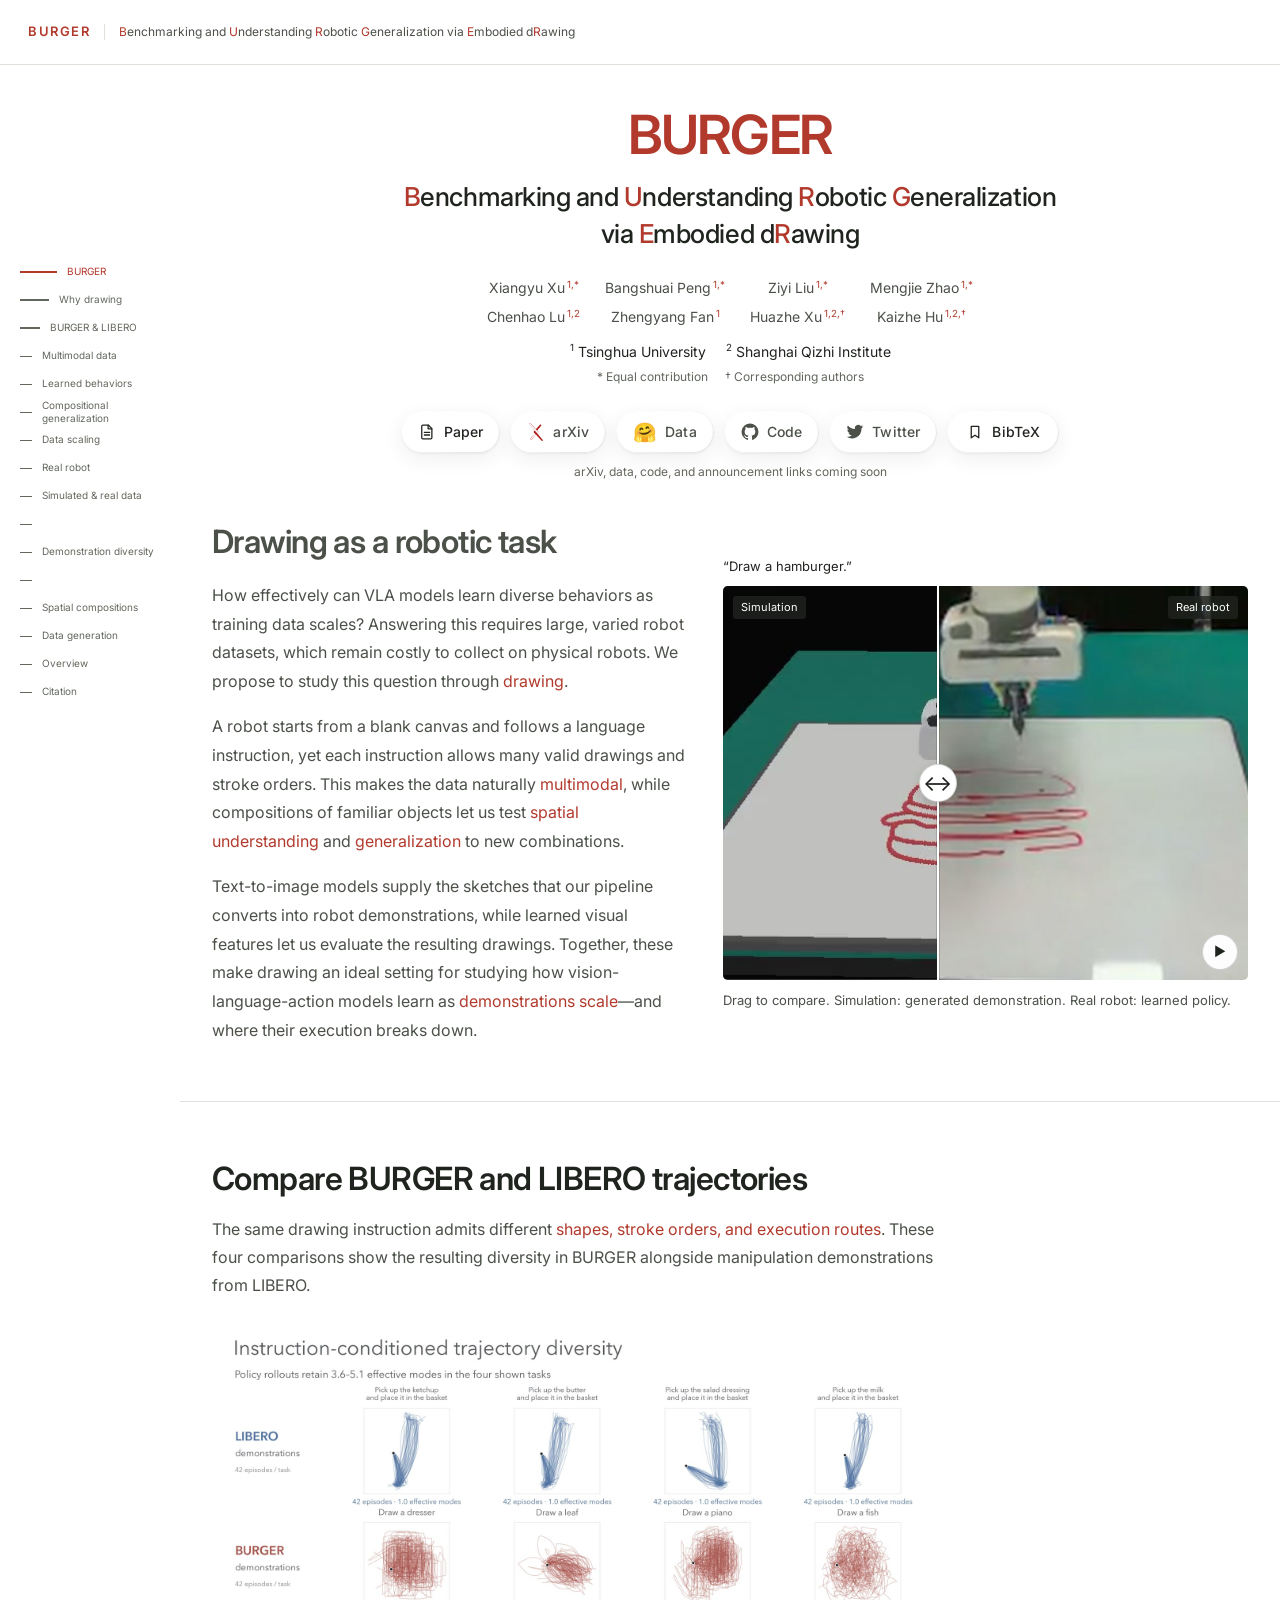
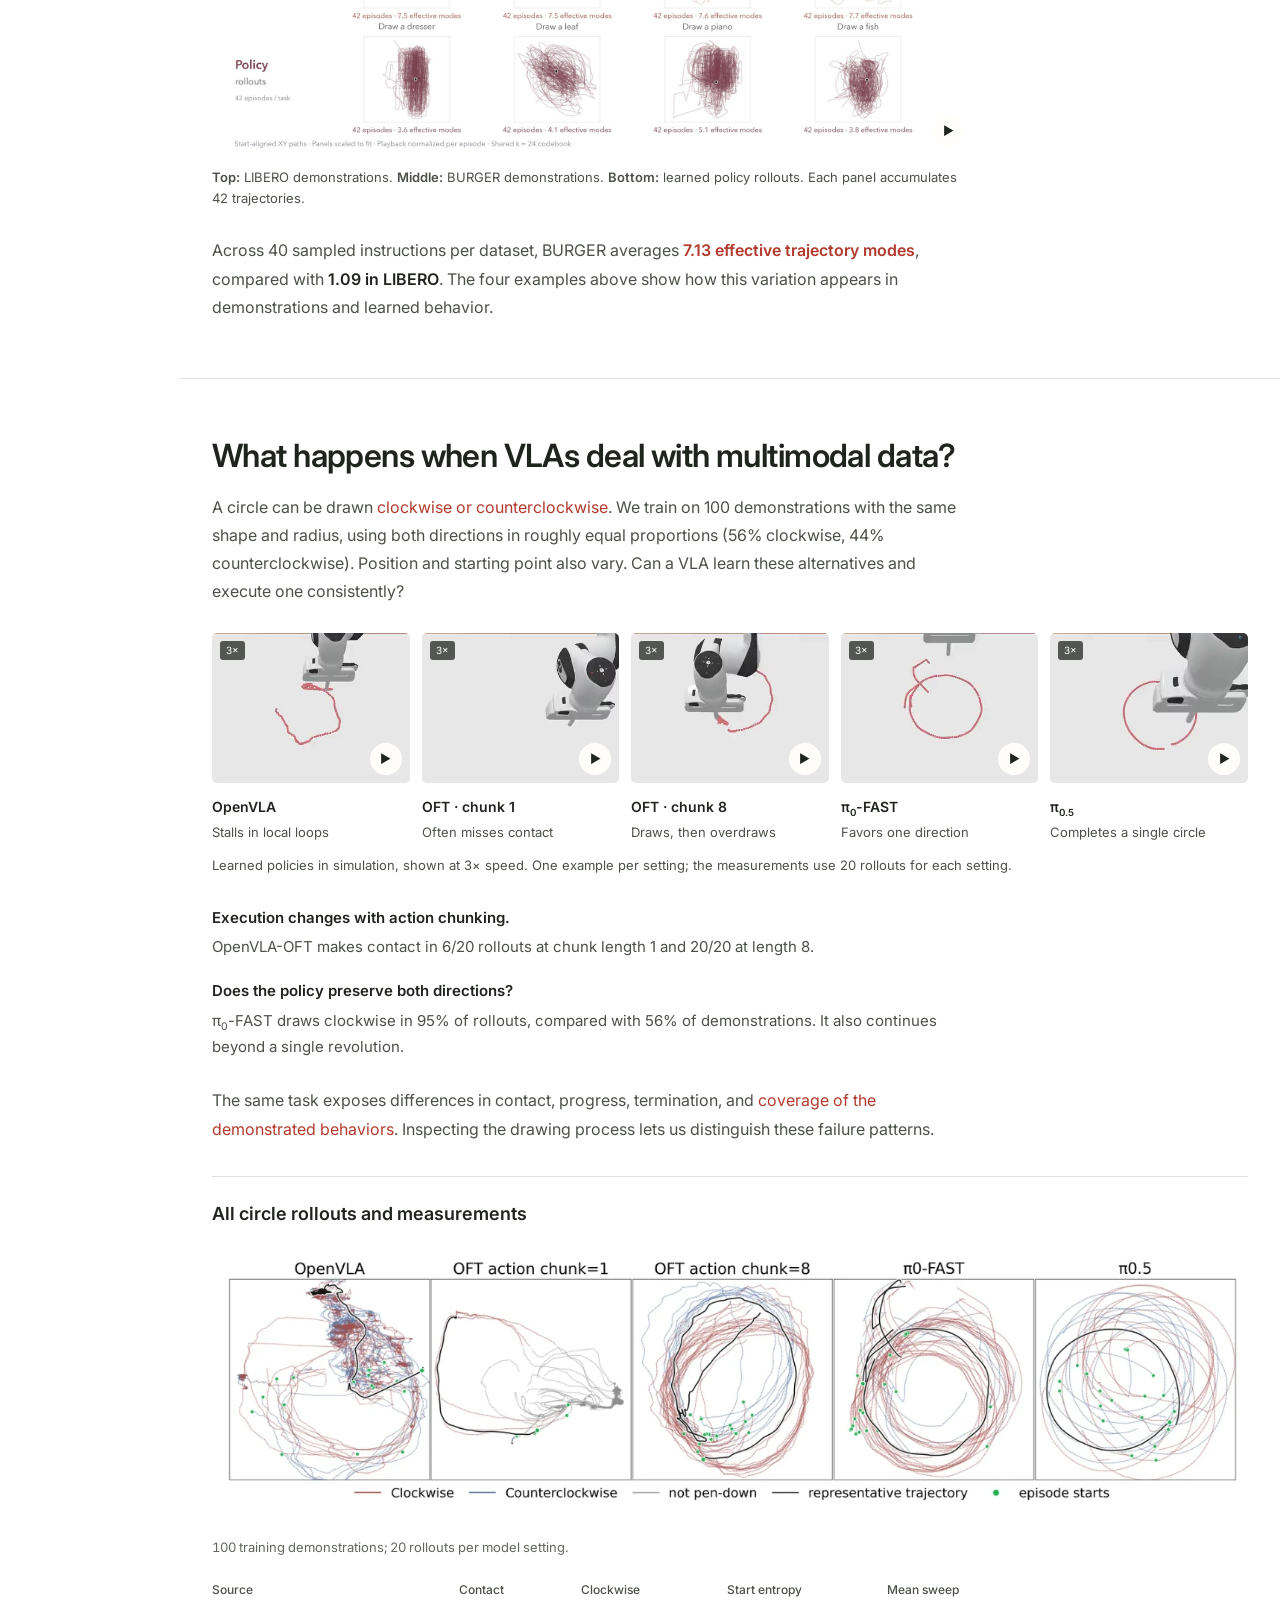
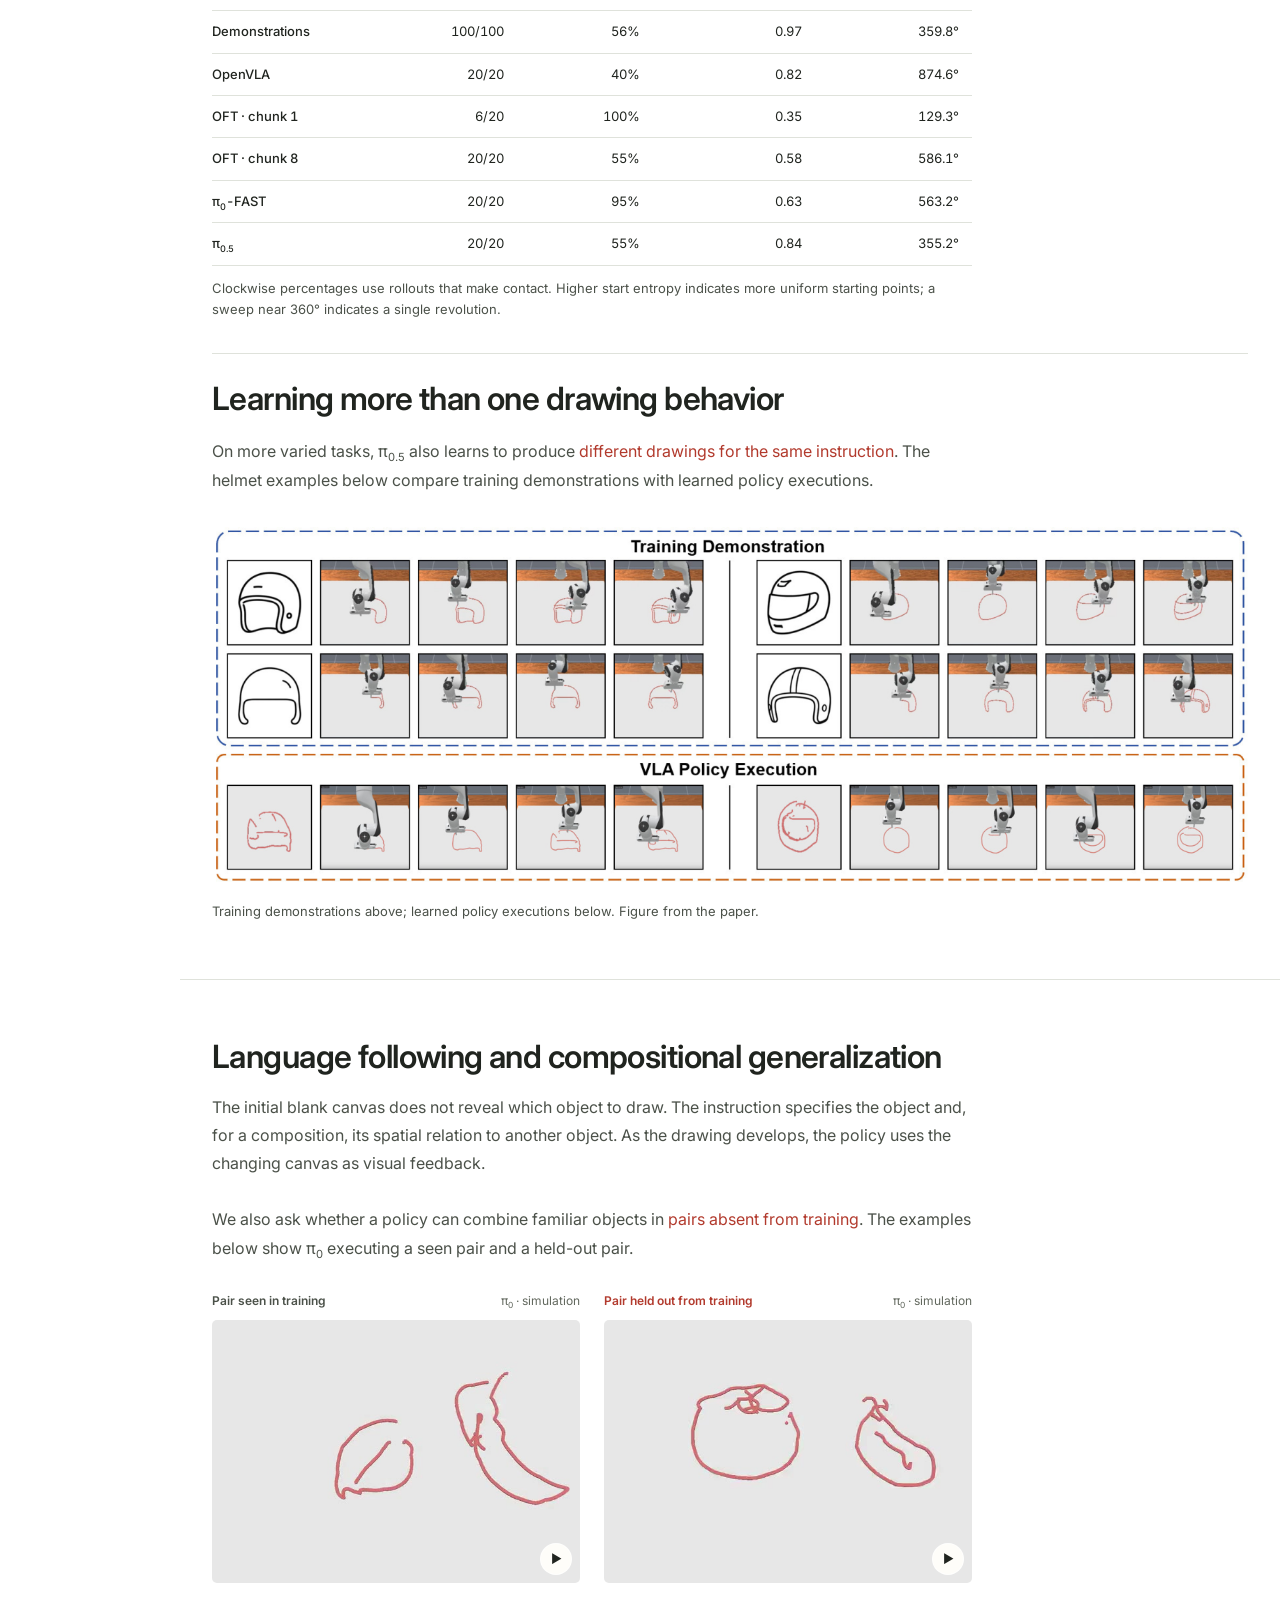
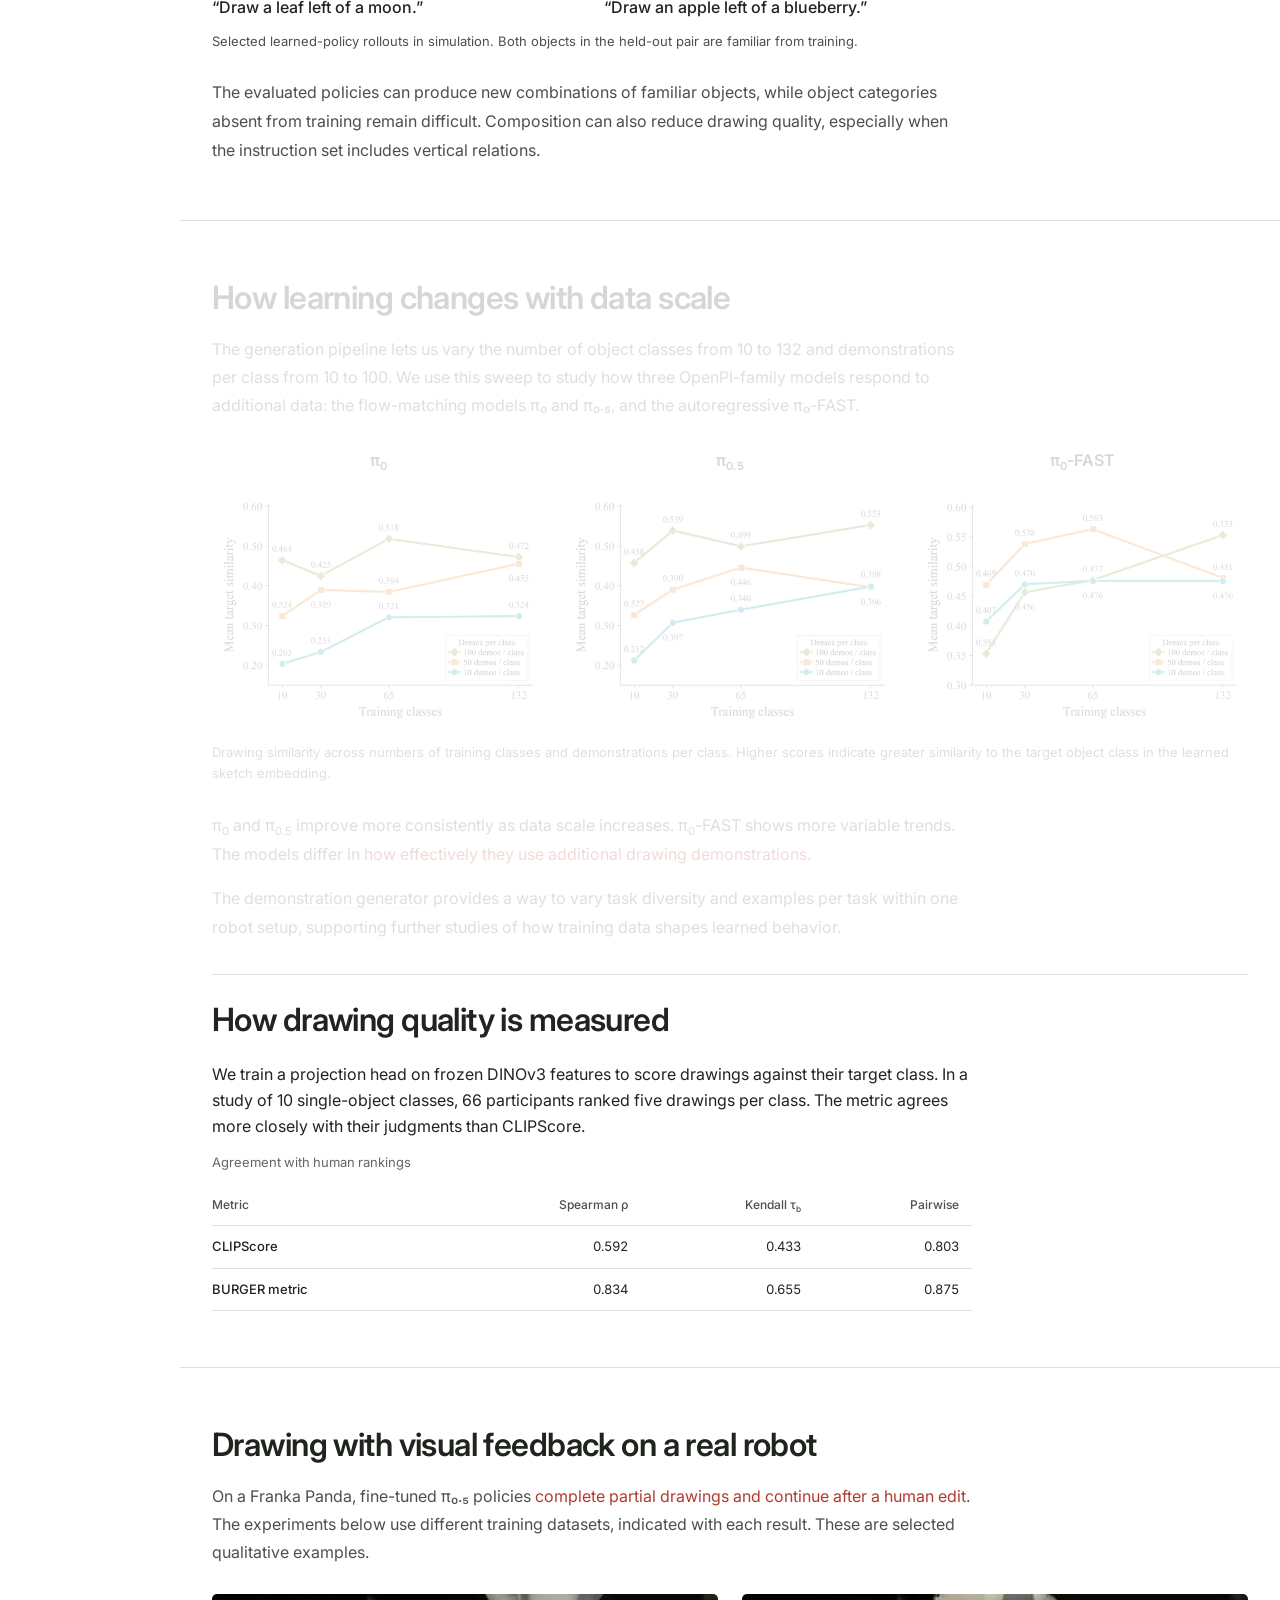
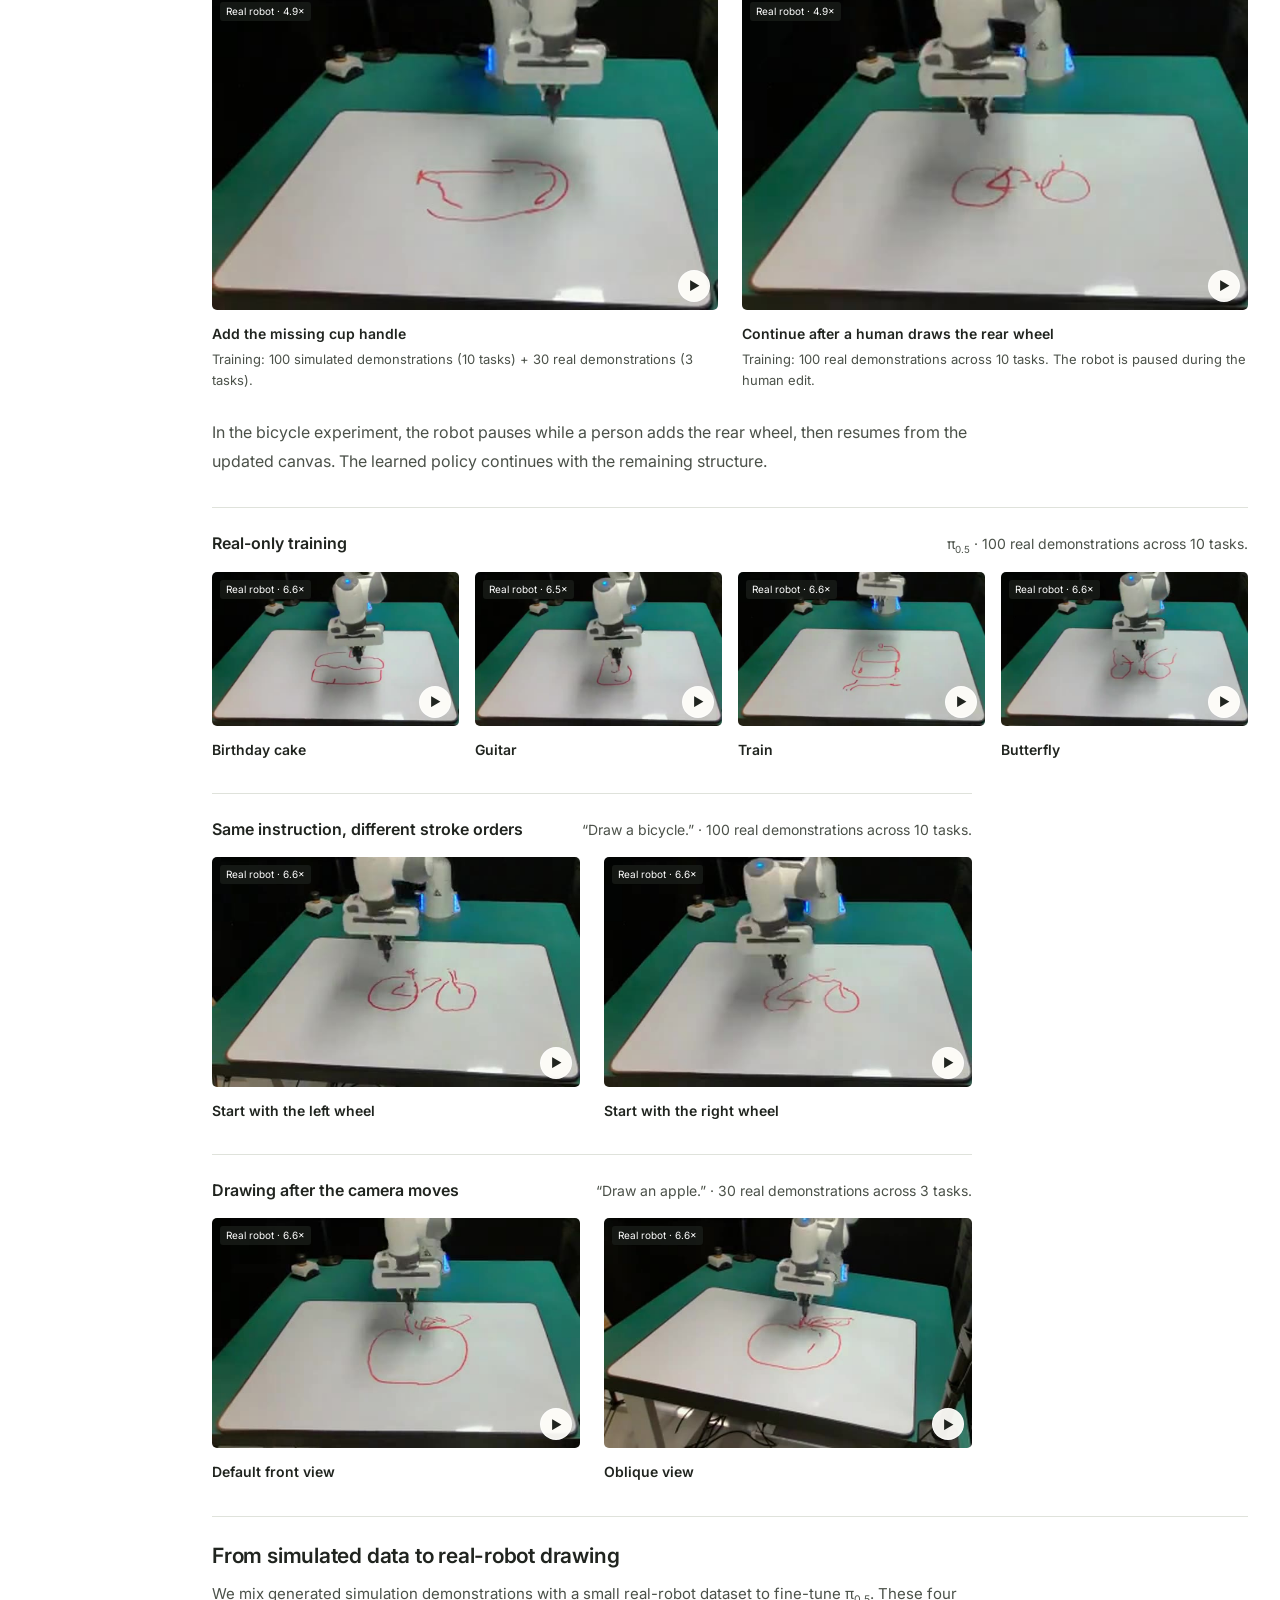
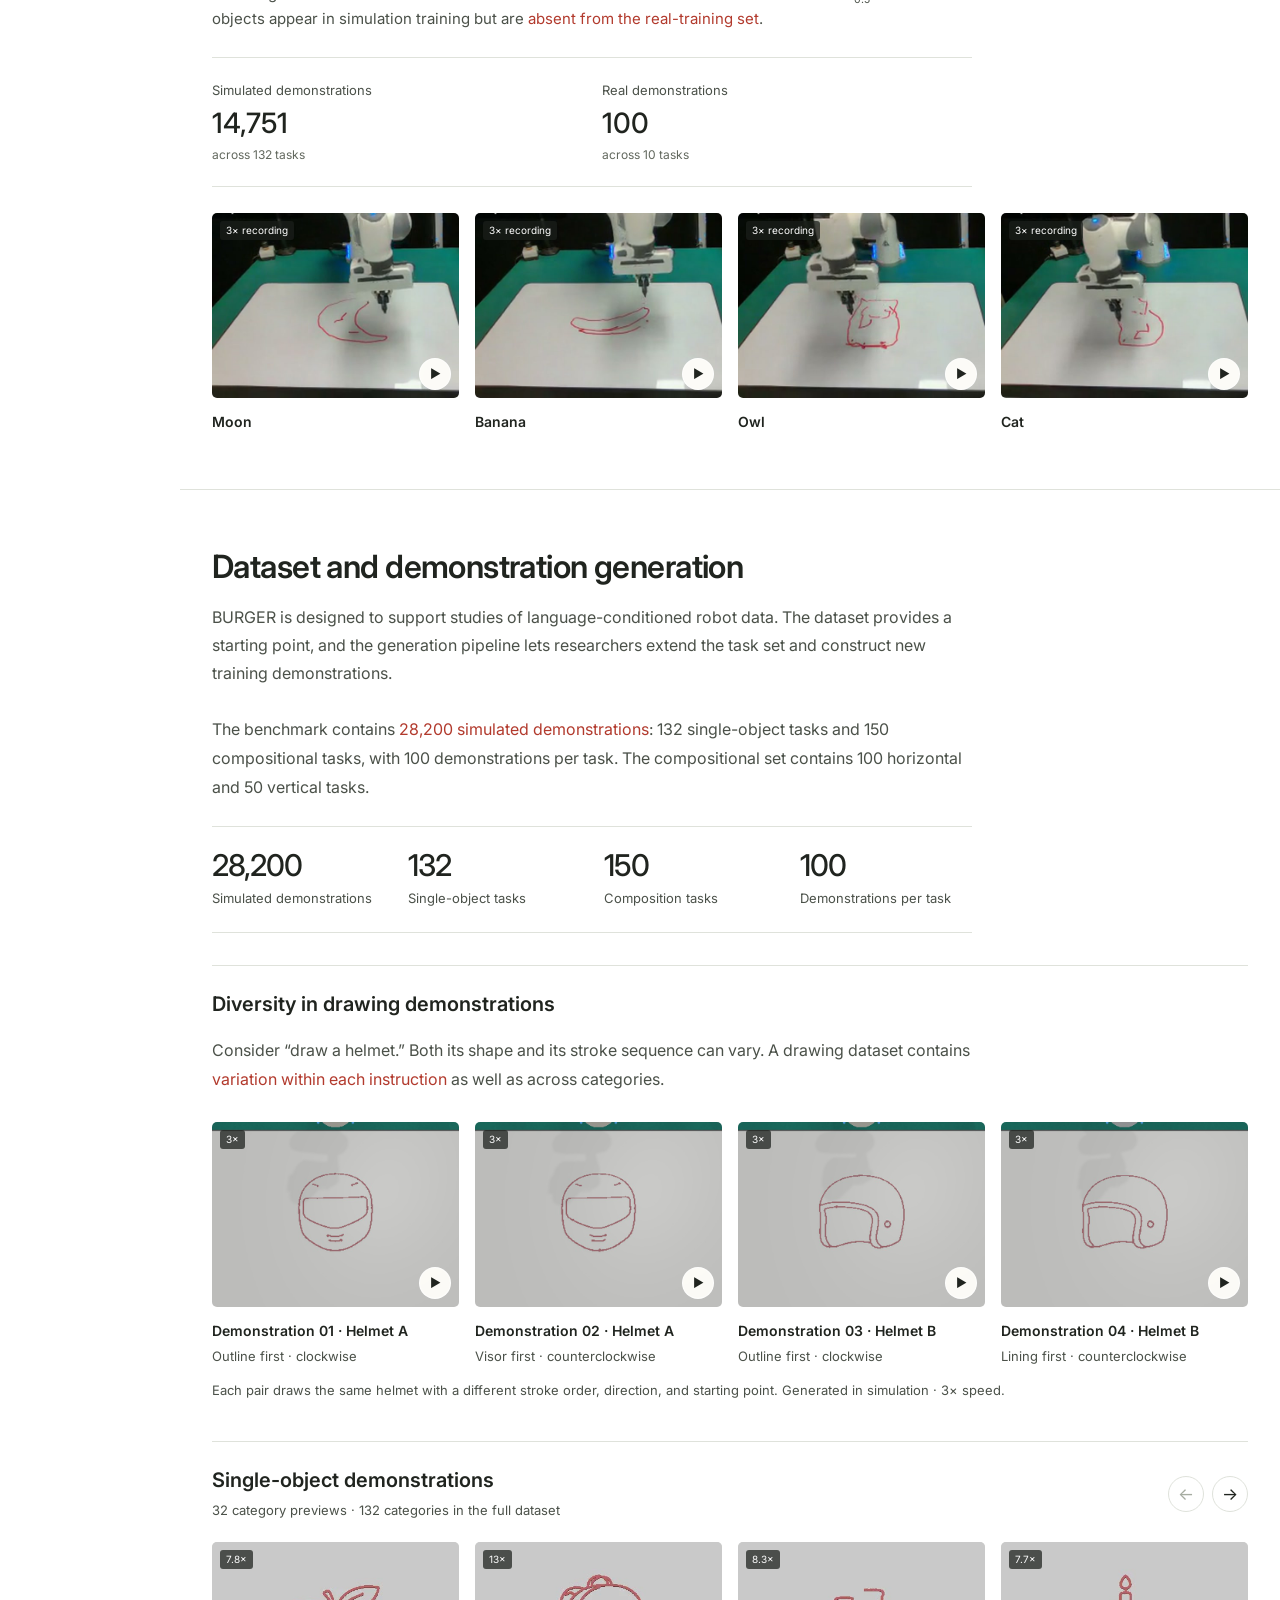
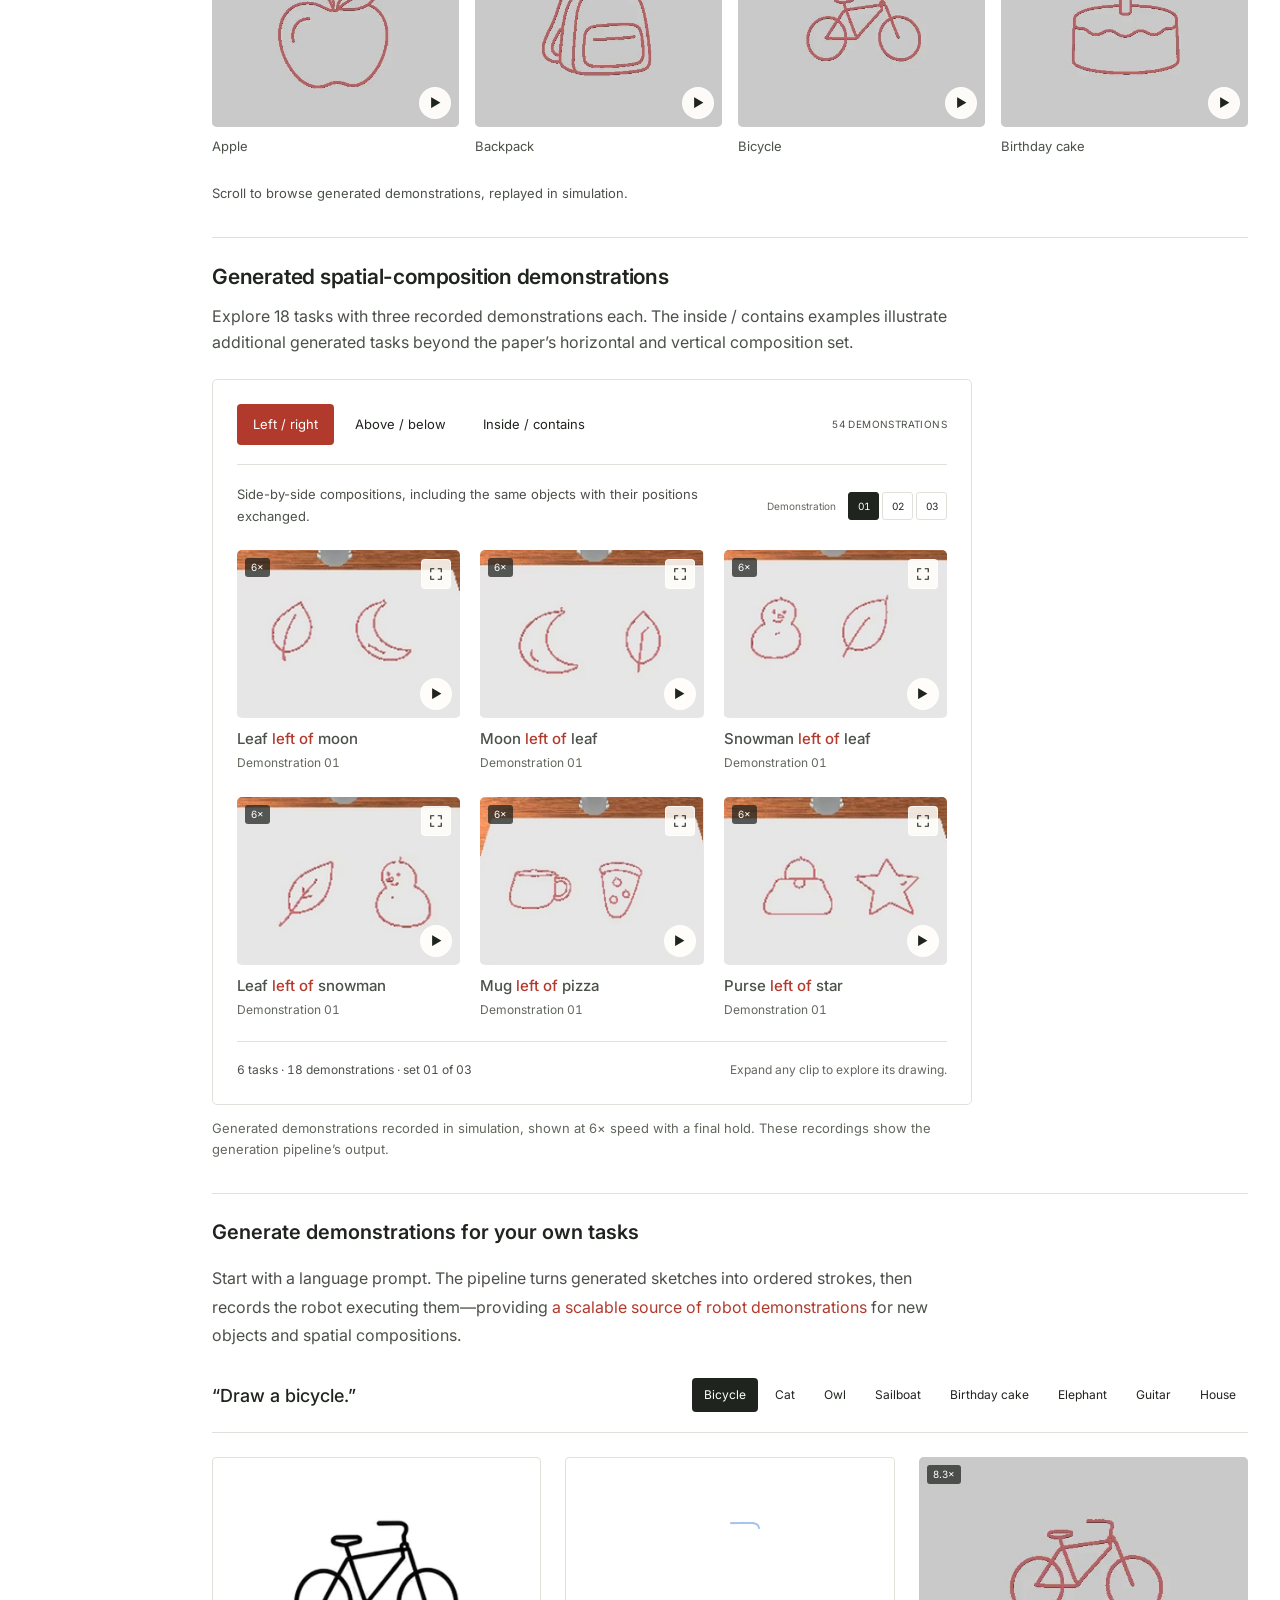
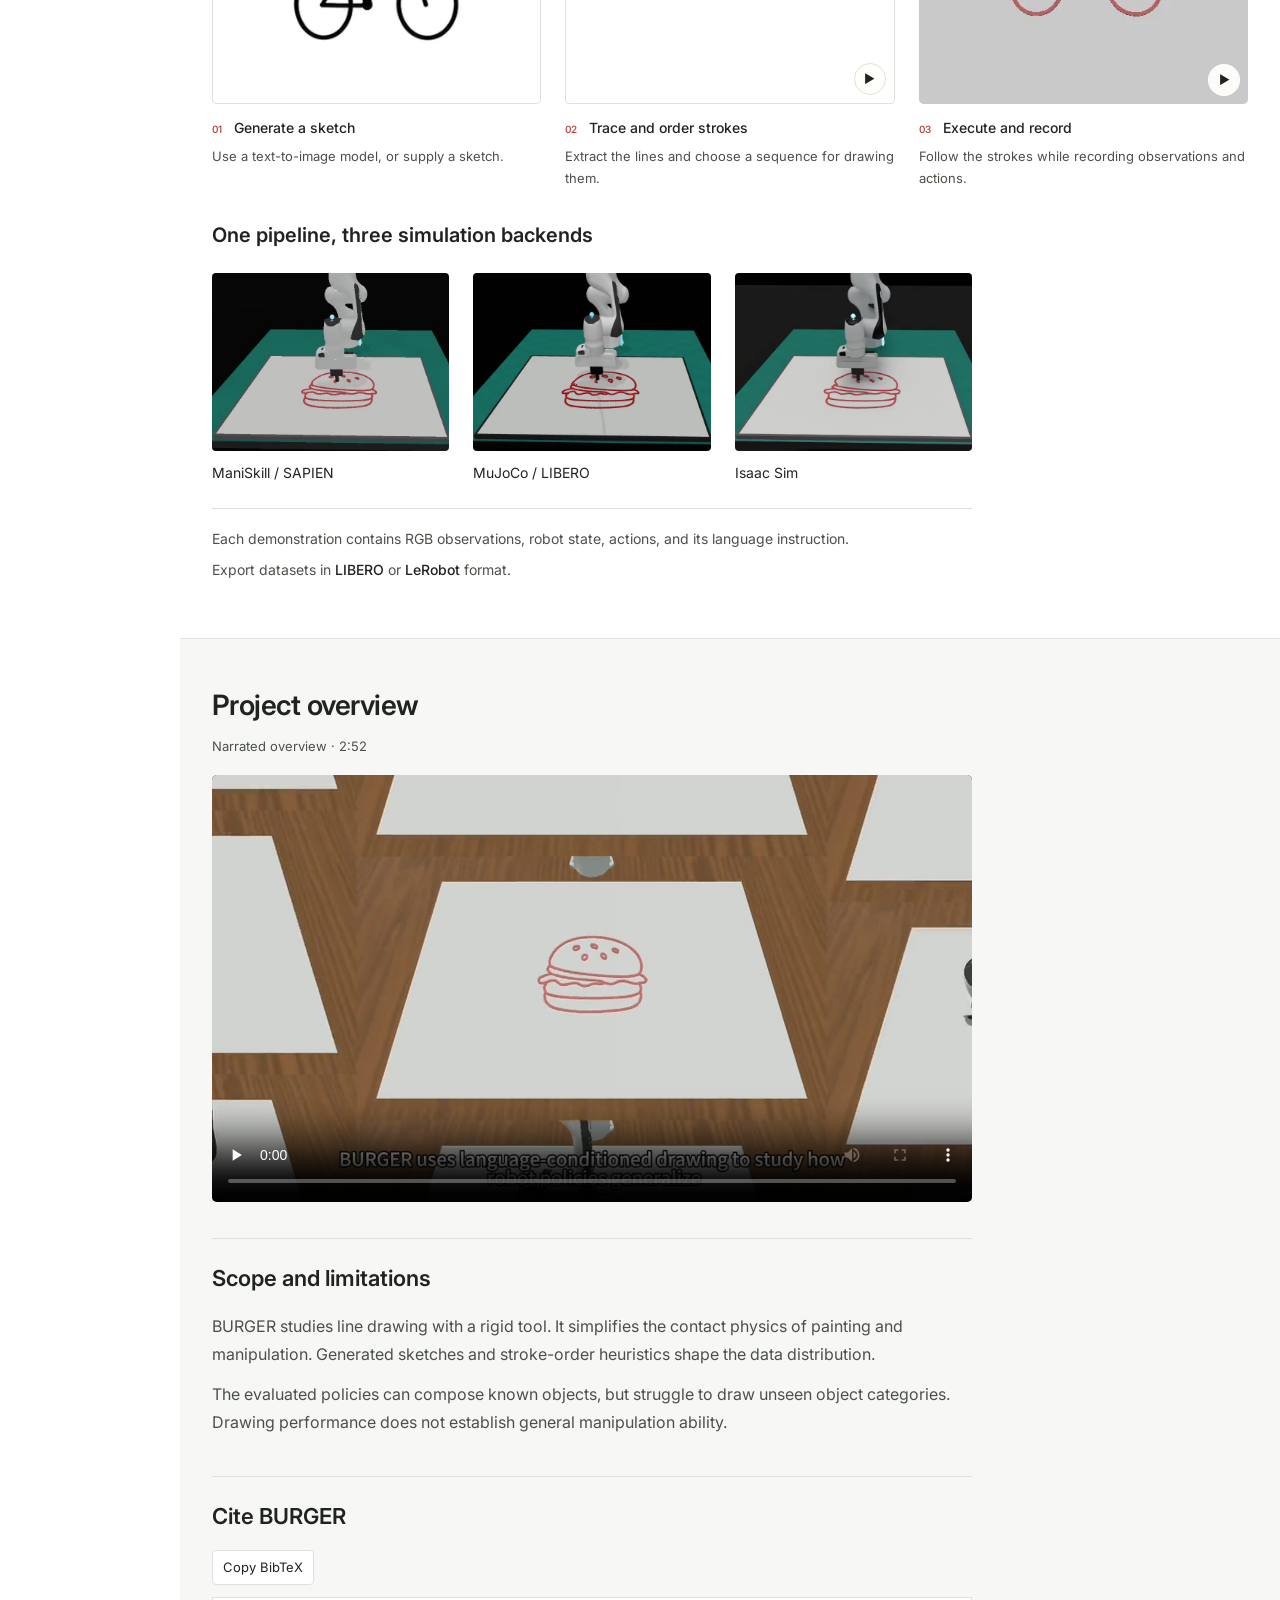
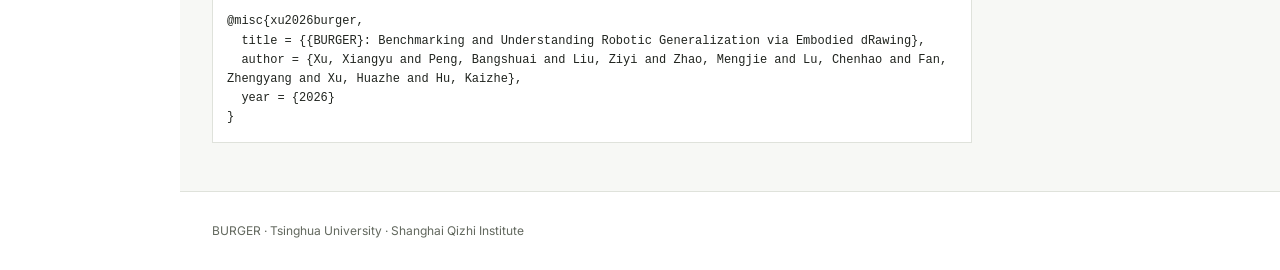
==== index.html @ d9b83d0b "Fix touch dragging on opening video comparison" ====
<!DOCTYPE html>
<html lang="en">
  <head>
    <meta charset="utf-8">
    <meta name="viewport" content="width=device-width, initial-scale=1">
    <title>BURGER — Robotic Drawing Benchmark</title>
    <meta name="description" content="BURGER studies how vision-language-action models learn from diverse robot demonstrations through drawing, with a 28,200-demonstration benchmark and a prompt-to-trajectory data pipeline.">
    <link rel="icon" href="assets/images/favicon.svg" type="image/svg+xml">
    <link rel="preconnect" href="https://fonts.googleapis.com">
    <link rel="preconnect" href="https://fonts.gstatic.com" crossorigin>
    <link href="https://fonts.googleapis.com/css2?family=Inter:wght@400;500;600&display=swap" rel="stylesheet">
    <link rel="stylesheet" href="css/site.css?v=20261029-touch">
    <script src="js/pipeline.js" defer></script>
    <script src="js/site.js?v=20261029-touch" defer></script>
    <script src="js/dataset-relations.js" defer></script>
  </head>
  <body class="site">
    <a class="skip-link" href="#main">Skip to content</a>
    <header class="site-nav"><div class="nav-inner">
  <a class="brand" href="#top"><span class="brand-name">BURGER</span><span class="brand-title"><span class="accent">B</span>enchmarking and <span class="accent">U</span>nderstanding <span class="accent">R</span>obotic <span class="accent">G</span>eneralization via <span class="accent">E</span>mbodied d<span class="accent">R</span>awing</span></a>
</div></header>
<nav class="section-nav" id="section-nav" aria-label="Jump to a section"><a href="#top" aria-label="BURGER"><span class="nav-tick" aria-hidden="true"></span><span class="nav-label">BURGER</span></a><a href="#why" aria-label="Why drawing"><span class="nav-tick" aria-hidden="true"></span><span class="nav-label">Why drawing</span></a><a href="#comparison" aria-label="BURGER &amp; LIBERO"><span class="nav-tick" aria-hidden="true"></span><span class="nav-label">BURGER &amp; LIBERO</span></a><a href="#circle" aria-label="Multimodal data"><span class="nav-tick" aria-hidden="true"></span><span class="nav-label">Multimodal data</span></a><a href="#diversity" aria-label="Learned behaviors"><span class="nav-tick" aria-hidden="true"></span><span class="nav-label">Learned behaviors</span></a><a href="#composition" aria-label="Compositional generalization"><span class="nav-tick" aria-hidden="true"></span><span class="nav-label">Compositional generalization</span></a><a href="#scaling" aria-label="Data scaling"><span class="nav-tick" aria-hidden="true"></span><span class="nav-label">Data scaling</span></a><a href="#real" aria-label="Real robot"><span class="nav-tick" aria-hidden="true"></span><span class="nav-label">Real robot</span></a><a href="#real-transfer" aria-label="Simulated &amp; real data"><span class="nav-tick" aria-hidden="true"></span><span class="nav-label">Simulated &amp; real data</span></a><a href="#dataset" aria-label="Dataset"><span class="nav-tick" aria-hidden="true"></span><span class="nav-label">Dataset</span></a><a href="#motivation" aria-label="Demonstration diversity"><span class="nav-tick" aria-hidden="true"></span><span class="nav-label">Demonstration diversity</span></a><a href="#single-categories" aria-label="Single-object gallery"><span class="nav-tick" aria-hidden="true"></span><span class="nav-label">Single-object gallery</span></a><a href="#dataset-relations" aria-label="Spatial compositions"><span class="nav-tick" aria-hidden="true"></span><span class="nav-label">Spatial compositions</span></a><a href="#generate" aria-label="Data generation"><span class="nav-tick" aria-hidden="true"></span><span class="nav-label">Data generation</span></a><a href="#overview" aria-label="Overview"><span class="nav-tick" aria-hidden="true"></span><span class="nav-label">Overview</span></a><a href="#cite" aria-label="Citation"><span class="nav-tick" aria-hidden="true"></span><span class="nav-label">Citation</span></a></nav>

    <main id="main">
      <section class="hero container" id="top" aria-labelledby="paper-title">
        <h1 id="paper-title"><span class="wordmark">BURGER</span>
          <span class="paper-title"><span class="accent">B</span>enchmarking and <span class="accent">U</span>nderstanding <span class="accent">R</span>obotic <span class="accent">G</span>eneralization<br class="desktop-break"> via <span class="accent">E</span>mbodied d<span class="accent">R</span>awing</span>
        </h1>
        <ul class="authors" aria-label="Authors">
          <li>Xiangyu Xu<sup aria-label="Affiliation 1; equal contribution">1,*</sup></li>
          <li>Bangshuai Peng<sup aria-label="Affiliation 1; equal contribution">1,*</sup></li>
          <li><a href="https://taichi-pink.github.io/Ziyi-Liu/">Ziyi Liu</a><sup aria-label="Affiliation 1; equal contribution">1,*</sup></li>
          <li><a href="https://qxjyqzw.github.io/">Mengjie Zhao</a><sup aria-label="Affiliation 1">1,*</sup></li>
          <li><a href="https://ctp314.github.io/">Chenhao Lu</a><sup aria-label="Affiliations 1 and 2">1,2</sup></li>
          <li>Zhengyang Fan<sup aria-label="Affiliation 1">1</sup></li>
          <li><a href="https://iiis.tsinghua.edu.cn/en/People/Faculty/XuHuazhe.htm">Huazhe Xu</a><sup aria-label="Affiliations 1 and 2; corresponding author">1,2,†</sup></li>
          <li><a href="https://hukz18.github.io/">Kaizhe Hu</a><sup aria-label="Affiliations 1 and 2; corresponding author">1,2,†</sup></li>
        </ul>
        <p class="affiliation">
          <span><sup>1</sup> Tsinghua University</span>
          <span><sup>2</sup> Shanghai Qizhi Institute</span>
        </p>
        <p class="author-notes">* Equal contribution <span>† Corresponding authors</span></p>
        <div class="resources resource-links" aria-label="Project resources"><a class="resource-link" href="assets/paper/BURGER.pdf" aria-label="Read the BURGER paper (PDF)"><svg viewBox="0 0 24 24" aria-hidden="true" class="ic doc"><path d="M6.5 2.75h7.25l4.75 4.75v12.25a1.5 1.5 0 0 1-1.5 1.5h-10.5a1.5 1.5 0 0 1-1.5-1.5V4.25a1.5 1.5 0 0 1 1.5-1.5Z"/><path d="M13.5 3v4.75h4.75M8.5 12.5h7M8.5 16h7"/></svg><span>Paper</span></a><button class="resource-link" type="button" disabled aria-label="arXiv link coming soon"><svg viewBox="0 0 24 24" aria-hidden="true" class="ic arxiv"><path d="M3.8423 0a1.0037 1.0037 0 0 0-.922.6078c-.1536.3687-.0438.6275.2938 1.1113l6.9185 8.3597-1.0223 1.1058a1.0393 1.0393 0 0 0 .003 1.4229l1.2292 1.3135-5.4391 6.4444c-.2803.299-.4538.823-.2971 1.1986a1.0253 1.0253 0 0 0 .9585.635.9133.9133 0 0 0 .6891-.3405l5.783-6.126 7.4902 8.0051a.8527.8527 0 0 0 .6835.2597.9575.9575 0 0 0 .8777-.6138c.1577-.377-.017-.7502-.306-1.1407l-7.0518-8.3418 1.0632-1.13a.9626.9626 0 0 0 .0089-1.3165L4.6336.4639s-.3733-.4535-.768-.463zm0 .272h.0166c.2179.0052.4874.2715.5644.3639l.005.006.0052.0055 10.169 10.9905a.6915.6915 0 0 1-.0072.945l-1.0666 1.133-1.4982-1.7724-8.5994-10.39c-.3286-.472-.352-.6183-.2592-.841a.7307.7307 0 0 1 .6704-.4401Zm14.341 1.5701a.877.877 0 0 0-.6554.2418l-5.6962 6.1584 1.6944 1.8319 5.3089-6.5138c.3251-.4335.479-.6603.3247-1.0292a1.1205 1.1205 0 0 0-.9763-.689zm-7.6557 12.2823 1.3186 1.4135-5.7864 6.1295a.6494.6494 0 0 1-.4959.26.7516.7516 0 0 1-.706-.4669c-.1119-.2682.0359-.6864.2442-.9083l.0051-.0055.0047-.0055z"/></svg><span>arXiv</span></button><button class="resource-link" type="button" disabled aria-label="Hugging Face data link coming soon"><span class="hugging-face" aria-hidden="true">🤗</span><span>Data</span></button><button class="resource-link" type="button" disabled aria-label="Code link coming soon"><svg viewBox="0 0 24 24" fill="currentColor" aria-hidden="true"><path d="M12 .8a11.2 11.2 0 0 0-3.54 21.83c.56.1.76-.24.76-.54v-2.1c-3.12.68-3.78-1.32-3.78-1.32-.51-1.3-1.24-1.65-1.24-1.65-1.02-.7.08-.69.08-.69 1.13.08 1.72 1.16 1.72 1.16 1 1.72 2.62 1.22 3.26.93.1-.73.39-1.22.71-1.5-2.49-.29-5.1-1.25-5.1-5.54 0-1.22.44-2.22 1.15-3-.12-.28-.5-1.42.11-2.96 0 0 .94-.3 3.08 1.15A10.72 10.72 0 0 1 12 6.2c.95 0 1.9.13 2.8.38 2.13-1.45 3.07-1.15 3.07-1.15.61 1.54.23 2.68.11 2.96.72.78 1.15 1.78 1.15 3 0 4.3-2.62 5.25-5.12 5.53.4.35.76 1.03.76 2.08v3.09c0 .3.2.65.77.54A11.2 11.2 0 0 0 12 .8z"/></svg><span>Code</span></button><button class="resource-link" type="button" disabled aria-label="Twitter link coming soon"><svg viewBox="0 0 24 24" fill="currentColor" aria-hidden="true"><path d="M23 4.7a9.5 9.5 0 0 1-2.6.7 4.5 4.5 0 0 0 2-2.5 9.1 9.1 0 0 1-2.9 1.1 4.5 4.5 0 0 0-7.7 4.1A12.8 12.8 0 0 1 2.5 3.4a4.5 4.5 0 0 0 1.4 6 4.5 4.5 0 0 1-2-.6v.1a4.5 4.5 0 0 0 3.6 4.4 4.5 4.5 0 0 1-2 .1 4.5 4.5 0 0 0 4.2 3.1A9 9 0 0 1 1 18.4a12.8 12.8 0 0 0 19.7-10.8v-.6A9.2 9.2 0 0 0 23 4.7z"/></svg><span>Twitter</span></button><button class="resource-link" type="button" data-copy="citation" aria-label="Copy BibTeX citation"><svg viewBox="0 0 24 24" aria-hidden="true" class="ic doc"><path d="M7 4.5h10v15.25l-5-3.5-5 3.5Z"/></svg><span data-copy-label>BibTeX</span></button><span class="copy-status resource-copy-status" role="status" aria-live="polite"></span></div><p class="resource-status">arXiv, data, code, and announcement links coming soon</p>
      </section>

      <section class="section container why-section" id="why" aria-labelledby="why-title">
  <div class="why-lead">
    <div class="intro-copy">
  <h2 id="why-title">Drawing as a robotic task</h2>
  <p>How effectively can VLA models learn diverse behaviors as training data scales? Answering this requires large, varied robot datasets, which remain costly to collect on physical robots. We propose to study this question through <span class="keyphrase">drawing</span>.</p>
  <p>A robot starts from a blank canvas and follows a language instruction, yet each instruction allows many valid drawings and stroke orders. This makes the data naturally <span class="keyphrase">multimodal</span>, while compositions of familiar objects let us test <span class="keyphrase">spatial understanding</span> and <span class="keyphrase">generalization</span> to new combinations.</p>
  <p>Text-to-image models supply the sketches that our pipeline converts into robot demonstrations, while learned visual features let us evaluate the resulting drawings. Together, these make drawing an ideal setting for studying how vision-language-action models learn as <span class="keyphrase">demonstrations scale</span>—and where their execution breaks down.</p>
</div>
    <figure class="demo opening-demo">
      <div class="demo-heading"><span class="instruction">“Draw a hamburger.”</span></div>
      <div class="video-compare video-frame" id="video-compare" style="--split:50%">
        <div class="compare-layer compare-real"><video muted loop playsinline preload="none" data-compare-src="assets/videos/real_burger_opening.mp4?v=20261028-2" poster="assets/posters/real_burger_opening.jpg?v=20261028-2" aria-label="Real robot drawing a hamburger"></video></div>
        <div class="compare-layer compare-sim"><video muted loop playsinline preload="none" data-compare-src="assets/videos/sim_sapien.mp4" poster="assets/posters/sim_sapien.jpg" aria-label="Simulated robot drawing a hamburger"></video></div>
        <span class="compare-label sim-label">Simulation</span><span class="compare-label real-label">Real robot</span>
        <div class="compare-divider" aria-hidden="true"></div>
        <input class="compare-range" type="range" min="0" max="100" value="50" aria-label="Reveal simulation or real robot">
        <button class="compare-play" type="button" aria-label="Play simulation and real-robot videos"><span aria-hidden="true">▶</span></button>
      </div>
      <figcaption class="compare-hint">Drag to compare. Simulation: generated demonstration. Real robot: learned policy.</figcaption>
    </figure>
  </div>
</section>
<section class="section container" id="comparison" aria-labelledby="comparison-title">
      <div class="section-heading"><h2 id="comparison-title">Compare BURGER and LIBERO trajectories</h2><p>The same drawing instruction admits different <span class="keyphrase">shapes, stroke orders, and execution routes</span>. These four comparisons show the resulting diversity in BURGER alongside manipulation demonstrations from LIBERO.</p></div>

  <figure class="trajectory-comparison" id="evidence">
  <div class="trajectory-video video-frame">
    <video muted loop playsinline preload="none" data-autoplay data-src="assets/videos/trajectory-diversity-1080p.mp4" poster="assets/posters/trajectory-diversity-1080p.jpg" width="1920" height="1080" aria-label="Animated four-column trajectory comparison, showing LIBERO demonstrations, BURGER demonstrations, and learned policy rollouts"></video>
    <button class="video-toggle" type="button" aria-label="Play trajectory comparison" data-name="trajectory comparison"><span aria-hidden="true">▶</span></button>
  </div>
  <figcaption><strong>Top:</strong> LIBERO demonstrations. <strong>Middle:</strong> BURGER demonstrations. <strong>Bottom:</strong> learned policy rollouts. Each panel accumulates 42 trajectories.</figcaption>
</figure>
  <p class="study-finding">Across 40 sampled instructions per dataset, BURGER averages <strong><span class="keyphrase">7.13 effective trajectory modes</span></strong>, compared with <strong>1.09 in LIBERO</strong>. The four examples above show how this variation appears in demonstrations and learned behavior.</p>

    </section>



      <section class="section container" id="circle" aria-labelledby="circle-title">
        <div class="section-heading">
          <h2 id="circle-title">What happens when VLAs deal with multimodal data?</h2>
          <p>A circle can be drawn <span class="keyphrase">clockwise or counterclockwise</span>. We train on 100 demonstrations with the same shape and radius, using both directions in roughly equal proportions (56% clockwise, 44% counterclockwise). Position and starting point also vary. Can a VLA learn these alternatives and execute one consistently?</p>
        </div>

        <div class="circle-grid">
          <figure class="demo">
            <div class="video-frame">
              <video muted loop playsinline preload="none" data-autoplay data-src="assets/videos/circ_openvla.mp4" poster="assets/posters/circ_openvla.jpg" aria-label="OpenVLA circle-drawing rollout"></video>
              <span class="video-tag">3×</span><button class="video-toggle" type="button" aria-label="Play OpenVLA rollout" data-name="OpenVLA rollout"><span aria-hidden="true">▶</span></button>
            </div>
            <figcaption><strong>OpenVLA</strong><span>Stalls in local loops</span></figcaption>
          </figure>
          <figure class="demo">
            <div class="video-frame">
              <video muted loop playsinline preload="none" data-autoplay data-src="assets/videos/circ_oft1.mp4" poster="assets/posters/circ_oft1.jpg" aria-label="OpenVLA-OFT circle rollout with chunk length 1"></video>
              <span class="video-tag">3×</span><button class="video-toggle" type="button" aria-label="Play OFT chunk 1 rollout" data-name="OFT chunk 1 rollout"><span aria-hidden="true">▶</span></button>
            </div>
            <figcaption><strong>OFT · chunk 1</strong><span>Often misses contact</span></figcaption>
          </figure>
          <figure class="demo">
            <div class="video-frame">
              <video muted loop playsinline preload="none" data-autoplay data-src="assets/videos/circ_oft8.mp4" poster="assets/posters/circ_oft8.jpg" aria-label="OpenVLA-OFT circle rollout with chunk length 8"></video>
              <span class="video-tag">3×</span><button class="video-toggle" type="button" aria-label="Play OFT chunk 8 rollout" data-name="OFT chunk 8 rollout"><span aria-hidden="true">▶</span></button>
            </div>
            <figcaption><strong>OFT · chunk 8</strong><span>Draws, then overdraws</span></figcaption>
          </figure>
          <figure class="demo">
            <div class="video-frame">
              <video muted loop playsinline preload="none" data-autoplay data-src="assets/videos/circ_fast.mp4" poster="assets/posters/circ_fast.jpg" aria-label="Pi zero FAST circle-drawing rollout"></video>
              <span class="video-tag">3×</span><button class="video-toggle" type="button" aria-label="Play pi zero FAST rollout" data-name="pi zero FAST rollout"><span aria-hidden="true">▶</span></button>
            </div>
            <figcaption><strong>π<sub>0</sub>-FAST</strong><span>Favors one direction</span></figcaption>
          </figure>
          <figure class="demo">
            <div class="video-frame">
              <video muted loop playsinline preload="none" data-autoplay data-src="assets/videos/circ_pi05.mp4" poster="assets/posters/circ_pi05.jpg" aria-label="Pi zero point five circle-drawing rollout"></video>
              <span class="video-tag">3×</span><button class="video-toggle" type="button" aria-label="Play pi zero point five rollout" data-name="pi zero point five rollout"><span aria-hidden="true">▶</span></button>
            </div>
            <figcaption><strong>π<sub>0.5</sub></strong><span>Completes a single circle</span></figcaption>
          </figure>
        </div>
        <p class="caption">Learned policies in simulation, shown at 3× speed. One example per setting; the measurements use 20 rollouts for each setting.</p>
        <div class="finding-pair">
          <p><strong>Execution changes with action chunking.</strong> OpenVLA-OFT makes contact in 6/20 rollouts at chunk length 1 and 20/20 at length 8.</p>
          <p><strong>Does the policy preserve both directions?</strong> π<sub>0</sub>-FAST draws clockwise in 95% of rollouts, compared with 56% of demonstrations. It also continues beyond a single revolution.</p>
        </div>
        <p class="study-finding">The same task exposes differences in contact, progress, termination, and <span class="keyphrase">coverage of the demonstrated behaviors</span>. Inspecting the drawing process lets us distinguish these failure patterns.</p>
        <div class="evidence-block"><h3 class="content-title">All circle rollouts and measurements</h3><div class="details-body">

            <img class="wide-figure" src="assets/figures/fig9_circle.webp" width="1390" height="373" loading="lazy" alt="Twenty circle rollouts per model setting, overlaid and colored by drawing direction.">
            <div class="table-scroll reading-width" role="region" aria-label="Circle results" tabindex="0">
              <table>
                <caption>100 training demonstrations; 20 rollouts per model setting.</caption>
                <thead><tr><th scope="col">Source</th><th scope="col">Contact</th><th scope="col">Clockwise</th><th scope="col">Start entropy</th><th scope="col">Mean sweep</th></tr></thead>
                <tbody>
                  <tr><th scope="row">Demonstrations</th><td>100/100</td><td>56%</td><td>0.97</td><td>359.8°</td></tr>
                  <tr><th scope="row">OpenVLA</th><td>20/20</td><td>40%</td><td>0.82</td><td>874.6°</td></tr>
                  <tr><th scope="row">OFT · chunk 1</th><td>6/20</td><td>100%</td><td>0.35</td><td>129.3°</td></tr>
                  <tr><th scope="row">OFT · chunk 8</th><td>20/20</td><td>55%</td><td>0.58</td><td>586.1°</td></tr>
                  <tr><th scope="row">π<sub>0</sub>-FAST</th><td>20/20</td><td>95%</td><td>0.63</td><td>563.2°</td></tr>
                  <tr><th scope="row">π<sub>0.5</sub></th><td>20/20</td><td>55%</td><td>0.84</td><td>355.2°</td></tr>
                </tbody>
              </table>
            </div>
            <p class="caption reading-width">Clockwise percentages use rollouts that make contact. Higher start entropy indicates more
              uniform starting points; a sweep near 360° indicates a single revolution.</p>

          </div></div>
        <article class="content-block" id="diversity" aria-labelledby="diversity-title">
          <h3 class="content-title" id="diversity-title">Learning more than one drawing behavior</h3>
          <p class="section-lead">On more varied tasks, π<sub>0.5</sub> also learns to produce <span class="keyphrase">different drawings for the same instruction</span>. The helmet examples below compare training demonstrations with learned policy executions.</p>
          <figure class="paper-figure">
            <img src="assets/figures/learned-multimodality.png" width="1484" height="525" loading="lazy" alt="Helmet training demonstrations in the top two rows and different learned pi zero point five drawing sequences in the bottom row.">
            <figcaption>Training demonstrations above; learned policy executions below. Figure from the paper.</figcaption>
          </figure>
        </article>

      </section>

      <section class="section container" id="composition" aria-labelledby="composition-title">
        <div class="section-heading">
          <h2 id="composition-title">Language following and compositional generalization</h2>
          <p>The initial blank canvas does not reveal which object to draw. The instruction specifies the object and, for a composition, its spatial relation to another object. As the drawing develops, the policy uses the changing canvas as visual feedback.</p>
        </div>

        <p class="section-lead">We also ask whether a policy can combine familiar objects in <span class="keyphrase">pairs absent from training</span>. The examples below show π<sub>0</sub> executing a seen pair and a held-out pair.</p>
        <div class="composition-grid reading-width">
          <figure class="demo composition-demo">
            <div class="demo-heading"><span class="status-label">Pair seen in training</span><span>π<sub>0</sub> · simulation</span></div>
            <div class="video-frame">
              <video muted loop playsinline preload="none" data-autoplay data-src="assets/videos/comp_leaf_moon.mp4" poster="assets/posters/comp_leaf_moon.jpg" aria-label="Pi zero draws a leaf to the left of a moon, a training pair"></video>
              <button class="video-toggle" type="button" aria-label="Play seen composition" data-name="seen composition"><span aria-hidden="true">▶</span></button>
            </div>
            <figcaption><q>Draw a leaf left of a moon.</q></figcaption>
          </figure>
          <figure class="demo composition-demo">
            <div class="demo-heading"><span class="status-label accent">Pair held out from training</span><span>π<sub>0</sub> · simulation</span></div>
            <div class="video-frame">
              <video muted loop playsinline preload="none" data-autoplay data-src="assets/videos/comp_apple_berry.mp4" poster="assets/posters/comp_apple_berry.jpg" aria-label="Pi zero draws an apple left of a blueberry, a pair absent from training"></video>
              <button class="video-toggle" type="button" aria-label="Play unseen composition" data-name="unseen composition"><span aria-hidden="true">▶</span></button>
            </div>
            <figcaption><q>Draw an apple left of a blueberry.</q></figcaption>
          </figure>
        </div>
        <p class="caption reading-width">Selected learned-policy rollouts in simulation. Both objects in the held-out pair are familiar from training.</p>
        <p class="study-finding">The evaluated policies can produce new combinations of familiar objects, while object categories absent from training remain difficult. Composition can also reduce drawing quality, especially when the instruction set includes vertical relations.</p>


      </section>

      <section class="section container" id="scaling" aria-labelledby="scaling-title">
        <div class="section-heading">
          <h2 id="scaling-title">How learning changes with data scale</h2>
          <p>The generation pipeline lets us vary the number of object classes from 10 to 132 and demonstrations per class from 10 to 100. We use this sweep to study how three OpenPI-family models respond to additional data: the flow-matching models π₀ and π₀.₅, and the autoregressive π₀-FAST.</p>
        </div>

        <div class="scaling-gallery">
          <figure>
            <figcaption>π<sub>0</sub></figcaption>
            <img src="assets/figures/fig6_pi0.webp" width="1200" height="870" loading="lazy" alt="Pi zero drawing score across numbers of training classes and demonstrations per class.">
          </figure>
          <figure>
            <figcaption>π<sub>0.5</sub></figcaption>
            <img src="assets/figures/fig6_pi05.webp" width="1200" height="870" loading="lazy" alt="Pi zero point five drawing score across numbers of training classes and demonstrations per class.">
          </figure>
          <figure>
            <figcaption>π<sub>0</sub>-FAST</figcaption>
            <img src="assets/figures/fig6_pi0fast.webp" width="1200" height="870" loading="lazy" alt="Pi zero FAST drawing score across numbers of training classes and demonstrations per class.">
          </figure>
        </div>
        <p class="caption">Drawing similarity across numbers of training classes and demonstrations per class. Higher scores indicate greater similarity to the target object class in the learned sketch embedding.</p>
        <p class="study-finding">π<sub>0</sub> and π<sub>0.5</sub> improve more consistently as data scale increases. π<sub>0</sub>-FAST shows more variable trends. The models differ in <span class="keyphrase">how effectively they use additional drawing demonstrations</span>.</p>
        <p class="section-lead">The <a href="#generate">demonstration generator</a> provides a way to vary task diversity and examples per task within one robot setup, supporting further studies of how training data shapes learned behavior.</p>
        <div class="evidence-block"><h3 class="content-title section-title">How drawing quality is measured</h3><div class="details-body reading-width">

            <p>We train a projection head on frozen DINOv3 features to score drawings against their target class.
              In a study of 10 single-object classes, 66 participants ranked five drawings per class.
              The metric agrees more closely with their judgments than CLIPScore.</p>
            <div class="table-scroll" role="region" aria-label="Human agreement results" tabindex="0">
              <table>
                <caption>Agreement with human rankings</caption>
                <thead><tr><th scope="col">Metric</th><th scope="col">Spearman ρ</th><th scope="col">Kendall τ<sub>b</sub></th><th scope="col">Pairwise</th></tr></thead>
                <tbody>
                  <tr><th scope="row">CLIPScore</th><td>0.592</td><td>0.433</td><td>0.803</td></tr>
                  <tr><th scope="row">BURGER metric</th><td>0.834</td><td>0.655</td><td>0.875</td></tr>
                </tbody>
              </table>
            </div>

          </div></div>

      </section>

      <section class="section container" id="real" aria-labelledby="real-title">
        <div class="section-heading">
          <h2 id="real-title">Drawing with visual feedback on a real robot</h2>
          <p>On a Franka Panda, fine-tuned π₀.₅ policies <span class="keyphrase">complete partial drawings and continue after a human edit</span>. The experiments below use different training datasets, indicated with each result. These are selected qualitative examples.</p>
        </div>

        <article class="real-group hardware-feature">

          <div class="real-pair">
            <figure class="demo">
              <div class="video-frame">
                <video muted loop playsinline preload="none" data-autoplay data-src="assets/videos/real_cup_complete.mp4" poster="assets/posters/real_cup_complete.jpg" aria-label="Add the missing cup handle, learned pi zero point five policy on a Franka Panda"></video>
                <span class="video-tag">Real robot · 4.9×</span><button class="video-toggle" type="button" aria-label="Play Add the missing cup handle" data-name="Add the missing cup handle"><span aria-hidden="true">▶</span></button>
              </div>
              <figcaption><strong>Add the missing cup handle</strong><span>Training: 100 simulated demonstrations (10 tasks) + 30 real demonstrations (3 tasks).</span></figcaption>

            </figure>
            <figure class="demo">
              <div class="video-frame">
                <video muted loop playsinline preload="none" data-autoplay data-src="assets/videos/real_bike_human.mp4" poster="assets/posters/real_bike_human.jpg" aria-label="Continue after a human draws the rear wheel, learned pi zero point five policy on a Franka Panda"></video>
                <span class="video-tag">Real robot · 4.9×</span><button class="video-toggle" type="button" aria-label="Play Continue after a human draws the rear wheel" data-name="Continue after a human draws the rear wheel"><span aria-hidden="true">▶</span></button>
              </div>
              <figcaption><strong>Continue after a human draws the rear wheel</strong><span>Training: 100 real demonstrations across 10 tasks. The robot is paused during the human edit.</span></figcaption>

            </figure>
          </div>
        </article>
        <p class="study-finding">In the bicycle experiment, the robot pauses while a person adds the rear wheel, then resumes from the updated canvas. The learned policy continues with the remaining structure.</p>
        <div class="evidence-block"><div class="details-body">
            <article class="real-group">
              <div class="real-group-heading"><h3>Real-only training</h3><p>π<sub>0.5</sub> · 100 real demonstrations across 10 tasks.</p></div>
              <div class="real-gallery">
                <figure class="demo">
                  <div class="video-frame">
                    <video muted loop playsinline preload="none" data-autoplay data-src="assets/videos/real_cake.mp4" poster="assets/posters/real_cake.jpg" aria-label="Birthday cake, learned pi zero point five policy on a Franka Panda"></video>
                    <span class="video-tag">Real robot · 6.6×</span><button class="video-toggle" type="button" aria-label="Play Birthday cake" data-name="Birthday cake"><span aria-hidden="true">▶</span></button>
                  </div>
                  <figcaption><strong>Birthday cake</strong></figcaption>

                </figure>
                <figure class="demo">
                  <div class="video-frame">
                    <video muted loop playsinline preload="none" data-autoplay data-src="assets/videos/real_guitar.mp4" poster="assets/posters/real_guitar.jpg" aria-label="Guitar, learned pi zero point five policy on a Franka Panda"></video>
                    <span class="video-tag">Real robot · 6.5×</span><button class="video-toggle" type="button" aria-label="Play Guitar" data-name="Guitar"><span aria-hidden="true">▶</span></button>
                  </div>
                  <figcaption><strong>Guitar</strong></figcaption>

                </figure>
                <figure class="demo">
                  <div class="video-frame">
                    <video muted loop playsinline preload="none" data-autoplay data-src="assets/videos/real_train.mp4" poster="assets/posters/real_train.jpg" aria-label="Train, learned pi zero point five policy on a Franka Panda"></video>
                    <span class="video-tag">Real robot · 6.6×</span><button class="video-toggle" type="button" aria-label="Play Train" data-name="Train"><span aria-hidden="true">▶</span></button>
                  </div>
                  <figcaption><strong>Train</strong></figcaption>

                </figure>
                <figure class="demo">
                  <div class="video-frame">
                    <video muted loop playsinline preload="none" data-autoplay data-src="assets/videos/real_butterfly.mp4" poster="assets/posters/real_butterfly.jpg" aria-label="Butterfly, learned pi zero point five policy on a Franka Panda"></video>
                    <span class="video-tag">Real robot · 6.6×</span><button class="video-toggle" type="button" aria-label="Play Butterfly" data-name="Butterfly"><span aria-hidden="true">▶</span></button>
                  </div>
                  <figcaption><strong>Butterfly</strong></figcaption>

                </figure>
              </div>
            </article>
            <article class="real-group reading-width">
              <div class="real-group-heading"><h3>Same instruction, different stroke orders</h3><p>“Draw a bicycle.” · 100 real demonstrations across 10 tasks.</p></div>
              <div class="real-pair">
                <figure class="demo">
                  <div class="video-frame">
                    <video muted loop playsinline preload="none" data-autoplay data-src="assets/videos/real_bike_mode_a.mp4" poster="assets/posters/real_bike_mode_a.jpg" aria-label="Start with the left wheel, learned pi zero point five policy on a Franka Panda"></video>
                    <span class="video-tag">Real robot · 6.6×</span><button class="video-toggle" type="button" aria-label="Play Start with the left wheel" data-name="Start with the left wheel"><span aria-hidden="true">▶</span></button>
                  </div>
                  <figcaption><strong>Start with the left wheel</strong></figcaption>

                </figure>
                <figure class="demo">
                  <div class="video-frame">
                    <video muted loop playsinline preload="none" data-autoplay data-src="assets/videos/real_bike_mode_b.mp4" poster="assets/posters/real_bike_mode_b.jpg" aria-label="Start with the right wheel, learned pi zero point five policy on a Franka Panda"></video>
                    <span class="video-tag">Real robot · 6.6×</span><button class="video-toggle" type="button" aria-label="Play Start with the right wheel" data-name="Start with the right wheel"><span aria-hidden="true">▶</span></button>
                  </div>
                  <figcaption><strong>Start with the right wheel</strong></figcaption>

                </figure>
              </div>
            </article>
            <article class="real-group reading-width">
              <div class="real-group-heading"><h3>Drawing after the camera moves</h3><p>“Draw an apple.” · 30 real demonstrations across 3 tasks.</p></div>
              <div class="real-pair">
                <figure class="demo">
                  <div class="video-frame">
                    <video muted loop playsinline preload="none" data-autoplay data-src="assets/videos/real_cam_front.mp4" poster="assets/posters/real_cam_front.jpg" aria-label="Default front view, learned pi zero point five policy on a Franka Panda"></video>
                    <span class="video-tag">Real robot · 6.6×</span><button class="video-toggle" type="button" aria-label="Play Default front view" data-name="Default front view"><span aria-hidden="true">▶</span></button>
                  </div>
                  <figcaption><strong>Default front view</strong></figcaption>

                </figure>
                <figure class="demo">
                  <div class="video-frame">
                    <video muted loop playsinline preload="none" data-autoplay data-src="assets/videos/real_cam_moved.mp4" poster="assets/posters/real_cam_moved.jpg" aria-label="Oblique view, learned pi zero point five policy on a Franka Panda"></video>
                    <span class="video-tag">Real robot · 6.6×</span><button class="video-toggle" type="button" aria-label="Play Oblique view" data-name="Oblique view"><span aria-hidden="true">▶</span></button>
                  </div>
                  <figcaption><strong>Oblique view</strong></figcaption>

                </figure>
              </div>
            </article>

          </div></div>
        <div class="evidence-block"><div class="details-body">
            <article class="real-transfer" id="real-transfer" aria-labelledby="transfer-title">
  <div class="transfer-intro"><div><h3 id="transfer-title">From simulated data to real-robot drawing</h3></div>
    <p>We mix generated simulation demonstrations with a small real-robot dataset to fine-tune π<sub>0.5</sub>. These four objects appear in simulation training but are <span class="keyphrase">absent from the real-training set</span>.</p>
  </div>
  <dl class="transfer-facts">
    <div><dt>Simulated demonstrations</dt><dd>14,751<span>across 132 tasks</span></dd></div>
    <div><dt>Real demonstrations</dt><dd>100<span>across 10 tasks</span></dd></div>
  </dl>
  <div class="real-gallery transfer-gallery"><div class="transfer-card">
                  <figure class="demo">
                    <div class="video-frame">
                      <video muted loop playsinline preload="none" data-autoplay data-src="assets/videos/real_transfer_moon.mp4?v=20261028-2" poster="assets/posters/real_transfer_moon.jpg?v=20261028-2" width="576" height="432" aria-label="Moon, real-robot rollout from the mixed-data checkpoint"></video>
                      <span class="video-tag">3× recording</span><button class="video-toggle" type="button" aria-label="Play mixed-data Moon" data-name="mixed-data Moon"><span aria-hidden="true">▶</span></button>
                    </div>
                    <figcaption><strong>Moon</strong></figcaption>
                  </figure>

                </div><div class="transfer-card">
                  <figure class="demo">
                    <div class="video-frame">
                      <video muted loop playsinline preload="none" data-autoplay data-src="assets/videos/real_transfer_banana.mp4?v=20261028-2" poster="assets/posters/real_transfer_banana.jpg?v=20261028-2" width="576" height="432" aria-label="Banana, real-robot rollout from the mixed-data checkpoint"></video>
                      <span class="video-tag">3× recording</span><button class="video-toggle" type="button" aria-label="Play mixed-data Banana" data-name="mixed-data Banana"><span aria-hidden="true">▶</span></button>
                    </div>
                    <figcaption><strong>Banana</strong></figcaption>
                  </figure>

                </div><div class="transfer-card">
                      <figure class="demo">
                        <div class="video-frame">
                          <video muted loop playsinline preload="none" data-autoplay data-src="assets/videos/real_transfer_owl.mp4?v=20261028-2" poster="assets/posters/real_transfer_owl.jpg?v=20261028-2" width="576" height="432" aria-label="Owl, real-robot rollout from the mixed-data checkpoint"></video>
                          <span class="video-tag">3× recording</span><button class="video-toggle" type="button" aria-label="Play mixed-data Owl" data-name="mixed-data Owl"><span aria-hidden="true">▶</span></button>
                        </div>
                        <figcaption><strong>Owl</strong></figcaption>
                      </figure>

                    </div><div class="transfer-card">
                      <figure class="demo">
                        <div class="video-frame">
                          <video muted loop playsinline preload="none" data-autoplay data-src="assets/videos/real_transfer_cat.mp4?v=20261028-2" poster="assets/posters/real_transfer_cat.jpg?v=20261028-2" width="576" height="432" aria-label="Cat, real-robot rollout from the mixed-data checkpoint"></video>
                          <span class="video-tag">3× recording</span><button class="video-toggle" type="button" aria-label="Play mixed-data Cat" data-name="mixed-data Cat"><span aria-hidden="true">▶</span></button>
                        </div>
                        <figcaption><strong>Cat</strong></figcaption>
                      </figure>

                    </div></div>
</article>
          </div></div>

      </section>

      <section class="section container" id="dataset" aria-labelledby="dataset-title">
        <div class="section-heading">
          <h2 id="dataset-title">Dataset and demonstration generation</h2>
          <p>BURGER is designed to support studies of language-conditioned robot data. The dataset provides a starting point, and the generation pipeline lets researchers extend the task set and construct new training demonstrations.</p>
        </div>

        <div class="resource-intro">
          <p>The benchmark contains <span class="keyphrase">28,200 simulated demonstrations</span>: 132 single-object tasks and 150 compositional tasks, with 100 demonstrations per task. The compositional set contains 100 horizontal and 50 vertical tasks.</p>
        </div>
        <dl class="dataset-facts reading-width">
          <div><dt>Simulated demonstrations</dt><dd>28,200</dd></div>
          <div><dt>Single-object tasks</dt><dd>132</dd></div>
          <div><dt>Composition tasks</dt><dd>150</dd></div>
          <div><dt>Demonstrations per task</dt><dd>100</dd></div>
        </dl>
        <article class="content-block" id="motivation" aria-labelledby="motivation-title">
  <h3 class="content-title" id="motivation-title">Diversity in drawing demonstrations</h3>
  <p class="section-lead">Consider “draw a helmet.” Both its shape and its stroke sequence can vary. A drawing dataset contains <span class="keyphrase">variation within each instruction</span> as well as across categories.</p>
  <div class="training-examples">
          <figure class="demo">
            <div class="video-frame">
              <video muted loop playsinline preload="none" data-autoplay data-src="assets/videos/helmet_order_01.mp4" poster="assets/posters/helmet_order_01.jpg" aria-label="Helmet demonstration 1"></video>
              <span class="video-tag">3×</span><button class="video-toggle" type="button" aria-label="Play Helmet demonstration 1" data-name="Helmet demonstration 1"><span aria-hidden="true">▶</span></button>
            </div>
            <figcaption><strong>Demonstration 01 · Helmet A</strong><span>Outline first · clockwise</span></figcaption>
          </figure>
          <figure class="demo">
            <div class="video-frame">
              <video muted loop playsinline preload="none" data-autoplay data-src="assets/videos/helmet_order_02.mp4" poster="assets/posters/helmet_order_02.jpg" aria-label="Helmet demonstration 2"></video>
              <span class="video-tag">3×</span><button class="video-toggle" type="button" aria-label="Play Helmet demonstration 2" data-name="Helmet demonstration 2"><span aria-hidden="true">▶</span></button>
            </div>
            <figcaption><strong>Demonstration 02 · Helmet A</strong><span>Visor first · counterclockwise</span></figcaption>
          </figure>
          <figure class="demo">
            <div class="video-frame">
              <video muted loop playsinline preload="none" data-autoplay data-src="assets/videos/helmet_order_03.mp4" poster="assets/posters/helmet_order_03.jpg" aria-label="Helmet demonstration 3"></video>
              <span class="video-tag">3×</span><button class="video-toggle" type="button" aria-label="Play Helmet demonstration 3" data-name="Helmet demonstration 3"><span aria-hidden="true">▶</span></button>
            </div>
            <figcaption><strong>Demonstration 03 · Helmet B</strong><span>Outline first · clockwise</span></figcaption>
          </figure>
          <figure class="demo">
            <div class="video-frame">
              <video muted loop playsinline preload="none" data-autoplay data-src="assets/videos/helmet_order_04.mp4" poster="assets/posters/helmet_order_04.jpg" aria-label="Helmet demonstration 4"></video>
              <span class="video-tag">3×</span><button class="video-toggle" type="button" aria-label="Play Helmet demonstration 4" data-name="Helmet demonstration 4"><span aria-hidden="true">▶</span></button>
            </div>
            <figcaption><strong>Demonstration 04 · Helmet B</strong><span>Lining first · counterclockwise</span></figcaption>
          </figure>
        </div>
  <p class="caption">Each pair draws the same helmet with a different stroke order, direction, and starting point. Generated in simulation · 3× speed.</p>
</article>
<article class="content-block" id="single-categories" aria-labelledby="single-categories-title">
  <div class="gallery-heading"><div><h3 class="content-title" id="single-categories-title">Single-object demonstrations</h3><p class="caption">32 category previews · 132 categories in the full dataset</p></div>
    <div class="gallery-controls"><button type="button" data-gallery-prev aria-controls="single-gallery" aria-label="Previous categories">←</button><button type="button" data-gallery-next aria-controls="single-gallery" aria-label="Next categories">→</button></div>
  </div>
  <div class="single-gallery" id="single-gallery" role="region" aria-label="Single-object demonstration gallery" tabindex="0"><figure class="single-card demo">
      <div class="video-frame"><video muted loop playsinline preload="none" data-autoplay data-src="assets/videos/g_apple.mp4" poster="assets/posters/g_apple.jpg" aria-label="Generated apple demonstration"></video>
        <span class="video-tag">7.8×</span><button class="video-toggle" type="button" aria-label="Play apple demonstration" data-name="apple demonstration"><span aria-hidden="true">▶</span></button></div>
      <figcaption>Apple</figcaption>
    </figure><figure class="single-card demo">
      <div class="video-frame"><video muted loop playsinline preload="none" data-autoplay data-src="assets/videos/g_backpack.mp4" poster="assets/posters/g_backpack.jpg" aria-label="Generated backpack demonstration"></video>
        <span class="video-tag">13×</span><button class="video-toggle" type="button" aria-label="Play backpack demonstration" data-name="backpack demonstration"><span aria-hidden="true">▶</span></button></div>
      <figcaption>Backpack</figcaption>
    </figure><figure class="single-card demo">
      <div class="video-frame"><video muted loop playsinline preload="none" data-autoplay data-src="assets/videos/g_bicycle.mp4" poster="assets/posters/g_bicycle.jpg" aria-label="Generated bicycle demonstration"></video>
        <span class="video-tag">8.3×</span><button class="video-toggle" type="button" aria-label="Play bicycle demonstration" data-name="bicycle demonstration"><span aria-hidden="true">▶</span></button></div>
      <figcaption>Bicycle</figcaption>
    </figure><figure class="single-card demo">
      <div class="video-frame"><video muted loop playsinline preload="none" data-autoplay data-src="assets/videos/g_birthday_cake.mp4" poster="assets/posters/g_birthday_cake.jpg" aria-label="Generated birthday cake demonstration"></video>
        <span class="video-tag">7.7×</span><button class="video-toggle" type="button" aria-label="Play birthday cake demonstration" data-name="birthday cake demonstration"><span aria-hidden="true">▶</span></button></div>
      <figcaption>Birthday cake</figcaption>
    </figure><figure class="single-card demo">
      <div class="video-frame"><video muted loop playsinline preload="none" data-autoplay data-src="assets/videos/g_book.mp4" poster="assets/posters/g_book.jpg" aria-label="Generated book demonstration"></video>
        <span class="video-tag">9×</span><button class="video-toggle" type="button" aria-label="Play book demonstration" data-name="book demonstration"><span aria-hidden="true">▶</span></button></div>
      <figcaption>Book</figcaption>
    </figure><figure class="single-card demo">
      <div class="video-frame"><video muted loop playsinline preload="none" data-autoplay data-src="assets/videos/g_butterfly.mp4" poster="assets/posters/g_butterfly.jpg" aria-label="Generated butterfly demonstration"></video>
        <span class="video-tag">6.7×</span><button class="video-toggle" type="button" aria-label="Play butterfly demonstration" data-name="butterfly demonstration"><span aria-hidden="true">▶</span></button></div>
      <figcaption>Butterfly</figcaption>
    </figure><figure class="single-card demo">
      <div class="video-frame"><video muted loop playsinline preload="none" data-autoplay data-src="assets/videos/g_camera.mp4" poster="assets/posters/g_camera.jpg" aria-label="Generated camera demonstration"></video>
        <span class="video-tag">10.6×</span><button class="video-toggle" type="button" aria-label="Play camera demonstration" data-name="camera demonstration"><span aria-hidden="true">▶</span></button></div>
      <figcaption>Camera</figcaption>
    </figure><figure class="single-card demo">
      <div class="video-frame"><video muted loop playsinline preload="none" data-autoplay data-src="assets/videos/g_car.mp4" poster="assets/posters/g_car.jpg" aria-label="Generated car demonstration"></video>
        <span class="video-tag">7.1×</span><button class="video-toggle" type="button" aria-label="Play car demonstration" data-name="car demonstration"><span aria-hidden="true">▶</span></button></div>
      <figcaption>Car</figcaption>
    </figure><figure class="single-card demo">
      <div class="video-frame"><video muted loop playsinline preload="none" data-autoplay data-src="assets/videos/g_cat.mp4" poster="assets/posters/g_cat.jpg" aria-label="Generated cat demonstration"></video>
        <span class="video-tag">6.9×</span><button class="video-toggle" type="button" aria-label="Play cat demonstration" data-name="cat demonstration"><span aria-hidden="true">▶</span></button></div>
      <figcaption>Cat</figcaption>
    </figure><figure class="single-card demo">
      <div class="video-frame"><video muted loop playsinline preload="none" data-autoplay data-src="assets/videos/g_chair.mp4" poster="assets/posters/g_chair.jpg" aria-label="Generated chair demonstration"></video>
        <span class="video-tag">4.7×</span><button class="video-toggle" type="button" aria-label="Play chair demonstration" data-name="chair demonstration"><span aria-hidden="true">▶</span></button></div>
      <figcaption>Chair</figcaption>
    </figure><figure class="single-card demo">
      <div class="video-frame"><video muted loop playsinline preload="none" data-autoplay data-src="assets/videos/g_cup.mp4" poster="assets/posters/g_cup.jpg" aria-label="Generated cup demonstration"></video>
        <span class="video-tag">7.1×</span><button class="video-toggle" type="button" aria-label="Play cup demonstration" data-name="cup demonstration"><span aria-hidden="true">▶</span></button></div>
      <figcaption>Cup</figcaption>
    </figure><figure class="single-card demo">
      <div class="video-frame"><video muted loop playsinline preload="none" data-autoplay data-src="assets/videos/g_elephant.mp4" poster="assets/posters/g_elephant.jpg" aria-label="Generated elephant demonstration"></video>
        <span class="video-tag">8.6×</span><button class="video-toggle" type="button" aria-label="Play elephant demonstration" data-name="elephant demonstration"><span aria-hidden="true">▶</span></button></div>
      <figcaption>Elephant</figcaption>
    </figure><figure class="single-card demo">
      <div class="video-frame"><video muted loop playsinline preload="none" data-autoplay data-src="assets/videos/g_fish.mp4" poster="assets/posters/g_fish.jpg" aria-label="Generated fish demonstration"></video>
        <span class="video-tag">4.4×</span><button class="video-toggle" type="button" aria-label="Play fish demonstration" data-name="fish demonstration"><span aria-hidden="true">▶</span></button></div>
      <figcaption>Fish</figcaption>
    </figure><figure class="single-card demo">
      <div class="video-frame"><video muted loop playsinline preload="none" data-autoplay data-src="assets/videos/g_flower.mp4" poster="assets/posters/g_flower.jpg" aria-label="Generated flower demonstration"></video>
        <span class="video-tag">8.2×</span><button class="video-toggle" type="button" aria-label="Play flower demonstration" data-name="flower demonstration"><span aria-hidden="true">▶</span></button></div>
      <figcaption>Flower</figcaption>
    </figure><figure class="single-card demo">
      <div class="video-frame"><video muted loop playsinline preload="none" data-autoplay data-src="assets/videos/g_guitar.mp4" poster="assets/posters/g_guitar.jpg" aria-label="Generated guitar demonstration"></video>
        <span class="video-tag">6.5×</span><button class="video-toggle" type="button" aria-label="Play guitar demonstration" data-name="guitar demonstration"><span aria-hidden="true">▶</span></button></div>
      <figcaption>Guitar</figcaption>
    </figure><figure class="single-card demo">
      <div class="video-frame"><video muted loop playsinline preload="none" data-autoplay data-src="assets/videos/g_horse.mp4" poster="assets/posters/g_horse.jpg" aria-label="Generated horse demonstration"></video>
        <span class="video-tag">7.1×</span><button class="video-toggle" type="button" aria-label="Play horse demonstration" data-name="horse demonstration"><span aria-hidden="true">▶</span></button></div>
      <figcaption>Horse</figcaption>
    </figure><figure class="single-card demo">
      <div class="video-frame"><video muted loop playsinline preload="none" data-autoplay data-src="assets/videos/g_house.mp4" poster="assets/posters/g_house.jpg" aria-label="Generated house demonstration"></video>
        <span class="video-tag">9.5×</span><button class="video-toggle" type="button" aria-label="Play house demonstration" data-name="house demonstration"><span aria-hidden="true">▶</span></button></div>
      <figcaption>House</figcaption>
    </figure><figure class="single-card demo">
      <div class="video-frame"><video muted loop playsinline preload="none" data-autoplay data-src="assets/videos/g_moon.mp4" poster="assets/posters/g_moon.jpg" aria-label="Generated moon demonstration"></video>
        <span class="video-tag">3.4×</span><button class="video-toggle" type="button" aria-label="Play moon demonstration" data-name="moon demonstration"><span aria-hidden="true">▶</span></button></div>
      <figcaption>Moon</figcaption>
    </figure><figure class="single-card demo">
      <div class="video-frame"><video muted loop playsinline preload="none" data-autoplay data-src="assets/videos/g_mug.mp4" poster="assets/posters/g_mug.jpg" aria-label="Generated mug demonstration"></video>
        <span class="video-tag">8.2×</span><button class="video-toggle" type="button" aria-label="Play mug demonstration" data-name="mug demonstration"><span aria-hidden="true">▶</span></button></div>
      <figcaption>Mug</figcaption>
    </figure><figure class="single-card demo">
      <div class="video-frame"><video muted loop playsinline preload="none" data-autoplay data-src="assets/videos/g_owl.mp4" poster="assets/posters/g_owl.jpg" aria-label="Generated owl demonstration"></video>
        <span class="video-tag">7.2×</span><button class="video-toggle" type="button" aria-label="Play owl demonstration" data-name="owl demonstration"><span aria-hidden="true">▶</span></button></div>
      <figcaption>Owl</figcaption>
    </figure><figure class="single-card demo">
      <div class="video-frame"><video muted loop playsinline preload="none" data-autoplay data-src="assets/videos/g_palm_tree.mp4" poster="assets/posters/g_palm_tree.jpg" aria-label="Generated palm tree demonstration"></video>
        <span class="video-tag">8.2×</span><button class="video-toggle" type="button" aria-label="Play palm tree demonstration" data-name="palm tree demonstration"><span aria-hidden="true">▶</span></button></div>
      <figcaption>Palm tree</figcaption>
    </figure><figure class="single-card demo">
      <div class="video-frame"><video muted loop playsinline preload="none" data-autoplay data-src="assets/videos/g_piano.mp4" poster="assets/posters/g_piano.jpg" aria-label="Generated piano demonstration"></video>
        <span class="video-tag">7.5×</span><button class="video-toggle" type="button" aria-label="Play piano demonstration" data-name="piano demonstration"><span aria-hidden="true">▶</span></button></div>
      <figcaption>Piano</figcaption>
    </figure><figure class="single-card demo">
      <div class="video-frame"><video muted loop playsinline preload="none" data-autoplay data-src="assets/videos/g_pineapple.mp4" poster="assets/posters/g_pineapple.jpg" aria-label="Generated pineapple demonstration"></video>
        <span class="video-tag">7.2×</span><button class="video-toggle" type="button" aria-label="Play pineapple demonstration" data-name="pineapple demonstration"><span aria-hidden="true">▶</span></button></div>
      <figcaption>Pineapple</figcaption>
    </figure><figure class="single-card demo">
      <div class="video-frame"><video muted loop playsinline preload="none" data-autoplay data-src="assets/videos/g_rabbit.mp4" poster="assets/posters/g_rabbit.jpg" aria-label="Generated rabbit demonstration"></video>
        <span class="video-tag">7.3×</span><button class="video-toggle" type="button" aria-label="Play rabbit demonstration" data-name="rabbit demonstration"><span aria-hidden="true">▶</span></button></div>
      <figcaption>Rabbit</figcaption>
    </figure><figure class="single-card demo">
      <div class="video-frame"><video muted loop playsinline preload="none" data-autoplay data-src="assets/videos/g_sailboat.mp4" poster="assets/posters/g_sailboat.jpg" aria-label="Generated sailboat demonstration"></video>
        <span class="video-tag">6×</span><button class="video-toggle" type="button" aria-label="Play sailboat demonstration" data-name="sailboat demonstration"><span aria-hidden="true">▶</span></button></div>
      <figcaption>Sailboat</figcaption>
    </figure><figure class="single-card demo">
      <div class="video-frame"><video muted loop playsinline preload="none" data-autoplay data-src="assets/videos/g_shoe.mp4" poster="assets/posters/g_shoe.jpg" aria-label="Generated shoe demonstration"></video>
        <span class="video-tag">5×</span><button class="video-toggle" type="button" aria-label="Play shoe demonstration" data-name="shoe demonstration"><span aria-hidden="true">▶</span></button></div>
      <figcaption>Shoe</figcaption>
    </figure><figure class="single-card demo">
      <div class="video-frame"><video muted loop playsinline preload="none" data-autoplay data-src="assets/videos/g_snowman.mp4" poster="assets/posters/g_snowman.jpg" aria-label="Generated snowman demonstration"></video>
        <span class="video-tag">4.8×</span><button class="video-toggle" type="button" aria-label="Play snowman demonstration" data-name="snowman demonstration"><span aria-hidden="true">▶</span></button></div>
      <figcaption>Snowman</figcaption>
    </figure><figure class="single-card demo">
      <div class="video-frame"><video muted loop playsinline preload="none" data-autoplay data-src="assets/videos/g_sun.mp4" poster="assets/posters/g_sun.jpg" aria-label="Generated sun demonstration"></video>
        <span class="video-tag">6.9×</span><button class="video-toggle" type="button" aria-label="Play sun demonstration" data-name="sun demonstration"><span aria-hidden="true">▶</span></button></div>
      <figcaption>Sun</figcaption>
    </figure><figure class="single-card demo">
      <div class="video-frame"><video muted loop playsinline preload="none" data-autoplay data-src="assets/videos/g_television.mp4" poster="assets/posters/g_television.jpg" aria-label="Generated television demonstration"></video>
        <span class="video-tag">12.6×</span><button class="video-toggle" type="button" aria-label="Play television demonstration" data-name="television demonstration"><span aria-hidden="true">▶</span></button></div>
      <figcaption>Television</figcaption>
    </figure><figure class="single-card demo">
      <div class="video-frame"><video muted loop playsinline preload="none" data-autoplay data-src="assets/videos/g_train.mp4" poster="assets/posters/g_train.jpg" aria-label="Generated train demonstration"></video>
        <span class="video-tag">8.9×</span><button class="video-toggle" type="button" aria-label="Play train demonstration" data-name="train demonstration"><span aria-hidden="true">▶</span></button></div>
      <figcaption>Train</figcaption>
    </figure><figure class="single-card demo">
      <div class="video-frame"><video muted loop playsinline preload="none" data-autoplay data-src="assets/videos/g_umbrella.mp4" poster="assets/posters/g_umbrella.jpg" aria-label="Generated umbrella demonstration"></video>
        <span class="video-tag">4×</span><button class="video-toggle" type="button" aria-label="Play umbrella demonstration" data-name="umbrella demonstration"><span aria-hidden="true">▶</span></button></div>
      <figcaption>Umbrella</figcaption>
    </figure><figure class="single-card demo">
      <div class="video-frame"><video muted loop playsinline preload="none" data-autoplay data-src="assets/videos/g_vase.mp4" poster="assets/posters/g_vase.jpg" aria-label="Generated vase demonstration"></video>
        <span class="video-tag">3.7×</span><button class="video-toggle" type="button" aria-label="Play vase demonstration" data-name="vase demonstration"><span aria-hidden="true">▶</span></button></div>
      <figcaption>Vase</figcaption>
    </figure><div class="single-card gallery-placeholder"><strong>100 more categories</strong><p>Demonstration previews coming soon.</p></div></div>
  <p class="caption">Scroll to browse generated demonstrations, replayed in simulation.</p>
</article>

        <div class="evidence-block"><div class="details-body">
            <section class="dataset-relations" id="dataset-relations" aria-labelledby="relation-title" data-dataset-relations>
              <div class="relation-intro">
                <div><h3 id="relation-title">Generated spatial-composition demonstrations</h3></div>
                <p>Explore 18 tasks with three recorded demonstrations each. The inside / contains examples illustrate additional generated tasks beyond the paper’s horizontal and vertical composition set.</p>
              </div>
              <div class="relation-browser reading-width">
                <div class="relation-toolbar gallery-control">
                  <div class="relation-filters" role="group" aria-label="Spatial relation"><button type="button" data-relation="horizontal" aria-pressed="true">Left / right</button><button type="button" data-relation="vertical" aria-pressed="false">Above / below</button><button type="button" data-relation="containment" aria-pressed="false">Inside / contains</button></div>
                  <span class="relation-kind">54 demonstrations</span>
                </div>
                <div class="relation-context gallery-control">
                  <p data-relation-description></p>
                  <div class="relation-variants" role="group" aria-label="Demonstration set"><span>Demonstration</span><button type="button" data-variant="0" aria-pressed="true" aria-label="Demonstration set 1">01</button><button type="button" data-variant="1" aria-pressed="false" aria-label="Demonstration set 2">02</button><button type="button" data-variant="2" aria-pressed="false" aria-label="Demonstration set 3">03</button></div>
                </div>
                <div class="relation-panel" data-relation-panel="horizontal" data-description="Side-by-side compositions, including the same objects with their positions exchanged." aria-label="Left / right dataset animations">
                  <h4 class="relation-fallback-title">Left / right</h4>
                  <div class="relation-grid">
                    <figure class="relation-card" data-sample="leaf_left_moon" data-variants="[{&quot;video&quot;:&quot;assets/videos/relations/leaf_left_moon_ep00.mp4&quot;,&quot;poster&quot;:&quot;assets/posters/relations/leaf_left_moon_ep00.jpg&quot;,&quot;episode&quot;:0},{&quot;video&quot;:&quot;assets/videos/relations/leaf_left_moon_ep05.mp4&quot;,&quot;poster&quot;:&quot;assets/posters/relations/leaf_left_moon_ep05.jpg&quot;,&quot;episode&quot;:5},{&quot;video&quot;:&quot;assets/videos/relations/leaf_left_moon_ep09.mp4&quot;,&quot;poster&quot;:&quot;assets/posters/relations/leaf_left_moon_ep09.jpg&quot;,&quot;episode&quot;:9}]" data-prompt="draw a leaf left moon" data-episode="0">
                      <div class="video-frame">
                        <video muted loop playsinline preload="none" data-autoplay data-src="assets/videos/relations/leaf_left_moon_ep00.mp4" poster="assets/posters/relations/leaf_left_moon_ep00.jpg" width="480" height="360" aria-label="Generated dataset demonstration: Leaf left of moon"></video>
                        <span class="video-tag">6×</span><button class="video-toggle" type="button" aria-label="Play Leaf left of moon" data-name="Leaf left of moon"><span aria-hidden="true">▶</span></button>
                        <a class="relation-expand" href="assets/videos/relations/leaf_left_moon_ep00.mp4" data-enlarge aria-label="Enlarge Leaf left of moon"><svg width="14" height="14" viewBox="0 0 16 16" fill="none" stroke="currentColor" stroke-width="1.3" aria-hidden="true"><path d="M6 2H2v4m8-4h4v4M2 10v4h4m8-4v4h-4"/></svg></a>
                      </div>
                      <figcaption><span>Leaf <em>left of</em> moon</span><small data-sample-label>Demonstration 01</small></figcaption>
                    </figure>
                    <figure class="relation-card" data-sample="moon_left_leaf" data-variants="[{&quot;video&quot;:&quot;assets/videos/relations/moon_left_leaf_ep00.mp4&quot;,&quot;poster&quot;:&quot;assets/posters/relations/moon_left_leaf_ep00.jpg&quot;,&quot;episode&quot;:0},{&quot;video&quot;:&quot;assets/videos/relations/moon_left_leaf_ep05.mp4&quot;,&quot;poster&quot;:&quot;assets/posters/relations/moon_left_leaf_ep05.jpg&quot;,&quot;episode&quot;:5},{&quot;video&quot;:&quot;assets/videos/relations/moon_left_leaf_ep09.mp4&quot;,&quot;poster&quot;:&quot;assets/posters/relations/moon_left_leaf_ep09.jpg&quot;,&quot;episode&quot;:9}]" data-prompt="draw a moon left leaf" data-episode="0">
                      <div class="video-frame">
                        <video muted loop playsinline preload="none" data-autoplay data-src="assets/videos/relations/moon_left_leaf_ep00.mp4" poster="assets/posters/relations/moon_left_leaf_ep00.jpg" width="480" height="360" aria-label="Generated dataset demonstration: Moon left of leaf"></video>
                        <span class="video-tag">6×</span><button class="video-toggle" type="button" aria-label="Play Moon left of leaf" data-name="Moon left of leaf"><span aria-hidden="true">▶</span></button>
                        <a class="relation-expand" href="assets/videos/relations/moon_left_leaf_ep00.mp4" data-enlarge aria-label="Enlarge Moon left of leaf"><svg width="14" height="14" viewBox="0 0 16 16" fill="none" stroke="currentColor" stroke-width="1.3" aria-hidden="true"><path d="M6 2H2v4m8-4h4v4M2 10v4h4m8-4v4h-4"/></svg></a>
                      </div>
                      <figcaption><span>Moon <em>left of</em> leaf</span><small data-sample-label>Demonstration 01</small></figcaption>
                    </figure>
                    <figure class="relation-card" data-sample="snowman_left_leaf" data-variants="[{&quot;video&quot;:&quot;assets/videos/relations/snowman_left_leaf_ep00.mp4&quot;,&quot;poster&quot;:&quot;assets/posters/relations/snowman_left_leaf_ep00.jpg&quot;,&quot;episode&quot;:0},{&quot;video&quot;:&quot;assets/videos/relations/snowman_left_leaf_ep05.mp4&quot;,&quot;poster&quot;:&quot;assets/posters/relations/snowman_left_leaf_ep05.jpg&quot;,&quot;episode&quot;:5},{&quot;video&quot;:&quot;assets/videos/relations/snowman_left_leaf_ep09.mp4&quot;,&quot;poster&quot;:&quot;assets/posters/relations/snowman_left_leaf_ep09.jpg&quot;,&quot;episode&quot;:9}]" data-prompt="draw a snowman left leaf" data-episode="0">
                      <div class="video-frame">
                        <video muted loop playsinline preload="none" data-autoplay data-src="assets/videos/relations/snowman_left_leaf_ep00.mp4" poster="assets/posters/relations/snowman_left_leaf_ep00.jpg" width="480" height="360" aria-label="Generated dataset demonstration: Snowman left of leaf"></video>
                        <span class="video-tag">6×</span><button class="video-toggle" type="button" aria-label="Play Snowman left of leaf" data-name="Snowman left of leaf"><span aria-hidden="true">▶</span></button>
                        <a class="relation-expand" href="assets/videos/relations/snowman_left_leaf_ep00.mp4" data-enlarge aria-label="Enlarge Snowman left of leaf"><svg width="14" height="14" viewBox="0 0 16 16" fill="none" stroke="currentColor" stroke-width="1.3" aria-hidden="true"><path d="M6 2H2v4m8-4h4v4M2 10v4h4m8-4v4h-4"/></svg></a>
                      </div>
                      <figcaption><span>Snowman <em>left of</em> leaf</span><small data-sample-label>Demonstration 01</small></figcaption>
                    </figure>
                    <figure class="relation-card" data-sample="leaf_left_snowman" data-variants="[{&quot;video&quot;:&quot;assets/videos/relations/leaf_left_snowman_ep00.mp4&quot;,&quot;poster&quot;:&quot;assets/posters/relations/leaf_left_snowman_ep00.jpg&quot;,&quot;episode&quot;:0},{&quot;video&quot;:&quot;assets/videos/relations/leaf_left_snowman_ep05.mp4&quot;,&quot;poster&quot;:&quot;assets/posters/relations/leaf_left_snowman_ep05.jpg&quot;,&quot;episode&quot;:5},{&quot;video&quot;:&quot;assets/videos/relations/leaf_left_snowman_ep09.mp4&quot;,&quot;poster&quot;:&quot;assets/posters/relations/leaf_left_snowman_ep09.jpg&quot;,&quot;episode&quot;:9}]" data-prompt="draw a leaf left snowman" data-episode="0">
                      <div class="video-frame">
                        <video muted loop playsinline preload="none" data-autoplay data-src="assets/videos/relations/leaf_left_snowman_ep00.mp4" poster="assets/posters/relations/leaf_left_snowman_ep00.jpg" width="480" height="360" aria-label="Generated dataset demonstration: Leaf left of snowman"></video>
                        <span class="video-tag">6×</span><button class="video-toggle" type="button" aria-label="Play Leaf left of snowman" data-name="Leaf left of snowman"><span aria-hidden="true">▶</span></button>
                        <a class="relation-expand" href="assets/videos/relations/leaf_left_snowman_ep00.mp4" data-enlarge aria-label="Enlarge Leaf left of snowman"><svg width="14" height="14" viewBox="0 0 16 16" fill="none" stroke="currentColor" stroke-width="1.3" aria-hidden="true"><path d="M6 2H2v4m8-4h4v4M2 10v4h4m8-4v4h-4"/></svg></a>
                      </div>
                      <figcaption><span>Leaf <em>left of</em> snowman</span><small data-sample-label>Demonstration 01</small></figcaption>
                    </figure>
                    <figure class="relation-card" data-sample="mug_left_pizza" data-variants="[{&quot;video&quot;:&quot;assets/videos/relations/mug_left_pizza_ep00.mp4&quot;,&quot;poster&quot;:&quot;assets/posters/relations/mug_left_pizza_ep00.jpg&quot;,&quot;episode&quot;:0},{&quot;video&quot;:&quot;assets/videos/relations/mug_left_pizza_ep05.mp4&quot;,&quot;poster&quot;:&quot;assets/posters/relations/mug_left_pizza_ep05.jpg&quot;,&quot;episode&quot;:5},{&quot;video&quot;:&quot;assets/videos/relations/mug_left_pizza_ep09.mp4&quot;,&quot;poster&quot;:&quot;assets/posters/relations/mug_left_pizza_ep09.jpg&quot;,&quot;episode&quot;:9}]" data-prompt="draw a mug left pizza" data-episode="0">
                      <div class="video-frame">
                        <video muted loop playsinline preload="none" data-autoplay data-src="assets/videos/relations/mug_left_pizza_ep00.mp4" poster="assets/posters/relations/mug_left_pizza_ep00.jpg" width="480" height="360" aria-label="Generated dataset demonstration: Mug left of pizza"></video>
                        <span class="video-tag">6×</span><button class="video-toggle" type="button" aria-label="Play Mug left of pizza" data-name="Mug left of pizza"><span aria-hidden="true">▶</span></button>
                        <a class="relation-expand" href="assets/videos/relations/mug_left_pizza_ep00.mp4" data-enlarge aria-label="Enlarge Mug left of pizza"><svg width="14" height="14" viewBox="0 0 16 16" fill="none" stroke="currentColor" stroke-width="1.3" aria-hidden="true"><path d="M6 2H2v4m8-4h4v4M2 10v4h4m8-4v4h-4"/></svg></a>
                      </div>
                      <figcaption><span>Mug <em>left of</em> pizza</span><small data-sample-label>Demonstration 01</small></figcaption>
                    </figure>
                    <figure class="relation-card" data-sample="purse_left_star" data-variants="[{&quot;video&quot;:&quot;assets/videos/relations/purse_left_star_ep00.mp4&quot;,&quot;poster&quot;:&quot;assets/posters/relations/purse_left_star_ep00.jpg&quot;,&quot;episode&quot;:0},{&quot;video&quot;:&quot;assets/videos/relations/purse_left_star_ep05.mp4&quot;,&quot;poster&quot;:&quot;assets/posters/relations/purse_left_star_ep05.jpg&quot;,&quot;episode&quot;:5},{&quot;video&quot;:&quot;assets/videos/relations/purse_left_star_ep09.mp4&quot;,&quot;poster&quot;:&quot;assets/posters/relations/purse_left_star_ep09.jpg&quot;,&quot;episode&quot;:9}]" data-prompt="draw a purse left star" data-episode="0">
                      <div class="video-frame">
                        <video muted loop playsinline preload="none" data-autoplay data-src="assets/videos/relations/purse_left_star_ep00.mp4" poster="assets/posters/relations/purse_left_star_ep00.jpg" width="480" height="360" aria-label="Generated dataset demonstration: Purse left of star"></video>
                        <span class="video-tag">6×</span><button class="video-toggle" type="button" aria-label="Play Purse left of star" data-name="Purse left of star"><span aria-hidden="true">▶</span></button>
                        <a class="relation-expand" href="assets/videos/relations/purse_left_star_ep00.mp4" data-enlarge aria-label="Enlarge Purse left of star"><svg width="14" height="14" viewBox="0 0 16 16" fill="none" stroke="currentColor" stroke-width="1.3" aria-hidden="true"><path d="M6 2H2v4m8-4h4v4M2 10v4h4m8-4v4h-4"/></svg></a>
                      </div>
                      <figcaption><span>Purse <em>left of</em> star</span><small data-sample-label>Demonstration 01</small></figcaption>
                    </figure>
                  </div>
                </div>
                <div class="relation-panel" data-relation-panel="vertical" data-description="Stacked compositions with distinct shapes, scales and stroke orders across demonstrations." aria-label="Above / below dataset animations">
                  <h4 class="relation-fallback-title">Above / below</h4>
                  <div class="relation-grid">
                    <figure class="relation-card" data-sample="camera_over_baseball" data-variants="[{&quot;video&quot;:&quot;assets/videos/relations/camera_over_baseball_ep00.mp4&quot;,&quot;poster&quot;:&quot;assets/posters/relations/camera_over_baseball_ep00.jpg&quot;,&quot;episode&quot;:0},{&quot;video&quot;:&quot;assets/videos/relations/camera_over_baseball_ep05.mp4&quot;,&quot;poster&quot;:&quot;assets/posters/relations/camera_over_baseball_ep05.jpg&quot;,&quot;episode&quot;:5},{&quot;video&quot;:&quot;assets/videos/relations/camera_over_baseball_ep09.mp4&quot;,&quot;poster&quot;:&quot;assets/posters/relations/camera_over_baseball_ep09.jpg&quot;,&quot;episode&quot;:9}]" data-prompt="draw a camera over baseball" data-episode="0">
                      <div class="video-frame">
                        <video muted loop playsinline preload="none" data-autoplay data-src="assets/videos/relations/camera_over_baseball_ep00.mp4" poster="assets/posters/relations/camera_over_baseball_ep00.jpg" width="480" height="360" aria-label="Generated dataset demonstration: Camera above baseball"></video>
                        <span class="video-tag">6×</span><button class="video-toggle" type="button" aria-label="Play Camera above baseball" data-name="Camera above baseball"><span aria-hidden="true">▶</span></button>
                        <a class="relation-expand" href="assets/videos/relations/camera_over_baseball_ep00.mp4" data-enlarge aria-label="Enlarge Camera above baseball"><svg width="14" height="14" viewBox="0 0 16 16" fill="none" stroke="currentColor" stroke-width="1.3" aria-hidden="true"><path d="M6 2H2v4m8-4h4v4M2 10v4h4m8-4v4h-4"/></svg></a>
                      </div>
                      <figcaption><span>Camera <em>above</em> baseball</span><small data-sample-label>Demonstration 01</small></figcaption>
                    </figure>
                    <figure class="relation-card" data-sample="umbrella_over_butterfly" data-variants="[{&quot;video&quot;:&quot;assets/videos/relations/umbrella_over_butterfly_ep00.mp4&quot;,&quot;poster&quot;:&quot;assets/posters/relations/umbrella_over_butterfly_ep00.jpg&quot;,&quot;episode&quot;:0},{&quot;video&quot;:&quot;assets/videos/relations/umbrella_over_butterfly_ep05.mp4&quot;,&quot;poster&quot;:&quot;assets/posters/relations/umbrella_over_butterfly_ep05.jpg&quot;,&quot;episode&quot;:5},{&quot;video&quot;:&quot;assets/videos/relations/umbrella_over_butterfly_ep09.mp4&quot;,&quot;poster&quot;:&quot;assets/posters/relations/umbrella_over_butterfly_ep09.jpg&quot;,&quot;episode&quot;:9}]" data-prompt="draw an umbrella over butterfly" data-episode="0">
                      <div class="video-frame">
                        <video muted loop playsinline preload="none" data-autoplay data-src="assets/videos/relations/umbrella_over_butterfly_ep00.mp4" poster="assets/posters/relations/umbrella_over_butterfly_ep00.jpg" width="480" height="360" aria-label="Generated dataset demonstration: Umbrella above butterfly"></video>
                        <span class="video-tag">6×</span><button class="video-toggle" type="button" aria-label="Play Umbrella above butterfly" data-name="Umbrella above butterfly"><span aria-hidden="true">▶</span></button>
                        <a class="relation-expand" href="assets/videos/relations/umbrella_over_butterfly_ep00.mp4" data-enlarge aria-label="Enlarge Umbrella above butterfly"><svg width="14" height="14" viewBox="0 0 16 16" fill="none" stroke="currentColor" stroke-width="1.3" aria-hidden="true"><path d="M6 2H2v4m8-4h4v4M2 10v4h4m8-4v4h-4"/></svg></a>
                      </div>
                      <figcaption><span>Umbrella <em>above</em> butterfly</span><small data-sample-label>Demonstration 01</small></figcaption>
                    </figure>
                    <figure class="relation-card" data-sample="guitar_over_owl" data-variants="[{&quot;video&quot;:&quot;assets/videos/relations/guitar_over_owl_ep00.mp4&quot;,&quot;poster&quot;:&quot;assets/posters/relations/guitar_over_owl_ep00.jpg&quot;,&quot;episode&quot;:0},{&quot;video&quot;:&quot;assets/videos/relations/guitar_over_owl_ep05.mp4&quot;,&quot;poster&quot;:&quot;assets/posters/relations/guitar_over_owl_ep05.jpg&quot;,&quot;episode&quot;:5},{&quot;video&quot;:&quot;assets/videos/relations/guitar_over_owl_ep09.mp4&quot;,&quot;poster&quot;:&quot;assets/posters/relations/guitar_over_owl_ep09.jpg&quot;,&quot;episode&quot;:9}]" data-prompt="draw a guitar over owl" data-episode="0">
                      <div class="video-frame">
                        <video muted loop playsinline preload="none" data-autoplay data-src="assets/videos/relations/guitar_over_owl_ep00.mp4" poster="assets/posters/relations/guitar_over_owl_ep00.jpg" width="480" height="360" aria-label="Generated dataset demonstration: Guitar above owl"></video>
                        <span class="video-tag">6×</span><button class="video-toggle" type="button" aria-label="Play Guitar above owl" data-name="Guitar above owl"><span aria-hidden="true">▶</span></button>
                        <a class="relation-expand" href="assets/videos/relations/guitar_over_owl_ep00.mp4" data-enlarge aria-label="Enlarge Guitar above owl"><svg width="14" height="14" viewBox="0 0 16 16" fill="none" stroke="currentColor" stroke-width="1.3" aria-hidden="true"><path d="M6 2H2v4m8-4h4v4M2 10v4h4m8-4v4h-4"/></svg></a>
                      </div>
                      <figcaption><span>Guitar <em>above</em> owl</span><small data-sample-label>Demonstration 01</small></figcaption>
                    </figure>
                    <figure class="relation-card" data-sample="bicycle_under_book" data-variants="[{&quot;video&quot;:&quot;assets/videos/relations/bicycle_under_book_ep00.mp4&quot;,&quot;poster&quot;:&quot;assets/posters/relations/bicycle_under_book_ep00.jpg&quot;,&quot;episode&quot;:0},{&quot;video&quot;:&quot;assets/videos/relations/bicycle_under_book_ep05.mp4&quot;,&quot;poster&quot;:&quot;assets/posters/relations/bicycle_under_book_ep05.jpg&quot;,&quot;episode&quot;:5},{&quot;video&quot;:&quot;assets/videos/relations/bicycle_under_book_ep09.mp4&quot;,&quot;poster&quot;:&quot;assets/posters/relations/bicycle_under_book_ep09.jpg&quot;,&quot;episode&quot;:9}]" data-prompt="draw a bicycle under book" data-episode="0">
                      <div class="video-frame">
                        <video muted loop playsinline preload="none" data-autoplay data-src="assets/videos/relations/bicycle_under_book_ep00.mp4" poster="assets/posters/relations/bicycle_under_book_ep00.jpg" width="480" height="360" aria-label="Generated dataset demonstration: Bicycle below book"></video>
                        <span class="video-tag">6×</span><button class="video-toggle" type="button" aria-label="Play Bicycle below book" data-name="Bicycle below book"><span aria-hidden="true">▶</span></button>
                        <a class="relation-expand" href="assets/videos/relations/bicycle_under_book_ep00.mp4" data-enlarge aria-label="Enlarge Bicycle below book"><svg width="14" height="14" viewBox="0 0 16 16" fill="none" stroke="currentColor" stroke-width="1.3" aria-hidden="true"><path d="M6 2H2v4m8-4h4v4M2 10v4h4m8-4v4h-4"/></svg></a>
                      </div>
                      <figcaption><span>Bicycle <em>below</em> book</span><small data-sample-label>Demonstration 01</small></figcaption>
                    </figure>
                    <figure class="relation-card" data-sample="bucket_under_cloud" data-variants="[{&quot;video&quot;:&quot;assets/videos/relations/bucket_under_cloud_ep00.mp4&quot;,&quot;poster&quot;:&quot;assets/posters/relations/bucket_under_cloud_ep00.jpg&quot;,&quot;episode&quot;:0},{&quot;video&quot;:&quot;assets/videos/relations/bucket_under_cloud_ep05.mp4&quot;,&quot;poster&quot;:&quot;assets/posters/relations/bucket_under_cloud_ep05.jpg&quot;,&quot;episode&quot;:5},{&quot;video&quot;:&quot;assets/videos/relations/bucket_under_cloud_ep09.mp4&quot;,&quot;poster&quot;:&quot;assets/posters/relations/bucket_under_cloud_ep09.jpg&quot;,&quot;episode&quot;:9}]" data-prompt="draw a bucket under cloud" data-episode="0">
                      <div class="video-frame">
                        <video muted loop playsinline preload="none" data-autoplay data-src="assets/videos/relations/bucket_under_cloud_ep00.mp4" poster="assets/posters/relations/bucket_under_cloud_ep00.jpg" width="480" height="360" aria-label="Generated dataset demonstration: Bucket below cloud"></video>
                        <span class="video-tag">6×</span><button class="video-toggle" type="button" aria-label="Play Bucket below cloud" data-name="Bucket below cloud"><span aria-hidden="true">▶</span></button>
                        <a class="relation-expand" href="assets/videos/relations/bucket_under_cloud_ep00.mp4" data-enlarge aria-label="Enlarge Bucket below cloud"><svg width="14" height="14" viewBox="0 0 16 16" fill="none" stroke="currentColor" stroke-width="1.3" aria-hidden="true"><path d="M6 2H2v4m8-4h4v4M2 10v4h4m8-4v4h-4"/></svg></a>
                      </div>
                      <figcaption><span>Bucket <em>below</em> cloud</span><small data-sample-label>Demonstration 01</small></figcaption>
                    </figure>
                    <figure class="relation-card" data-sample="ice_cream_under_flower" data-variants="[{&quot;video&quot;:&quot;assets/videos/relations/ice_cream_under_flower_ep00.mp4&quot;,&quot;poster&quot;:&quot;assets/posters/relations/ice_cream_under_flower_ep00.jpg&quot;,&quot;episode&quot;:0},{&quot;video&quot;:&quot;assets/videos/relations/ice_cream_under_flower_ep05.mp4&quot;,&quot;poster&quot;:&quot;assets/posters/relations/ice_cream_under_flower_ep05.jpg&quot;,&quot;episode&quot;:5},{&quot;video&quot;:&quot;assets/videos/relations/ice_cream_under_flower_ep09.mp4&quot;,&quot;poster&quot;:&quot;assets/posters/relations/ice_cream_under_flower_ep09.jpg&quot;,&quot;episode&quot;:9}]" data-prompt="draw an ice cream under flower" data-episode="0">
                      <div class="video-frame">
                        <video muted loop playsinline preload="none" data-autoplay data-src="assets/videos/relations/ice_cream_under_flower_ep00.mp4" poster="assets/posters/relations/ice_cream_under_flower_ep00.jpg" width="480" height="360" aria-label="Generated dataset demonstration: Ice cream below flower"></video>
                        <span class="video-tag">6×</span><button class="video-toggle" type="button" aria-label="Play Ice cream below flower" data-name="Ice cream below flower"><span aria-hidden="true">▶</span></button>
                        <a class="relation-expand" href="assets/videos/relations/ice_cream_under_flower_ep00.mp4" data-enlarge aria-label="Enlarge Ice cream below flower"><svg width="14" height="14" viewBox="0 0 16 16" fill="none" stroke="currentColor" stroke-width="1.3" aria-hidden="true"><path d="M6 2H2v4m8-4h4v4M2 10v4h4m8-4v4h-4"/></svg></a>
                      </div>
                      <figcaption><span>Ice cream <em>below</em> flower</span><small data-sample-label>Demonstration 01</small></figcaption>
                    </figure>
                  </div>
                </div>
                <div class="relation-panel" data-relation-panel="containment" data-description="Nested compositions: an object inside another, or a container holding an object." aria-label="Inside / contains dataset animations">
                  <h4 class="relation-fallback-title">Inside / contains</h4>
                  <div class="relation-grid">
                    <figure class="relation-card" data-sample="book_inside_backpack" data-variants="[{&quot;video&quot;:&quot;assets/videos/relations/book_inside_backpack_ep00.mp4&quot;,&quot;poster&quot;:&quot;assets/posters/relations/book_inside_backpack_ep00.jpg&quot;,&quot;episode&quot;:0},{&quot;video&quot;:&quot;assets/videos/relations/book_inside_backpack_ep05.mp4&quot;,&quot;poster&quot;:&quot;assets/posters/relations/book_inside_backpack_ep05.jpg&quot;,&quot;episode&quot;:5},{&quot;video&quot;:&quot;assets/videos/relations/book_inside_backpack_ep09.mp4&quot;,&quot;poster&quot;:&quot;assets/posters/relations/book_inside_backpack_ep09.jpg&quot;,&quot;episode&quot;:9}]" data-prompt="draw a book inside backpack" data-episode="0">
                      <div class="video-frame">
                        <video muted loop playsinline preload="none" data-autoplay data-src="assets/videos/relations/book_inside_backpack_ep00.mp4" poster="assets/posters/relations/book_inside_backpack_ep00.jpg" width="480" height="360" aria-label="Generated dataset demonstration: Book inside backpack"></video>
                        <span class="video-tag">6×</span><button class="video-toggle" type="button" aria-label="Play Book inside backpack" data-name="Book inside backpack"><span aria-hidden="true">▶</span></button>
                        <a class="relation-expand" href="assets/videos/relations/book_inside_backpack_ep00.mp4" data-enlarge aria-label="Enlarge Book inside backpack"><svg width="14" height="14" viewBox="0 0 16 16" fill="none" stroke="currentColor" stroke-width="1.3" aria-hidden="true"><path d="M6 2H2v4m8-4h4v4M2 10v4h4m8-4v4h-4"/></svg></a>
                      </div>
                      <figcaption><span>Book <em>inside</em> backpack</span><small data-sample-label>Demonstration 01</small></figcaption>
                    </figure>
                    <figure class="relation-card" data-sample="cat_inside_tent" data-variants="[{&quot;video&quot;:&quot;assets/videos/relations/cat_inside_tent_ep00.mp4&quot;,&quot;poster&quot;:&quot;assets/posters/relations/cat_inside_tent_ep00.jpg&quot;,&quot;episode&quot;:0},{&quot;video&quot;:&quot;assets/videos/relations/cat_inside_tent_ep05.mp4&quot;,&quot;poster&quot;:&quot;assets/posters/relations/cat_inside_tent_ep05.jpg&quot;,&quot;episode&quot;:5},{&quot;video&quot;:&quot;assets/videos/relations/cat_inside_tent_ep09.mp4&quot;,&quot;poster&quot;:&quot;assets/posters/relations/cat_inside_tent_ep09.jpg&quot;,&quot;episode&quot;:9}]" data-prompt="draw a cat inside tent" data-episode="0">
                      <div class="video-frame">
                        <video muted loop playsinline preload="none" data-autoplay data-src="assets/videos/relations/cat_inside_tent_ep00.mp4" poster="assets/posters/relations/cat_inside_tent_ep00.jpg" width="480" height="360" aria-label="Generated dataset demonstration: Cat inside tent"></video>
                        <span class="video-tag">6×</span><button class="video-toggle" type="button" aria-label="Play Cat inside tent" data-name="Cat inside tent"><span aria-hidden="true">▶</span></button>
                        <a class="relation-expand" href="assets/videos/relations/cat_inside_tent_ep00.mp4" data-enlarge aria-label="Enlarge Cat inside tent"><svg width="14" height="14" viewBox="0 0 16 16" fill="none" stroke="currentColor" stroke-width="1.3" aria-hidden="true"><path d="M6 2H2v4m8-4h4v4M2 10v4h4m8-4v4h-4"/></svg></a>
                      </div>
                      <figcaption><span>Cat <em>inside</em> tent</span><small data-sample-label>Demonstration 01</small></figcaption>
                    </figure>
                    <figure class="relation-card" data-sample="rabbit_inside_house" data-variants="[{&quot;video&quot;:&quot;assets/videos/relations/rabbit_inside_house_ep00.mp4&quot;,&quot;poster&quot;:&quot;assets/posters/relations/rabbit_inside_house_ep00.jpg&quot;,&quot;episode&quot;:0},{&quot;video&quot;:&quot;assets/videos/relations/rabbit_inside_house_ep05.mp4&quot;,&quot;poster&quot;:&quot;assets/posters/relations/rabbit_inside_house_ep05.jpg&quot;,&quot;episode&quot;:5},{&quot;video&quot;:&quot;assets/videos/relations/rabbit_inside_house_ep09.mp4&quot;,&quot;poster&quot;:&quot;assets/posters/relations/rabbit_inside_house_ep09.jpg&quot;,&quot;episode&quot;:9}]" data-prompt="draw a rabbit inside house" data-episode="0">
                      <div class="video-frame">
                        <video muted loop playsinline preload="none" data-autoplay data-src="assets/videos/relations/rabbit_inside_house_ep00.mp4" poster="assets/posters/relations/rabbit_inside_house_ep00.jpg" width="480" height="360" aria-label="Generated dataset demonstration: Rabbit inside house"></video>
                        <span class="video-tag">6×</span><button class="video-toggle" type="button" aria-label="Play Rabbit inside house" data-name="Rabbit inside house"><span aria-hidden="true">▶</span></button>
                        <a class="relation-expand" href="assets/videos/relations/rabbit_inside_house_ep00.mp4" data-enlarge aria-label="Enlarge Rabbit inside house"><svg width="14" height="14" viewBox="0 0 16 16" fill="none" stroke="currentColor" stroke-width="1.3" aria-hidden="true"><path d="M6 2H2v4m8-4h4v4M2 10v4h4m8-4v4h-4"/></svg></a>
                      </div>
                      <figcaption><span>Rabbit <em>inside</em> house</span><small data-sample-label>Demonstration 01</small></figcaption>
                    </figure>
                    <figure class="relation-card" data-sample="house_contains_bed" data-variants="[{&quot;video&quot;:&quot;assets/videos/relations/house_contains_bed_ep00.mp4&quot;,&quot;poster&quot;:&quot;assets/posters/relations/house_contains_bed_ep00.jpg&quot;,&quot;episode&quot;:0},{&quot;video&quot;:&quot;assets/videos/relations/house_contains_bed_ep05.mp4&quot;,&quot;poster&quot;:&quot;assets/posters/relations/house_contains_bed_ep05.jpg&quot;,&quot;episode&quot;:5},{&quot;video&quot;:&quot;assets/videos/relations/house_contains_bed_ep09.mp4&quot;,&quot;poster&quot;:&quot;assets/posters/relations/house_contains_bed_ep09.jpg&quot;,&quot;episode&quot;:9}]" data-prompt="draw a house contains bed" data-episode="0">
                      <div class="video-frame">
                        <video muted loop playsinline preload="none" data-autoplay data-src="assets/videos/relations/house_contains_bed_ep00.mp4" poster="assets/posters/relations/house_contains_bed_ep00.jpg" width="480" height="360" aria-label="Generated dataset demonstration: House contains bed"></video>
                        <span class="video-tag">6×</span><button class="video-toggle" type="button" aria-label="Play House contains bed" data-name="House contains bed"><span aria-hidden="true">▶</span></button>
                        <a class="relation-expand" href="assets/videos/relations/house_contains_bed_ep00.mp4" data-enlarge aria-label="Enlarge House contains bed"><svg width="14" height="14" viewBox="0 0 16 16" fill="none" stroke="currentColor" stroke-width="1.3" aria-hidden="true"><path d="M6 2H2v4m8-4h4v4M2 10v4h4m8-4v4h-4"/></svg></a>
                      </div>
                      <figcaption><span>House <em>contains</em> bed</span><small data-sample-label>Demonstration 01</small></figcaption>
                    </figure>
                    <figure class="relation-card" data-sample="purse_contains_key" data-variants="[{&quot;video&quot;:&quot;assets/videos/relations/purse_contains_key_ep00.mp4&quot;,&quot;poster&quot;:&quot;assets/posters/relations/purse_contains_key_ep00.jpg&quot;,&quot;episode&quot;:0},{&quot;video&quot;:&quot;assets/videos/relations/purse_contains_key_ep05.mp4&quot;,&quot;poster&quot;:&quot;assets/posters/relations/purse_contains_key_ep05.jpg&quot;,&quot;episode&quot;:5},{&quot;video&quot;:&quot;assets/videos/relations/purse_contains_key_ep09.mp4&quot;,&quot;poster&quot;:&quot;assets/posters/relations/purse_contains_key_ep09.jpg&quot;,&quot;episode&quot;:9}]" data-prompt="draw a purse contains key" data-episode="0">
                      <div class="video-frame">
                        <video muted loop playsinline preload="none" data-autoplay data-src="assets/videos/relations/purse_contains_key_ep00.mp4" poster="assets/posters/relations/purse_contains_key_ep00.jpg" width="480" height="360" aria-label="Generated dataset demonstration: Purse contains key"></video>
                        <span class="video-tag">6×</span><button class="video-toggle" type="button" aria-label="Play Purse contains key" data-name="Purse contains key"><span aria-hidden="true">▶</span></button>
                        <a class="relation-expand" href="assets/videos/relations/purse_contains_key_ep00.mp4" data-enlarge aria-label="Enlarge Purse contains key"><svg width="14" height="14" viewBox="0 0 16 16" fill="none" stroke="currentColor" stroke-width="1.3" aria-hidden="true"><path d="M6 2H2v4m8-4h4v4M2 10v4h4m8-4v4h-4"/></svg></a>
                      </div>
                      <figcaption><span>Purse <em>contains</em> key</span><small data-sample-label>Demonstration 01</small></figcaption>
                    </figure>
                    <figure class="relation-card" data-sample="train_contains_suitcase" data-variants="[{&quot;video&quot;:&quot;assets/videos/relations/train_contains_suitcase_ep00.mp4&quot;,&quot;poster&quot;:&quot;assets/posters/relations/train_contains_suitcase_ep00.jpg&quot;,&quot;episode&quot;:0},{&quot;video&quot;:&quot;assets/videos/relations/train_contains_suitcase_ep05.mp4&quot;,&quot;poster&quot;:&quot;assets/posters/relations/train_contains_suitcase_ep05.jpg&quot;,&quot;episode&quot;:5},{&quot;video&quot;:&quot;assets/videos/relations/train_contains_suitcase_ep09.mp4&quot;,&quot;poster&quot;:&quot;assets/posters/relations/train_contains_suitcase_ep09.jpg&quot;,&quot;episode&quot;:9}]" data-prompt="draw a train contains suitcase" data-episode="0">
                      <div class="video-frame">
                        <video muted loop playsinline preload="none" data-autoplay data-src="assets/videos/relations/train_contains_suitcase_ep00.mp4" poster="assets/posters/relations/train_contains_suitcase_ep00.jpg" width="480" height="360" aria-label="Generated dataset demonstration: Train contains suitcase"></video>
                        <span class="video-tag">6×</span><button class="video-toggle" type="button" aria-label="Play Train contains suitcase" data-name="Train contains suitcase"><span aria-hidden="true">▶</span></button>
                        <a class="relation-expand" href="assets/videos/relations/train_contains_suitcase_ep00.mp4" data-enlarge aria-label="Enlarge Train contains suitcase"><svg width="14" height="14" viewBox="0 0 16 16" fill="none" stroke="currentColor" stroke-width="1.3" aria-hidden="true"><path d="M6 2H2v4m8-4h4v4M2 10v4h4m8-4v4h-4"/></svg></a>
                      </div>
                      <figcaption><span>Train <em>contains</em> suitcase</span><small data-sample-label>Demonstration 01</small></figcaption>
                    </figure>
                  </div>
                </div>
                <div class="relation-footer gallery-control"><span role="status" aria-live="polite" data-relation-status></span><span>Expand any clip to explore its drawing.</span></div>
              </div>
              <p class="relation-footnote reading-width">Generated demonstrations recorded in simulation, shown at 6× speed with a final hold. These recordings show the generation pipeline’s output.</p>

              <dialog class="relation-lightbox" aria-labelledby="relation-lightbox-title">
                <div class="relation-lightbox-heading"><p id="relation-lightbox-title"></p><button type="button" data-close-lightbox aria-label="Close enlarged demonstration">×</button></div>
                <video controls muted loop playsinline preload="none"></video>
                <p class="relation-lightbox-prompt" data-lightbox-prompt></p>
                <p class="relation-lightbox-detail" data-lightbox-detail></p>
                <a data-lightbox-source href="assets/data/dataset-relations.json" target="_blank" rel="noopener">Open video ↗</a>
              </dialog>
            </section>
          </div></div>
        <article class="content-block" id="generate" aria-labelledby="generate-title">
  <h3 class="content-title" id="generate-title">Generate demonstrations for your own tasks</h3>
  <p class="section-lead">Start with a language prompt. The pipeline turns generated sketches into ordered strokes, then records the robot executing them—providing <span class="keyphrase">a scalable source of robot demonstrations</span> for new objects and spatial compositions.</p>
  <div class="pipeline" data-pipeline>
    <div class="generation-prompt"><q id="pipeline-prompt">Draw a bicycle.</q><div class="object-picker" role="group" aria-label="Choose a pipeline example">
                <button type="button" aria-pressed="true" data-object="bicycle">Bicycle</button>
                <button type="button" aria-pressed="false" data-object="cat">Cat</button>
                <button type="button" aria-pressed="false" data-object="owl">Owl</button>
                <button type="button" aria-pressed="false" data-object="sailboat">Sailboat</button>
                <button type="button" aria-pressed="false" data-object="birthday_cake">Birthday cake</button>
                <button type="button" aria-pressed="false" data-object="elephant">Elephant</button>
                <button type="button" aria-pressed="false" data-object="guitar">Guitar</button>
                <button type="button" aria-pressed="false" data-object="house">House</button>
              </div></div>
    <div class="generation-steps">
      <figure><div class="sketch-frame"><img id="input-sketch" src="assets/images/sketch/bicycle.webp" width="512" height="512" loading="lazy" alt="Generated line sketch of a bicycle"></div>
        <figcaption><span class="step-number">01</span> Generate a sketch</figcaption><p>Use a text-to-image model, or supply a sketch.</p></figure>
      <figure><div class="sketch-frame stroke-frame"><canvas id="ordered-strokes" width="512" height="512" aria-label="Ordered bicycle strokes"></canvas><button class="stroke-toggle" type="button" aria-label="Play stroke-order animation"><span aria-hidden="true">▶</span></button></div>
        <img id="extracted-strokes" src="assets/images/skeleton/bicycle.webp" width="512" height="512" alt="" hidden>
        <figcaption><span class="step-number">02</span> Trace and order strokes</figcaption><p>Extract the lines and choose a sequence for drawing them.</p></figure>
      <figure class="demo"><div class="video-frame">
                  <video id="pipeline-video" muted loop playsinline preload="none" data-autoplay data-src="assets/videos/g_bicycle.mp4" poster="assets/posters/g_bicycle.jpg" aria-label="Generated bicycle trajectory replayed in simulation"></video>
                  <span class="video-tag" id="pipeline-speed">8.3×</span><button class="video-toggle" type="button" aria-label="Play generated demonstration" data-name="generated demonstration"><span aria-hidden="true">▶</span></button>
                </div><figcaption><span class="step-number">03</span> Execute and record</figcaption><p>Follow the strokes while recording observations and actions.</p></figure>
    </div>
  </div>
  <div class="backend-section reading-width">
    <h4>One pipeline, three simulation backends</h4>
    <div class="backend-gallery"><figure><img src="assets/posters/sim_sapien.jpg" width="640" height="480" loading="lazy" alt="Hamburger drawing executed in ManiSkill / SAPIEN"><figcaption>ManiSkill / SAPIEN</figcaption></figure><figure><img src="assets/posters/sim_mujoco.jpg" width="640" height="480" loading="lazy" alt="Hamburger drawing executed in MuJoCo / LIBERO"><figcaption>MuJoCo / LIBERO</figcaption></figure><figure><img src="assets/posters/sim_isaac.jpg" width="640" height="480" loading="lazy" alt="Hamburger drawing executed in Isaac Sim"><figcaption>Isaac Sim</figcaption></figure></div>
  </div>
  <div class="generation-summary reading-width"><p>Each demonstration contains RGB observations, robot state, actions, and its language instruction.</p><p>Export datasets in <strong>LIBERO</strong> or <strong>LeRobot</strong> format.</p></div>
</article>


      </section>

      <section class="section closing band" id="overview" aria-labelledby="overview-title">
        <div class="container closing-grid">
          <div>

            <h2 id="overview-title">Project overview</h2>
            <p class="caption">Narrated overview · 2:52</p>
            <video class="overview-video reading-width" controls preload="none" playsinline poster="assets/posters/overview.jpg" aria-label="Narrated BURGER overview">
              <source src="assets/videos/overview.mp4" type="video/mp4">
            </video>
          </div>
          <div class="closing-info reading-width">
            <article class="content-block">
              <h3 class="content-title">Scope and limitations</h3>
              <div class="content-body">
                <p>BURGER studies line drawing with a rigid tool. It simplifies the contact physics of painting
                  and manipulation. Generated sketches and stroke-order heuristics shape the data distribution.</p>
                <p>The evaluated policies can compose known objects, but struggle to draw unseen object categories.
                  Drawing performance does not establish general manipulation ability.</p>
              </div>
            </article>
            <article class="content-block" id="cite">
              <h3 class="content-title">Cite BURGER</h3>
              <div class="content-body">
                <button class="copy-button" type="button" data-copy="citation">Copy BibTeX</button>
                <span class="copy-status" role="status" aria-live="polite"></span>
                <pre id="citation"><code>@misc{xu2026burger,
  title = {{BURGER}: Benchmarking and Understanding Robotic Generalization via Embodied dRawing},
  author = {Xu, Xiangyu and Peng, Bangshuai and Liu, Ziyi and Zhao, Mengjie and Lu, Chenhao and Fan, Zhengyang and Xu, Huazhe and Hu, Kaizhe},
  year = {2026}
}</code></pre>
              </div>
            </article>
          </div>
        </div>
      </section>
    </main>
    <footer class="container footer"><span>BURGER · Tsinghua University · Shanghai Qizhi Institute</span></footer>
  </body>
</html>
---- css/site.css ----
/* BURGER project website. */
:root {
  --paper: #ffffff;
  --surface: #f7f8f5;
  --ink: #20241f;
  --secondary: #4b5149;
  --muted: #62685e;
  --line: #dfe2db;
  --accent: #b23a2d;
  --sans: "Inter", -apple-system, BlinkMacSystemFont, "Segoe UI", sans-serif;
  --width: 1080px;
}
*, *::before, *::after { box-sizing: border-box; }
html { scroll-behavior: smooth; scroll-padding-top: 80px; }
body { margin: 0; background: var(--paper); color: var(--ink); font: 400 16px/1.65 var(--sans); -webkit-font-smoothing: antialiased; }
a { color: inherit; text-underline-offset: 4px; text-decoration-color: var(--line); }
a:hover { color: var(--accent); text-decoration-color: var(--accent); }
button, input { font: inherit; }
button { color: inherit; cursor: pointer; }
:focus-visible { outline: 2px solid var(--accent); outline-offset: 5px; }
button:focus-visible { outline-offset: 3px; }
img, video { display: block; max-width: 100%; }
figure, p, h1, h2, h3, h4 { margin: 0; }
strong { font-weight: 600; }
sub, sup { font-size: .7em; line-height: 0; }
q { quotes: "“" "”"; }
.container { max-width: calc(var(--width) + 64px); padding: 0 32px; margin: 0 auto; }
.accent { color: var(--accent); }
.skip-link { position: fixed; top: 8px; left: 8px; padding: 8px 16px; background: var(--ink); color: white; transform: translateY(-150%); z-index: 100; }
.skip-link:focus { transform: none; }

.site-nav { position: sticky; top: 0; z-index: 20; background: rgba(255, 255, 255, .97); border-bottom: 1px solid var(--line); }
.nav-inner { max-width: calc(var(--width) + 64px); padding: 0 32px; height: 58px; margin: auto; display: flex; justify-content: space-between; align-items: center; gap: 20px; }
.brand { display: flex; align-items: center; gap: 16px; text-decoration: none; font-size: 13px; font-weight: 600; letter-spacing: .12em; }

.hero { padding-top: 40px; text-align: center; }
.wordmark { display: block; font: 600 clamp(42px, 5vw, 54px)/1.1 var(--sans); letter-spacing: -.035em; }
.paper-title { display: block; margin: 15px auto 0; max-width: 900px; font: 500 clamp(20px, 2.4vw, 26px)/1.4 var(--sans); color: var(--ink); letter-spacing: -.018em; }
.authors { list-style: none; display: grid; grid-template-columns: repeat(4, max-content); justify-content: center; gap: 6px 25px; margin: 24px 0 0; padding: 0; font-size: 14px; color: var(--secondary); }
.authors li { white-space: nowrap; }
.authors a { text-decoration: none; }
.authors sup { color: var(--accent); margin-left: 2px; }
.affiliation { display: flex; flex-wrap: wrap; justify-content: center; gap: 2px 20px; margin-top: 12px; font-size: 14px; }
.affiliation > span { white-space: nowrap; }
.author-notes { margin-top: 4px; font-size: 12px; color: var(--muted); }
.author-notes span { margin-left: 14px; }
.resources { margin-top: 22px; display: flex; flex-wrap: wrap; justify-content: center; align-items: center; gap: 12px 20px; }

.section { padding-top: 56px; padding-bottom: 56px; }
.section + .section:not(.band) { border-top: 1px solid var(--line); }
.band { background: var(--surface); border-top: 1px solid var(--line); border-bottom: 1px solid var(--line); }

.section-heading { max-width: 800px; margin-bottom: 28px; }

h2, .evidence-block > .section-title { font: 600 clamp(26px, 2.7vw, 32px)/1.3 var(--sans); letter-spacing: -.018em; text-wrap: pretty; }
.section-heading > p { max-width: 760px; margin-top: 16px; color: var(--secondary); font-size: 16px; line-height: 1.75; text-wrap: pretty; }
h3 { font-size: 18px; font-weight: 600; line-height: 1.45; }
.caption, figcaption { margin-top: 12px; color: var(--secondary); font-size: 13px; line-height: 1.65; }
.why-section { padding-top: 40px; }
.section.why-section { border-top: 0; }
.why-lead { display: grid; grid-template-columns: 1fr 1fr; align-items: center; gap: 40px; }

.opening-demo .video-frame { aspect-ratio: 4 / 3; }
.opening-demo .video-frame video { object-fit: contain; background: #e6e7e1; }
.opening-demo .instruction { color: var(--ink); font-size: 13px; }
.opening-demo > figcaption { max-width: 560px; font-size: 13px; }

.intro-copy, .section-lead, .resource-intro, .study-finding { max-width: 760px; font-size: 16px; line-height: 1.8; color: var(--secondary); text-wrap: pretty; }
.intro-copy p + p { margin-top: 16px; }
.intro-copy h2 { margin-bottom: 18px; }
.section-lead { margin: 16px 0 28px; }
.resource-intro { margin-bottom: 24px; }

.study-finding { margin-top: 26px; }
.study-finding strong { color: var(--ink); }

.training-examples { display: grid; grid-template-columns: repeat(4, minmax(0, 1fr)); gap: 16px; margin: 24px 0 0; }
.training-examples > * { min-width: 0; }
.training-examples .video-frame { aspect-ratio: 4 / 3; }

.hardware-feature { margin-top: 26px; }
.hardware-feature > * { min-width: 0; }
.hardware-feature .video-frame { aspect-ratio: 640 / 400; }

.dataset-facts { display: grid; grid-template-columns: repeat(4, minmax(0, 1fr)); gap: 24px; padding: 23px 0; margin: 0 0 30px; border-top: 1px solid var(--line); border-bottom: 1px solid var(--line); }
.dataset-facts > div { display: flex; flex-direction: column-reverse; gap: 8px; }
.dataset-facts dt { font-size: 13px; color: var(--secondary); }
.dataset-facts dd { margin: 0; font: 500 30px/1 var(--sans); letter-spacing: -.035em; }

.circle-grid { display: grid; grid-template-columns: repeat(5, minmax(0, 1fr)); gap: 12px; }
.video-frame { position: relative; overflow: hidden; background: #e1e2dc; border-radius: 5px; aspect-ratio: 1000 / 760; }
.video-frame video { width: 100%; height: 100%; object-fit: cover; }
.video-tag { position: absolute; top: 8px; left: 8px; padding: 3px 6px; border-radius: 3px; color: white; background: rgba(27, 31, 27, .72); font-size: 10px; line-height: 1.3; pointer-events: none; }
.video-toggle, .stroke-toggle { position: absolute; right: 8px; bottom: 8px; display: grid; place-items: center; width: 32px; height: 32px; padding: 0; border: 1px solid rgba(255,255,255,.7); border-radius: 50%; background: rgba(255,254,250,.94); color: var(--ink); font-size: 12px; }
.video-toggle:hover, .stroke-toggle:hover { background: white; }
.video-toggle:focus-visible, .stroke-toggle:focus-visible { outline-offset: -5px; }
.demo figcaption strong { display: block; color: var(--ink); font-size: 14px; }
.demo figcaption > span { display: block; margin-top: 4px; font-size: 13px; }
.finding-pair { display: grid; grid-template-columns: 1fr 1fr; gap: 40px; margin: 28px 0 22px; font-size: 15px; line-height: 1.75; color: var(--secondary); }
.finding-pair strong { display: block; margin-bottom: 3px; color: var(--ink); }
.content-block { margin-top: 32px; padding-top: 24px; border-top: 1px solid var(--line); }
.content-block > .content-title { margin-bottom: 18px; font: 600 20px/1.4 var(--sans); }
.content-block + .content-block { margin-top: 40px; }
.content-body > p { max-width: 800px; font-size: 16px; line-height: 1.75; color: var(--secondary); }
.content-body p + p { margin-top: 12px; }
.wide-figure { width: 100%; height: auto; }

.table-scroll { overflow-x: auto; max-width: 100%; }
table { width: 100%; border-collapse: collapse; font-size: 13px; font-variant-numeric: tabular-nums; white-space: nowrap; }
caption { padding: 12px 0; text-align: left; color: var(--muted); font-size: 13px; }
th, td { padding: 10px 13px; text-align: right; border-bottom: 1px solid var(--line); }
th:first-child { text-align: left; padding-left: 0; }
thead th { color: var(--secondary); font-size: 12px; font-weight: 500; }
tbody th { font-weight: 500; }

.composition-grid { display: grid; grid-template-columns: 1fr 1fr; gap: 24px; }
.demo-heading { display: flex; flex-wrap: wrap; justify-content: space-between; gap: 5px 15px; margin-bottom: 9px; color: var(--muted); font-size: 12px; }
.status-label { font-weight: 600; color: var(--secondary); }
.status-label.accent { color: var(--accent); }
.composition-demo .video-frame { aspect-ratio: 1120 / 800; }
.composition-demo figcaption { color: var(--ink); font: 500 16px/1.5 var(--sans); }
.paper-figure img { width: 100%; height: auto; }
.reading-width { max-width: 780px; }

.dataset-relations { margin: 40px 0 0; padding-top: 32px; border-top: 1px solid var(--line); scroll-margin-top: 85px; }
.relation-intro { max-width: 800px; margin-bottom: 23px; }
.relation-intro h3 { font: 600 21px/1.4 var(--sans); letter-spacing: -.01em; }
.relation-intro > p { color: var(--secondary); font-size: 16px; max-width: 760px; margin-top: 12px; }

.relation-browser { padding: 24px; border: 1px solid var(--line); border-radius: 5px; background: var(--paper); }
.gallery-control { display: none; }
.gallery-enhanced .gallery-control { display: flex; }
.relation-toolbar { align-items: center; justify-content: space-between; gap: 16px; padding-bottom: 19px; border-bottom: 1px solid var(--line); }
.relation-filters { display: flex; gap: 5px; }
.relation-filters button { display: flex; align-items: baseline; gap: 14px; padding: 9px 15px; border: 1px solid transparent; border-radius: 4px; background: transparent; font-size: 13px; }

.relation-filters button:hover { background: var(--surface); }
.relation-filters button[aria-pressed="true"] { background: var(--accent); color: var(--paper); }
.relation-kind { font-size: 10px; color: var(--secondary); letter-spacing: .04em; text-transform: uppercase; white-space: nowrap; }
.relation-context { align-items: center; justify-content: space-between; gap: 24px; min-height: 85px; padding: 16px 0 20px; }
.relation-context > p { max-width: 610px; font-size: 13px; line-height: 1.65; color: var(--secondary); }
.relation-variants { display: flex; gap: 3px; align-items: center; flex-shrink: 0; }
.relation-variants > span { margin-right: 9px; font-size: 10px; color: var(--muted); }
.relation-variants button { padding: 5px 8px; min-width: 31px; border: 1px solid var(--line); border-radius: 3px; background: transparent; font-size: 10px; font-variant-numeric: tabular-nums; }
.relation-variants button[aria-pressed="true"] { background: var(--ink); border-color: var(--ink); color: var(--paper); }
.relation-grid { display: grid; grid-template-columns: repeat(3, minmax(0, 1fr)); gap: 25px 20px; align-items: start; }
.relation-card { min-width: 0; }
.relation-card .video-frame { aspect-ratio: 4 / 3; background: #e7e7e7; }
.relation-card .video-frame video { width: 100%; height: 100%; object-fit: contain; }
.relation-expand { position: absolute; top: 9px; right: 9px; display: grid; place-items: center; width: 30px; height: 30px; border: 1px solid rgba(255,255,255,.65); border-radius: 4px; background: rgba(255,254,250,.85); color: var(--ink); }
.relation-expand:hover { color: var(--accent); background: var(--paper); }
.relation-card figcaption { margin-top: 10px; font: 500 15px/1.5 var(--sans); }
.relation-card figcaption em { color: var(--accent); font-style: normal; }
.relation-card figcaption small { display: block; margin-top: 4px; color: var(--muted); font: 400 12px/1.5 var(--sans); font-variant-numeric: tabular-nums; }
.relation-footer { align-items: center; justify-content: space-between; gap: 12px; padding-top: 18px; margin-top: 22px; border-top: 1px solid var(--line); font-size: 12px; color: var(--muted); font-variant-numeric: tabular-nums; }
.relation-footer > :first-child { color: var(--secondary); }
.relation-footnote { margin-top: 13px; color: var(--muted); font-size: 13px; }

.relation-fallback-title { margin: 25px 0 15px; }
.gallery-enhanced .relation-fallback-title { display: none; }
.dataset-relations [hidden] { display: none !important; }
.relation-lightbox { width: min(700px, calc(100% - 32px)); max-height: 92vh; padding: 20px; color: var(--ink); background: var(--paper); border: 1px solid var(--line); border-radius: 5px; }
.relation-lightbox::backdrop { background: rgba(25, 28, 24, .65); }
.relation-lightbox-heading { display: flex; align-items: center; justify-content: space-between; gap: 15px; margin-bottom: 15px; }
.relation-lightbox-heading > p { font: 600 20px/1.4 var(--sans); }
.relation-lightbox-heading button { width: 36px; height: 36px; flex-shrink: 0; border: 1px solid var(--line); border-radius: 50%; background: transparent; font-size: 23px; line-height: 1; }
.relation-lightbox > video { display: block; max-height: 60vh; width: 100%; aspect-ratio: 4 / 3; margin: auto; object-fit: contain; background: #e7e7e7; }
.relation-lightbox-prompt { margin-top: 14px; color: var(--secondary); font-size: 14px; }
.relation-lightbox-detail { margin-top: 4px; color: var(--muted); font-size: 13px; }
.relation-lightbox > a { display: inline-block; margin-top: 5px; font-size: 13px; color: var(--accent); }

@media (max-width: 850px) {
  .relation-context { flex-wrap: wrap; gap: 12px; }
  .relation-context > p { max-width: none; }
  .relation-browser { padding: 18px; }
  .relation-grid { gap: 22px 14px; }
  .relation-card figcaption { font-size: 14px; }
}
@media (max-width: 600px) {
  .dataset-relations { margin-top: 30px; padding-top: 25px; }
  .relation-browser { padding: 14px; }
  .relation-toolbar { flex-wrap: wrap; gap: 12px; }
  .relation-filters { width: 100%; }
  .relation-filters button { flex: 1; min-width: 0; min-height: 44px; justify-content: center; padding: 8px 6px; gap: 6px; font-size: 11px; }
  .relation-variants button { min-width: 36px; min-height: 36px; }
  .relation-grid { grid-template-columns: repeat(2, minmax(0, 1fr)); gap: 20px 12px; }
  .relation-context { padding: 15px 0 18px; }
  .relation-footer { flex-wrap: wrap; gap: 6px; }
  .relation-card .video-tag { left: 6px; top: 6px; font-size: 9px; }
  .relation-card .video-toggle { right: 6px; bottom: 6px; }
  .relation-expand { top: 6px; right: 6px; }
}

.real-transfer { margin-bottom: 36px; padding: 24px 0 0; border-top: 1px solid var(--line); scroll-margin-top: 80px; }
.transfer-intro { max-width: 800px; }

.transfer-intro h3 { font: 600 21px/1.4 var(--sans); letter-spacing: -.01em; }
.transfer-intro > p { color: var(--secondary); font-size: 15px; max-width: 760px; margin-top: 12px; }
.transfer-facts { display: grid; grid-template-columns: repeat(3, minmax(0, 1fr)); gap: 20px; margin: 26px 0; padding: 22px 0; border-top: 1px solid var(--line); border-bottom: 1px solid var(--line); }
.transfer-facts dt { font-size: 13px; color: var(--secondary); }
.transfer-facts dd { margin: 5px 0 0; font: 500 28px/1.2 var(--sans); font-variant-numeric: lining-nums; }

.transfer-facts dd span { display: block; margin-top: 5px; font: 400 12px/1.5 var(--sans); color: var(--muted); }

.transfer-card { min-width: 0; }
.transfer-gallery .video-frame { aspect-ratio: 4 / 3; }

@media (max-width: 680px) {
  .real-transfer { padding-top: 20px; }
  .transfer-facts { gap: 12px; }
  .transfer-facts dt { font-size: 12px; overflow-wrap: anywhere; }
  .transfer-facts dd { font-size: 24px; }

  .transfer-card .video-tag { font-size: 9px; top: 6px; left: 6px; }
}

.pipeline { margin-top: 28px; padding: 24px 0; border-top: 1px solid var(--line); }

.object-picker { display: flex; flex-wrap: wrap; gap: 5px; }
.object-picker button { border: 1px solid transparent; border-radius: 4px; background: none; font-size: 12px; padding: 6px 11px; }
.object-picker button:hover { background: var(--surface); }
.object-picker button[aria-pressed="true"] { background: var(--ink); color: var(--paper); }

.sketch-frame { aspect-ratio: 1; background: white; display: grid; place-items: center; border: 1px solid var(--line); border-radius: 4px; }
.sketch-frame img { width: 90%; height: 90%; object-fit: contain; }

.stroke-frame { position: relative; }
.stroke-frame canvas { display: block; width: 90%; height: 90%; }
.stroke-toggle { border-color: var(--line); }

.step-number { font-size: 10px; margin-right: 8px; color: var(--accent); }

.scaling-gallery { display: grid; grid-template-columns: repeat(3, minmax(0, 1fr)); gap: 20px; margin: 24px 0 16px; }
.scaling-gallery figure { min-width: 0; }
.scaling-gallery figcaption { margin: 0 0 12px; color: var(--ink); font-size: 16px; font-weight: 600; text-align: center; }
.scaling-gallery img { width: 100%; height: auto; }
.real-group + .real-group { margin-top: 32px; padding-top: 24px; border-top: 1px solid var(--line); }
.real-group-heading { display: flex; flex-wrap: wrap; align-items: baseline; justify-content: space-between; gap: 6px 24px; margin-bottom: 16px; }
.real-group-heading h3 { font-size: 16px; }
.real-group-heading p { color: var(--secondary); font-size: 14px; }
.real-gallery { display: grid; grid-template-columns: repeat(4, minmax(0, 1fr)); gap: 16px; }
.real-pair { display: grid; grid-template-columns: repeat(2, minmax(0, 1fr)); gap: 24px; }
.real-group .video-frame { aspect-ratio: 640 / 400; }

.closing { padding-top: 48px; padding-bottom: 48px; }
.closing-grid { display: grid; grid-template-columns: 1.25fr 1fr; gap: 60px; }
.closing h2 { font-size: clamp(24px, 2.5vw, 28px); }
.overview-video { margin-top: 18px; width: 100%; aspect-ratio: 16 / 9; background: var(--ink); border-radius: 5px; }
.closing-info { padding-top: 4px; min-width: 0; }
.closing-info .content-block:first-child { margin-top: 0; }
.closing-info .content-block > .content-title { font: 600 15px/1.4 var(--sans); }
.copy-button { font-size: 13px; border: 1px solid var(--line); border-radius: 4px; background: var(--paper); padding: 6px 10px; }
.copy-status { font-size: 13px; color: var(--secondary); margin-left: 10px; }
pre { margin: 12px 0 0; padding: 14px; background: var(--paper); border: 1px solid var(--line); white-space: pre-wrap; overflow-wrap: anywhere; font: 12px/1.6 ui-monospace, monospace; }
.footer { display: flex; align-items: center; justify-content: space-between; flex-wrap: wrap; gap: 12px; min-height: 78px; font-size: 12px; color: var(--muted); }

@media (min-width: 1450px) {
  .section { padding-top: 64px; padding-bottom: 64px; }
  .why-section { padding-top: 44px; padding-bottom: 58px; }
}
@media (max-width: 900px) {
  .container, .nav-inner { padding-left: 24px; padding-right: 24px; }
  .circle-grid { gap: 8px; }
  .why-lead { grid-template-columns: 1fr 1.1fr; gap: 28px; }

  .closing-grid { gap: 32px; }
}
@media (max-width: 680px) {
  .nav-inner { height: auto; min-height: 58px; padding-top: 10px; padding-bottom: 10px; flex-wrap: wrap; gap: 8px; }

  .hero { padding-top: 26px; }
  .authors { grid-template-columns: repeat(2, max-content); gap: 6px 23px; font-size: 13px; }
  .desktop-break { display: none; }

  .section { padding-top: 44px; padding-bottom: 44px; }
  .why-section { padding-top: 36px; }
  .why-lead { grid-template-columns: 1fr; gap: 24px; }

  .training-examples { grid-template-columns: repeat(2, minmax(0, 1fr)); gap: 20px 12px; }
  .hardware-feature > .real-pair { grid-template-columns: 1fr; gap: 28px; }

  .dataset-facts { grid-template-columns: repeat(2, minmax(0, 1fr)); gap: 25px; }
  .dataset-facts dd { font-size: 28px; }

  .section-heading { margin-bottom: 24px; }
  .circle-grid { grid-template-columns: repeat(3, minmax(0, 1fr)); gap: 18px 10px; }
  .circle-grid > :nth-child(4), .circle-grid > :nth-child(5) { grid-column: auto; }
  .finding-pair { gap: 20px; font-size: 15px; }
  .composition-grid { gap: 15px; }
  .composition-demo figcaption { font-size: 16px; }

  .pipeline { padding: 20px 0; }

  .closing-grid { grid-template-columns: 1fr; gap: 25px; }
  .scaling-gallery { grid-template-columns: 1fr; gap: 28px; }
  .real-gallery { grid-template-columns: repeat(2, minmax(0, 1fr)); }
  .real-pair { gap: 16px; }
  .closing-info { margin-top: 0; }
}
@media (max-width: 420px) {
  html { scroll-padding-top: 110px; }
  .container, .nav-inner { padding-left: 18px; padding-right: 18px; }

  .brand { font-size: 11px; }

  .resources { gap: 10px; }
  .circle-grid { grid-template-columns: repeat(2, minmax(0, 1fr)); }
  .circle-grid > :last-child { grid-column: 1 / -1; max-width: calc(50% - 5px); width: 100%; justify-self: center; }
  .finding-pair, .composition-grid { grid-template-columns: 1fr; gap: 20px; }
  .object-picker { gap: 1px; }
  .object-picker button { min-height: 36px; padding: 6px 9px; font-size: 12px; }

  .real-pair { grid-template-columns: 1fr; gap: 24px; }

}

.site { --rail-gutter: 180px; }
.site main, .site > .footer { margin-left: var(--rail-gutter); }
.site > .footer { max-width: none; padding-left: max(32px, calc((100vw - var(--rail-gutter) - var(--width)) / 2)); padding-right: max(32px, calc((100vw - var(--rail-gutter) - var(--width)) / 2)); }
.site .nav-inner { max-width: none; min-height: 64px; height: auto; padding: 12px 28px; gap: 28px; }
.site .brand { flex: 1 1 auto; min-width: 0; gap: 14px; }
.brand-name { flex: 0 0 auto; color: var(--accent); }
.brand-title { max-width: 780px; padding-left: 14px; border-left: 1px solid var(--line); font-size: 12px; line-height: 1.4; font-weight: 400; letter-spacing: 0; color: var(--secondary); }

.site .wordmark { color: var(--accent); }
.resource-links { display: flex; flex-wrap: wrap; justify-content: center; align-items: center; gap: 10px; margin-top: 24px; }
.resource-link { display: inline-flex; align-items: center; justify-content: center; gap: 8px; min-height: 42px; padding: 9px 15px; border: 1px solid var(--line); border-radius: 5px; background: var(--paper); color: var(--ink); font-size: 14px; font-weight: 500; text-decoration: none; }
.resource-link svg { flex: 0 0 auto; width: 18px; height: 18px; }
.resource-link .hugging-face { font-size: 19px; line-height: 1; }
.resource-link:not(:disabled):not([aria-disabled="true"]):hover { border-color: var(--accent); color: var(--accent); }
.resource-link:disabled, .resource-link[aria-disabled="true"] { color: var(--muted); background: var(--surface); cursor: default; }
.resource-status { margin-top: 10px; color: var(--muted); font-size: 12px; line-height: 1.5; text-align: center; }
.section-nav { position: fixed; z-index: 15; top: calc(50% + 32px); left: 20px; width: 160px; max-height: calc(100vh - 112px); overflow-y: auto; scrollbar-width: none; transform: translateY(-50%); }
.section-nav a { --proximity: 0; position: relative; display: flex; align-items: center; gap: 10px; width: 100%; height: 28px; padding: 0; color: var(--muted); text-decoration: none; }
.section-nav .nav-tick { flex: 0 0 auto; display: block; width: calc(12px + 25px * var(--proximity)); height: calc(1px + 1px * var(--proximity)); background: currentColor; transition: width 160ms ease-out, height 160ms ease-out, color 160ms ease-out; }
.section-nav .nav-label { display: block; max-width: 112px; font-size: 10px; line-height: 1.35; opacity: 0; transform: translateX(-4px); transition: opacity 160ms ease-out, transform 160ms ease-out; }
.section-nav a[aria-current="location"], .section-nav a:hover, .section-nav a:focus-visible { color: var(--accent); }
.section-nav a[aria-current="location"] .nav-tick, .section-nav a:hover .nav-tick, .section-nav a:focus-visible .nav-tick { width: 37px; height: 2px; }
.section-nav a[aria-current="location"] .nav-label, .section-nav a:hover .nav-label, .section-nav a:focus-visible .nav-label { opacity: 1; transform: none; }
.section-nav a:focus-visible { outline-offset: 3px; }

.site .why-lead { grid-template-columns: minmax(0, .95fr) minmax(0, 1.05fr); gap: 36px; }
.site .why-lead > * { min-width: 0; }
.video-compare { --split: 50%; isolation: isolate; touch-action: pan-y pinch-zoom; cursor: ew-resize; -webkit-user-select: none; user-select: none; background: #eef0ea; }
.video-compare .compare-layer { position: absolute; inset: 0; display: block; width: 100%; height: 100%; object-fit: contain; pointer-events: none; background: #eef0ea; }
.video-compare .compare-layer video { width: 100%; height: 100%; object-fit: contain; }
.video-compare .compare-real { z-index: 0; }
.video-compare .compare-sim { z-index: 1; clip-path: inset(0 calc(100% - var(--split, 50%)) 0 0); }
.compare-label { position: absolute; top: 10px; z-index: 2; padding: 4px 8px; border-radius: 3px; background: rgba(32, 36, 31, .78); color: white; font-size: 11px; line-height: 1.4; pointer-events: none; }
.sim-label { left: 10px; }
.real-label { right: 10px; }
.compare-divider { position: absolute; z-index: 2; top: 0; bottom: 0; left: var(--split, 50%); width: 2px; margin-left: -1px; background: white; box-shadow: 0 0 0 1px rgba(32, 36, 31, .18); pointer-events: none; }
.compare-divider::after { content: "↔"; position: absolute; top: 50%; left: 50%; display: grid; place-items: center; width: 38px; height: 38px; transform: translate(-50%, -50%); border: 1px solid rgba(32, 36, 31, .18); border-radius: 50%; background: #fff; color: var(--ink); box-shadow: 0 2px 8px rgba(32, 36, 31, .12); font-size: 22px; line-height: 1; }
.compare-range { appearance: none; -webkit-appearance: none; position: absolute; z-index: 3; inset: 0; width: 100%; height: 100%; margin: 0; border: 0; border-radius: 0; background: transparent; pointer-events: none; }
.compare-range::-webkit-slider-runnable-track { height: 100%; border: 0; background: transparent; }
.compare-range::-webkit-slider-thumb { appearance: none; -webkit-appearance: none; width: 1px; height: 100%; border: 0; background: transparent; }
.compare-range::-moz-range-track { height: 100%; border: 0; background: transparent; }
.compare-range::-moz-range-thumb { width: 1px; height: 38px; border: 0; background: transparent; }
.compare-range:focus-visible { outline: none; }
.video-compare:has(.compare-range:focus-visible) { outline: 2px solid var(--accent); outline-offset: 4px; }
.compare-play { position: absolute; z-index: 5; right: 10px; bottom: 10px; display: grid; place-items: center; width: 36px; height: 36px; padding: 0; border: 1px solid rgba(32, 36, 31, .2); border-radius: 50%; background: rgba(255, 255, 255, .96); color: var(--ink); font-size: 13px; }
.compare-play:hover { background: white; border-color: var(--accent); }
.compare-play:focus-visible { outline-offset: 3px; }
.compare-hint { margin-top: 10px; color: var(--secondary); font-size: 13px; line-height: 1.6; }

.trajectory-comparison { width: 760px; max-width: 100%; margin-top: 28px; }
.trajectory-video { width: 100%; aspect-ratio: 16 / 9; background: white; }
.trajectory-video video { width: 100%; height: 100%; object-fit: contain; }

.gallery-heading { display: flex; align-items: center; justify-content: space-between; gap: 20px; margin-bottom: 20px; }
.gallery-heading > :first-child { min-width: 0; }
.gallery-heading .content-title { margin: 0; font-size: 20px; line-height: 1.4; }
.gallery-heading .caption { margin-top: 6px; }
.gallery-heading > .gallery-controls { flex: 0 0 auto; margin: 0; }
.single-gallery { display: grid; grid-auto-flow: column; grid-auto-columns: calc((100% - 48px) / 4); gap: 16px; overflow-x: auto; overscroll-behavior-inline: contain; scroll-snap-type: x mandatory; scrollbar-width: thin; scrollbar-color: var(--line) transparent; padding-bottom: 14px; }
.single-card { min-width: 0; scroll-snap-align: start; }
.single-card .video-frame { aspect-ratio: 4 / 3; }
.single-card .video-frame video { object-fit: contain; }
.single-card figcaption { margin-top: 9px; font-size: 13px; }

.gallery-placeholder { display: grid; align-content: center; min-height: 200px; padding: 24px; border: 1px dashed var(--line); background: var(--surface); color: var(--secondary); font-size: 14px; line-height: 1.65; text-align: center; }

.gallery-controls { display: flex; align-items: center; justify-content: flex-end; gap: 8px; margin: 0 0 14px; }
.gallery-controls button { display: grid; place-items: center; width: 36px; height: 36px; padding: 0; border: 1px solid var(--line); border-radius: 50%; background: var(--paper); font-size: 17px; }
.gallery-controls button:hover:not(:disabled) { border-color: var(--accent); color: var(--accent); }
.gallery-controls button:disabled { color: #a6aca1; cursor: default; }

.site #diversity > .content-title { font: 600 clamp(26px, 2.7vw, 32px)/1.3 var(--sans); letter-spacing: -.018em; }

.evidence-block { margin-top: 32px; padding-top: 24px; border-top: 1px solid var(--line); }
.evidence-block > h3 { margin-bottom: 20px; font-size: 18px; line-height: 1.45; }
.evidence-block > .details-body { max-width: none; padding-top: 0; }
.evidence-block > .details-body > p { max-width: 800px; }

.evidence-block > .details-body > .real-transfer, .evidence-block > .details-body > .dataset-relations { margin-top: 0; padding-top: 0; border-top: 0; }
.evidence-block > .details-body > .real-transfer { margin-bottom: 0; }
.site .closing-grid { display: block; }
.site .closing-grid > * + * { margin-top: 36px; }
.site .closing-info { padding-top: 0; }
.site .closing-info .content-block > .content-title { font: 600 22px/1.4 var(--sans); }
.site .closing .content-body > p { max-width: 900px; }
.site .overview-video { width: 100%; max-width: none; }

@media (max-width: 1100px) {
  .site { --rail-gutter: 0px; }
  .section-nav { display: none; }
  .single-gallery { grid-auto-columns: calc((100% - 32px) / 3); }
}
@media (max-width: 800px) {
  .site .nav-inner { padding-left: 24px; padding-right: 24px; gap: 20px; }
  .brand-title { font-size: 11px; }
  .site .why-lead { grid-template-columns: 1fr; gap: 28px; }
  .site .intro-copy { max-width: 760px; }
  .site .opening-demo { width: 100%; max-width: 660px; }
  .single-gallery { grid-auto-columns: calc((100% - 24px) / 2.4); gap: 12px; }
}
@media (max-width: 600px) {
  .site .nav-inner { align-items: stretch; flex-direction: column; gap: 9px; padding: 12px 18px; }
  .site .brand { align-items: flex-start; gap: 10px; }
  .brand-name { padding-top: 1px; font-size: 12px; }
  .brand-title { padding-left: 10px; font-size: 10px; line-height: 1.4; }

  .resource-links { gap: 8px; }
  .resource-link { min-height: 40px; padding: 8px 12px; font-size: 13px; }
  .single-gallery { grid-auto-columns: 74%; gap: 12px; }
  .gallery-placeholder { min-height: 190px; padding: 20px; }
  .site > .footer { padding-left: 24px; padding-right: 24px; }
}
@media (max-width: 420px) {
  .site > .footer { padding-left: 18px; padding-right: 18px; }
  .compare-label { top: 8px; padding: 3px 6px; font-size: 10px; }
  .sim-label { left: 8px; }
  .real-label { right: 8px; }
  .compare-divider::after { width: 34px; height: 34px; font-size: 20px; }
}

.site .resource-links { position: relative; gap: 10px; }
.site .resource-link { position: relative; isolation: isolate; min-height: 42px; padding: 10px 17px; gap: 8px; border: 0; border-radius: 999px; background: linear-gradient(180deg, rgba(255, 255, 255, .82), rgba(255, 255, 255, .58)); -webkit-backdrop-filter: blur(14px) saturate(165%); backdrop-filter: blur(14px) saturate(165%); box-shadow: inset 0 1px 0 rgba(255, 255, 255, .95), inset 0 0 0 1px rgba(32, 36, 31, .065), 0 1px 2px rgba(32, 36, 31, .05), 0 6px 20px rgba(32, 36, 31, .07); color: var(--ink); font-size: 14px; font-weight: 500; line-height: 1.3; letter-spacing: .01em; white-space: nowrap; transition: background 160ms ease, transform 160ms ease; }
.site .resource-link::before { content: ""; position: absolute; inset: 0; padding: 1px; border-radius: inherit; background: linear-gradient(135deg, rgba(255, 255, 255, 1), rgba(255, 255, 255, .5) 22%, rgba(255, 255, 255, 0) 50%, rgba(32, 36, 31, .04) 78%, rgba(32, 36, 31, .07)); -webkit-mask: linear-gradient(#000 0 0) content-box, linear-gradient(#000 0 0); -webkit-mask-composite: xor; mask-composite: exclude; pointer-events: none; }
.site .resource-link:not(:disabled):not([aria-disabled="true"]):hover { background: linear-gradient(180deg, rgba(255, 255, 255, .98), rgba(255, 255, 255, .78)); color: var(--ink); }
.site .resource-link:not(:disabled):not([aria-disabled="true"]):active { transform: scale(.98); }
.site .resource-link:disabled, .site .resource-link[aria-disabled="true"] { color: var(--secondary); cursor: default; }
.site .resource-link[data-copy] { min-width: 112px; }
.site .resource-link .ic.doc { fill: none; stroke: currentColor; stroke-width: 1.7; stroke-linecap: round; stroke-linejoin: round; }
.site .resource-link .ic.arxiv { fill: #b31b1b; stroke: none; }

.resource-copy-status { position: absolute; width: 1px; height: 1px; padding: 0; margin: -1px; overflow: hidden; clip: rect(0, 0, 0, 0); white-space: nowrap; border: 0; }
.site .video-compare .compare-sim video { object-fit: cover; transform-origin: center; transform: translate(-4.615%, -11.026%) scale(1.23077); }
.site .video-compare .compare-real video { object-fit: cover; transform-origin: center; transform: translate(-7.377%, -1.913%) scale(1.180328); }
.site .keyphrase { color: var(--accent); }

.site .finding-pair { grid-template-columns: 1fr; gap: 18px; max-width: 760px; }

.site .pipeline { margin-top: 24px; padding: 0; border-top: 0; }
.generation-prompt { display: flex; flex-wrap: wrap; align-items: center; justify-content: space-between; gap: 14px 24px; padding: 0 0 20px; margin-bottom: 24px; border-bottom: 1px solid var(--line); }
.generation-prompt q { color: var(--ink); font-size: 18px; font-weight: 500; line-height: 1.5; }
.generation-prompt .object-picker { gap: 5px; }
.generation-steps { display: grid; grid-template-columns: repeat(3, minmax(0, 1fr)); gap: 24px; align-items: start; }
.generation-steps > * { min-width: 0; }
.generation-steps .sketch-frame, .generation-steps .video-frame { position: relative; aspect-ratio: 4 / 3; }
.generation-steps .sketch-frame img, .generation-steps .stroke-frame canvas { position: absolute; top: 50%; left: 50%; width: auto; height: 90%; max-width: 90%; aspect-ratio: 1; object-fit: contain; transform: translate(-50%, -50%); }
.generation-steps [hidden], #extracted-strokes[hidden] { display: none; }
.generation-steps .video-frame video { object-fit: contain; }
.generation-steps figcaption { margin-top: 12px; color: var(--ink); font-size: 14px; font-weight: 500; }
.generation-steps figcaption .step-number { display: inline; margin-top: 0; font-size: 10px; }
.generation-steps > figure > p { margin-top: 7px; color: var(--secondary); font-size: 13px; line-height: 1.65; }
.backend-section { margin-top: 32px; }
.backend-section > h4 { font-size: 20px; font-weight: 600; line-height: 1.4; }
.backend-gallery { display: grid; grid-template-columns: repeat(3, minmax(0, 1fr)); gap: 24px; margin-top: 24px; }
.backend-gallery > * { min-width: 0; }
.backend-gallery img { width: 100%; height: auto; aspect-ratio: 4 / 3; object-fit: contain; background: var(--surface); border-radius: 4px; }
.backend-gallery figcaption { margin-top: 10px; color: var(--ink); font-size: 14px; }
.generation-summary { max-width: 900px; margin-top: 24px; padding-top: 18px; border-top: 1px solid var(--line); color: var(--secondary); font-size: 14px; line-height: 1.75; }
.generation-summary p + p { margin-top: 6px; }
.generation-summary strong { color: var(--ink); font-weight: 500; }
.site .transfer-facts { grid-template-columns: repeat(2, minmax(0, 1fr)); max-width: 760px; }
.site .transfer-gallery { display: grid; grid-template-columns: repeat(4, minmax(0, 1fr)); gap: 16px; }

@media (max-width: 800px) {
  .generation-steps, .backend-gallery { gap: 16px; }
}
@media (max-width: 680px) {
  .site .transfer-gallery { grid-template-columns: repeat(2, minmax(0, 1fr)); gap: 22px 14px; }
  .generation-prompt { align-items: flex-start; gap: 14px; }
  .generation-steps { grid-template-columns: 1fr; gap: 28px; }
  .generation-steps .sketch-frame, .generation-steps .video-frame { width: 100%; max-width: 520px; }
  .generation-steps > figure > p { max-width: 520px; }
  .backend-gallery { grid-template-columns: 1fr; gap: 24px; }
  .backend-gallery figure { width: 100%; max-width: 520px; }
}
@media (max-width: 420px) {
  .site .resource-links { display: grid; grid-template-columns: repeat(3, minmax(0, 1fr)); gap: 9px; width: 100%; max-width: 354px; margin-left: auto; margin-right: auto; }
  .site .resource-link { min-width: 0; min-height: 40px; padding: 9px 10px; gap: 6px; font-size: 13px; }
  .site .resource-link svg { width: 16px; height: 16px; }
  .site .resource-link[data-copy] { min-width: 0; }
}

.site .reading-width { width: min(100%, 760px); max-width: 100%; }

@media (prefers-reduced-motion: no-preference) {
  .scroll-focus-enabled .scroll-focus-card {
    opacity: .18;
    transition: opacity 450ms cubic-bezier(.2, .65, .3, 1);
  }
  .scroll-focus-enabled .scroll-focus-card.is-scroll-focused, .scroll-focus-enabled .scroll-focus-card:has(:focus-visible), .scroll-focus-enabled .scroll-focus-card:fullscreen, .scroll-focus-enabled .scroll-focus-card:has(:fullscreen) {
    opacity: 1;
  }
}
@media (prefers-reduced-motion: reduce) {
  html { scroll-behavior: auto; }
  .section-nav .nav-tick, .section-nav .nav-label { transition: none; }
  .single-gallery { scroll-behavior: auto; }
  .site .resource-link { transition: none; }
}
@media print {
  .scroll-focus-enabled .scroll-focus-card { opacity: 1; transition: none; }
  .site-nav, .section-nav, .video-toggle, .stroke-toggle, .skip-link, .copy-button { display: none; }
  .site main, .site > .footer { margin-left: 0; }
  body, .band { background: white; }
  .section { padding-top: 30px; padding-bottom: 30px; break-inside: avoid; }
  .hero { padding-top: 10px; }
}
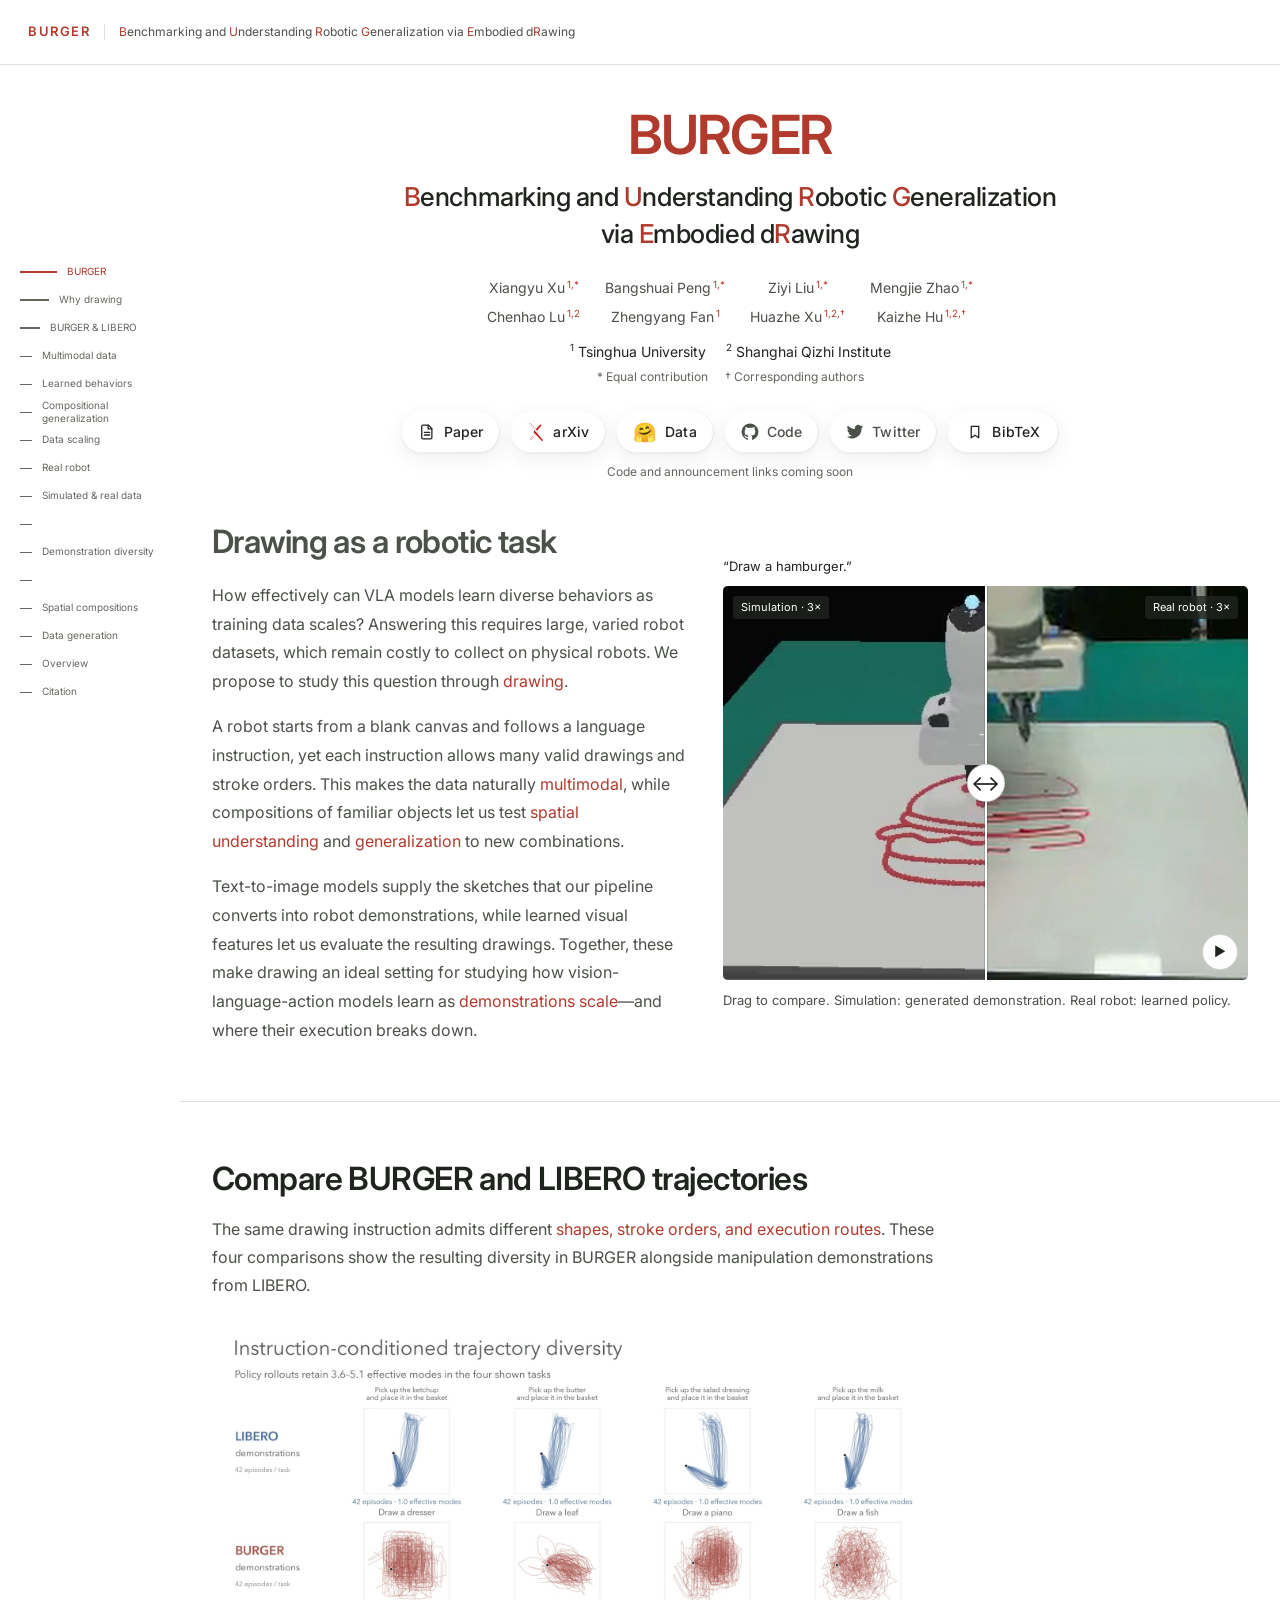
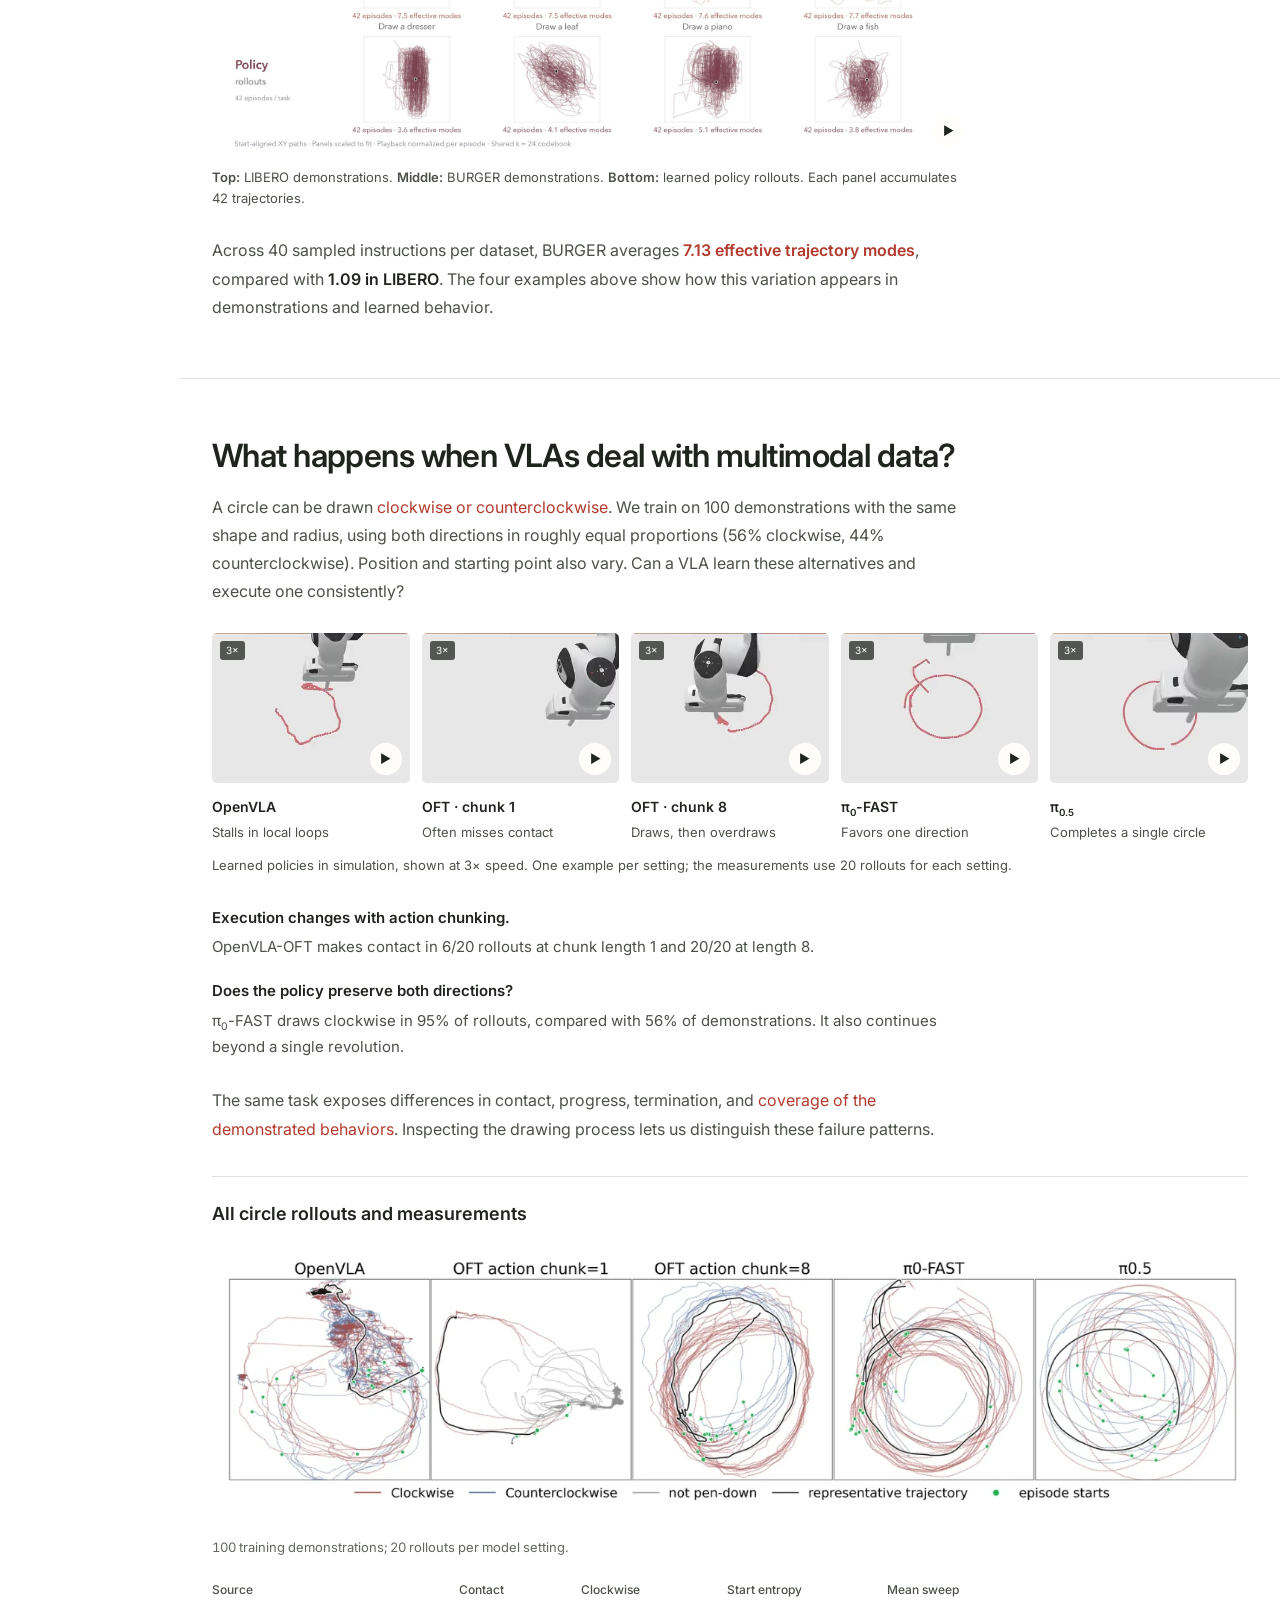
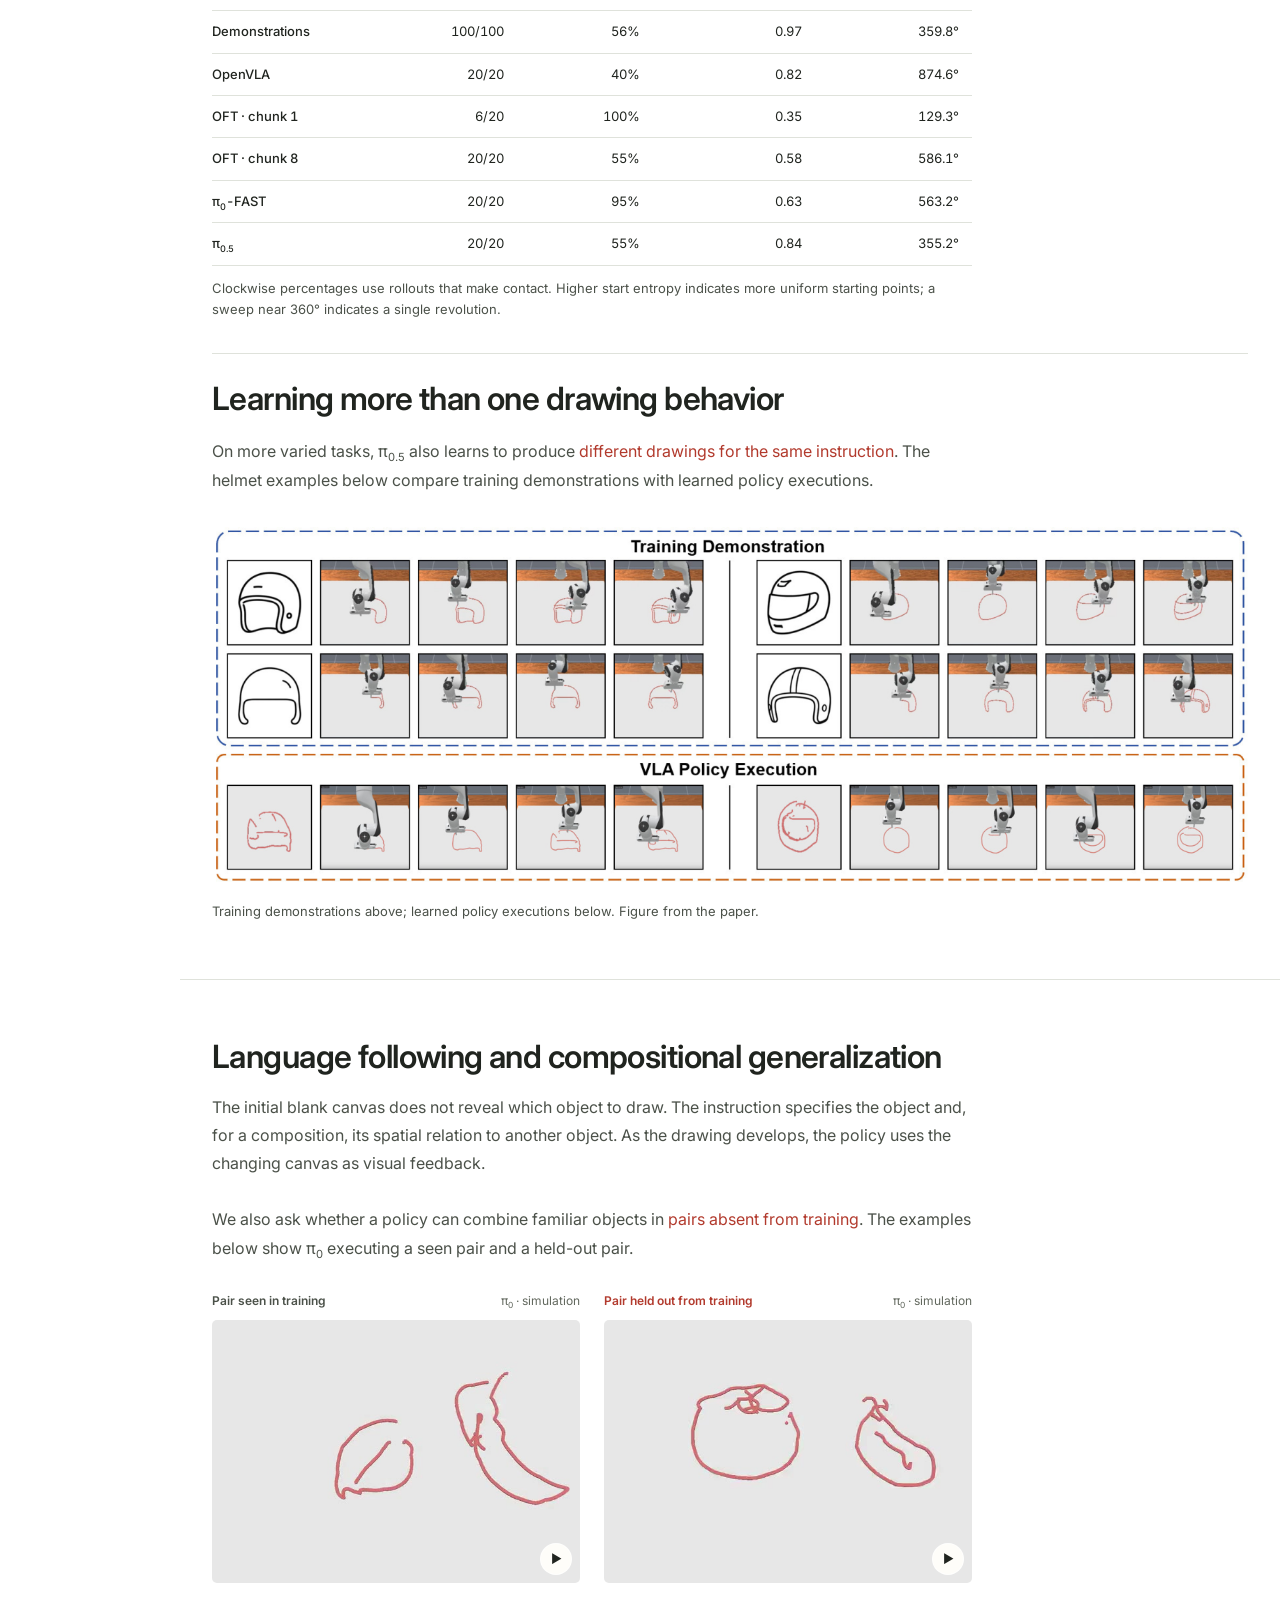
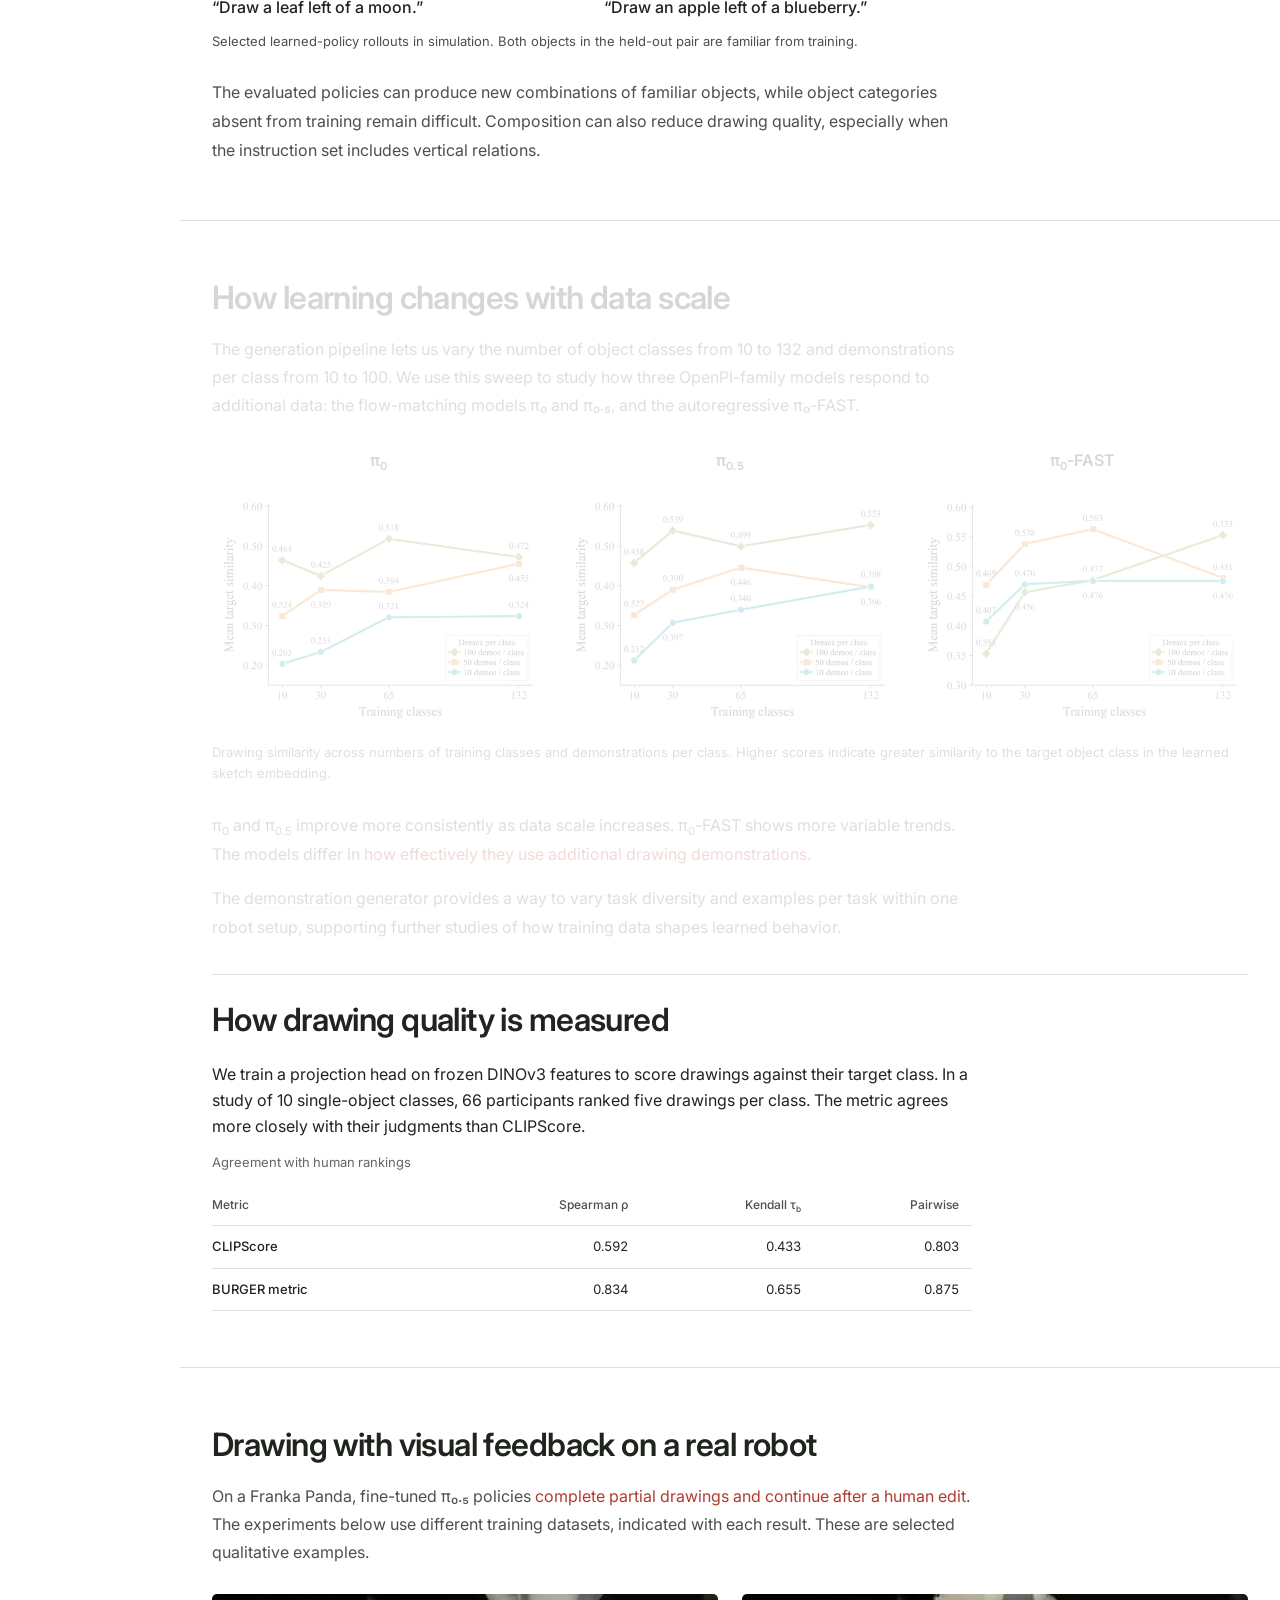
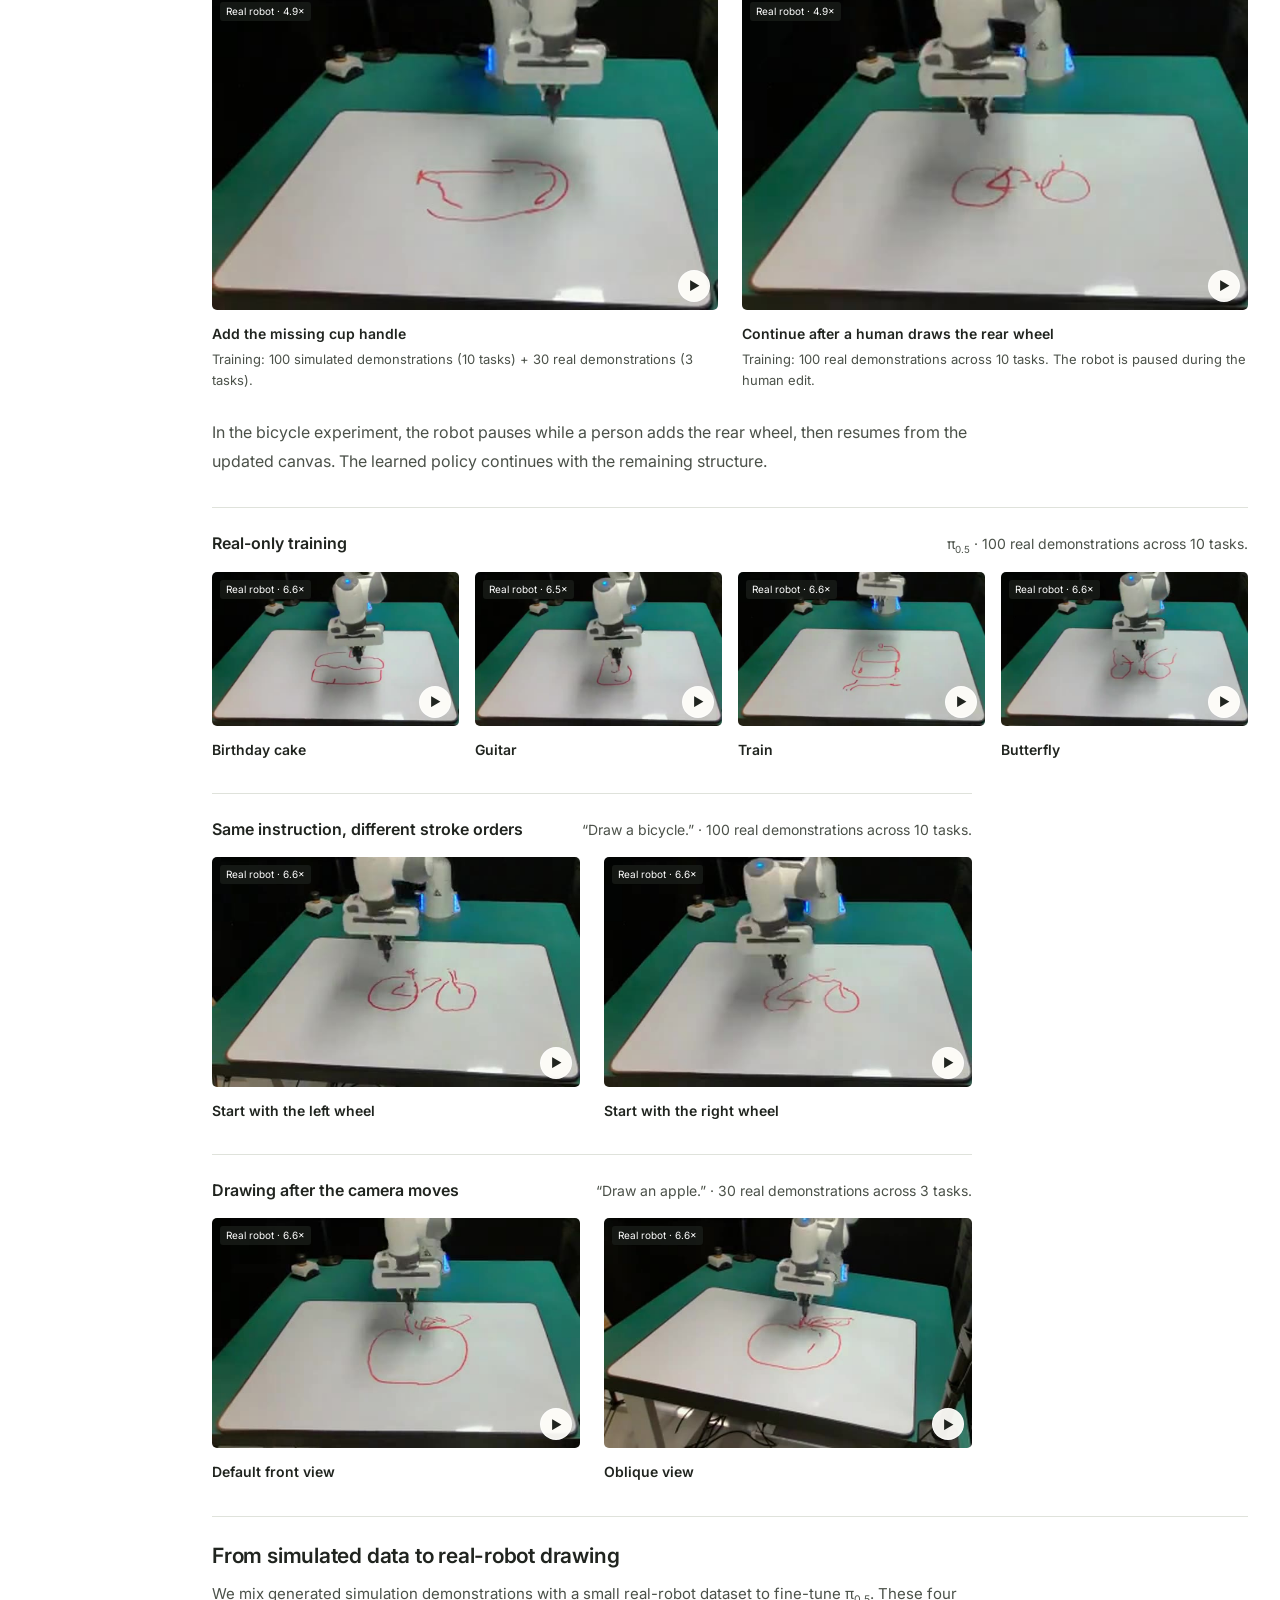
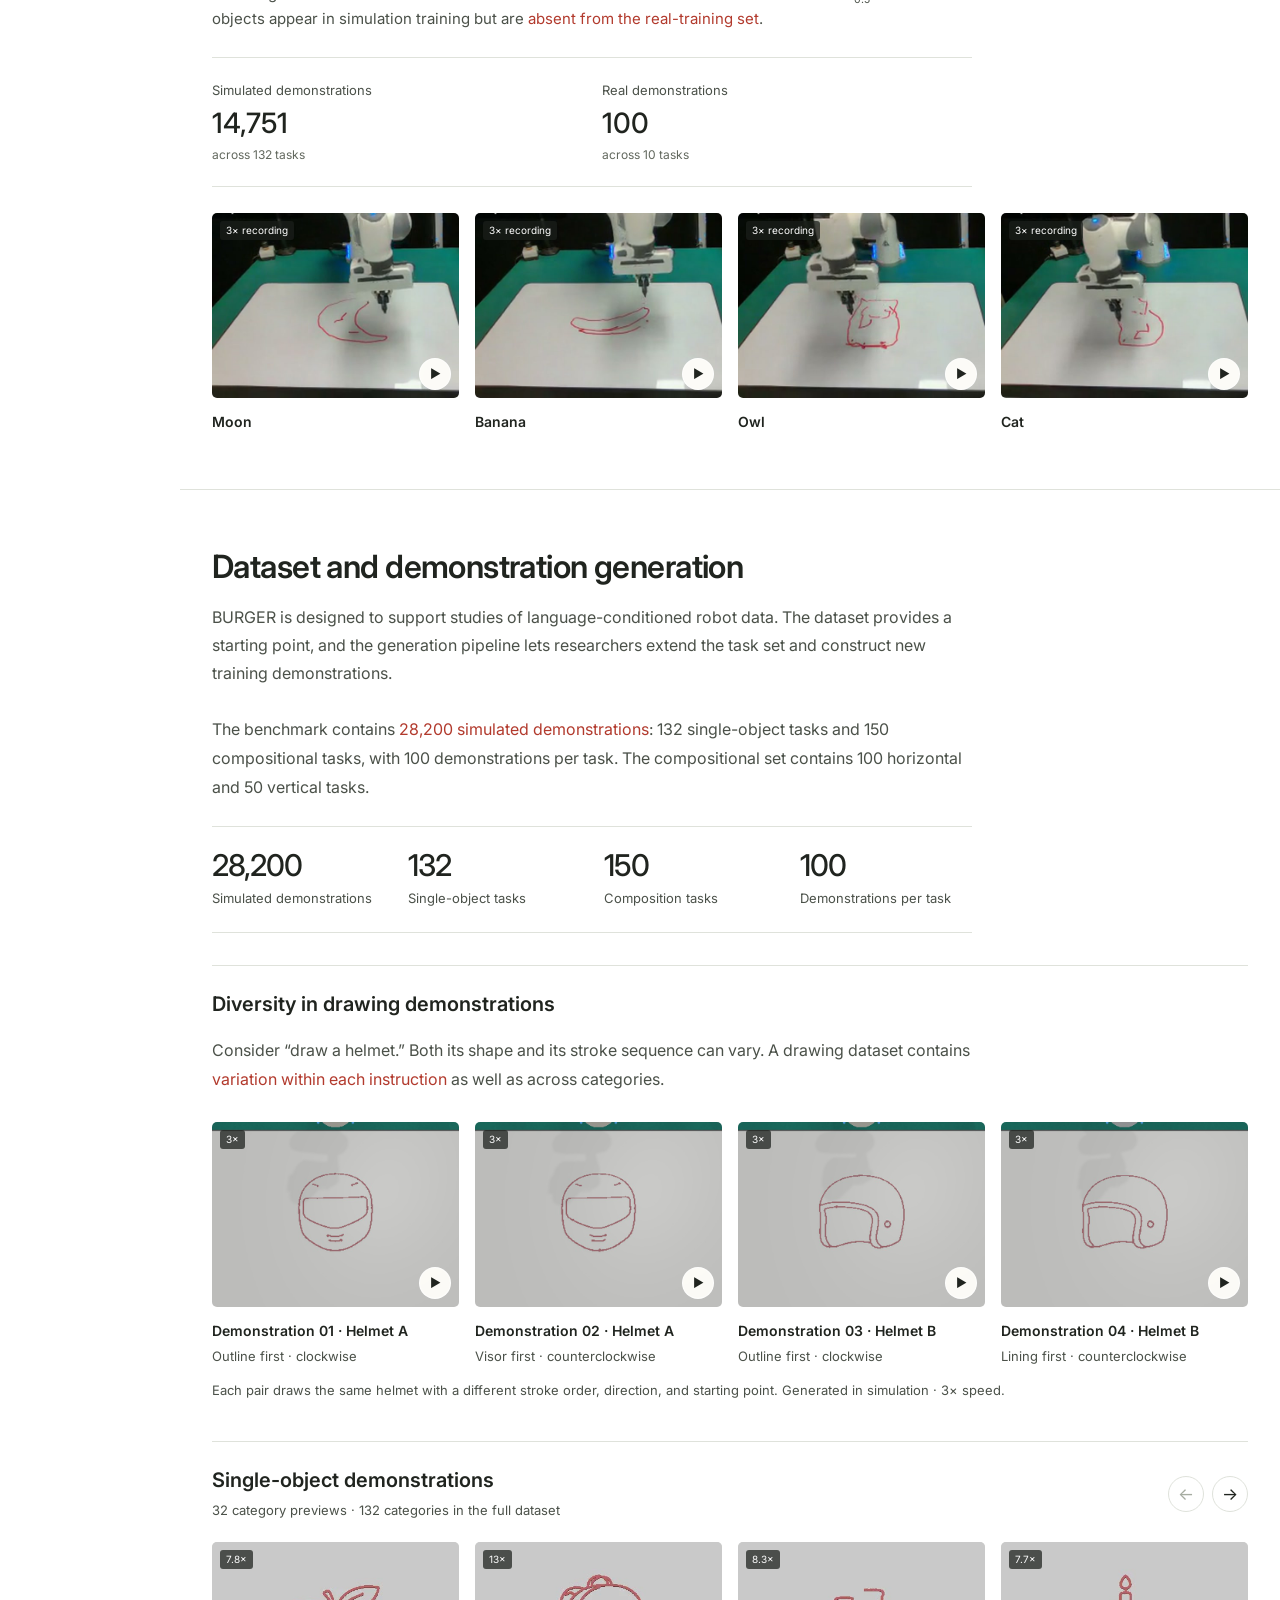
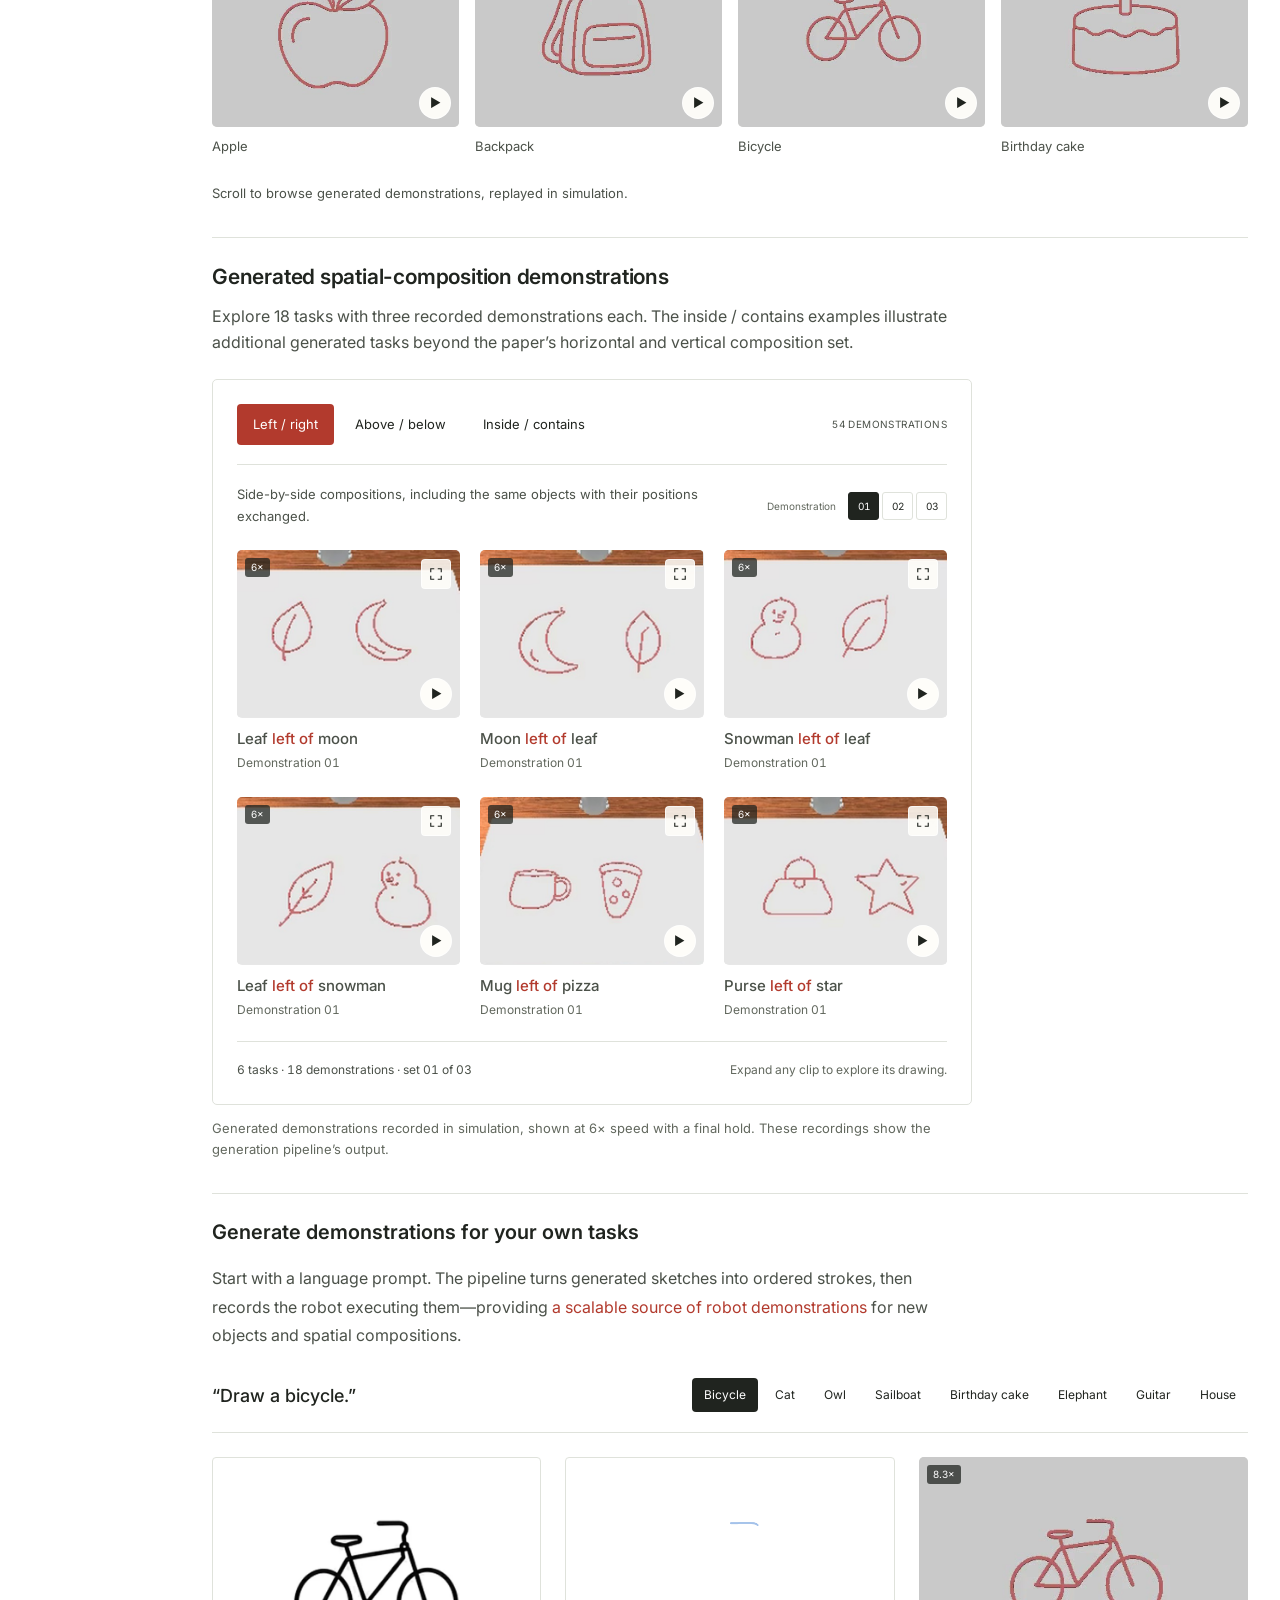
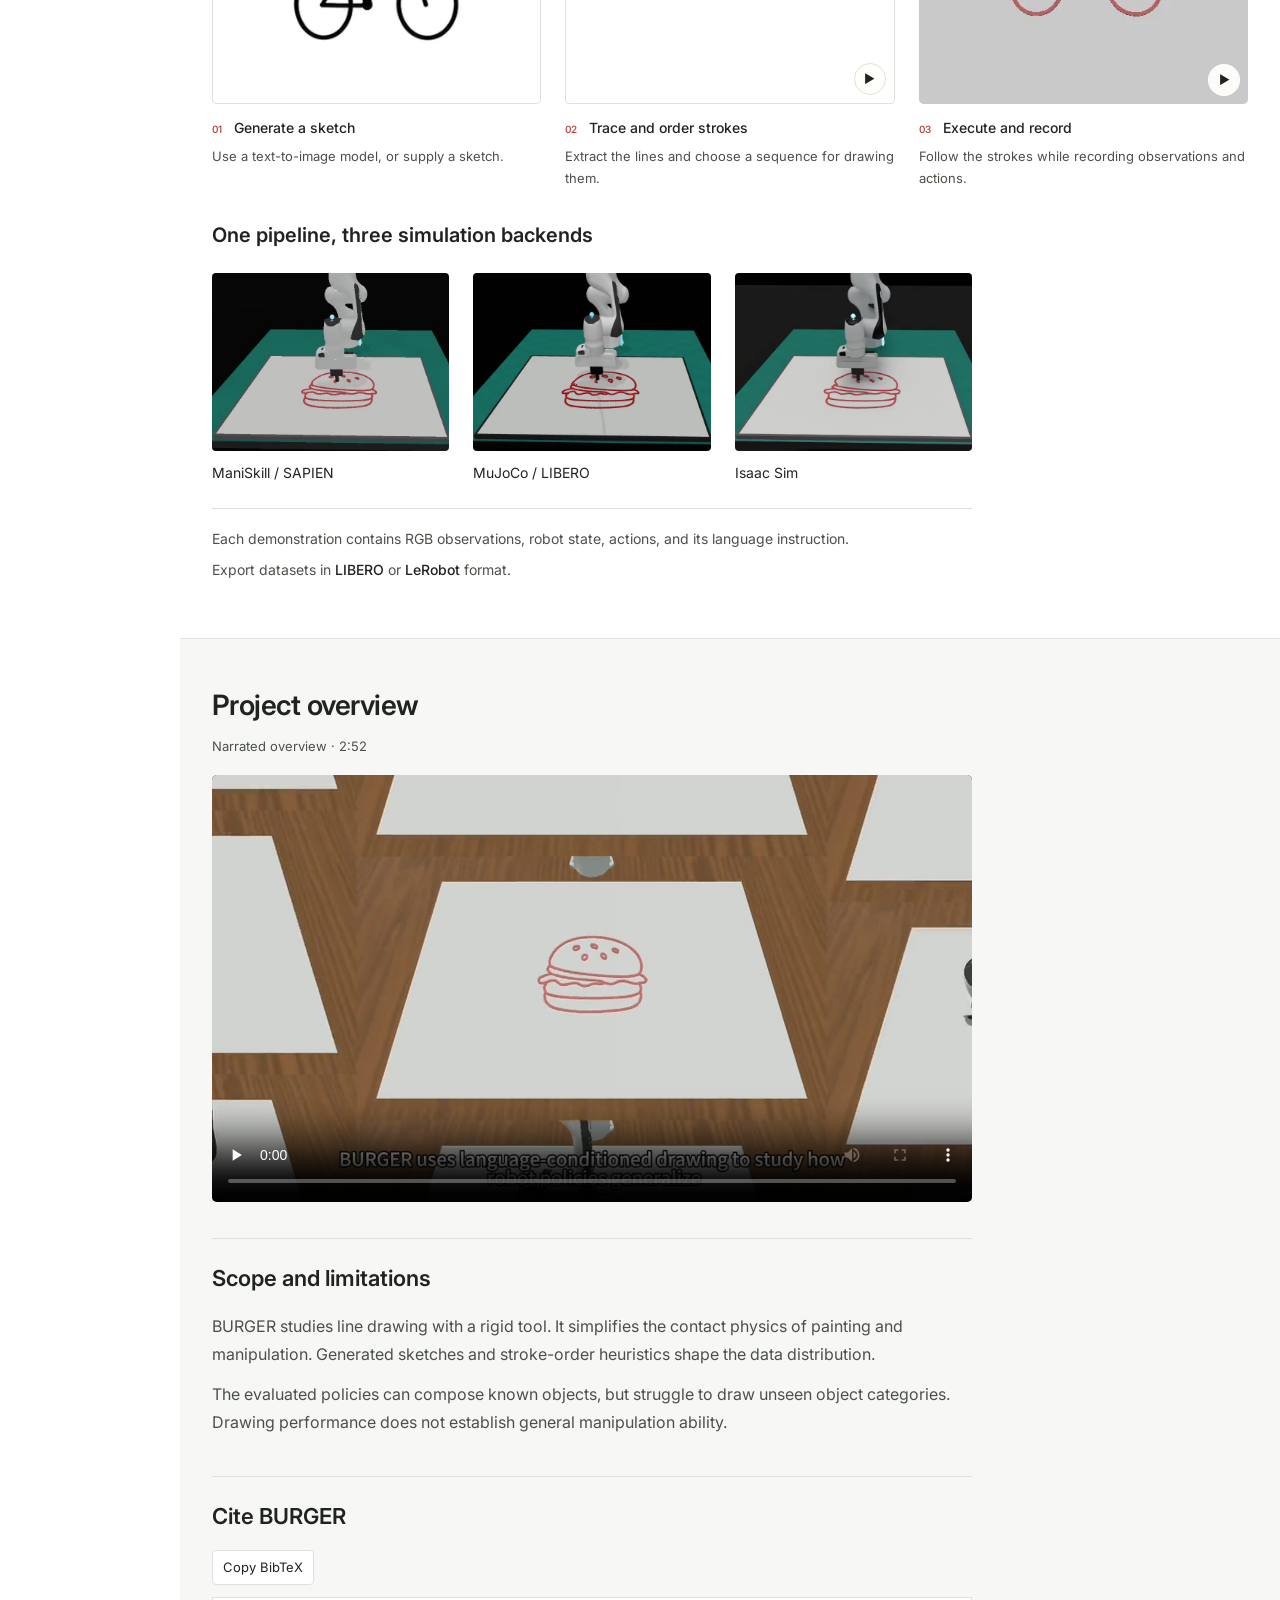
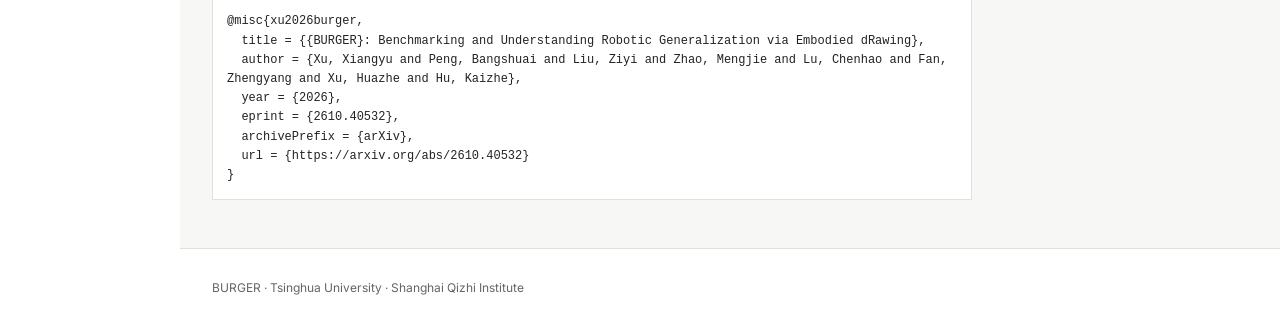
==== commit 9b34d649: "update arxiv, video details, huggingface link" ====
--- a/index.html
+++ b/index.html
@@ -9,7 +9,7 @@
     <link rel="preconnect" href="https://fonts.googleapis.com">
     <link rel="preconnect" href="https://fonts.gstatic.com" crossorigin>
     <link href="https://fonts.googleapis.com/css2?family=Inter:wght@400;500;600&display=swap" rel="stylesheet">
-    <link rel="stylesheet" href="css/site.css?v=20261029-touch">
+    <link rel="stylesheet" href="css/site.css?v=20261029-aligned">
     <script src="js/pipeline.js" defer></script>
     <script src="js/site.js?v=20261029-touch" defer></script>
     <script src="js/dataset-relations.js" defer></script>
@@ -41,7 +41,7 @@
           <span><sup>2</sup> Shanghai Qizhi Institute</span>
         </p>
         <p class="author-notes">* Equal contribution <span>† Corresponding authors</span></p>
-        <div class="resources resource-links" aria-label="Project resources"><a class="resource-link" href="assets/paper/BURGER.pdf" aria-label="Read the BURGER paper (PDF)"><svg viewBox="0 0 24 24" aria-hidden="true" class="ic doc"><path d="M6.5 2.75h7.25l4.75 4.75v12.25a1.5 1.5 0 0 1-1.5 1.5h-10.5a1.5 1.5 0 0 1-1.5-1.5V4.25a1.5 1.5 0 0 1 1.5-1.5Z"/><path d="M13.5 3v4.75h4.75M8.5 12.5h7M8.5 16h7"/></svg><span>Paper</span></a><button class="resource-link" type="button" disabled aria-label="arXiv link coming soon"><svg viewBox="0 0 24 24" aria-hidden="true" class="ic arxiv"><path d="M3.8423 0a1.0037 1.0037 0 0 0-.922.6078c-.1536.3687-.0438.6275.2938 1.1113l6.9185 8.3597-1.0223 1.1058a1.0393 1.0393 0 0 0 .003 1.4229l1.2292 1.3135-5.4391 6.4444c-.2803.299-.4538.823-.2971 1.1986a1.0253 1.0253 0 0 0 .9585.635.9133.9133 0 0 0 .6891-.3405l5.783-6.126 7.4902 8.0051a.8527.8527 0 0 0 .6835.2597.9575.9575 0 0 0 .8777-.6138c.1577-.377-.017-.7502-.306-1.1407l-7.0518-8.3418 1.0632-1.13a.9626.9626 0 0 0 .0089-1.3165L4.6336.4639s-.3733-.4535-.768-.463zm0 .272h.0166c.2179.0052.4874.2715.5644.3639l.005.006.0052.0055 10.169 10.9905a.6915.6915 0 0 1-.0072.945l-1.0666 1.133-1.4982-1.7724-8.5994-10.39c-.3286-.472-.352-.6183-.2592-.841a.7307.7307 0 0 1 .6704-.4401Zm14.341 1.5701a.877.877 0 0 0-.6554.2418l-5.6962 6.1584 1.6944 1.8319 5.3089-6.5138c.3251-.4335.479-.6603.3247-1.0292a1.1205 1.1205 0 0 0-.9763-.689zm-7.6557 12.2823 1.3186 1.4135-5.7864 6.1295a.6494.6494 0 0 1-.4959.26.7516.7516 0 0 1-.706-.4669c-.1119-.2682.0359-.6864.2442-.9083l.0051-.0055.0047-.0055z"/></svg><span>arXiv</span></button><button class="resource-link" type="button" disabled aria-label="Hugging Face data link coming soon"><span class="hugging-face" aria-hidden="true">🤗</span><span>Data</span></button><button class="resource-link" type="button" disabled aria-label="Code link coming soon"><svg viewBox="0 0 24 24" fill="currentColor" aria-hidden="true"><path d="M12 .8a11.2 11.2 0 0 0-3.54 21.83c.56.1.76-.24.76-.54v-2.1c-3.12.68-3.78-1.32-3.78-1.32-.51-1.3-1.24-1.65-1.24-1.65-1.02-.7.08-.69.08-.69 1.13.08 1.72 1.16 1.72 1.16 1 1.72 2.62 1.22 3.26.93.1-.73.39-1.22.71-1.5-2.49-.29-5.1-1.25-5.1-5.54 0-1.22.44-2.22 1.15-3-.12-.28-.5-1.42.11-2.96 0 0 .94-.3 3.08 1.15A10.72 10.72 0 0 1 12 6.2c.95 0 1.9.13 2.8.38 2.13-1.45 3.07-1.15 3.07-1.15.61 1.54.23 2.68.11 2.96.72.78 1.15 1.78 1.15 3 0 4.3-2.62 5.25-5.12 5.53.4.35.76 1.03.76 2.08v3.09c0 .3.2.65.77.54A11.2 11.2 0 0 0 12 .8z"/></svg><span>Code</span></button><button class="resource-link" type="button" disabled aria-label="Twitter link coming soon"><svg viewBox="0 0 24 24" fill="currentColor" aria-hidden="true"><path d="M23 4.7a9.5 9.5 0 0 1-2.6.7 4.5 4.5 0 0 0 2-2.5 9.1 9.1 0 0 1-2.9 1.1 4.5 4.5 0 0 0-7.7 4.1A12.8 12.8 0 0 1 2.5 3.4a4.5 4.5 0 0 0 1.4 6 4.5 4.5 0 0 1-2-.6v.1a4.5 4.5 0 0 0 3.6 4.4 4.5 4.5 0 0 1-2 .1 4.5 4.5 0 0 0 4.2 3.1A9 9 0 0 1 1 18.4a12.8 12.8 0 0 0 19.7-10.8v-.6A9.2 9.2 0 0 0 23 4.7z"/></svg><span>Twitter</span></button><button class="resource-link" type="button" data-copy="citation" aria-label="Copy BibTeX citation"><svg viewBox="0 0 24 24" aria-hidden="true" class="ic doc"><path d="M7 4.5h10v15.25l-5-3.5-5 3.5Z"/></svg><span data-copy-label>BibTeX</span></button><span class="copy-status resource-copy-status" role="status" aria-live="polite"></span></div><p class="resource-status">arXiv, data, code, and announcement links coming soon</p>
+        <div class="resources resource-links" aria-label="Project resources"><a class="resource-link" href="assets/paper/BURGER.pdf" aria-label="Read the BURGER paper (PDF)"><svg viewBox="0 0 24 24" aria-hidden="true" class="ic doc"><path d="M6.5 2.75h7.25l4.75 4.75v12.25a1.5 1.5 0 0 1-1.5 1.5h-10.5a1.5 1.5 0 0 1-1.5-1.5V4.25a1.5 1.5 0 0 1 1.5-1.5Z"/><path d="M13.5 3v4.75h4.75M8.5 12.5h7M8.5 16h7"/></svg><span>Paper</span></a><a class="resource-link" href="https://arxiv.org/abs/2610.40532" aria-label="Read BURGER on arXiv"><svg viewBox="0 0 24 24" aria-hidden="true" class="ic arxiv"><path d="M3.8423 0a1.0037 1.0037 0 0 0-.922.6078c-.1536.3687-.0438.6275.2938 1.1113l6.9185 8.3597-1.0223 1.1058a1.0393 1.0393 0 0 0 .003 1.4229l1.2292 1.3135-5.4391 6.4444c-.2803.299-.4538.823-.2971 1.1986a1.0253 1.0253 0 0 0 .9585.635.9133.9133 0 0 0 .6891-.3405l5.783-6.126 7.4902 8.0051a.8527.8527 0 0 0 .6835.2597.9575.9575 0 0 0 .8777-.6138c.1577-.377-.017-.7502-.306-1.1407l-7.0518-8.3418 1.0632-1.13a.9626.9626 0 0 0 .0089-1.3165L4.6336.4639s-.3733-.4535-.768-.463zm0 .272h.0166c.2179.0052.4874.2715.5644.3639l.005.006.0052.0055 10.169 10.9905a.6915.6915 0 0 1-.0072.945l-1.0666 1.133-1.4982-1.7724-8.5994-10.39c-.3286-.472-.352-.6183-.2592-.841a.7307.7307 0 0 1 .6704-.4401Zm14.341 1.5701a.877.877 0 0 0-.6554.2418l-5.6962 6.1584 1.6944 1.8319 5.3089-6.5138c.3251-.4335.479-.6603.3247-1.0292a1.1205 1.1205 0 0 0-.9763-.689zm-7.6557 12.2823 1.3186 1.4135-5.7864 6.1295a.6494.6494 0 0 1-.4959.26.7516.7516 0 0 1-.706-.4669c-.1119-.2682.0359-.6864.2442-.9083l.0051-.0055.0047-.0055z"/></svg><span>arXiv</span></a><a class="resource-link" href="https://huggingface.co/datasets/Zhaosying66/BURGER" aria-label="View the BURGER dataset on Hugging Face"><span class="hugging-face" aria-hidden="true">🤗</span><span>Data</span></a><button class="resource-link" type="button" disabled aria-label="Code link coming soon"><svg viewBox="0 0 24 24" fill="currentColor" aria-hidden="true"><path d="M12 .8a11.2 11.2 0 0 0-3.54 21.83c.56.1.76-.24.76-.54v-2.1c-3.12.68-3.78-1.32-3.78-1.32-.51-1.3-1.24-1.65-1.24-1.65-1.02-.7.08-.69.08-.69 1.13.08 1.72 1.16 1.72 1.16 1 1.72 2.62 1.22 3.26.93.1-.73.39-1.22.71-1.5-2.49-.29-5.1-1.25-5.1-5.54 0-1.22.44-2.22 1.15-3-.12-.28-.5-1.42.11-2.96 0 0 .94-.3 3.08 1.15A10.72 10.72 0 0 1 12 6.2c.95 0 1.9.13 2.8.38 2.13-1.45 3.07-1.15 3.07-1.15.61 1.54.23 2.68.11 2.96.72.78 1.15 1.78 1.15 3 0 4.3-2.62 5.25-5.12 5.53.4.35.76 1.03.76 2.08v3.09c0 .3.2.65.77.54A11.2 11.2 0 0 0 12 .8z"/></svg><span>Code</span></button><button class="resource-link" type="button" disabled aria-label="Twitter link coming soon"><svg viewBox="0 0 24 24" fill="currentColor" aria-hidden="true"><path d="M23 4.7a9.5 9.5 0 0 1-2.6.7 4.5 4.5 0 0 0 2-2.5 9.1 9.1 0 0 1-2.9 1.1 4.5 4.5 0 0 0-7.7 4.1A12.8 12.8 0 0 1 2.5 3.4a4.5 4.5 0 0 0 1.4 6 4.5 4.5 0 0 1-2-.6v.1a4.5 4.5 0 0 0 3.6 4.4 4.5 4.5 0 0 1-2 .1 4.5 4.5 0 0 0 4.2 3.1A9 9 0 0 1 1 18.4a12.8 12.8 0 0 0 19.7-10.8v-.6A9.2 9.2 0 0 0 23 4.7z"/></svg><span>Twitter</span></button><button class="resource-link" type="button" data-copy="citation" aria-label="Copy BibTeX citation"><svg viewBox="0 0 24 24" aria-hidden="true" class="ic doc"><path d="M7 4.5h10v15.25l-5-3.5-5 3.5Z"/></svg><span data-copy-label>BibTeX</span></button><span class="copy-status resource-copy-status" role="status" aria-live="polite"></span></div><p class="resource-status">Code and announcement links coming soon</p>
       </section>
 
       <section class="section container why-section" id="why" aria-labelledby="why-title">
@@ -55,9 +55,9 @@
     <figure class="demo opening-demo">
       <div class="demo-heading"><span class="instruction">“Draw a hamburger.”</span></div>
       <div class="video-compare video-frame" id="video-compare" style="--split:50%">
-        <div class="compare-layer compare-real"><video muted loop playsinline preload="none" data-compare-src="assets/videos/real_burger_opening.mp4?v=20261028-2" poster="assets/posters/real_burger_opening.jpg?v=20261028-2" aria-label="Real robot drawing a hamburger"></video></div>
+        <div class="compare-layer compare-real"><video muted loop playsinline preload="none" data-compare-src="assets/videos/real_burger_opening.mp4?v=20261029-refbase" poster="assets/posters/real_burger_opening.jpg?v=20261029-refbase" aria-label="Real robot drawing a hamburger at 3× recording speed"></video></div>
         <div class="compare-layer compare-sim"><video muted loop playsinline preload="none" data-compare-src="assets/videos/sim_sapien.mp4" poster="assets/posters/sim_sapien.jpg" aria-label="Simulated robot drawing a hamburger"></video></div>
-        <span class="compare-label sim-label">Simulation</span><span class="compare-label real-label">Real robot</span>
+        <span class="compare-label sim-label" title="3× recording speed">Simulation · 3×</span><span class="compare-label real-label" title="3× recording speed, followed by a 1.2-second final-frame hold">Real robot · 3×</span>
         <div class="compare-divider" aria-hidden="true"></div>
         <input class="compare-range" type="range" min="0" max="100" value="50" aria-label="Reveal simulation or real robot">
         <button class="compare-play" type="button" aria-label="Play simulation and real-robot videos"><span aria-hidden="true">▶</span></button>
@@ -835,7 +835,10 @@
                 <pre id="citation"><code>@misc{xu2026burger,
   title = {{BURGER}: Benchmarking and Understanding Robotic Generalization via Embodied dRawing},
   author = {Xu, Xiangyu and Peng, Bangshuai and Liu, Ziyi and Zhao, Mengjie and Lu, Chenhao and Fan, Zhengyang and Xu, Huazhe and Hu, Kaizhe},
-  year = {2026}
+  year = {2026},
+  eprint = {2610.40532},
+  archivePrefix = {arXiv},
+  url = {https://arxiv.org/abs/2610.40532}
 }</code></pre>
               </div>
             </article>
--- a/css/site.css
+++ b/css/site.css
@@ -445,8 +445,10 @@
 .site .resource-link .ic.arxiv { fill: #b31b1b; stroke: none; }
 
 .resource-copy-status { position: absolute; width: 1px; height: 1px; padding: 0; margin: -1px; overflow: hidden; clip: rect(0, 0, 0, 0); white-space: nowrap; border: 0; }
-.site .video-compare .compare-sim video { object-fit: cover; transform-origin: center; transform: translate(-4.615%, -11.026%) scale(1.23077); }
-.site .video-compare .compare-real video { object-fit: cover; transform-origin: center; transform: translate(-7.377%, -1.913%) scale(1.180328); }
+/* Match the canvas edges and drawing centers with uniform crops.
+   Keep the same framing at every screen size without stretching either video. */
+.site .video-compare .compare-sim video { object-fit: cover; transform-origin: center; transform: translate(-3.5%, -10.416667%) scale(1.4); }
+.site .video-compare .compare-real video { object-fit: cover; transform-origin: center; transform: translate(-5.6%, -1.5%) scale(1.12); }
 .site .keyphrase { color: var(--accent); }
 
 .site .finding-pair { grid-template-columns: 1fr; gap: 18px; max-width: 760px; }
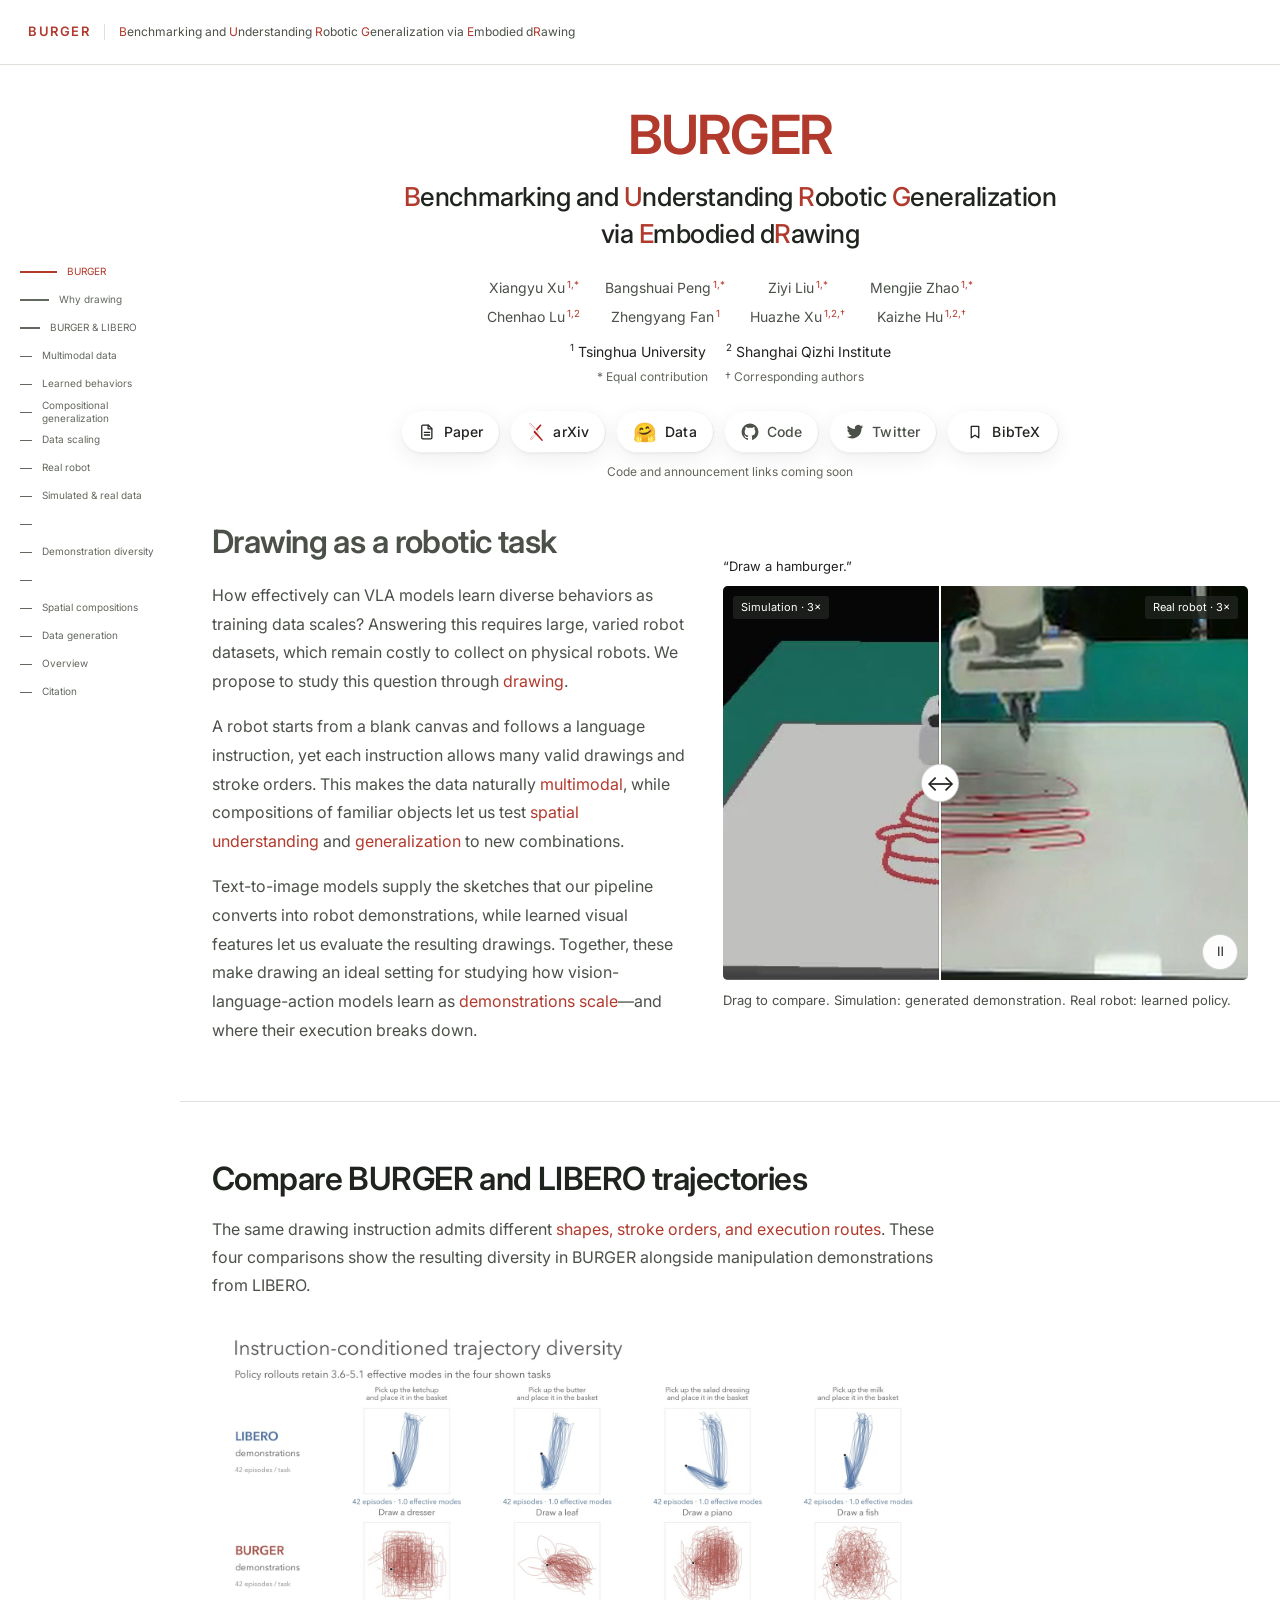
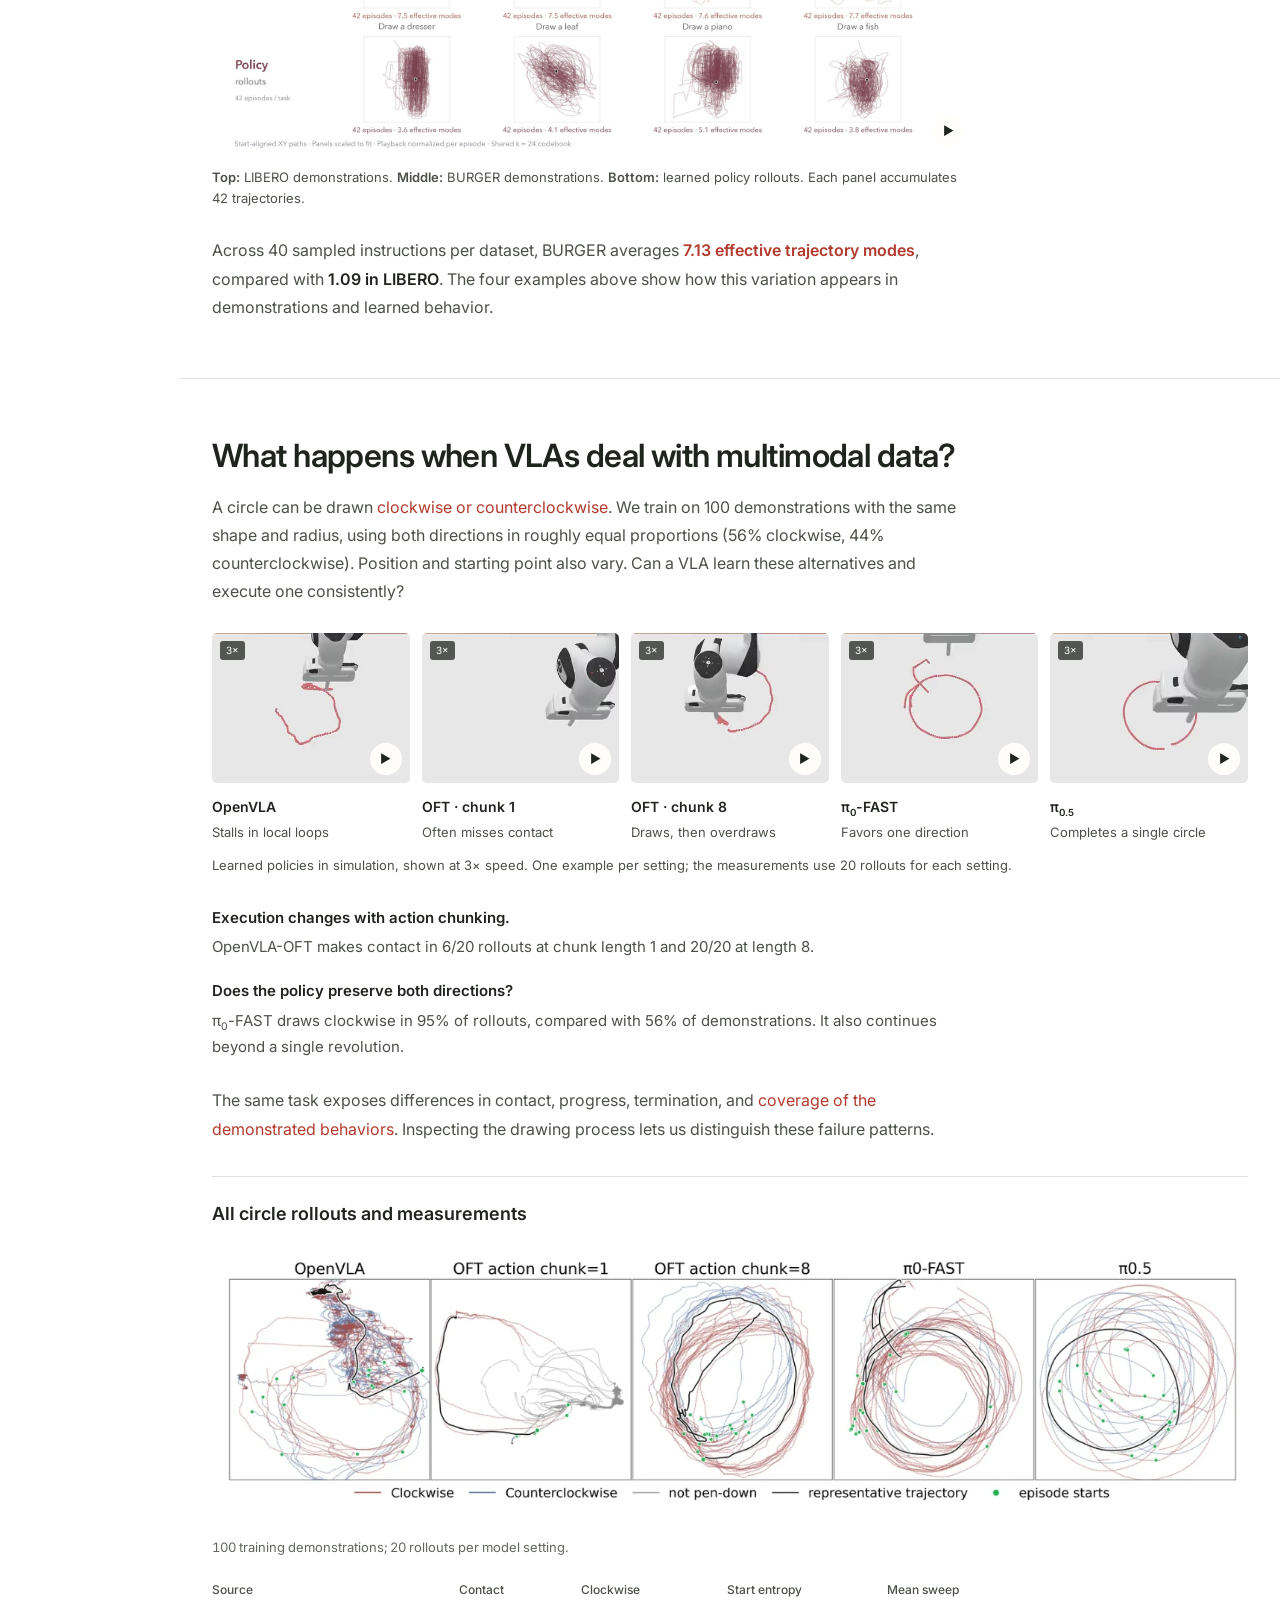
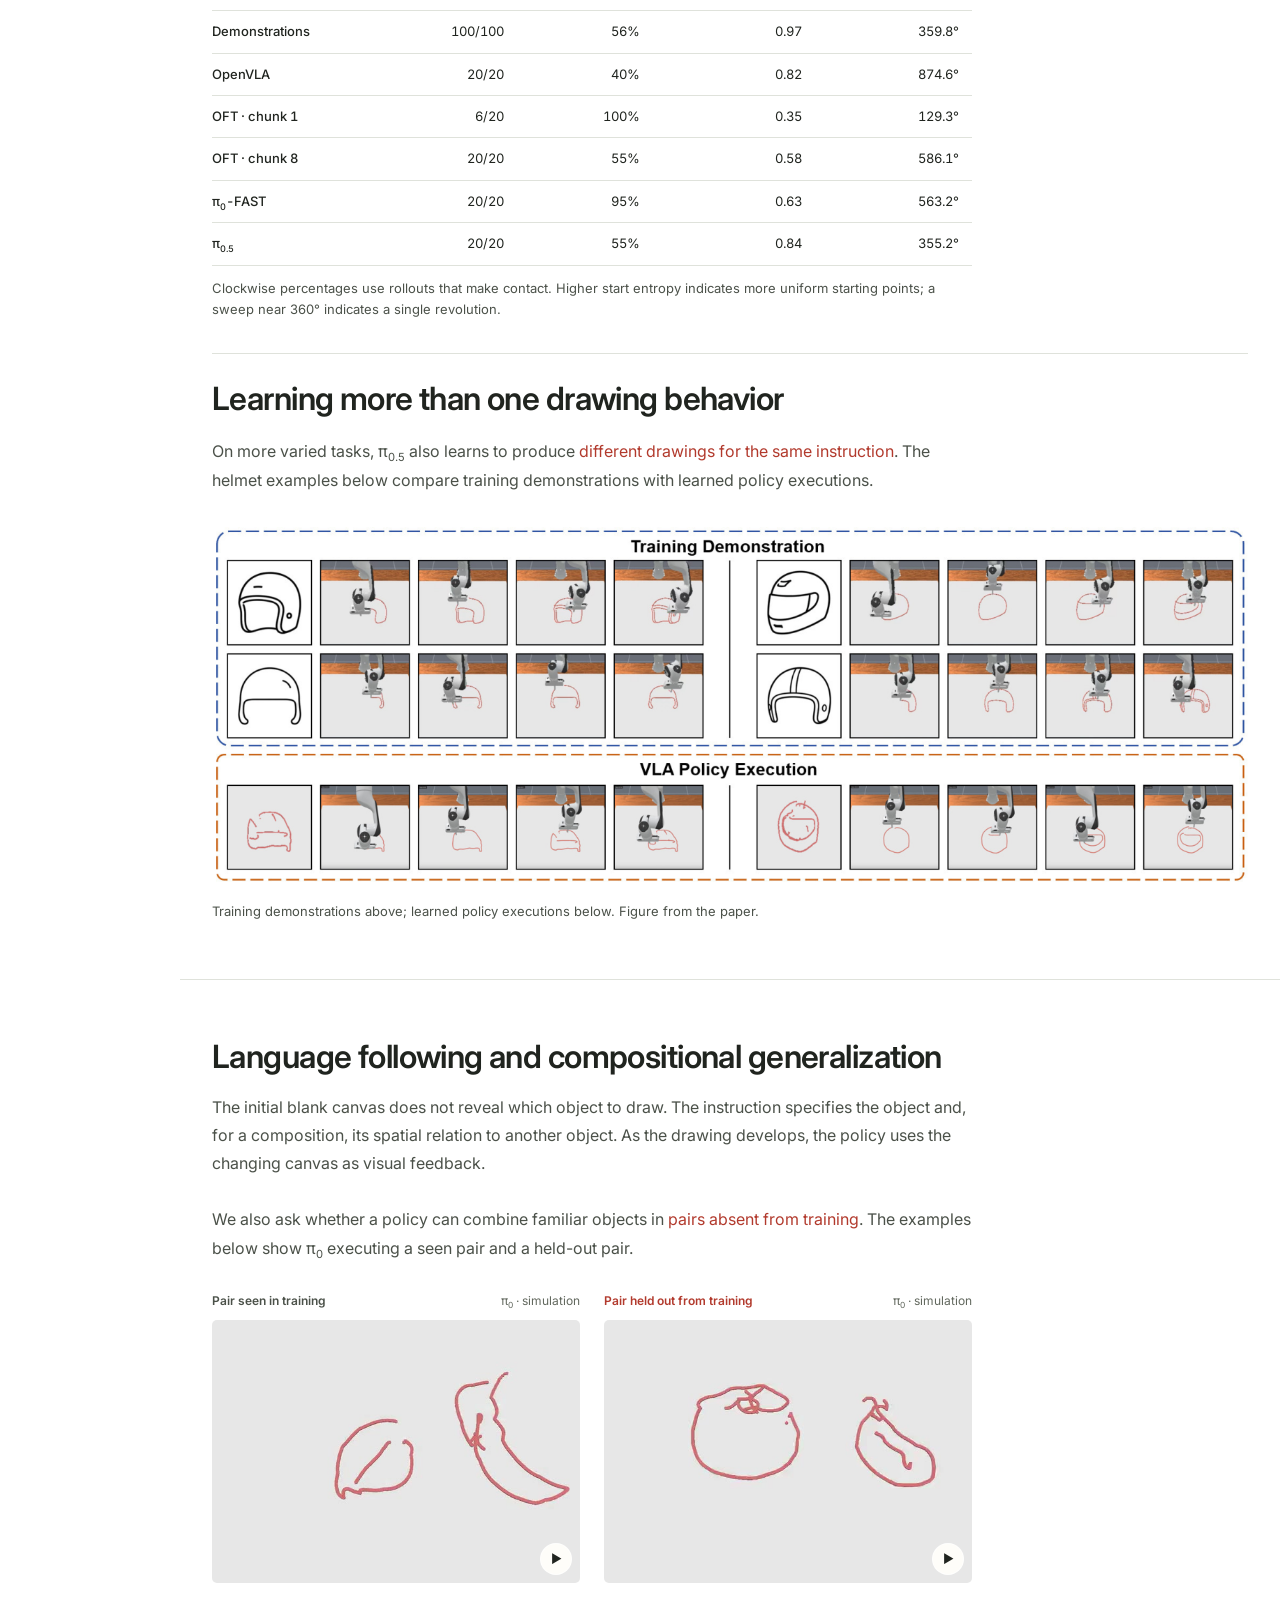
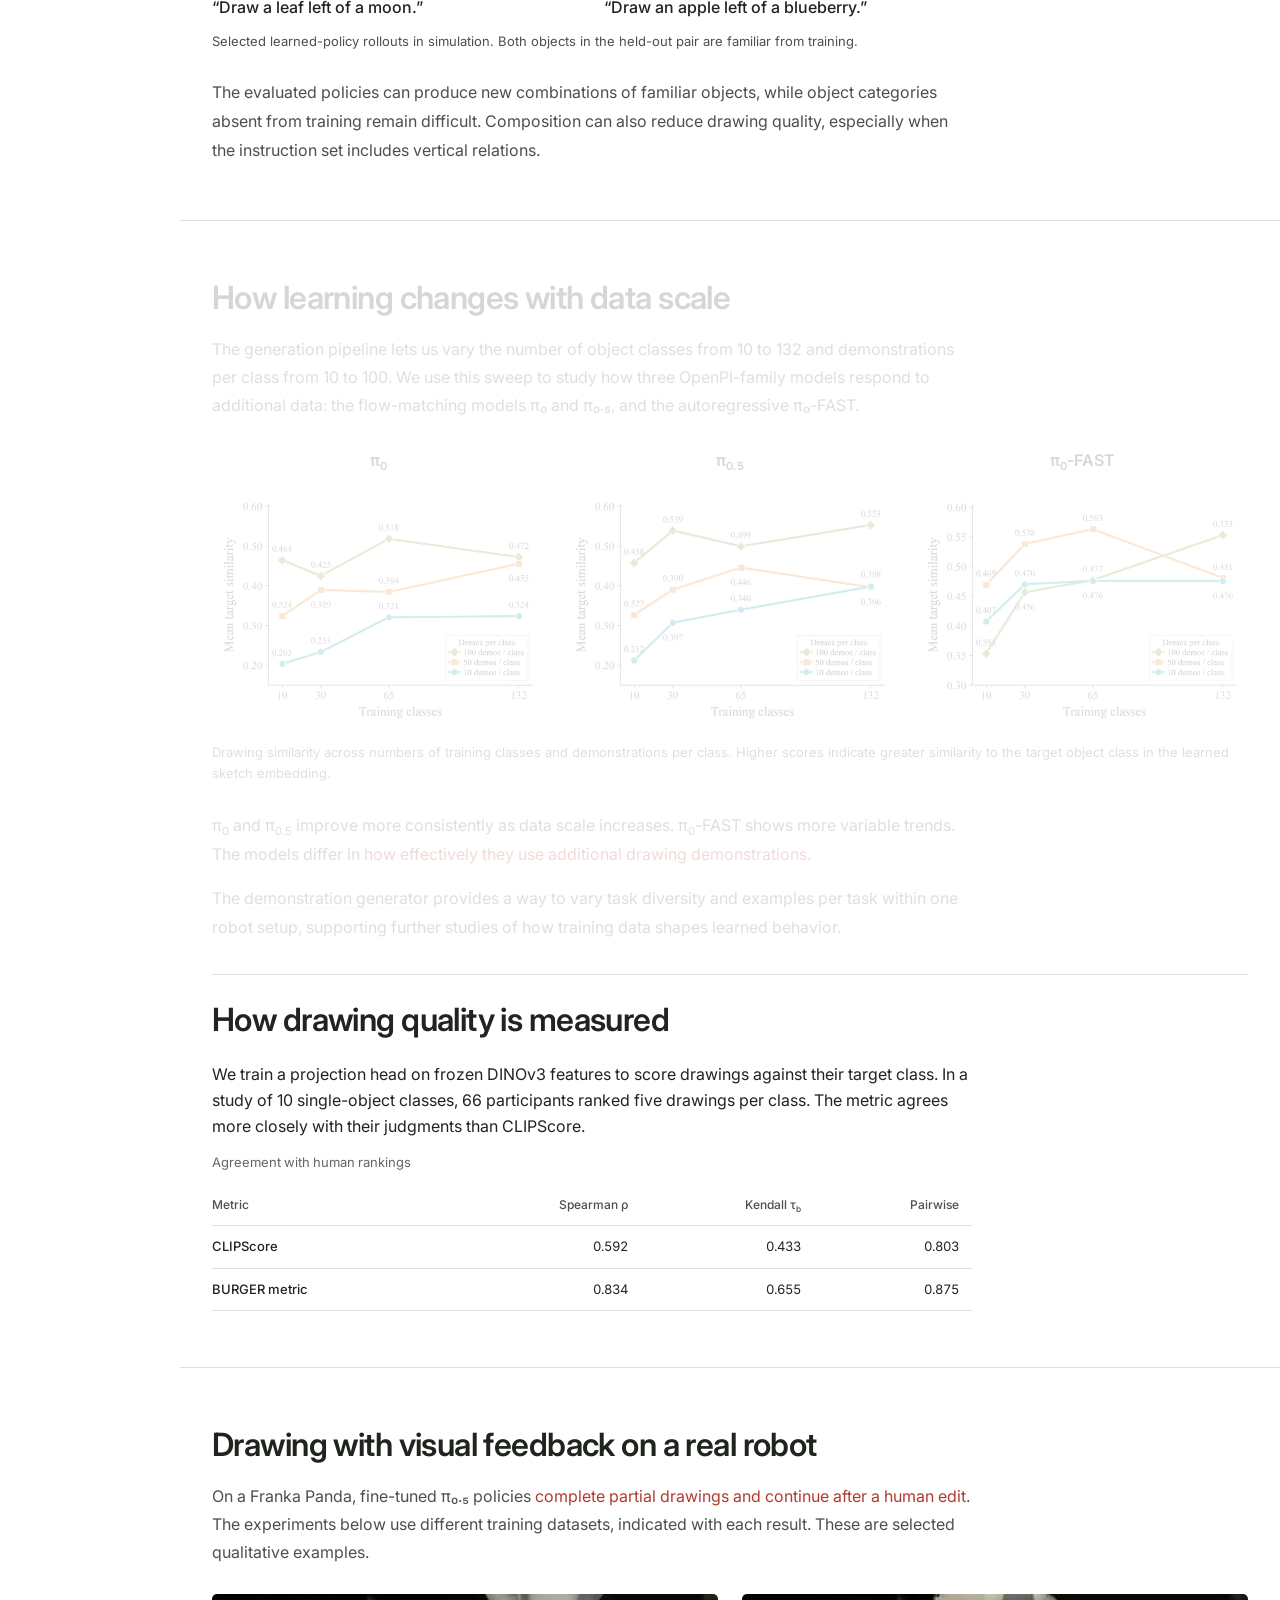
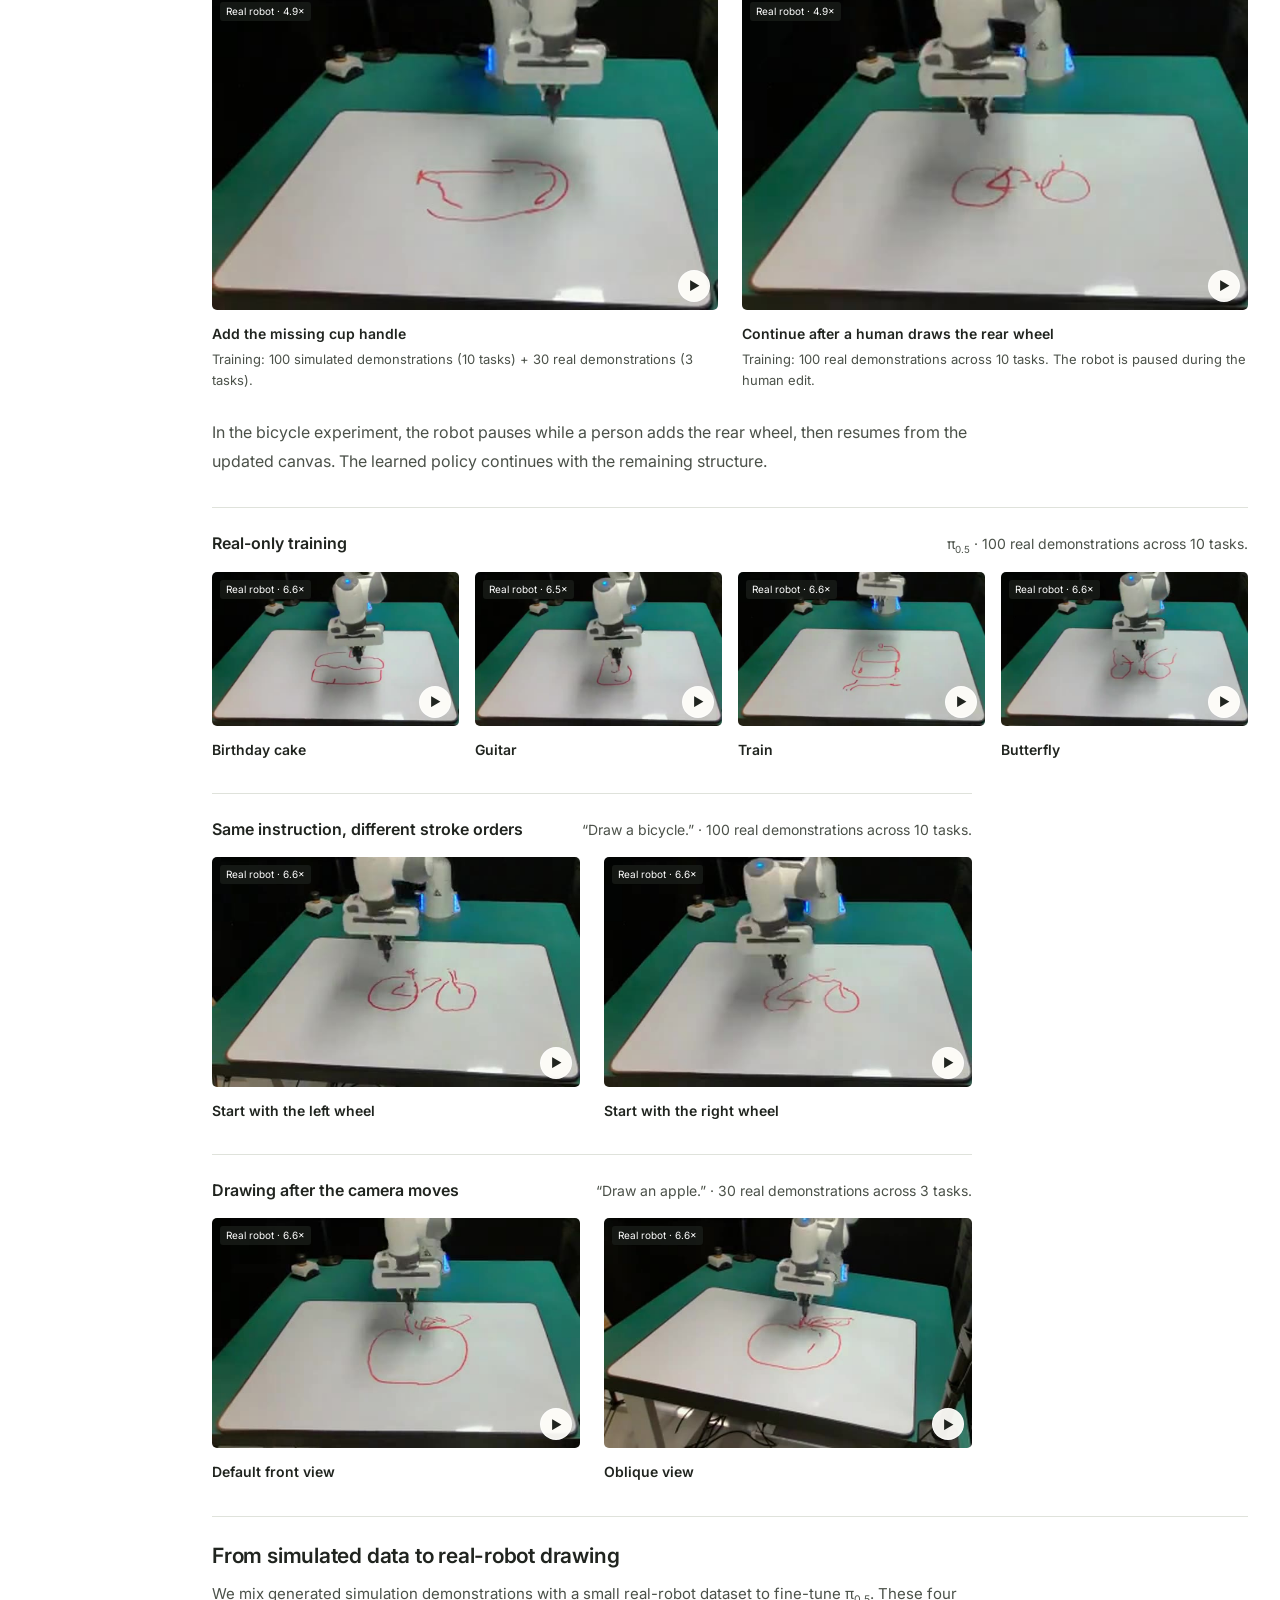
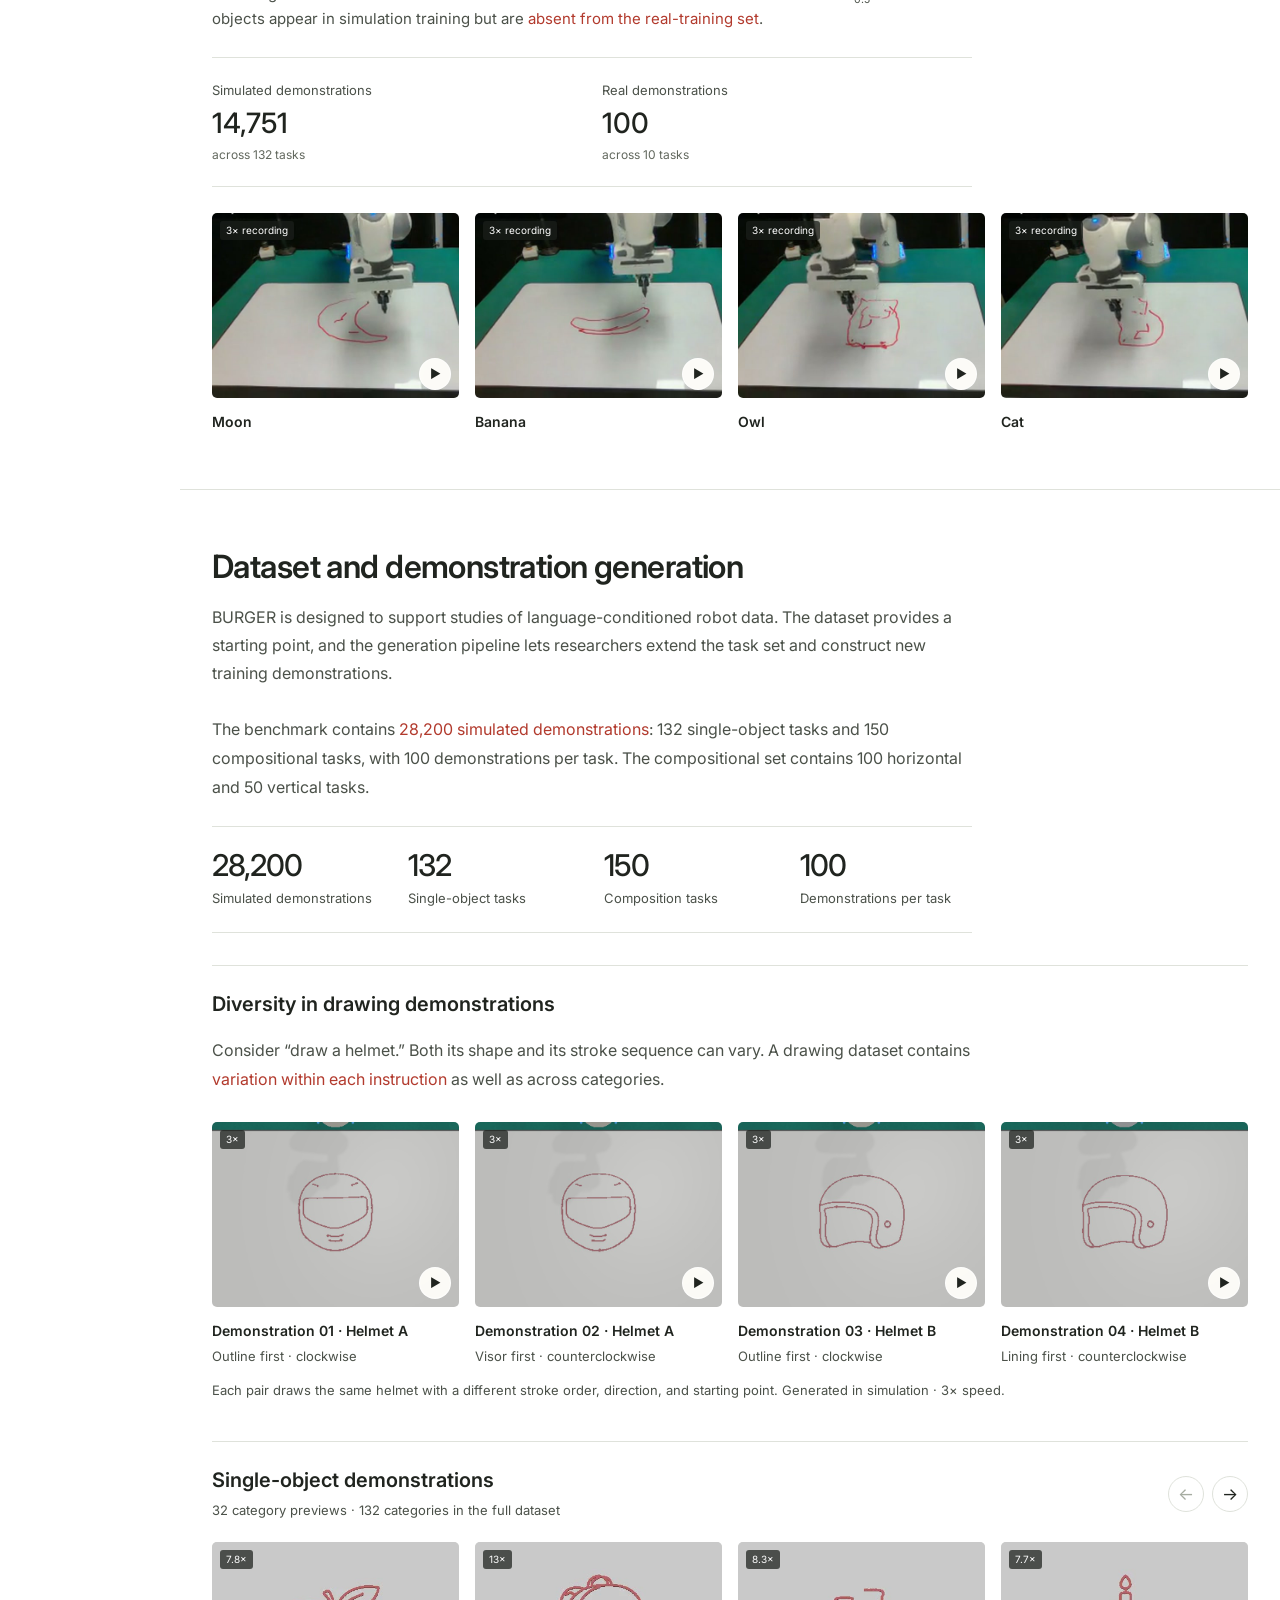
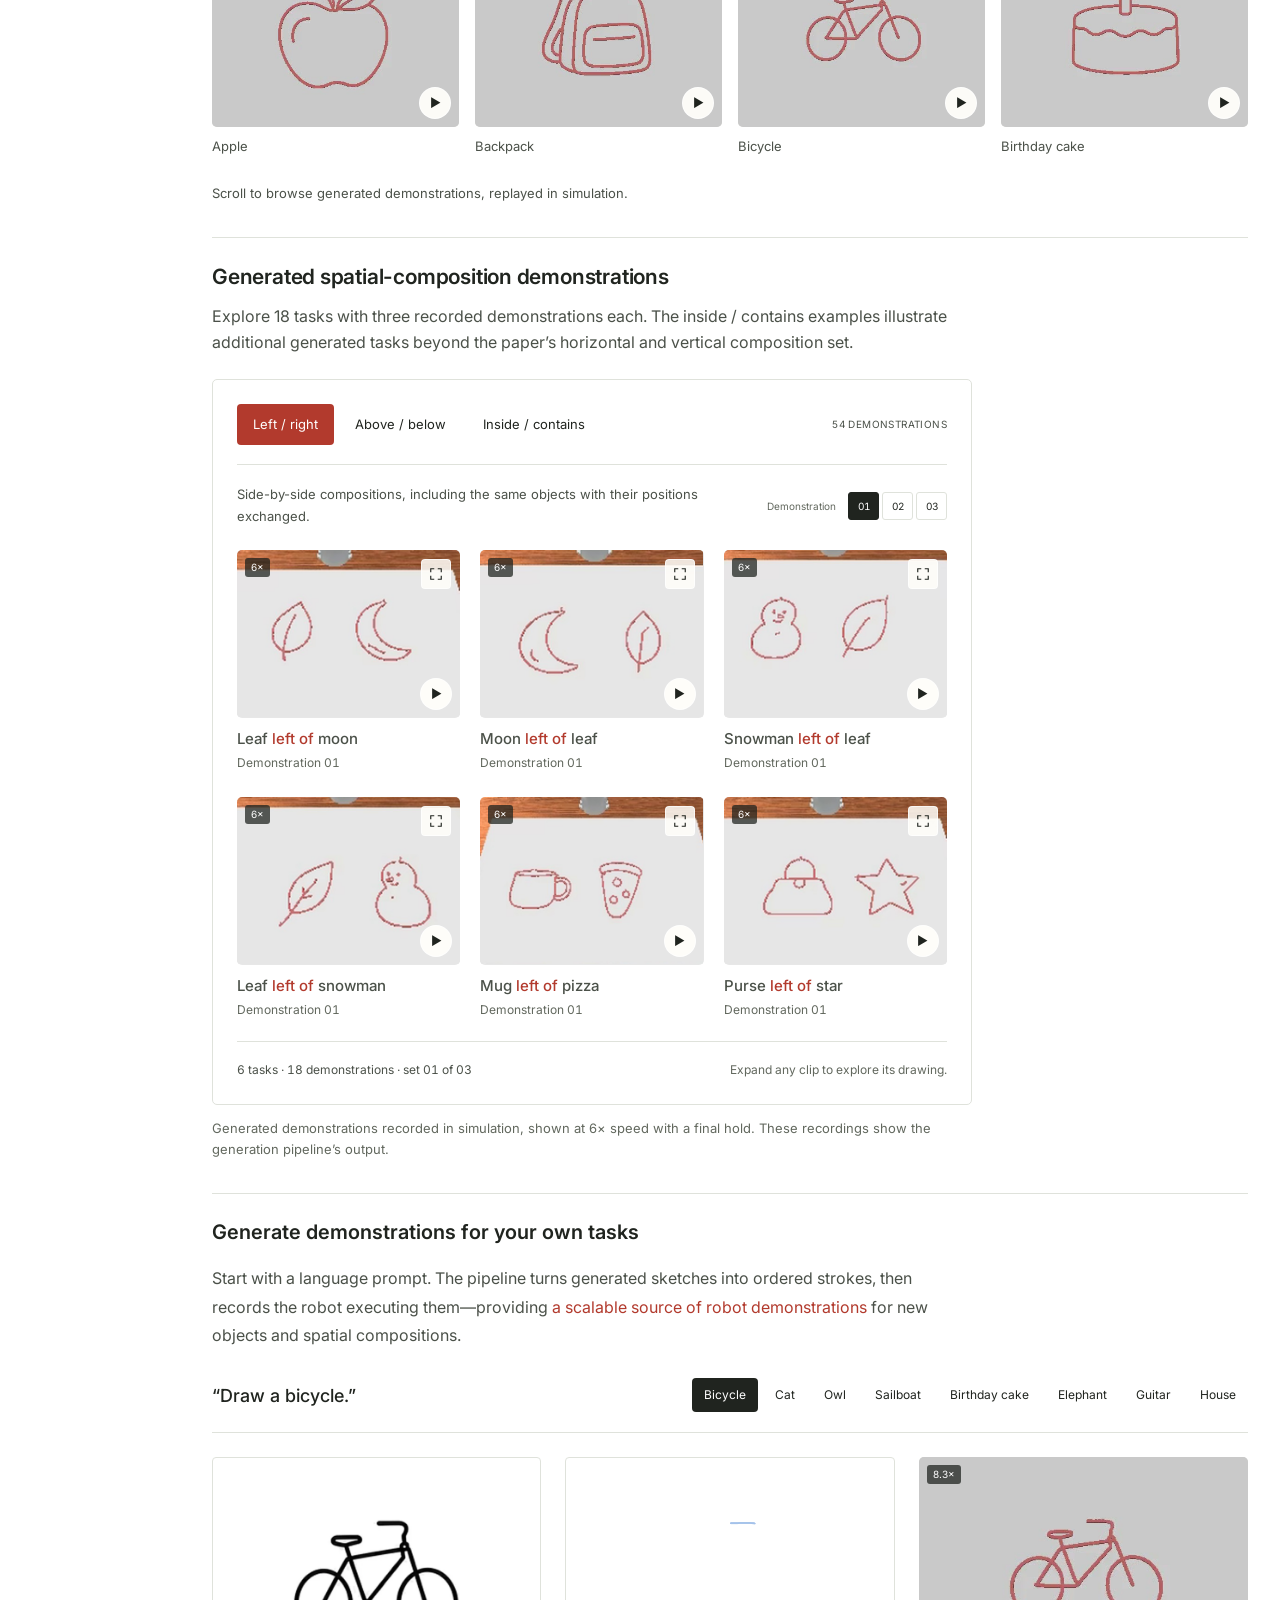
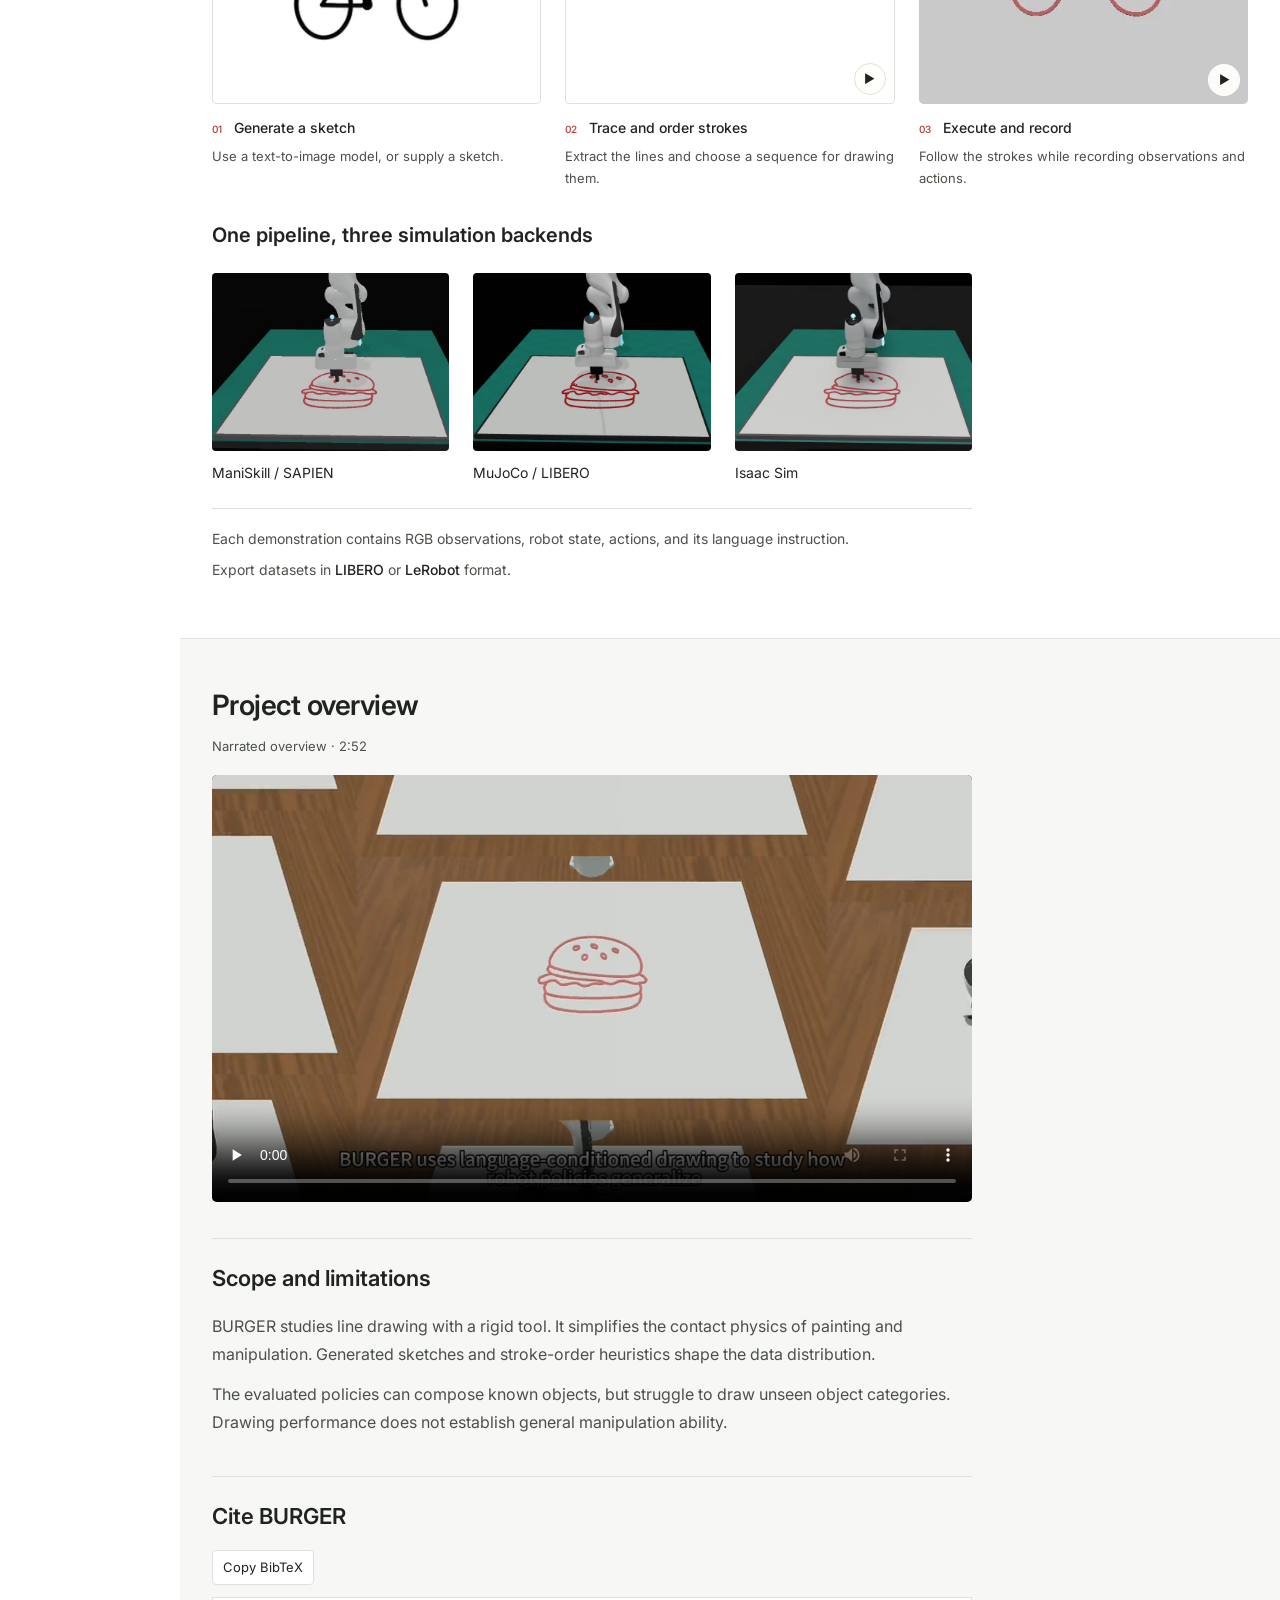
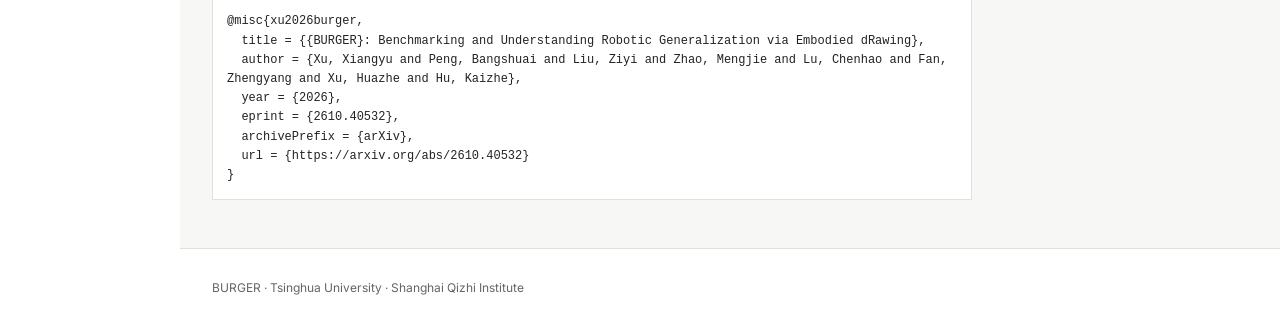
==== commit dcbdebad: "update video looping" ====
--- a/index.html
+++ b/index.html
@@ -11,7 +11,7 @@
     <link href="https://fonts.googleapis.com/css2?family=Inter:wght@400;500;600&display=swap" rel="stylesheet">
     <link rel="stylesheet" href="css/site.css?v=20261029-aligned">
     <script src="js/pipeline.js" defer></script>
-    <script src="js/site.js?v=20261029-touch" defer></script>
+    <script src="js/site.js?v=20261029-paired-loop" defer></script>
     <script src="js/dataset-relations.js" defer></script>
   </head>
   <body class="site">
@@ -55,8 +55,8 @@
     <figure class="demo opening-demo">
       <div class="demo-heading"><span class="instruction">“Draw a hamburger.”</span></div>
       <div class="video-compare video-frame" id="video-compare" style="--split:50%">
-        <div class="compare-layer compare-real"><video muted loop playsinline preload="none" data-compare-src="assets/videos/real_burger_opening.mp4?v=20261029-refbase" poster="assets/posters/real_burger_opening.jpg?v=20261029-refbase" aria-label="Real robot drawing a hamburger at 3× recording speed"></video></div>
-        <div class="compare-layer compare-sim"><video muted loop playsinline preload="none" data-compare-src="assets/videos/sim_sapien.mp4" poster="assets/posters/sim_sapien.jpg" aria-label="Simulated robot drawing a hamburger"></video></div>
+        <div class="compare-layer compare-real"><video muted playsinline preload="none" data-compare-src="assets/videos/real_burger_opening.mp4?v=20261029-refbase" poster="assets/posters/real_burger_opening.jpg?v=20261029-refbase" aria-label="Real robot drawing a hamburger at 3× recording speed"></video></div>
+        <div class="compare-layer compare-sim"><video muted playsinline preload="none" data-compare-src="assets/videos/sim_sapien.mp4" poster="assets/posters/sim_sapien.jpg" aria-label="Simulated robot drawing a hamburger"></video></div>
         <span class="compare-label sim-label" title="3× recording speed">Simulation · 3×</span><span class="compare-label real-label" title="3× recording speed, followed by a 1.2-second final-frame hold">Real robot · 3×</span>
         <div class="compare-divider" aria-hidden="true"></div>
         <input class="compare-range" type="range" min="0" max="100" value="50" aria-label="Reveal simulation or real robot">
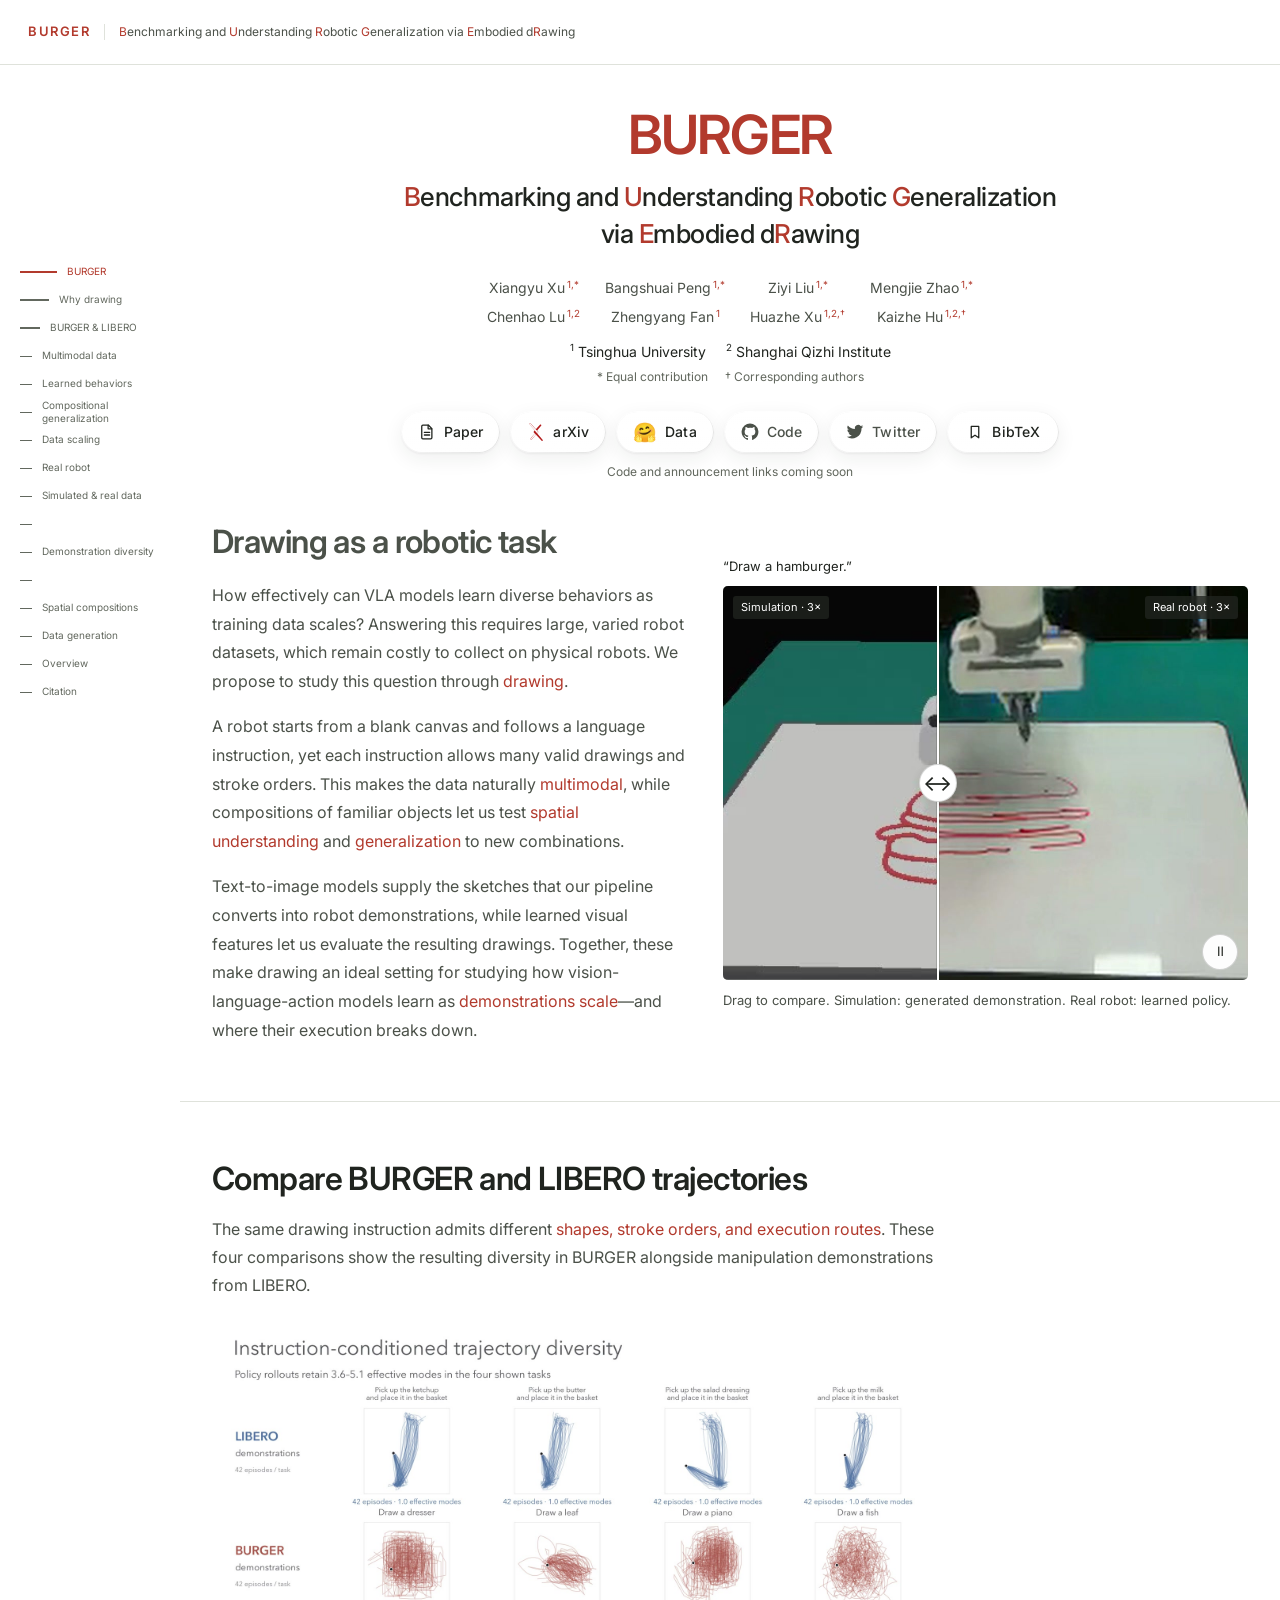
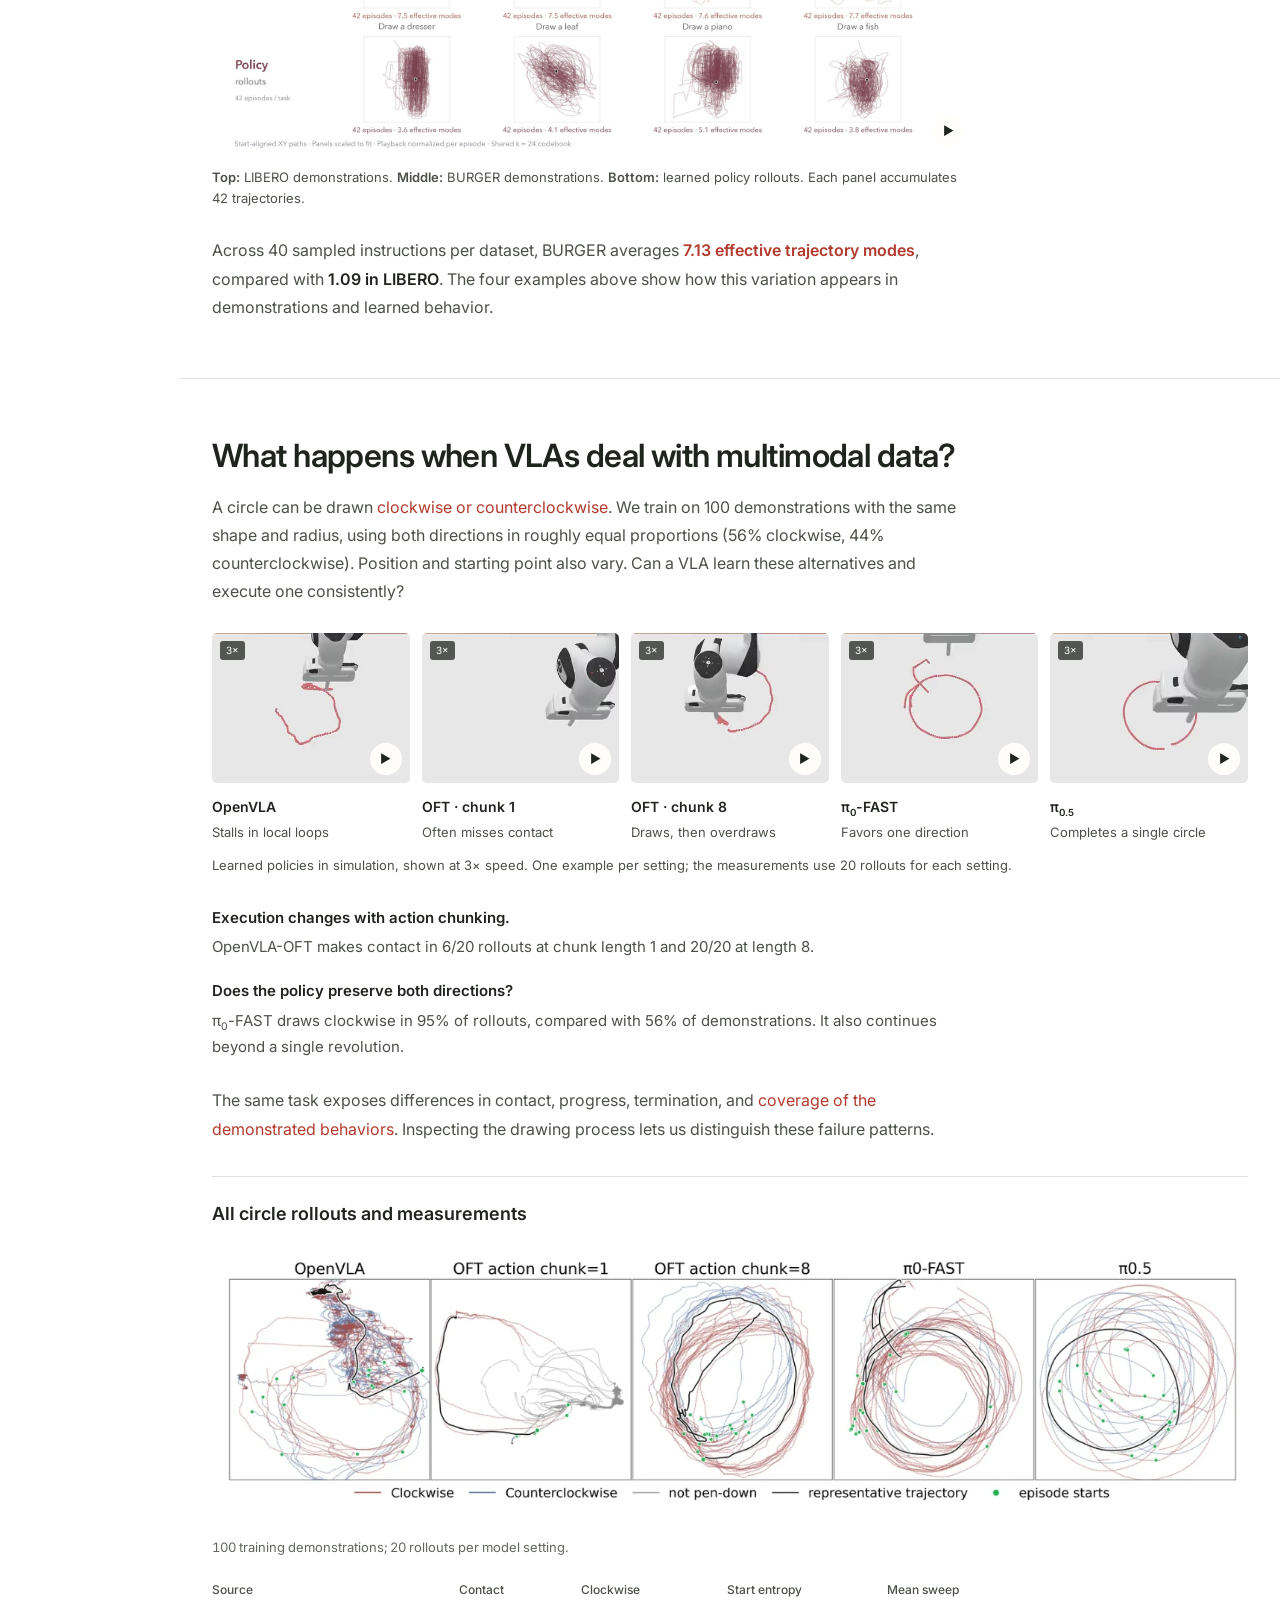
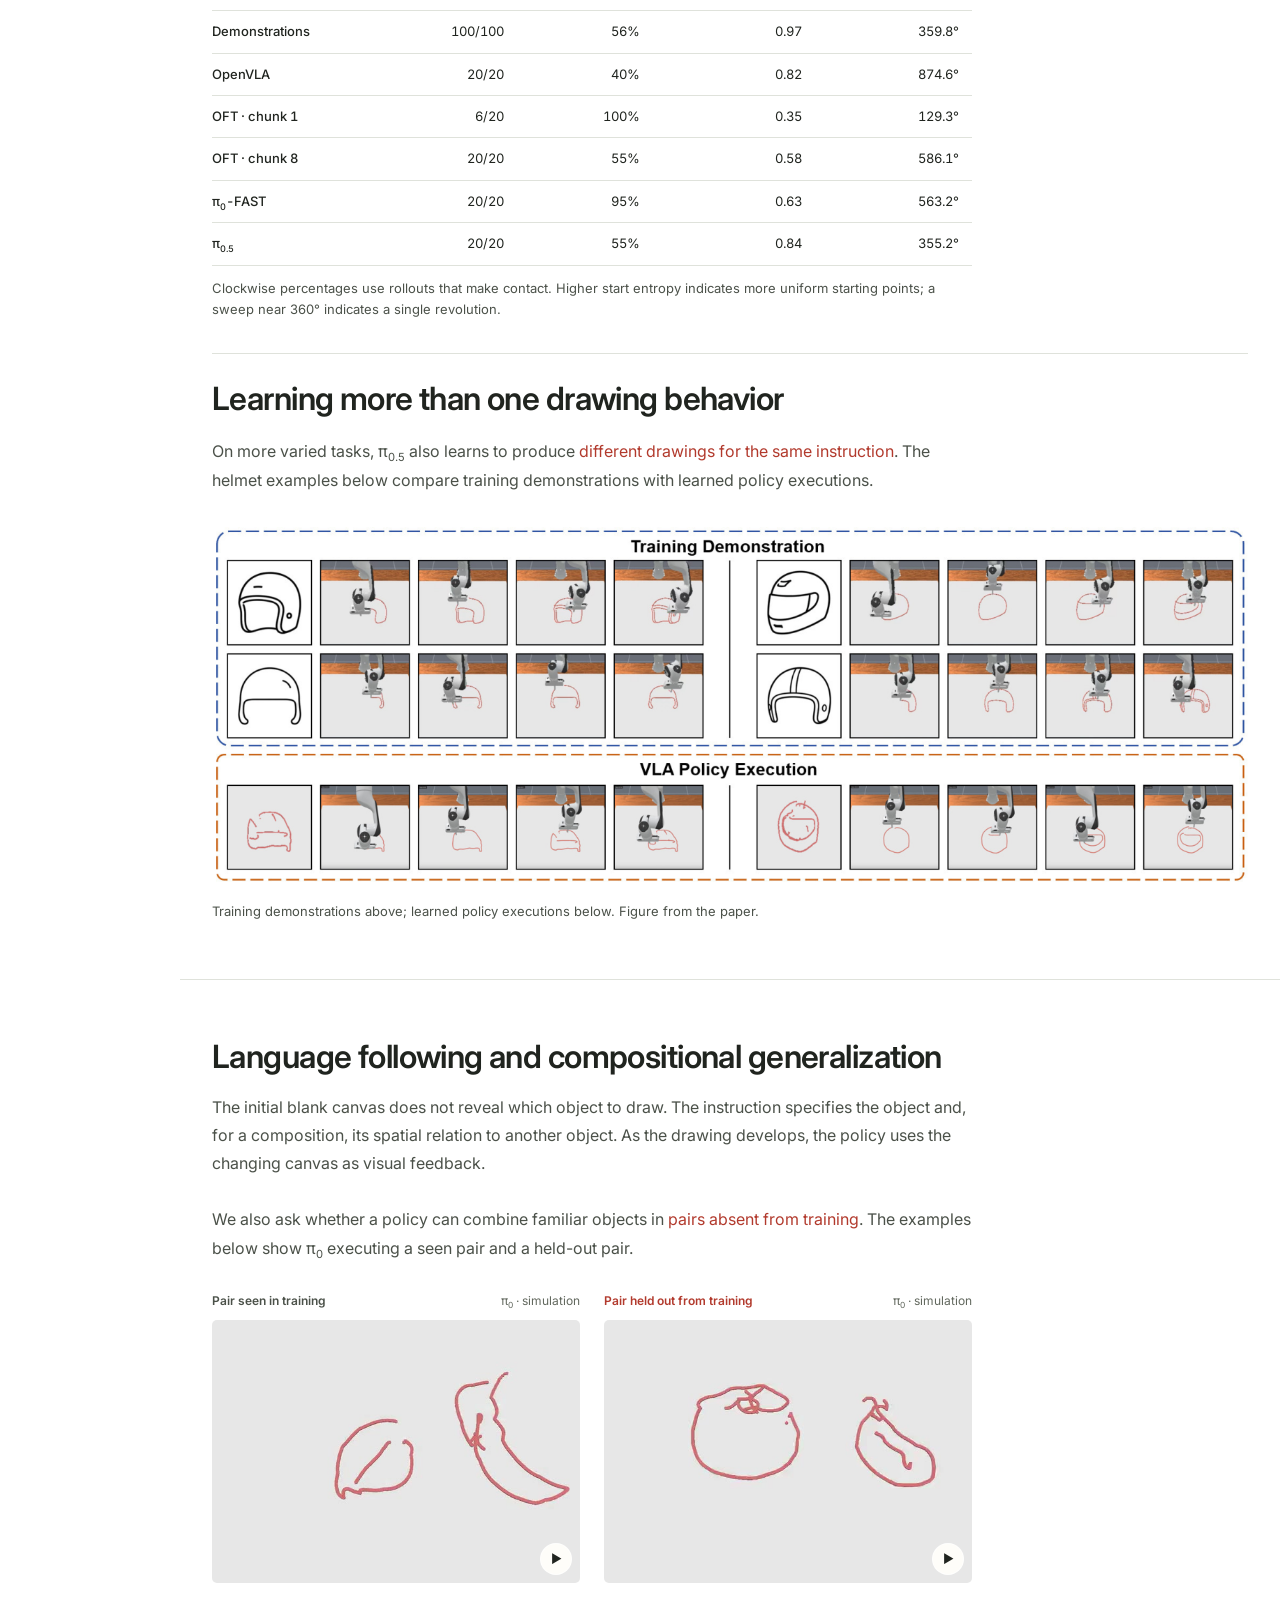
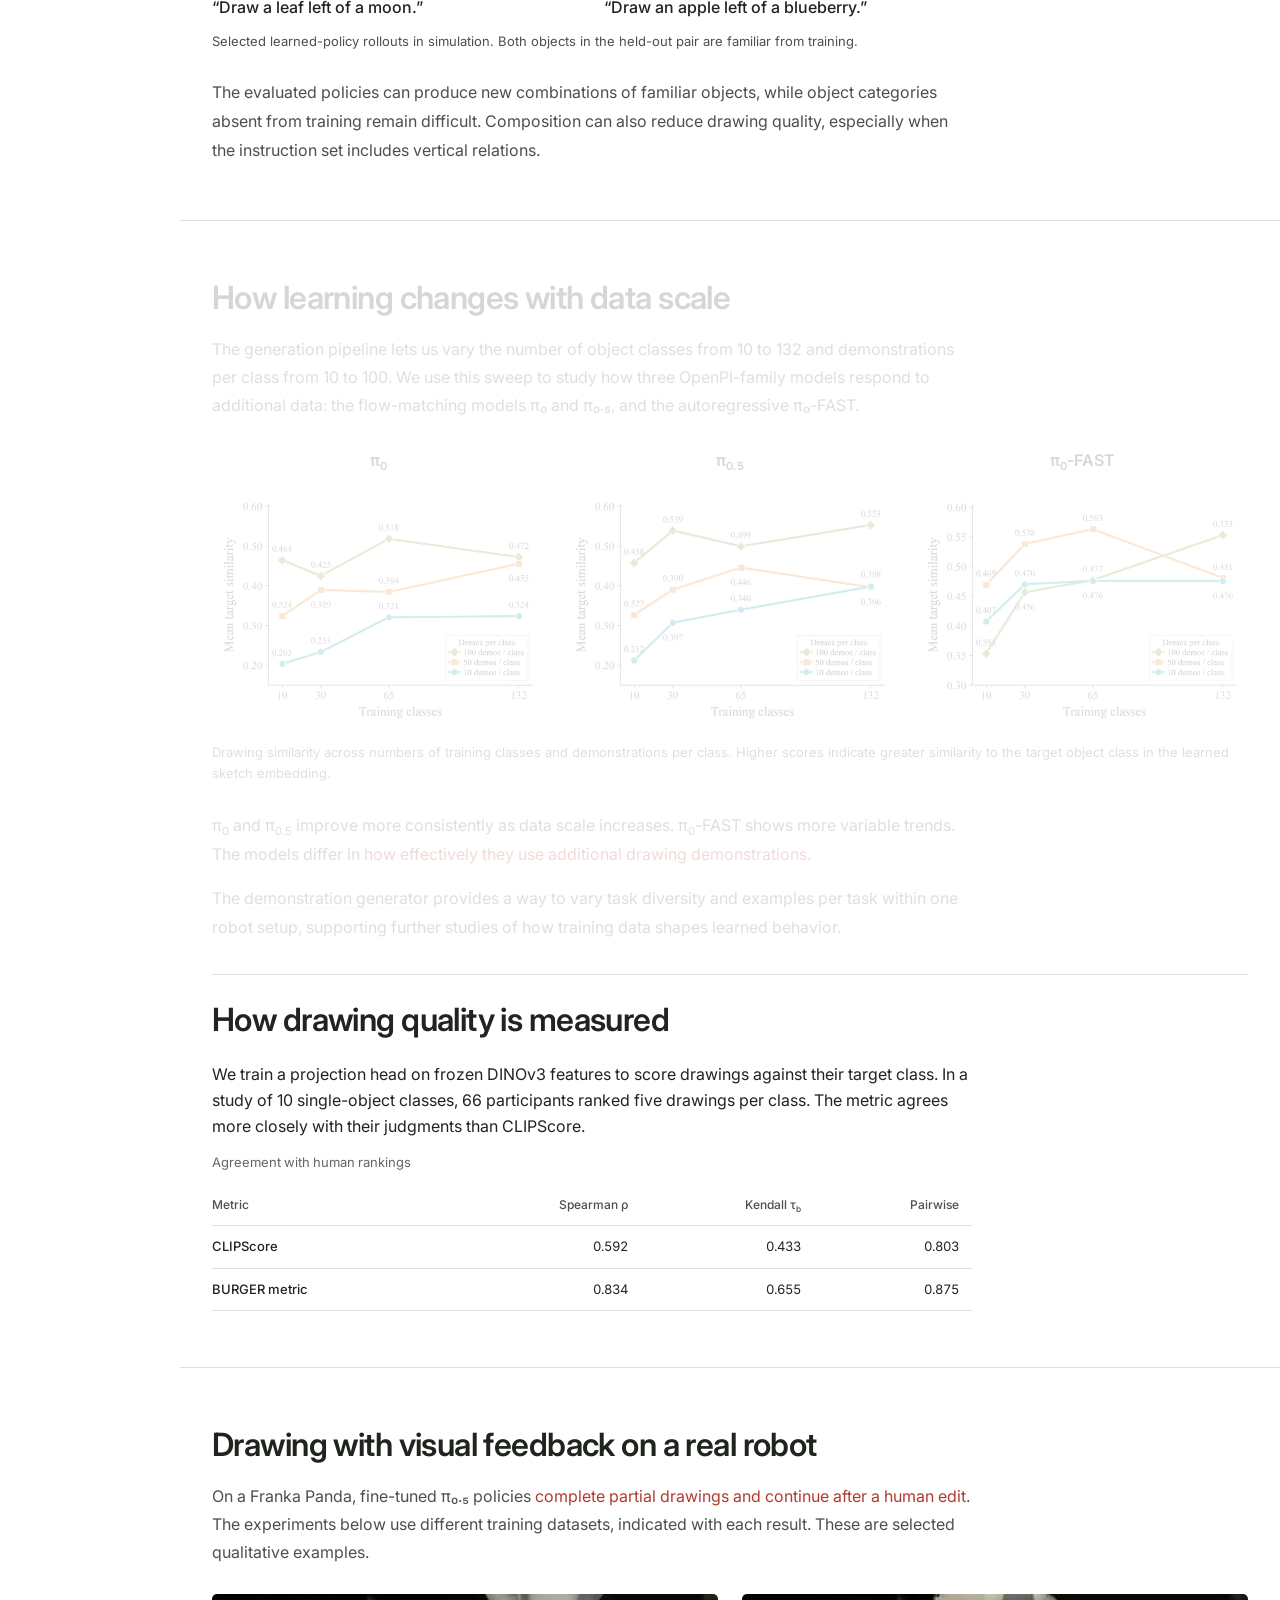
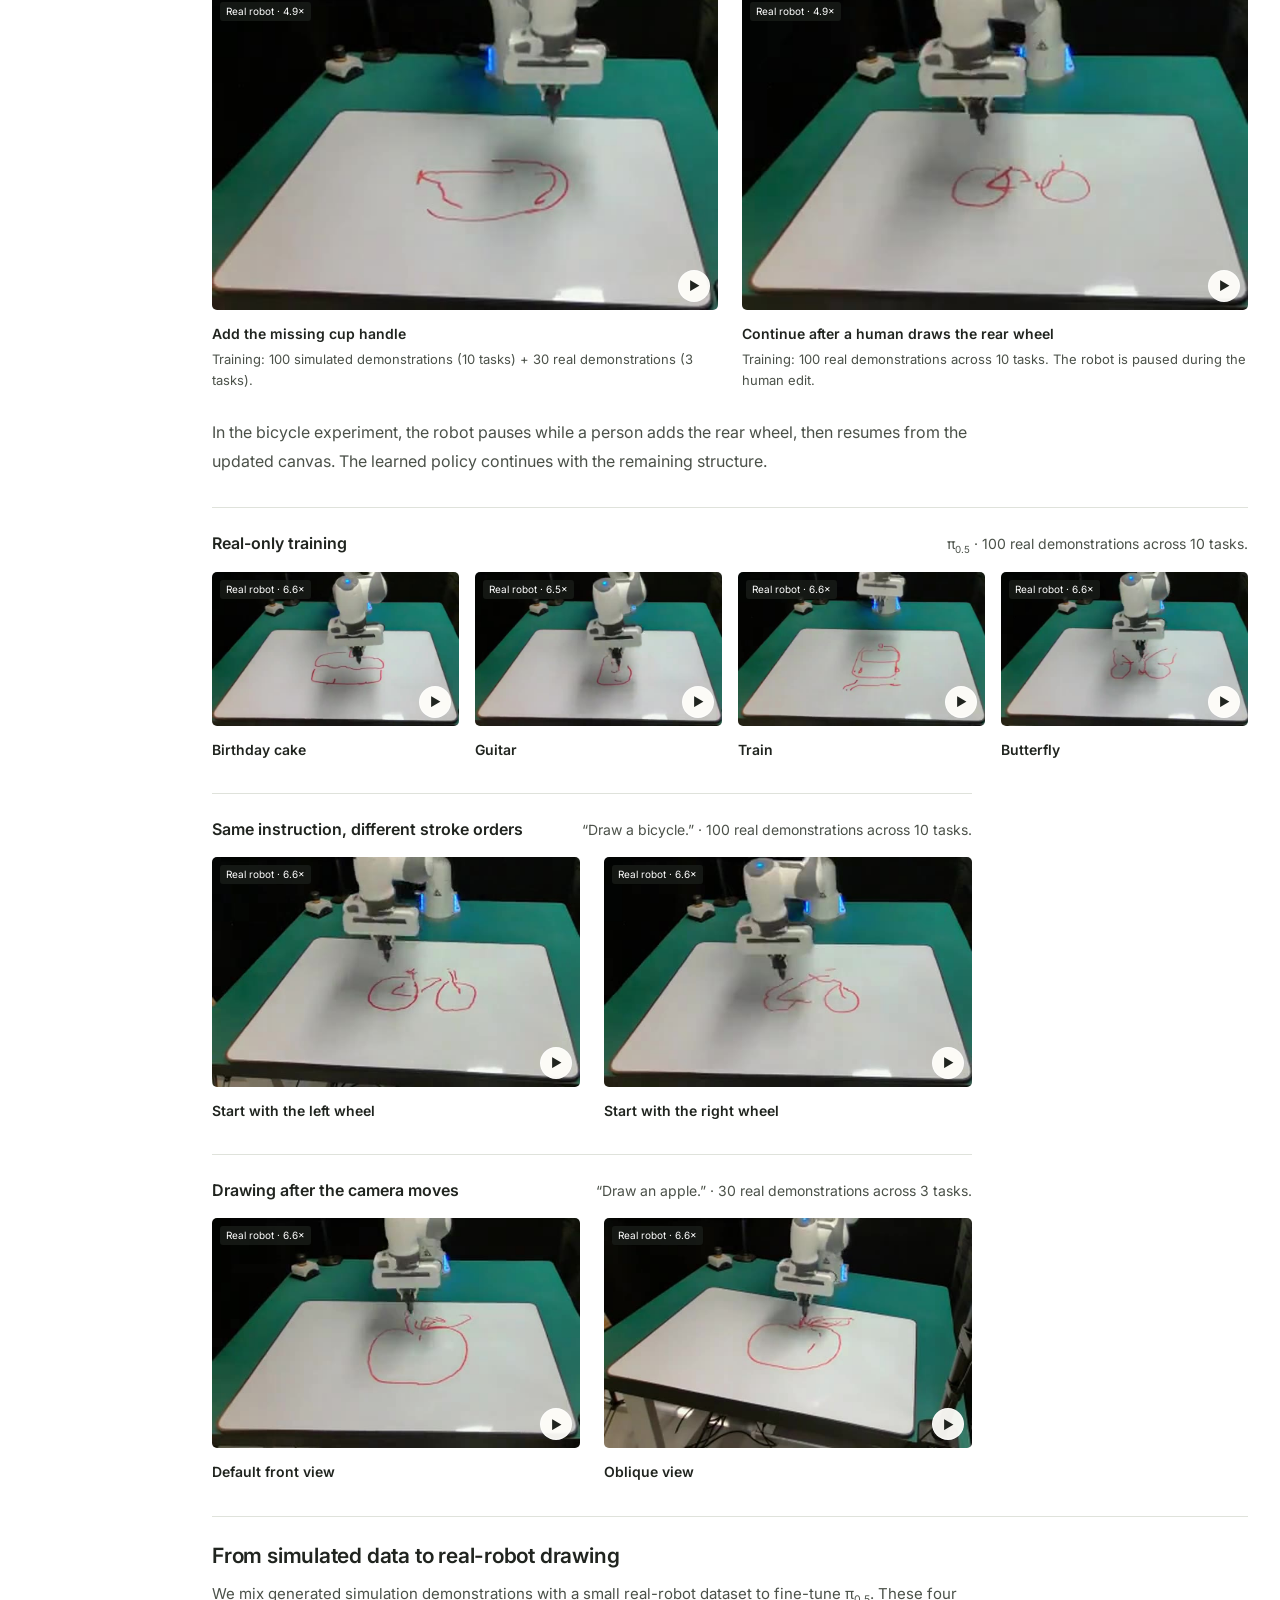
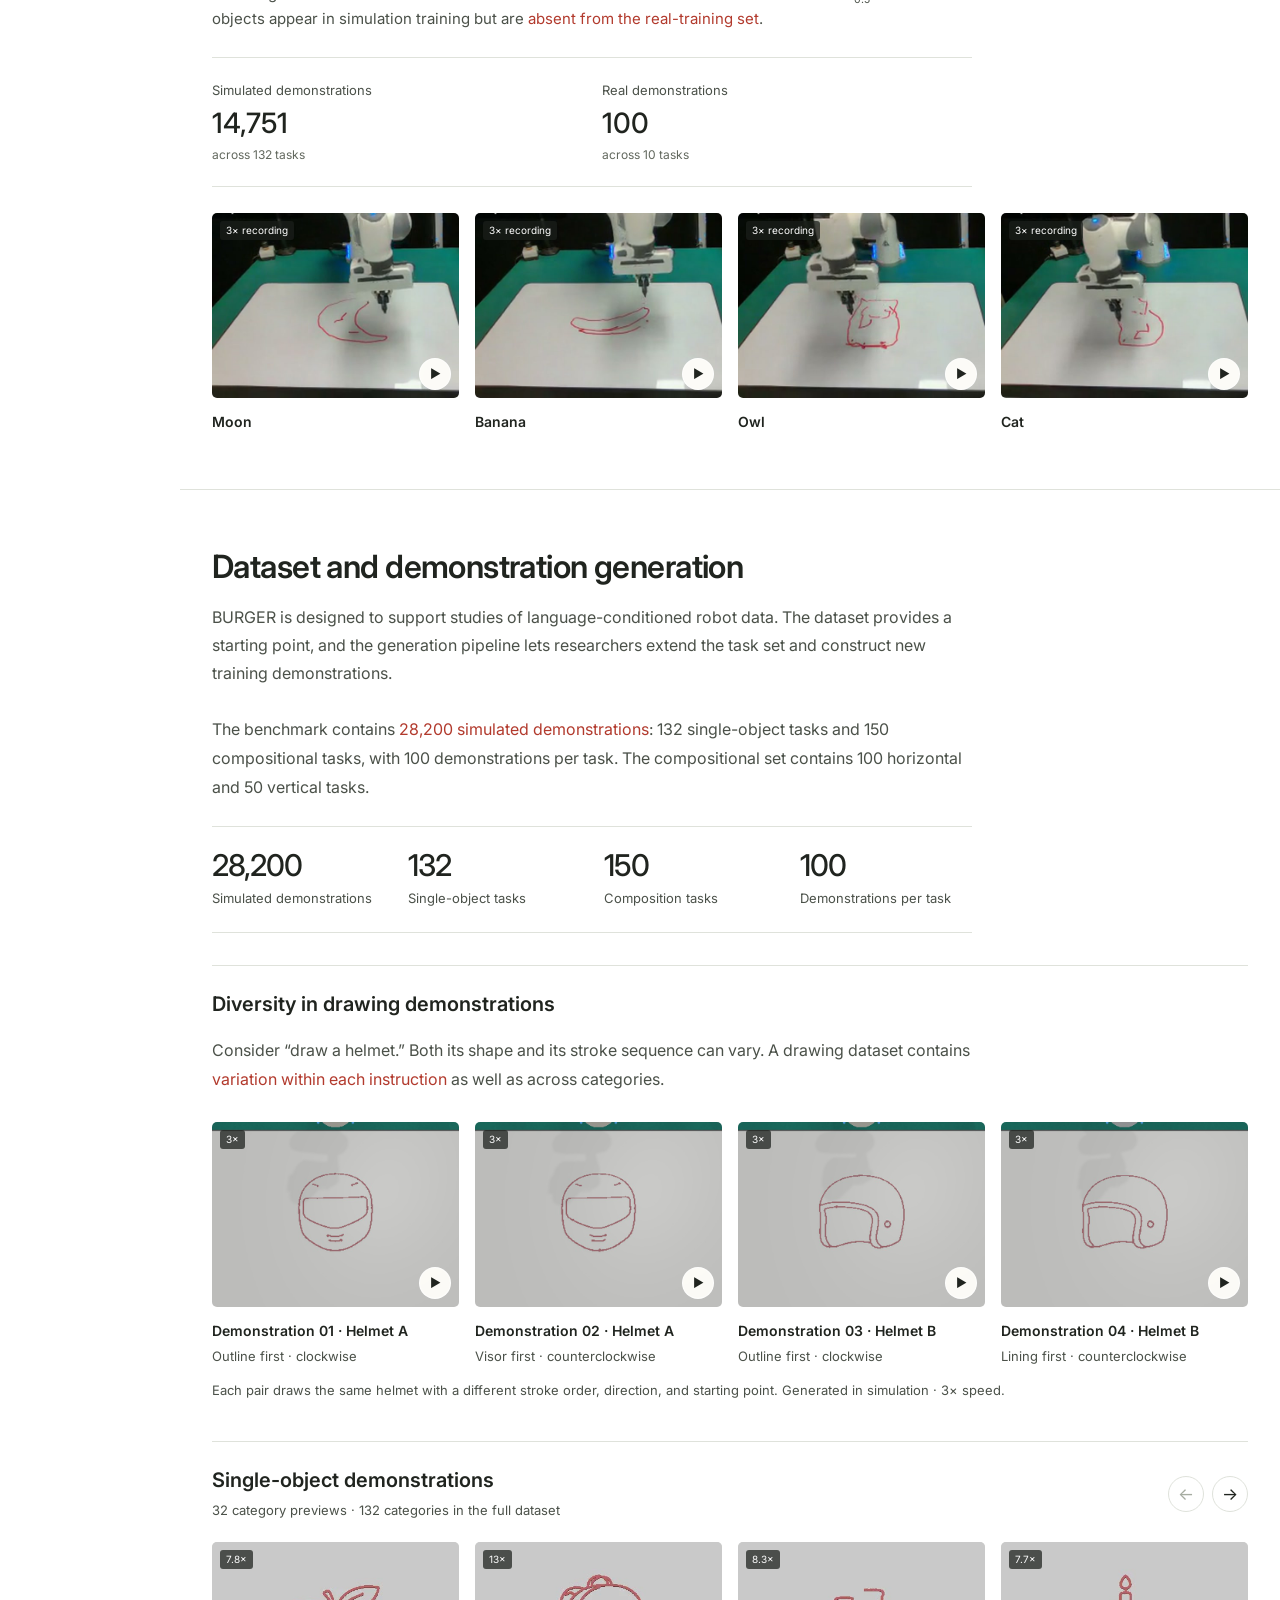
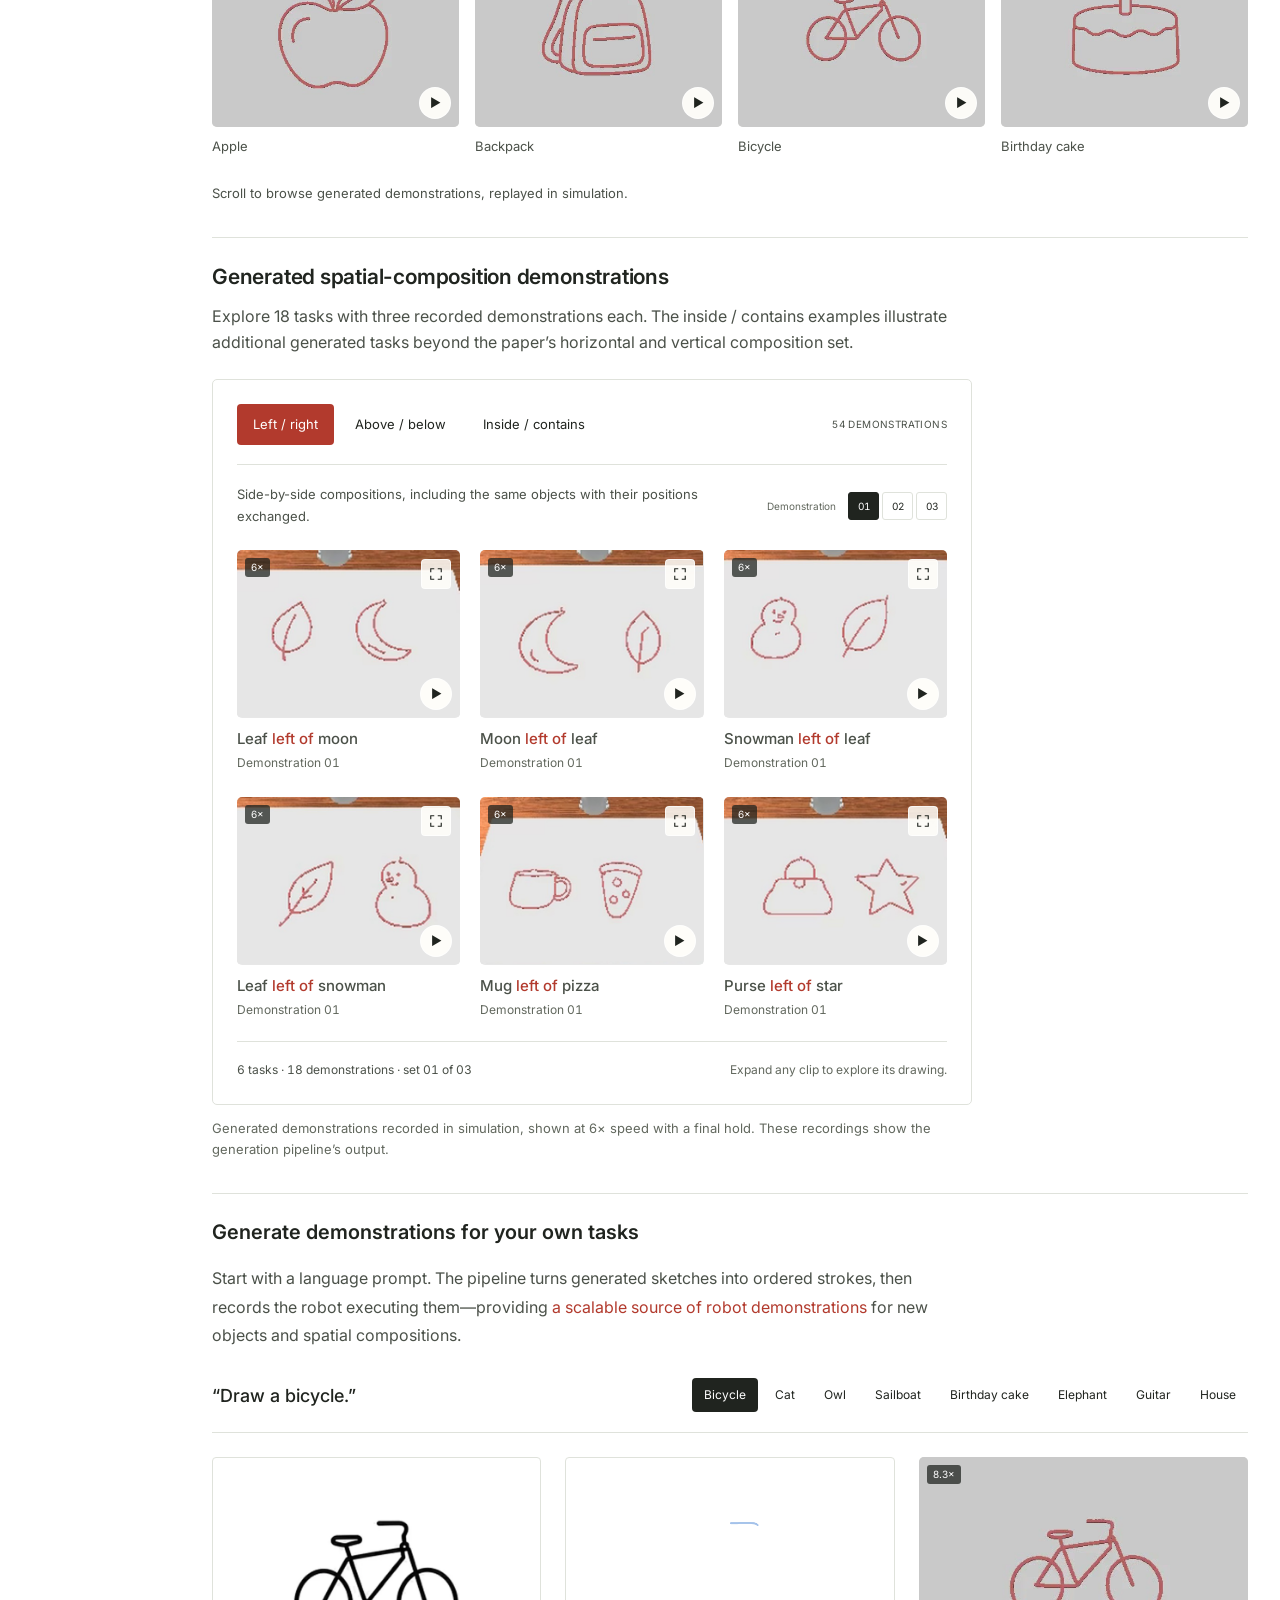
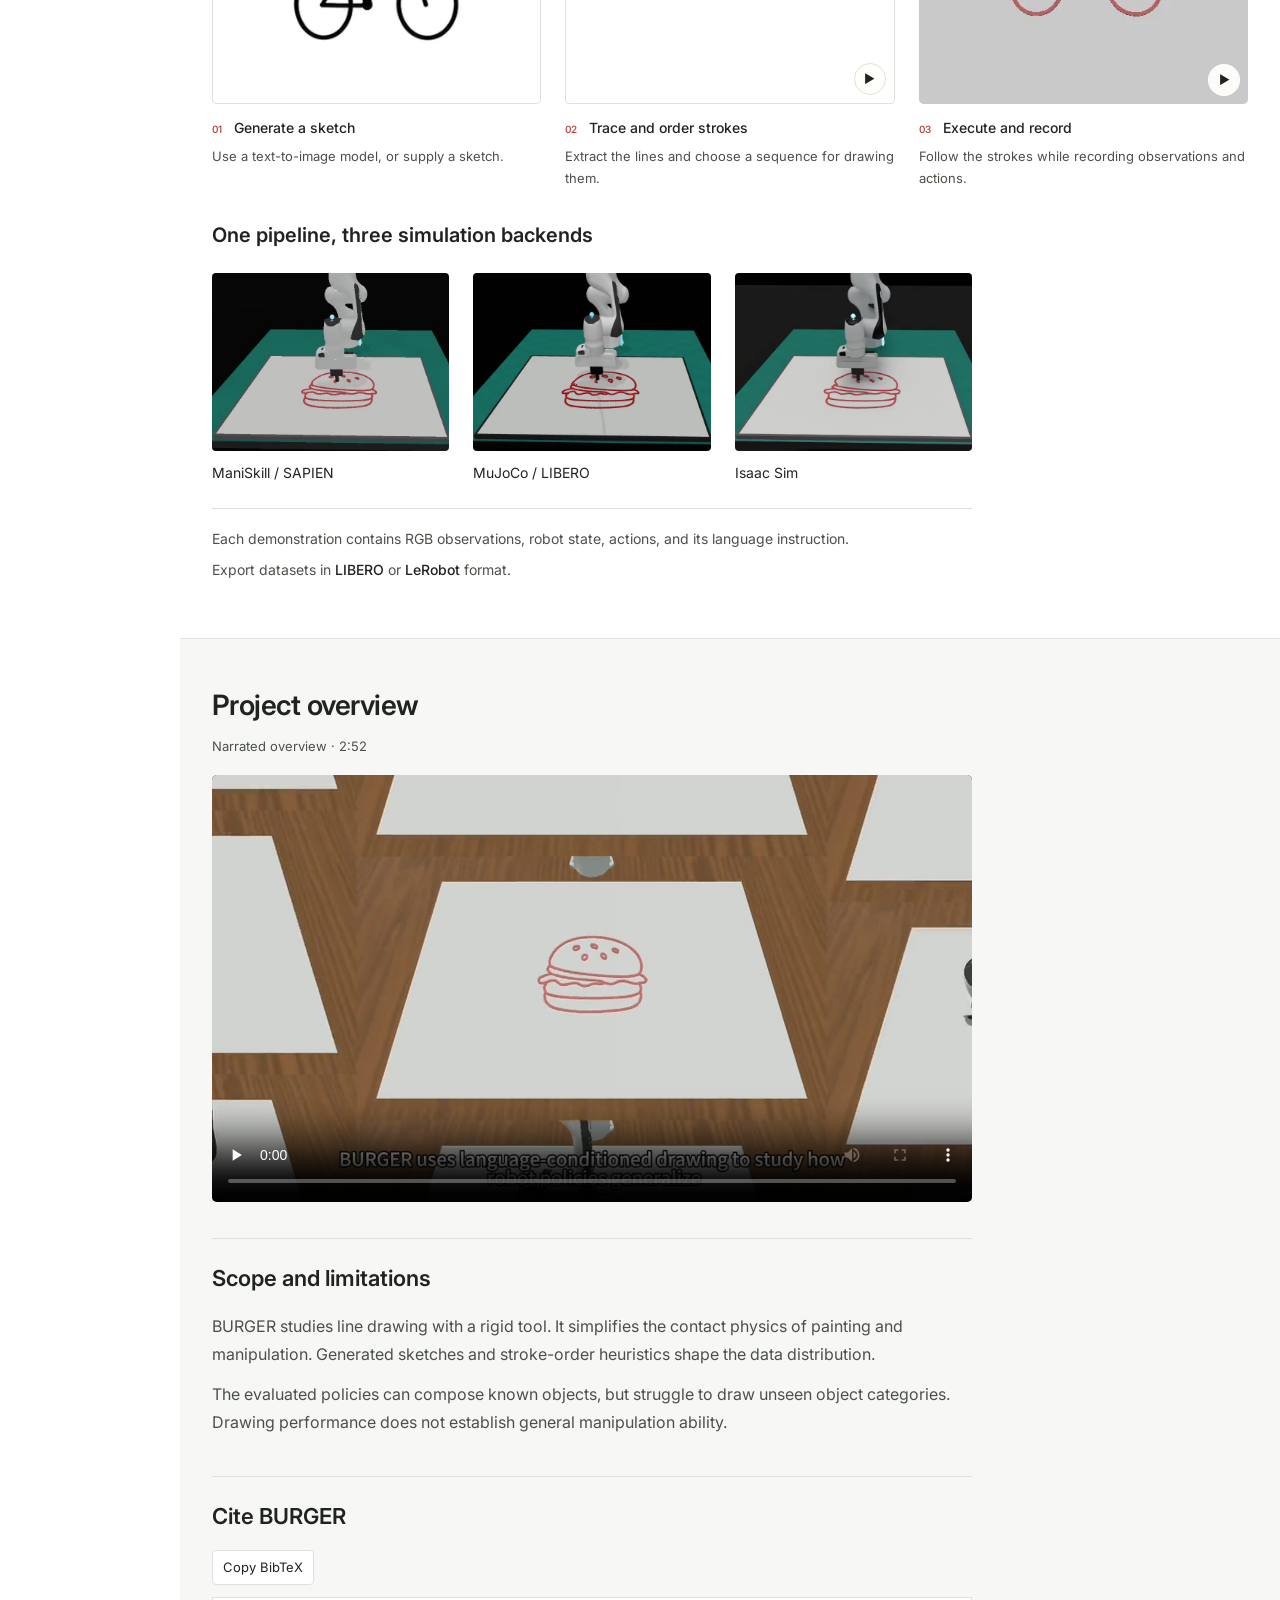
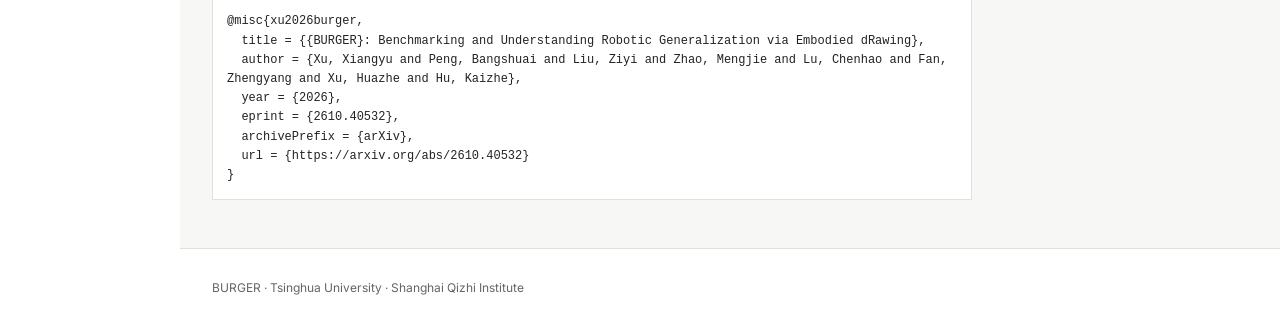
==== commit 1e5ba852: "Link Xiangyu Xu and Bangshuai Peng author profiles" ====
--- a/index.html
+++ b/index.html
@@ -27,8 +27,8 @@
           <span class="paper-title"><span class="accent">B</span>enchmarking and <span class="accent">U</span>nderstanding <span class="accent">R</span>obotic <span class="accent">G</span>eneralization<br class="desktop-break"> via <span class="accent">E</span>mbodied d<span class="accent">R</span>awing</span>
         </h1>
         <ul class="authors" aria-label="Authors">
-          <li>Xiangyu Xu<sup aria-label="Affiliation 1; equal contribution">1,*</sup></li>
-          <li>Bangshuai Peng<sup aria-label="Affiliation 1; equal contribution">1,*</sup></li>
+          <li><a href="https://openreview.net/profile?id=~Xiangyu_Xu10">Xiangyu Xu</a><sup aria-label="Affiliation 1; equal contribution">1,*</sup></li>
+          <li><a href="https://openreview.net/profile?id=~Bangshuai_Peng1">Bangshuai Peng</a><sup aria-label="Affiliation 1; equal contribution">1,*</sup></li>
           <li><a href="https://taichi-pink.github.io/Ziyi-Liu/">Ziyi Liu</a><sup aria-label="Affiliation 1; equal contribution">1,*</sup></li>
           <li><a href="https://qxjyqzw.github.io/">Mengjie Zhao</a><sup aria-label="Affiliation 1">1,*</sup></li>
           <li><a href="https://ctp314.github.io/">Chenhao Lu</a><sup aria-label="Affiliations 1 and 2">1,2</sup></li>
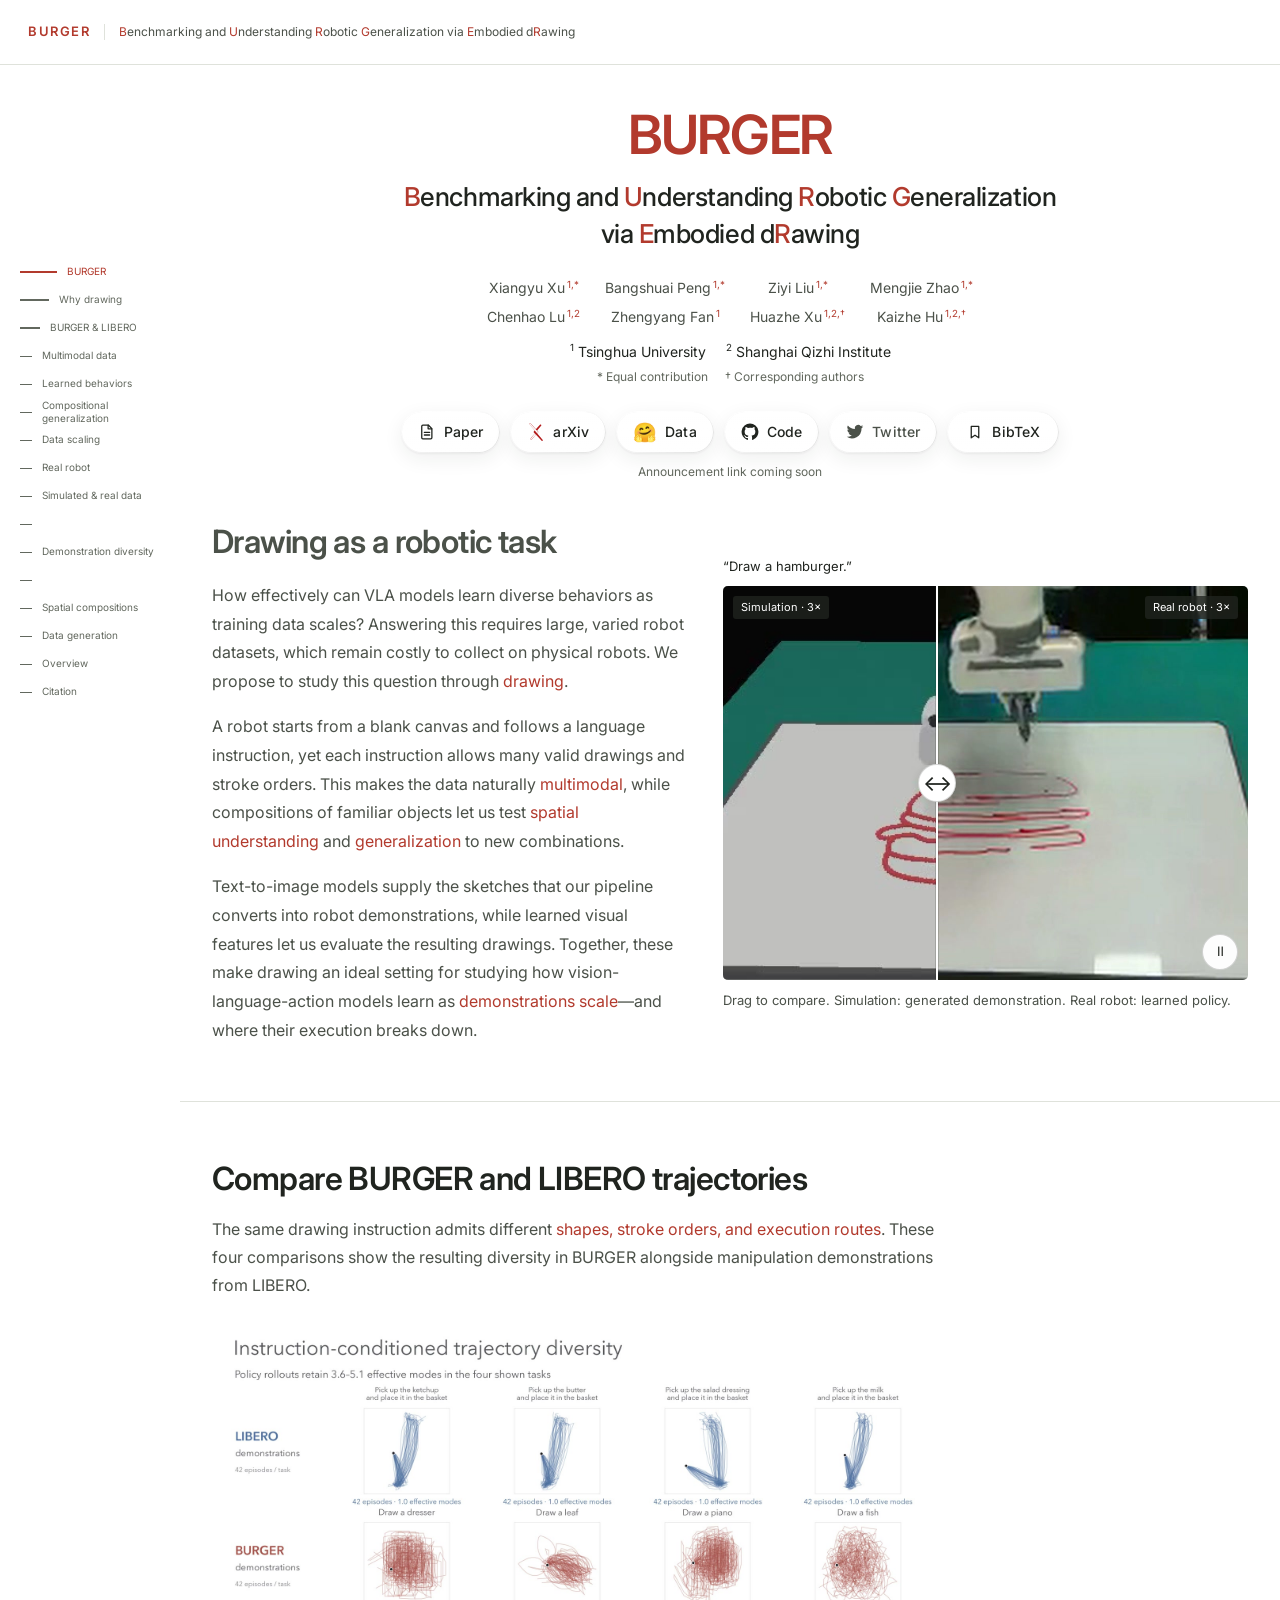
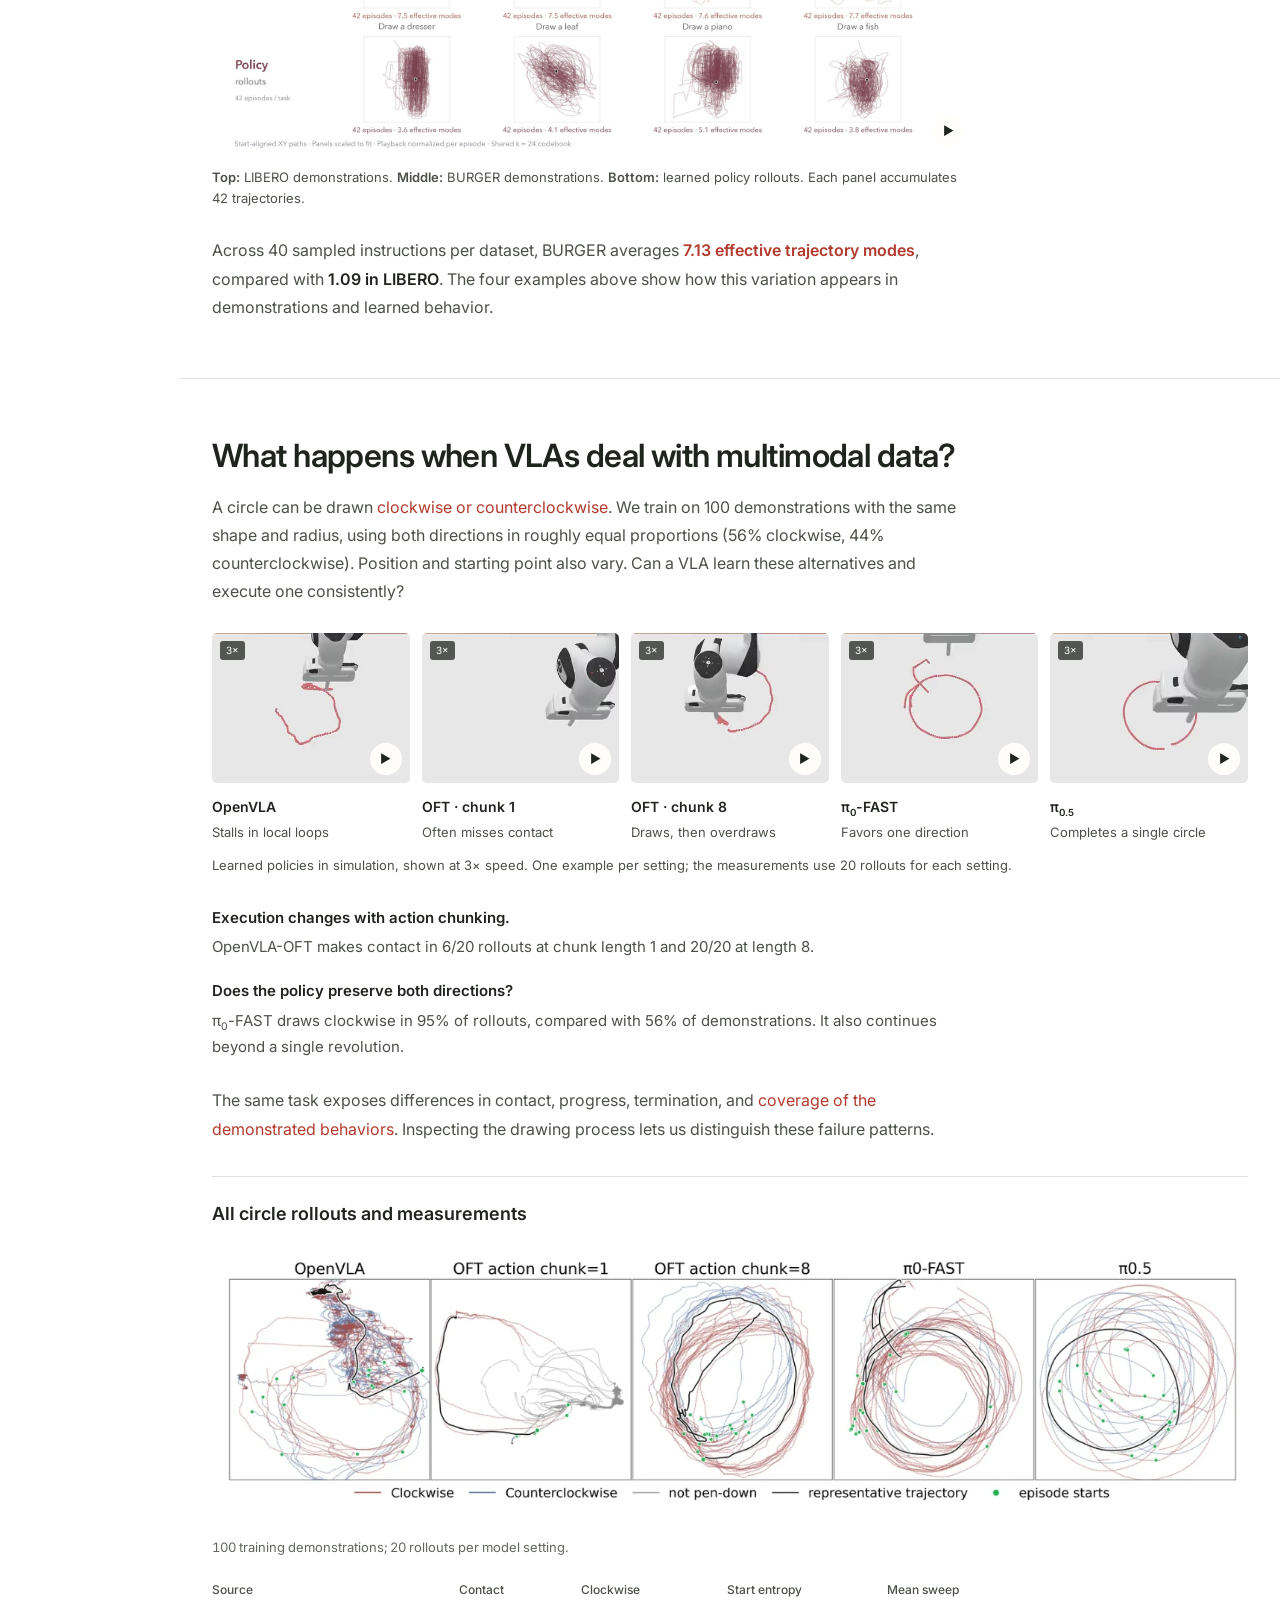
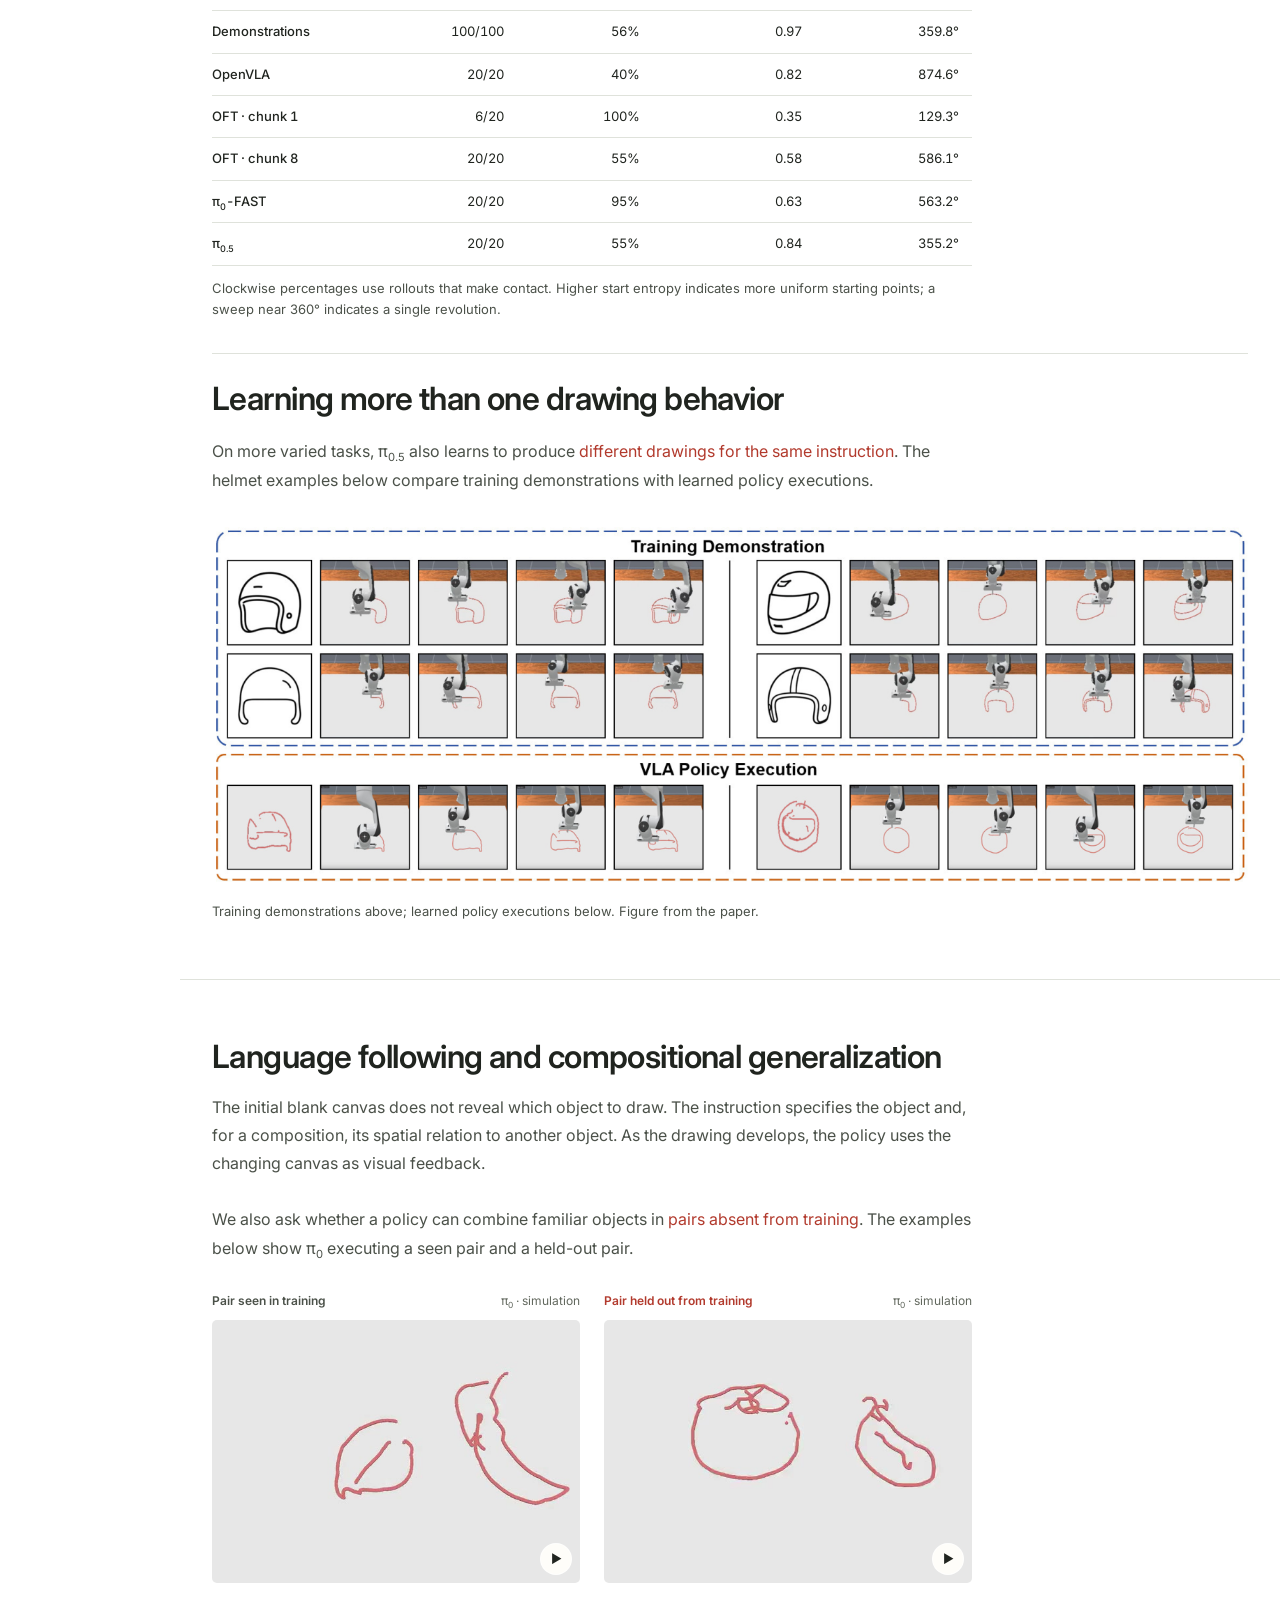
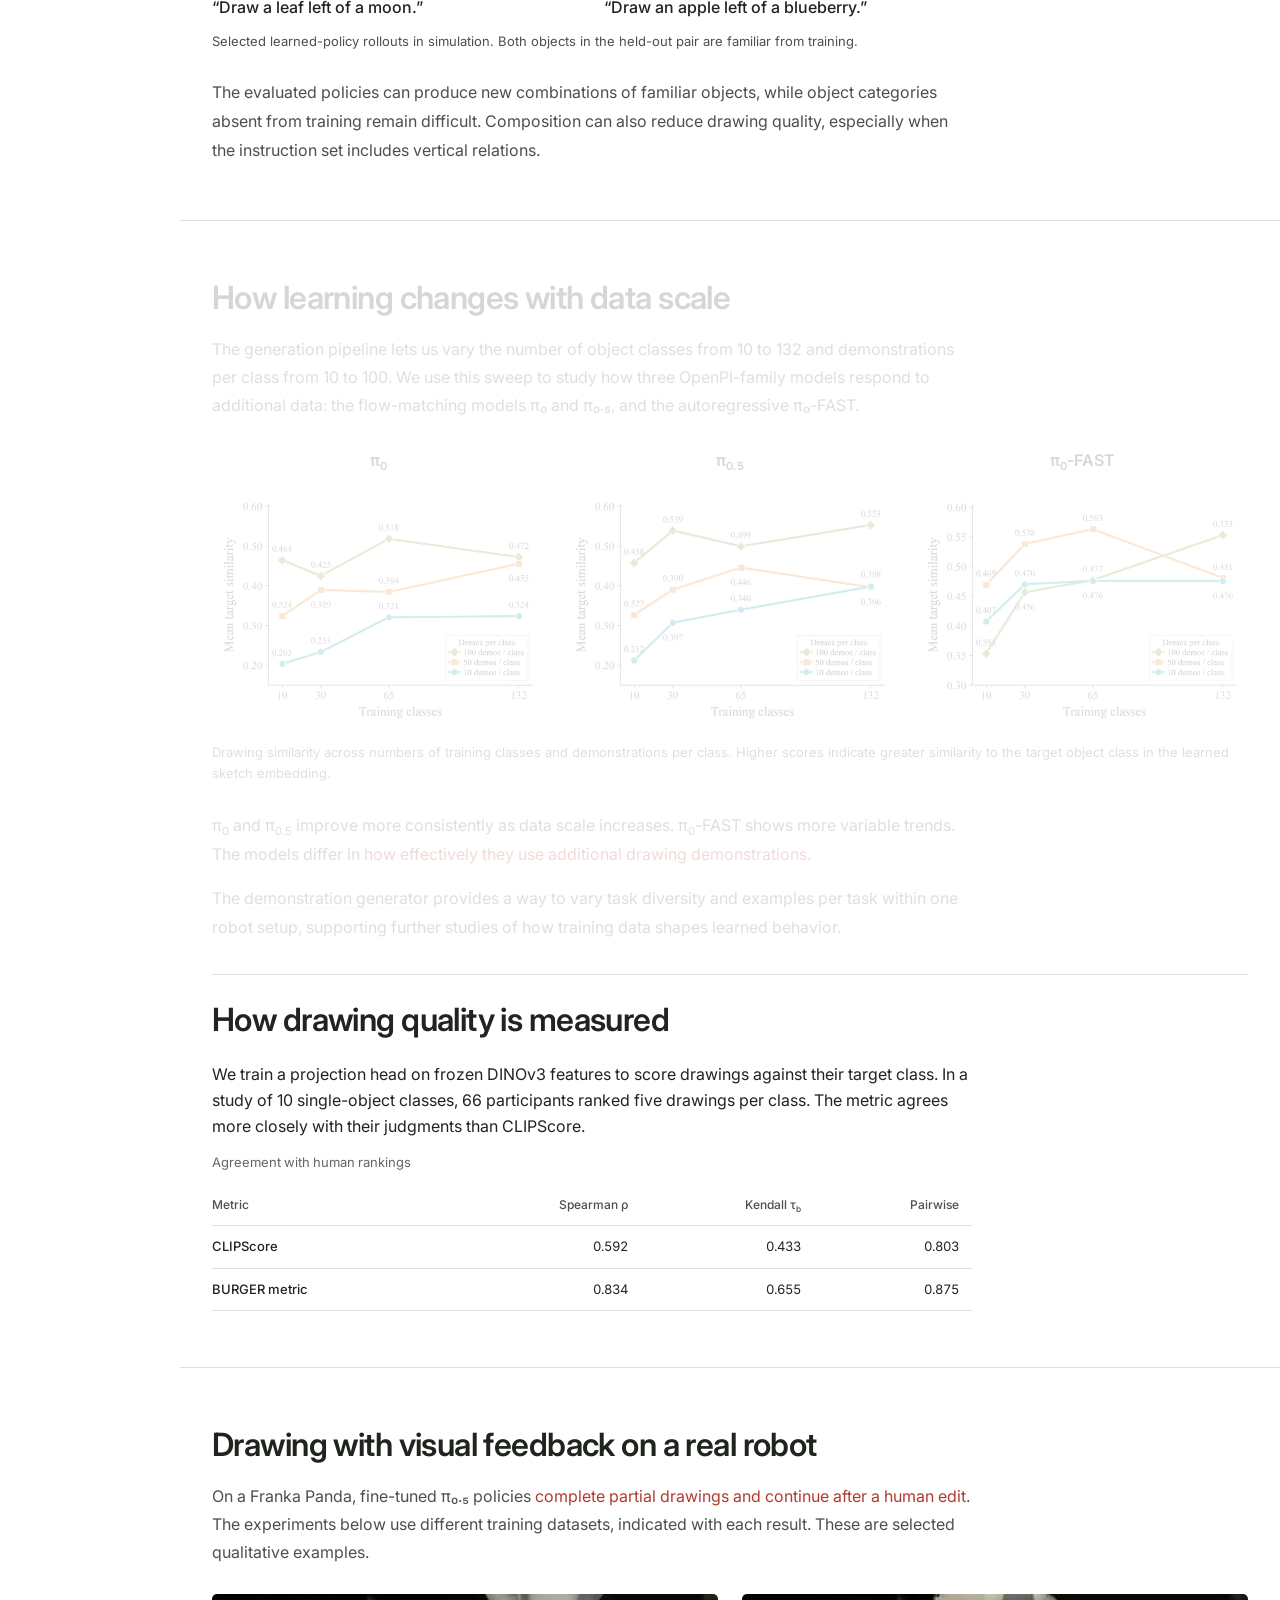
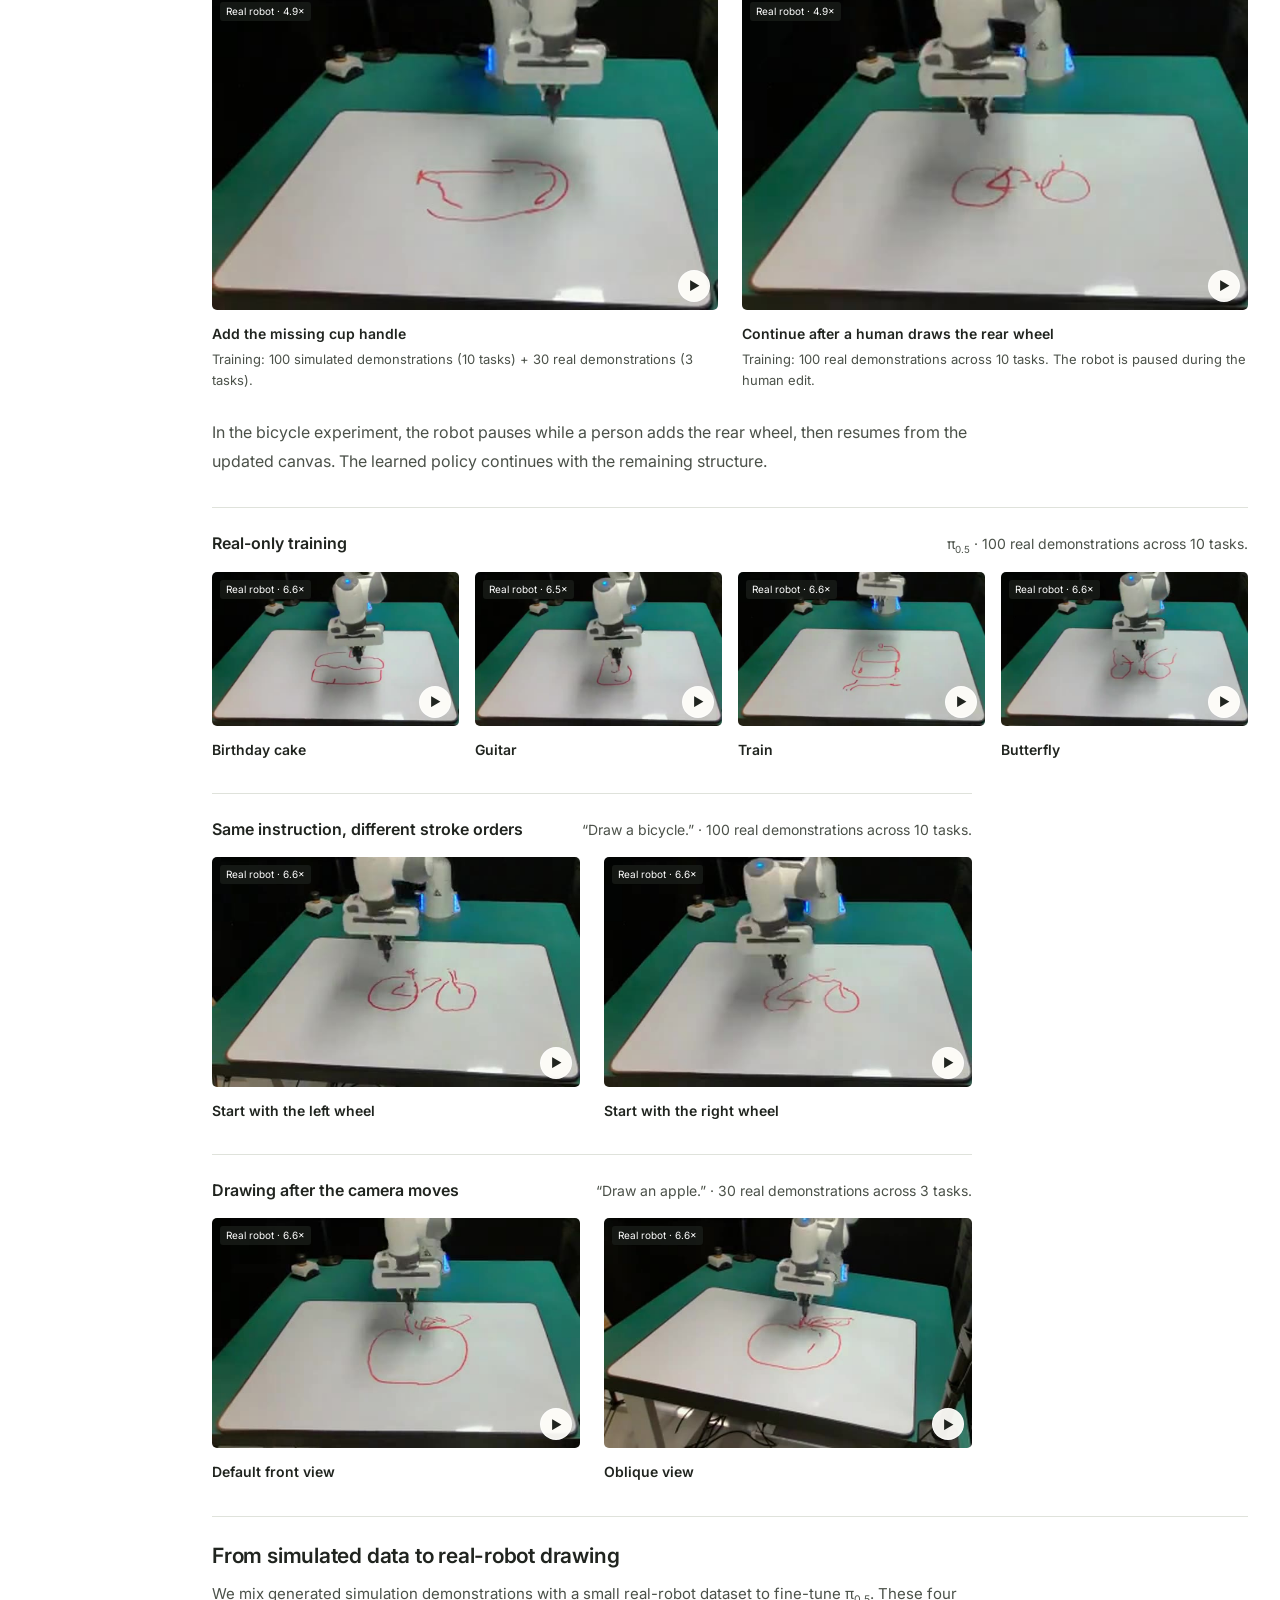
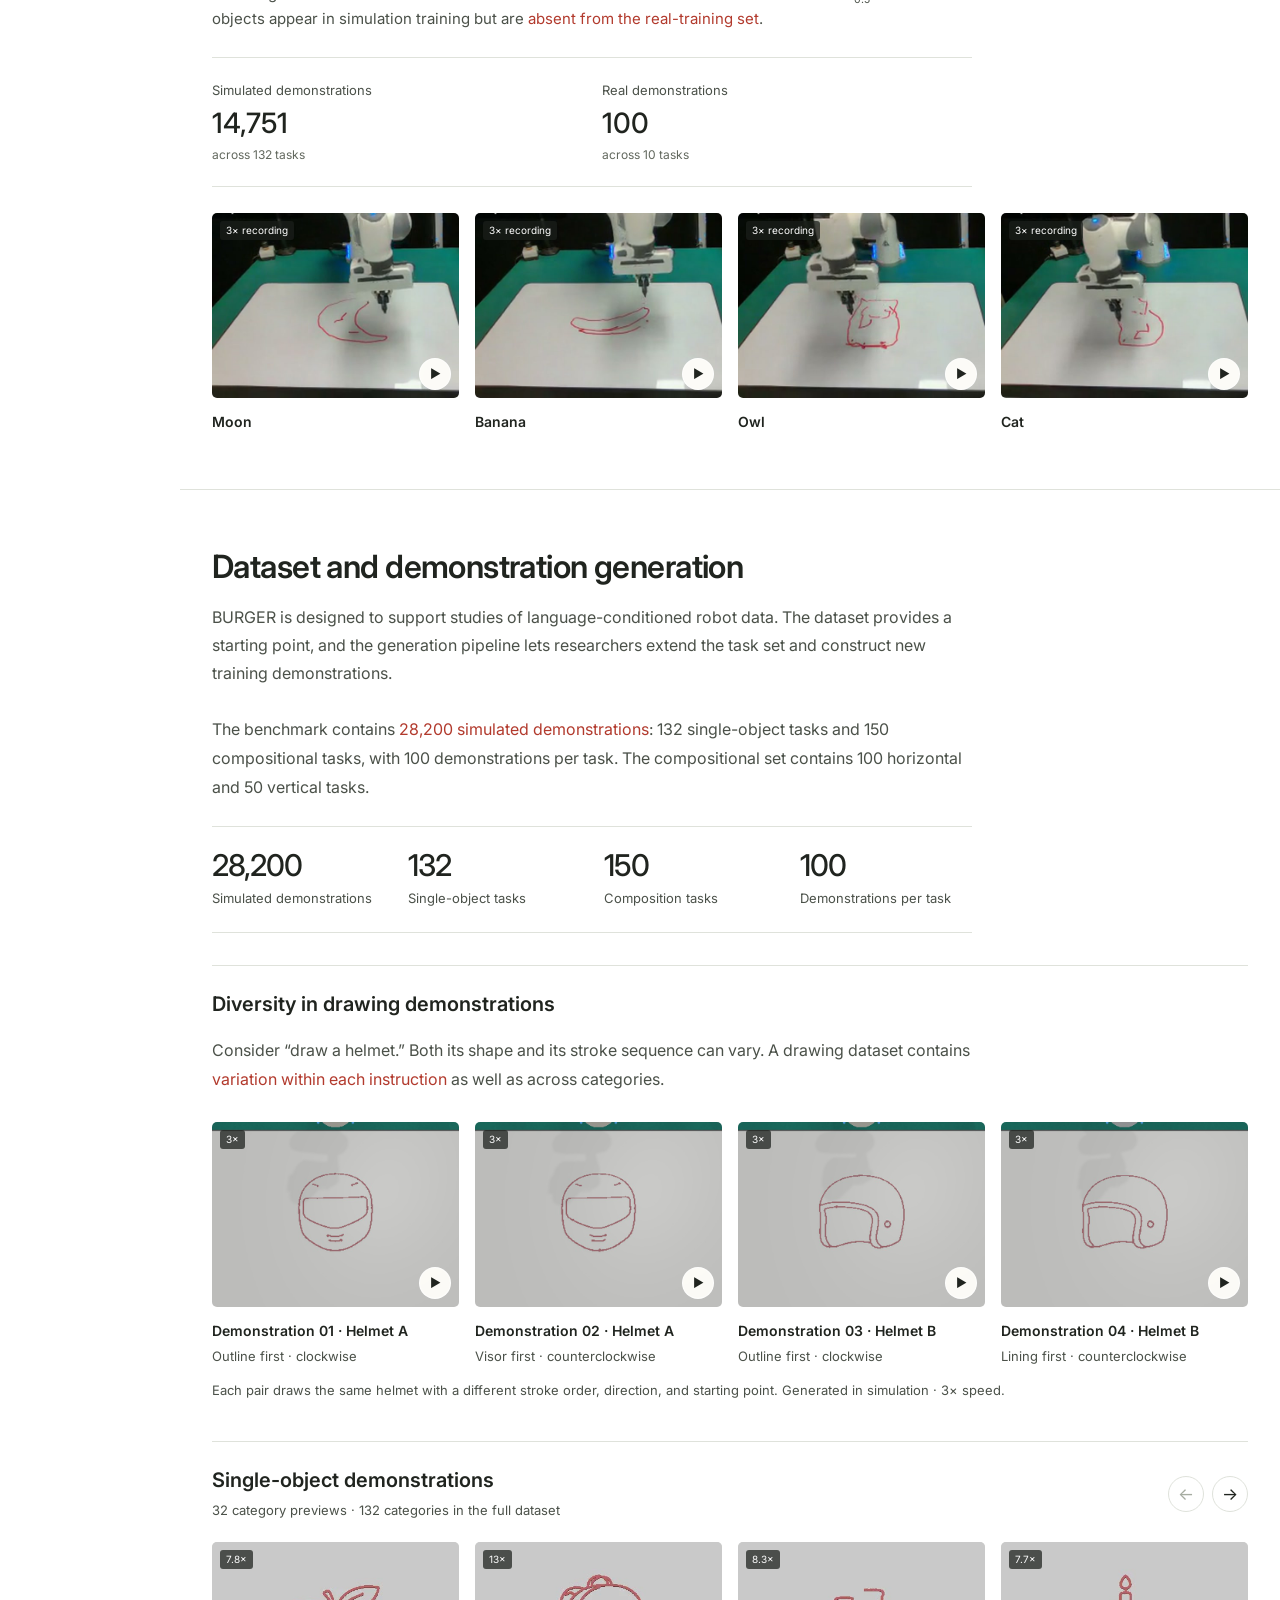
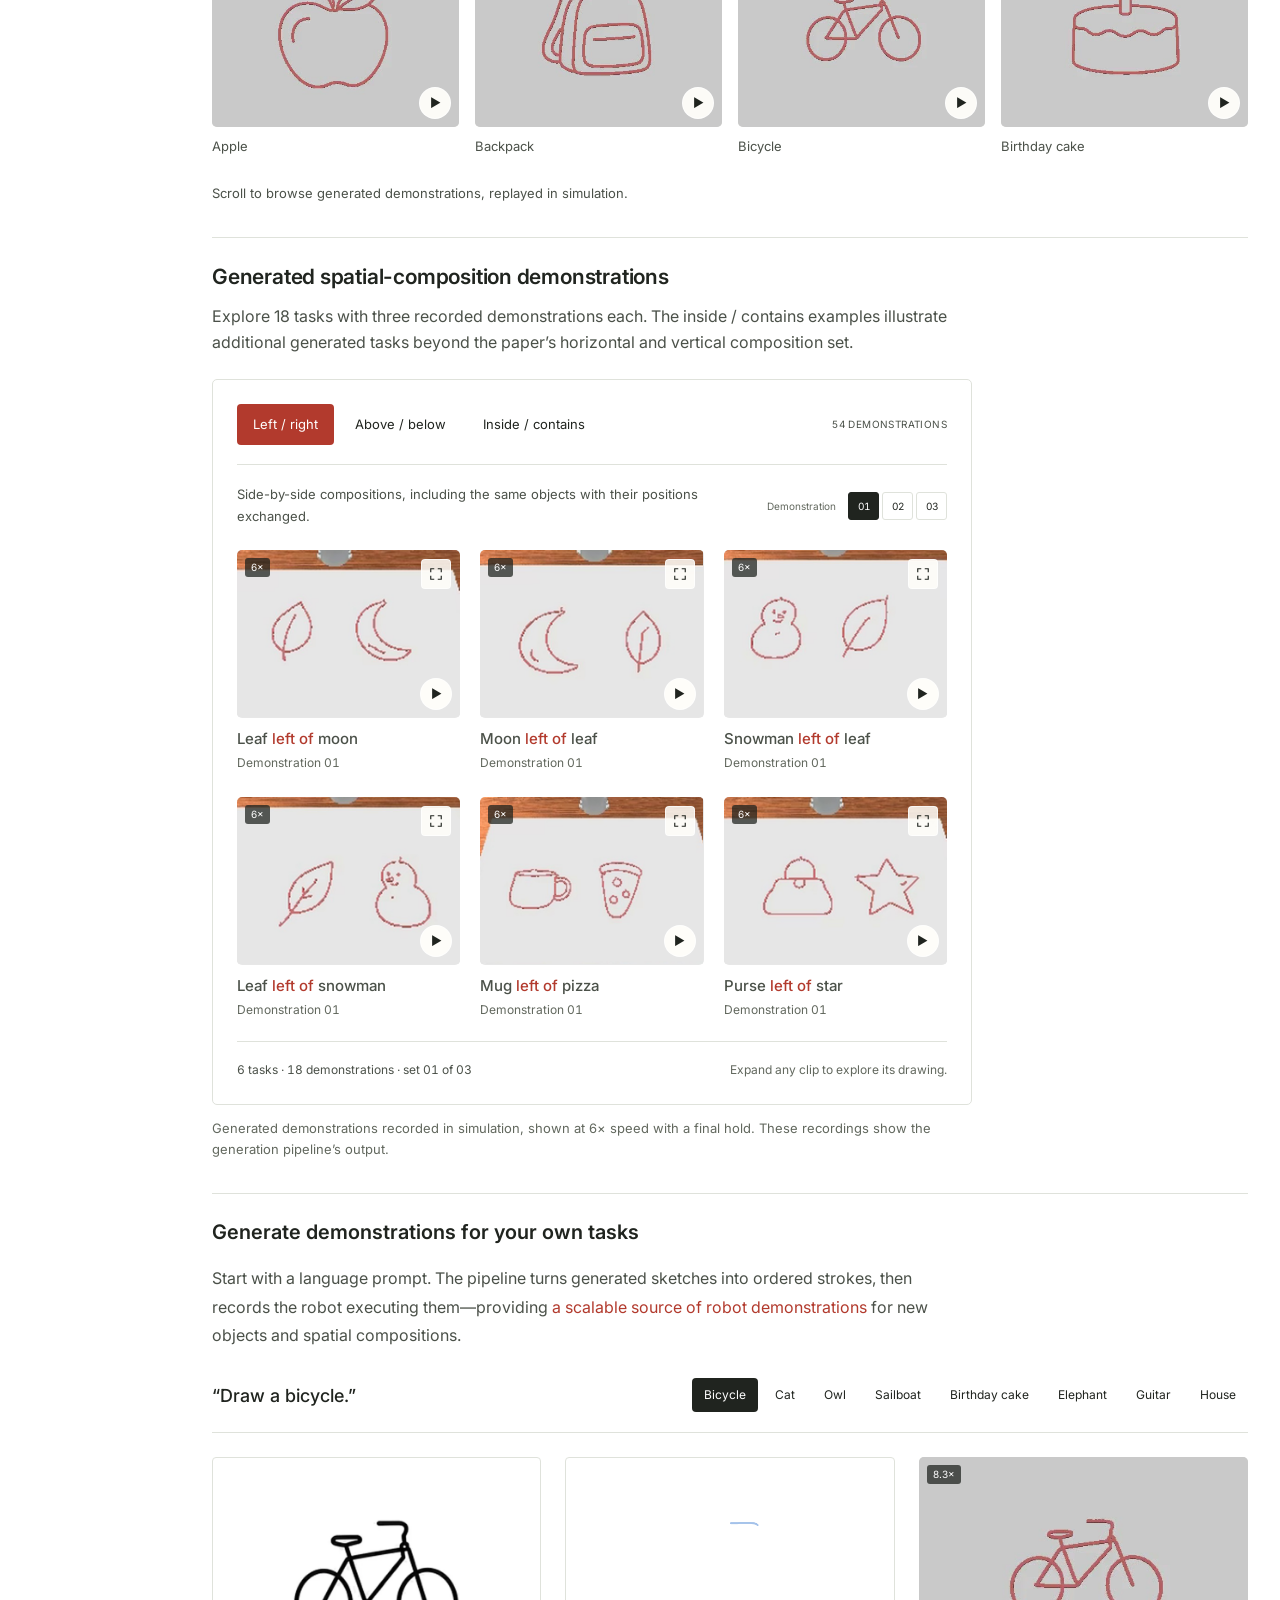
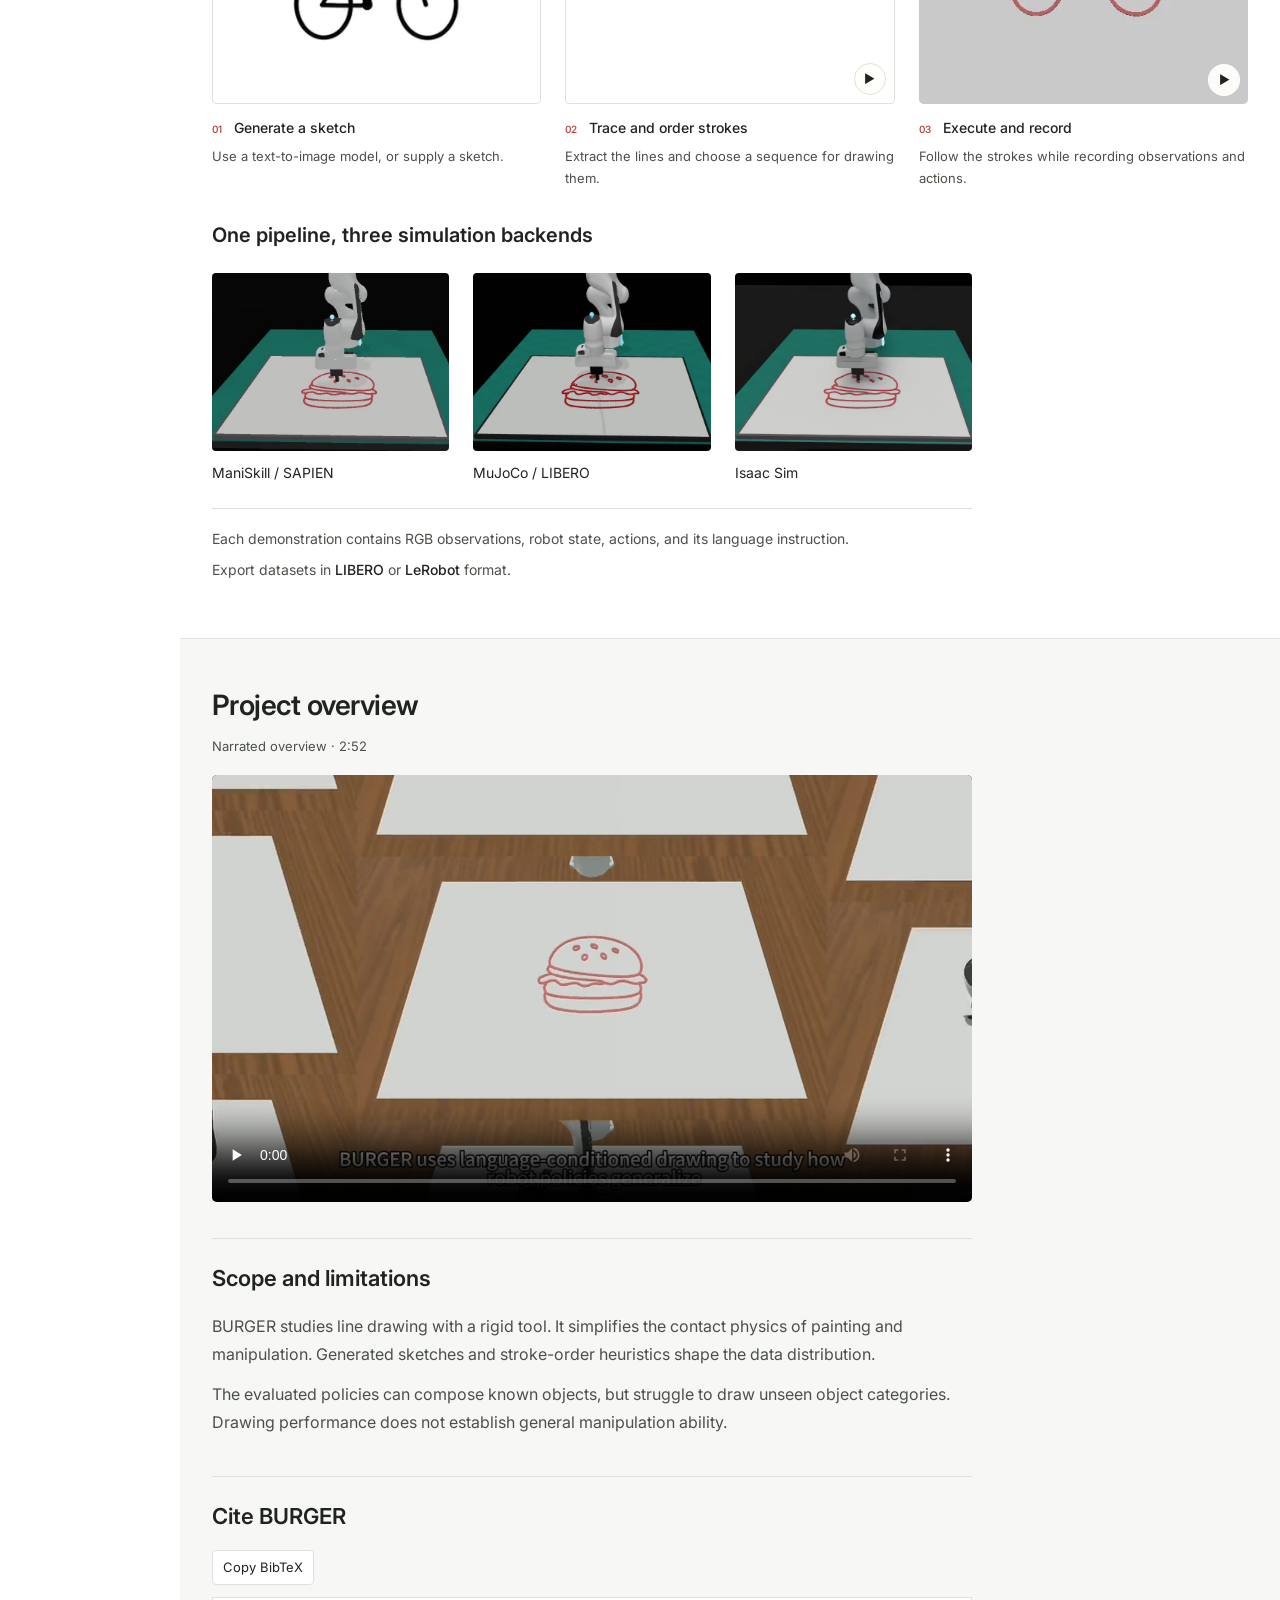
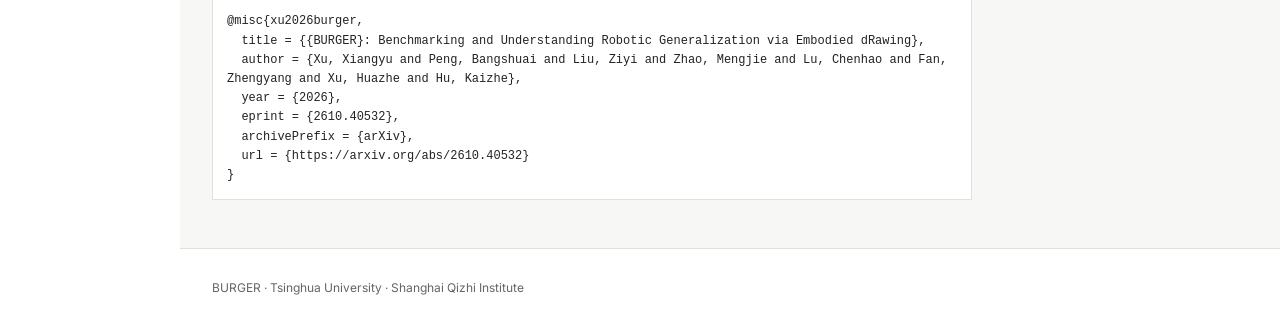
==== commit 1df11df2: "Link the Code button to the release repository" ====
--- a/index.html
+++ b/index.html
@@ -41,7 +41,7 @@
           <span><sup>2</sup> Shanghai Qizhi Institute</span>
         </p>
         <p class="author-notes">* Equal contribution <span>† Corresponding authors</span></p>
-        <div class="resources resource-links" aria-label="Project resources"><a class="resource-link" href="assets/paper/BURGER.pdf" aria-label="Read the BURGER paper (PDF)"><svg viewBox="0 0 24 24" aria-hidden="true" class="ic doc"><path d="M6.5 2.75h7.25l4.75 4.75v12.25a1.5 1.5 0 0 1-1.5 1.5h-10.5a1.5 1.5 0 0 1-1.5-1.5V4.25a1.5 1.5 0 0 1 1.5-1.5Z"/><path d="M13.5 3v4.75h4.75M8.5 12.5h7M8.5 16h7"/></svg><span>Paper</span></a><a class="resource-link" href="https://arxiv.org/abs/2610.40532" aria-label="Read BURGER on arXiv"><svg viewBox="0 0 24 24" aria-hidden="true" class="ic arxiv"><path d="M3.8423 0a1.0037 1.0037 0 0 0-.922.6078c-.1536.3687-.0438.6275.2938 1.1113l6.9185 8.3597-1.0223 1.1058a1.0393 1.0393 0 0 0 .003 1.4229l1.2292 1.3135-5.4391 6.4444c-.2803.299-.4538.823-.2971 1.1986a1.0253 1.0253 0 0 0 .9585.635.9133.9133 0 0 0 .6891-.3405l5.783-6.126 7.4902 8.0051a.8527.8527 0 0 0 .6835.2597.9575.9575 0 0 0 .8777-.6138c.1577-.377-.017-.7502-.306-1.1407l-7.0518-8.3418 1.0632-1.13a.9626.9626 0 0 0 .0089-1.3165L4.6336.4639s-.3733-.4535-.768-.463zm0 .272h.0166c.2179.0052.4874.2715.5644.3639l.005.006.0052.0055 10.169 10.9905a.6915.6915 0 0 1-.0072.945l-1.0666 1.133-1.4982-1.7724-8.5994-10.39c-.3286-.472-.352-.6183-.2592-.841a.7307.7307 0 0 1 .6704-.4401Zm14.341 1.5701a.877.877 0 0 0-.6554.2418l-5.6962 6.1584 1.6944 1.8319 5.3089-6.5138c.3251-.4335.479-.6603.3247-1.0292a1.1205 1.1205 0 0 0-.9763-.689zm-7.6557 12.2823 1.3186 1.4135-5.7864 6.1295a.6494.6494 0 0 1-.4959.26.7516.7516 0 0 1-.706-.4669c-.1119-.2682.0359-.6864.2442-.9083l.0051-.0055.0047-.0055z"/></svg><span>arXiv</span></a><a class="resource-link" href="https://huggingface.co/datasets/Zhaosying66/BURGER" aria-label="View the BURGER dataset on Hugging Face"><span class="hugging-face" aria-hidden="true">🤗</span><span>Data</span></a><button class="resource-link" type="button" disabled aria-label="Code link coming soon"><svg viewBox="0 0 24 24" fill="currentColor" aria-hidden="true"><path d="M12 .8a11.2 11.2 0 0 0-3.54 21.83c.56.1.76-.24.76-.54v-2.1c-3.12.68-3.78-1.32-3.78-1.32-.51-1.3-1.24-1.65-1.24-1.65-1.02-.7.08-.69.08-.69 1.13.08 1.72 1.16 1.72 1.16 1 1.72 2.62 1.22 3.26.93.1-.73.39-1.22.71-1.5-2.49-.29-5.1-1.25-5.1-5.54 0-1.22.44-2.22 1.15-3-.12-.28-.5-1.42.11-2.96 0 0 .94-.3 3.08 1.15A10.72 10.72 0 0 1 12 6.2c.95 0 1.9.13 2.8.38 2.13-1.45 3.07-1.15 3.07-1.15.61 1.54.23 2.68.11 2.96.72.78 1.15 1.78 1.15 3 0 4.3-2.62 5.25-5.12 5.53.4.35.76 1.03.76 2.08v3.09c0 .3.2.65.77.54A11.2 11.2 0 0 0 12 .8z"/></svg><span>Code</span></button><button class="resource-link" type="button" disabled aria-label="Twitter link coming soon"><svg viewBox="0 0 24 24" fill="currentColor" aria-hidden="true"><path d="M23 4.7a9.5 9.5 0 0 1-2.6.7 4.5 4.5 0 0 0 2-2.5 9.1 9.1 0 0 1-2.9 1.1 4.5 4.5 0 0 0-7.7 4.1A12.8 12.8 0 0 1 2.5 3.4a4.5 4.5 0 0 0 1.4 6 4.5 4.5 0 0 1-2-.6v.1a4.5 4.5 0 0 0 3.6 4.4 4.5 4.5 0 0 1-2 .1 4.5 4.5 0 0 0 4.2 3.1A9 9 0 0 1 1 18.4a12.8 12.8 0 0 0 19.7-10.8v-.6A9.2 9.2 0 0 0 23 4.7z"/></svg><span>Twitter</span></button><button class="resource-link" type="button" data-copy="citation" aria-label="Copy BibTeX citation"><svg viewBox="0 0 24 24" aria-hidden="true" class="ic doc"><path d="M7 4.5h10v15.25l-5-3.5-5 3.5Z"/></svg><span data-copy-label>BibTeX</span></button><span class="copy-status resource-copy-status" role="status" aria-live="polite"></span></div><p class="resource-status">Code and announcement links coming soon</p>
+        <div class="resources resource-links" aria-label="Project resources"><a class="resource-link" href="assets/paper/BURGER.pdf" aria-label="Read the BURGER paper (PDF)"><svg viewBox="0 0 24 24" aria-hidden="true" class="ic doc"><path d="M6.5 2.75h7.25l4.75 4.75v12.25a1.5 1.5 0 0 1-1.5 1.5h-10.5a1.5 1.5 0 0 1-1.5-1.5V4.25a1.5 1.5 0 0 1 1.5-1.5Z"/><path d="M13.5 3v4.75h4.75M8.5 12.5h7M8.5 16h7"/></svg><span>Paper</span></a><a class="resource-link" href="https://arxiv.org/abs/2610.40532" aria-label="Read BURGER on arXiv"><svg viewBox="0 0 24 24" aria-hidden="true" class="ic arxiv"><path d="M3.8423 0a1.0037 1.0037 0 0 0-.922.6078c-.1536.3687-.0438.6275.2938 1.1113l6.9185 8.3597-1.0223 1.1058a1.0393 1.0393 0 0 0 .003 1.4229l1.2292 1.3135-5.4391 6.4444c-.2803.299-.4538.823-.2971 1.1986a1.0253 1.0253 0 0 0 .9585.635.9133.9133 0 0 0 .6891-.3405l5.783-6.126 7.4902 8.0051a.8527.8527 0 0 0 .6835.2597.9575.9575 0 0 0 .8777-.6138c.1577-.377-.017-.7502-.306-1.1407l-7.0518-8.3418 1.0632-1.13a.9626.9626 0 0 0 .0089-1.3165L4.6336.4639s-.3733-.4535-.768-.463zm0 .272h.0166c.2179.0052.4874.2715.5644.3639l.005.006.0052.0055 10.169 10.9905a.6915.6915 0 0 1-.0072.945l-1.0666 1.133-1.4982-1.7724-8.5994-10.39c-.3286-.472-.352-.6183-.2592-.841a.7307.7307 0 0 1 .6704-.4401Zm14.341 1.5701a.877.877 0 0 0-.6554.2418l-5.6962 6.1584 1.6944 1.8319 5.3089-6.5138c.3251-.4335.479-.6603.3247-1.0292a1.1205 1.1205 0 0 0-.9763-.689zm-7.6557 12.2823 1.3186 1.4135-5.7864 6.1295a.6494.6494 0 0 1-.4959.26.7516.7516 0 0 1-.706-.4669c-.1119-.2682.0359-.6864.2442-.9083l.0051-.0055.0047-.0055z"/></svg><span>arXiv</span></a><a class="resource-link" href="https://huggingface.co/datasets/Zhaosying66/BURGER" aria-label="View the BURGER dataset on Hugging Face"><span class="hugging-face" aria-hidden="true">🤗</span><span>Data</span></a><a class="resource-link" href="https://github.com/Qxjyqzw/BURGER" aria-label="View the BURGER code on GitHub"><svg viewBox="0 0 24 24" fill="currentColor" aria-hidden="true"><path d="M12 .8a11.2 11.2 0 0 0-3.54 21.83c.56.1.76-.24.76-.54v-2.1c-3.12.68-3.78-1.32-3.78-1.32-.51-1.3-1.24-1.65-1.24-1.65-1.02-.7.08-.69.08-.69 1.13.08 1.72 1.16 1.72 1.16 1 1.72 2.62 1.22 3.26.93.1-.73.39-1.22.71-1.5-2.49-.29-5.1-1.25-5.1-5.54 0-1.22.44-2.22 1.15-3-.12-.28-.5-1.42.11-2.96 0 0 .94-.3 3.08 1.15A10.72 10.72 0 0 1 12 6.2c.95 0 1.9.13 2.8.38 2.13-1.45 3.07-1.15 3.07-1.15.61 1.54.23 2.68.11 2.96.72.78 1.15 1.78 1.15 3 0 4.3-2.62 5.25-5.12 5.53.4.35.76 1.03.76 2.08v3.09c0 .3.2.65.77.54A11.2 11.2 0 0 0 12 .8z"/></svg><span>Code</span></a><button class="resource-link" type="button" disabled aria-label="Twitter link coming soon"><svg viewBox="0 0 24 24" fill="currentColor" aria-hidden="true"><path d="M23 4.7a9.5 9.5 0 0 1-2.6.7 4.5 4.5 0 0 0 2-2.5 9.1 9.1 0 0 1-2.9 1.1 4.5 4.5 0 0 0-7.7 4.1A12.8 12.8 0 0 1 2.5 3.4a4.5 4.5 0 0 0 1.4 6 4.5 4.5 0 0 1-2-.6v.1a4.5 4.5 0 0 0 3.6 4.4 4.5 4.5 0 0 1-2 .1 4.5 4.5 0 0 0 4.2 3.1A9 9 0 0 1 1 18.4a12.8 12.8 0 0 0 19.7-10.8v-.6A9.2 9.2 0 0 0 23 4.7z"/></svg><span>Twitter</span></button><button class="resource-link" type="button" data-copy="citation" aria-label="Copy BibTeX citation"><svg viewBox="0 0 24 24" aria-hidden="true" class="ic doc"><path d="M7 4.5h10v15.25l-5-3.5-5 3.5Z"/></svg><span data-copy-label>BibTeX</span></button><span class="copy-status resource-copy-status" role="status" aria-live="polite"></span></div><p class="resource-status">Announcement link coming soon</p>
       </section>
 
       <section class="section container why-section" id="why" aria-labelledby="why-title">
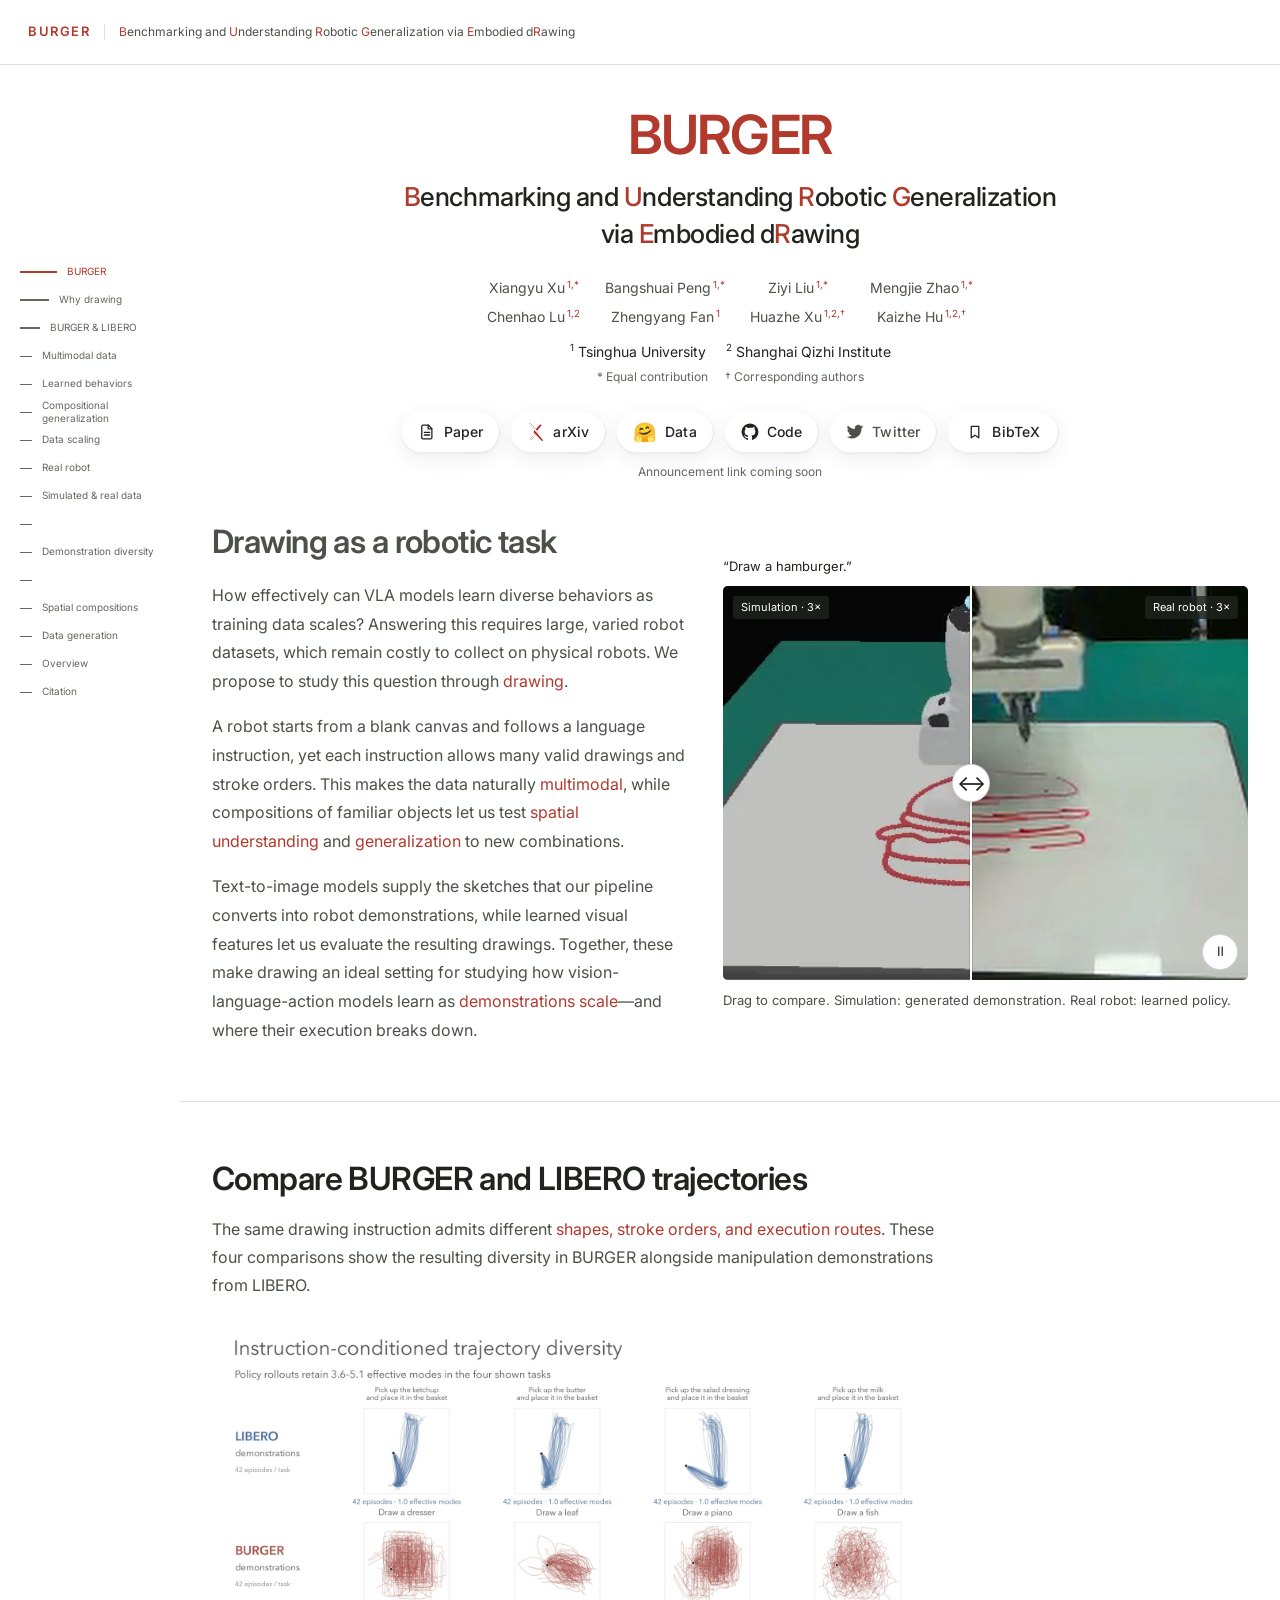
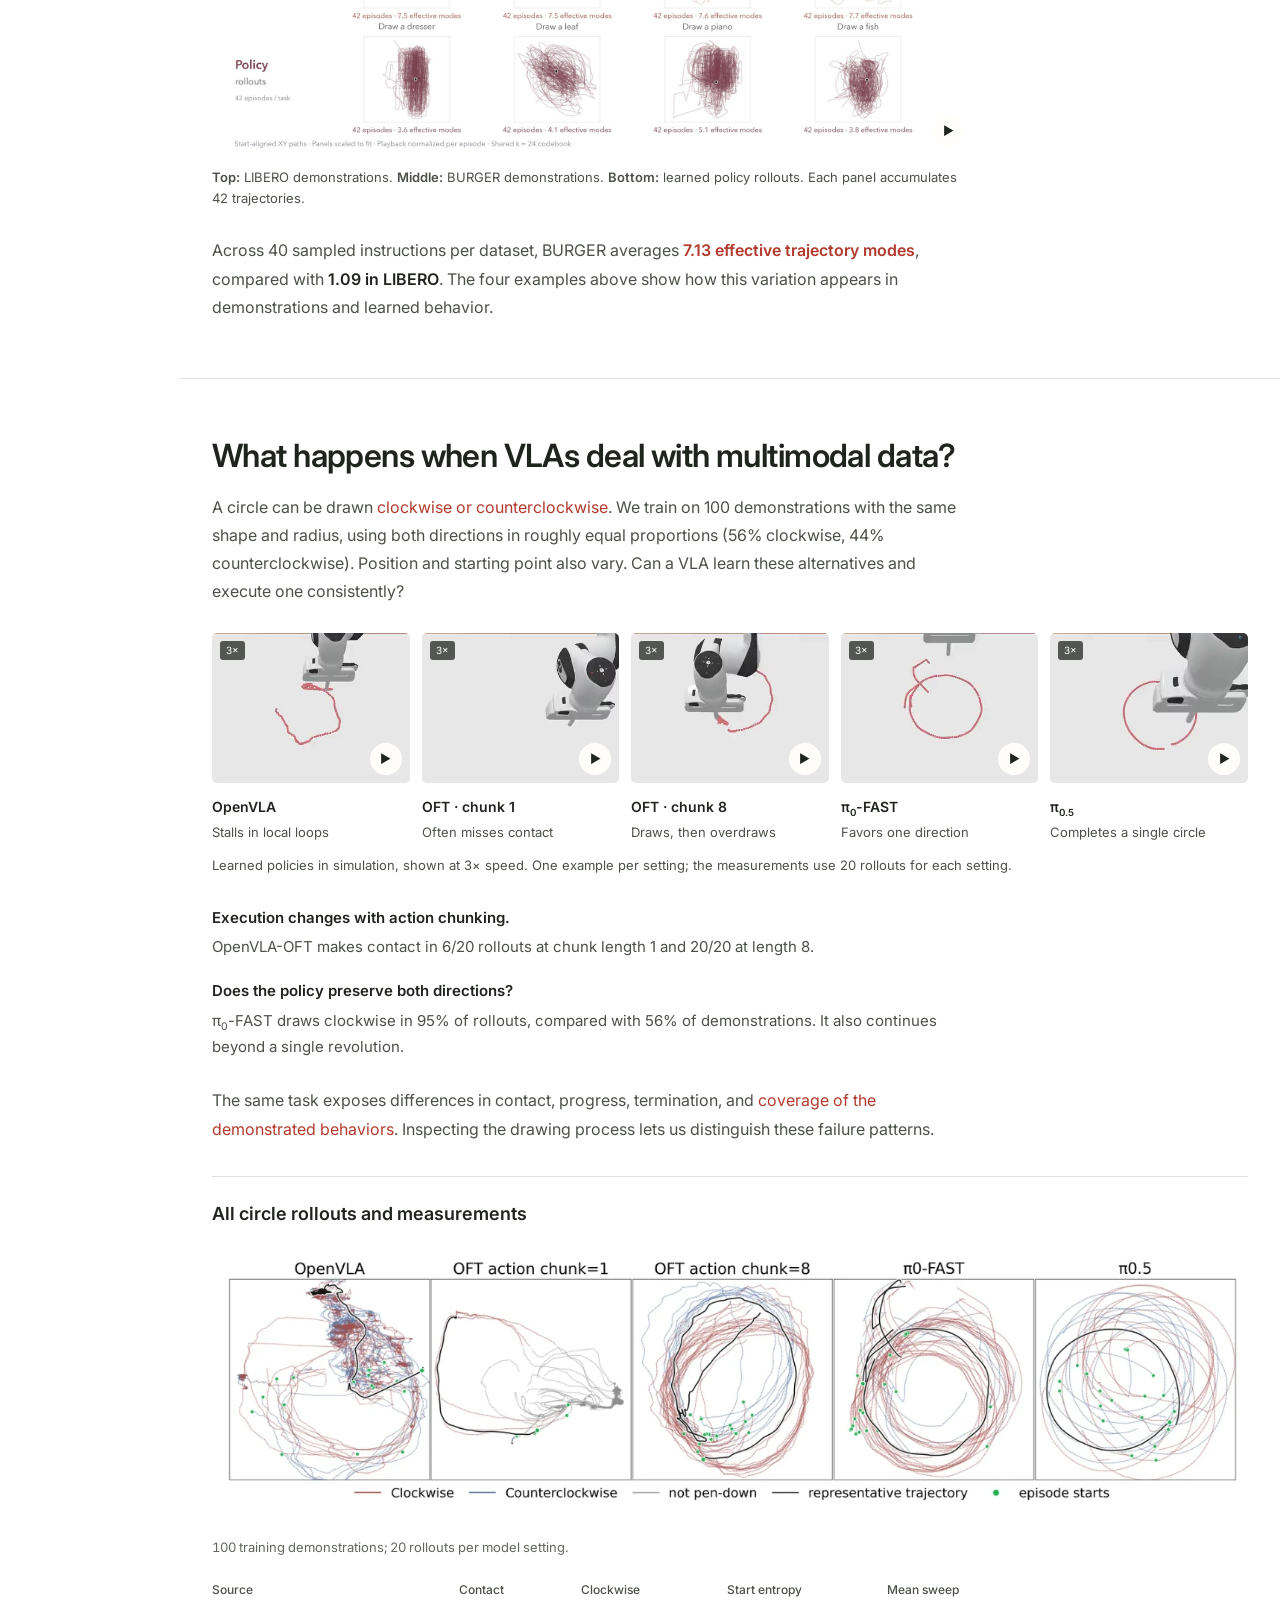
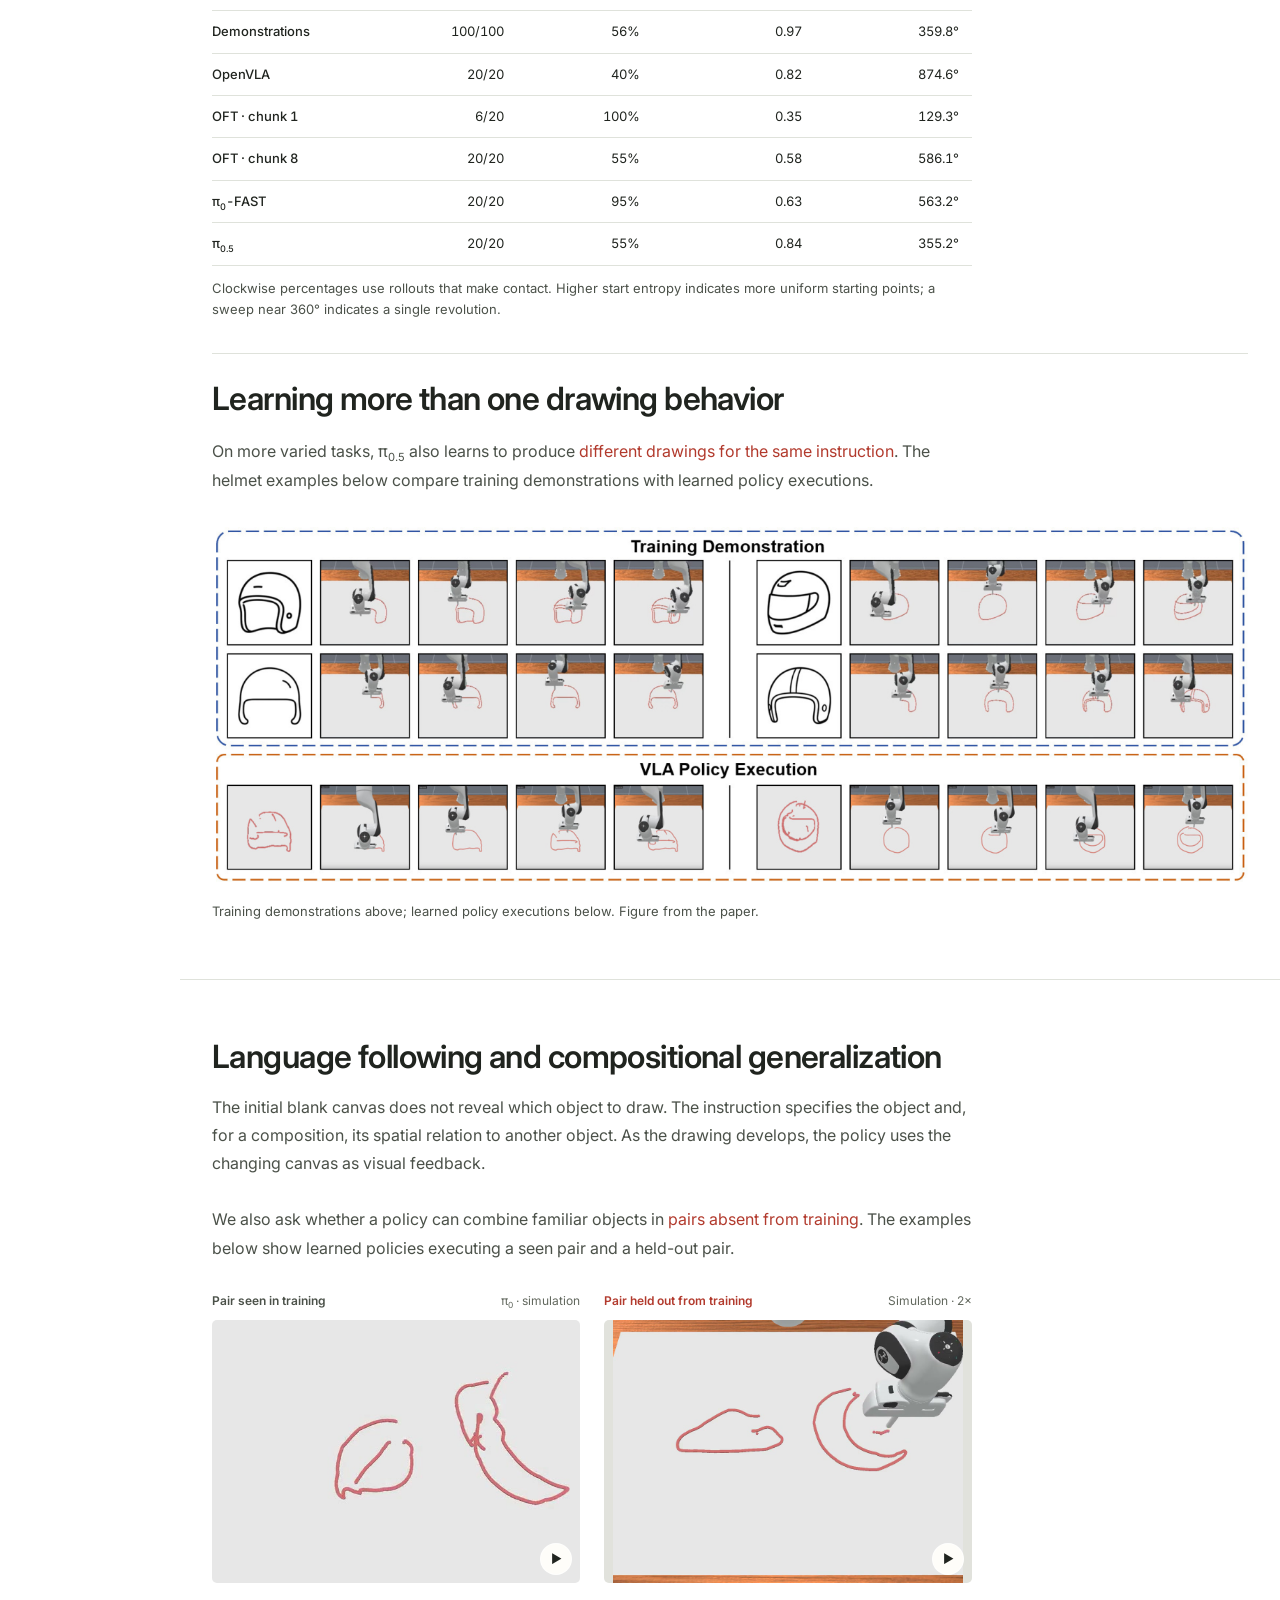
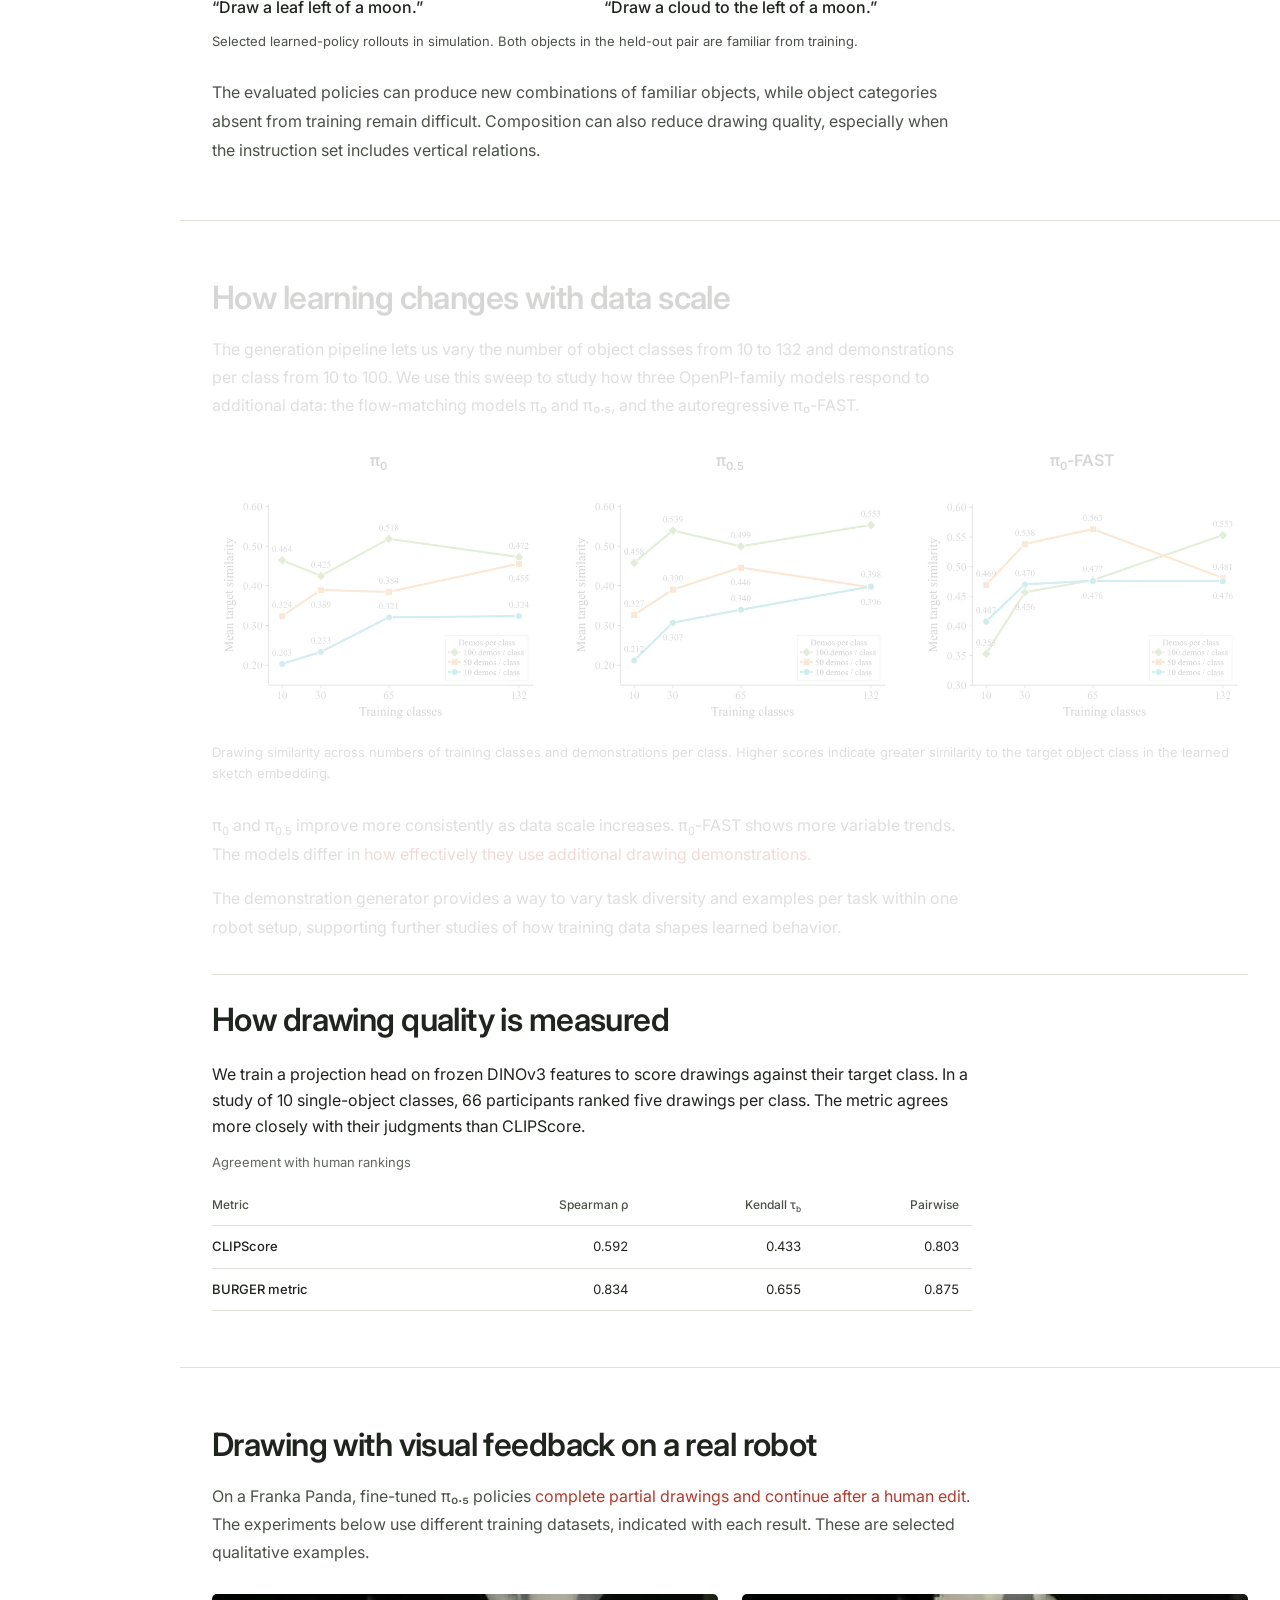
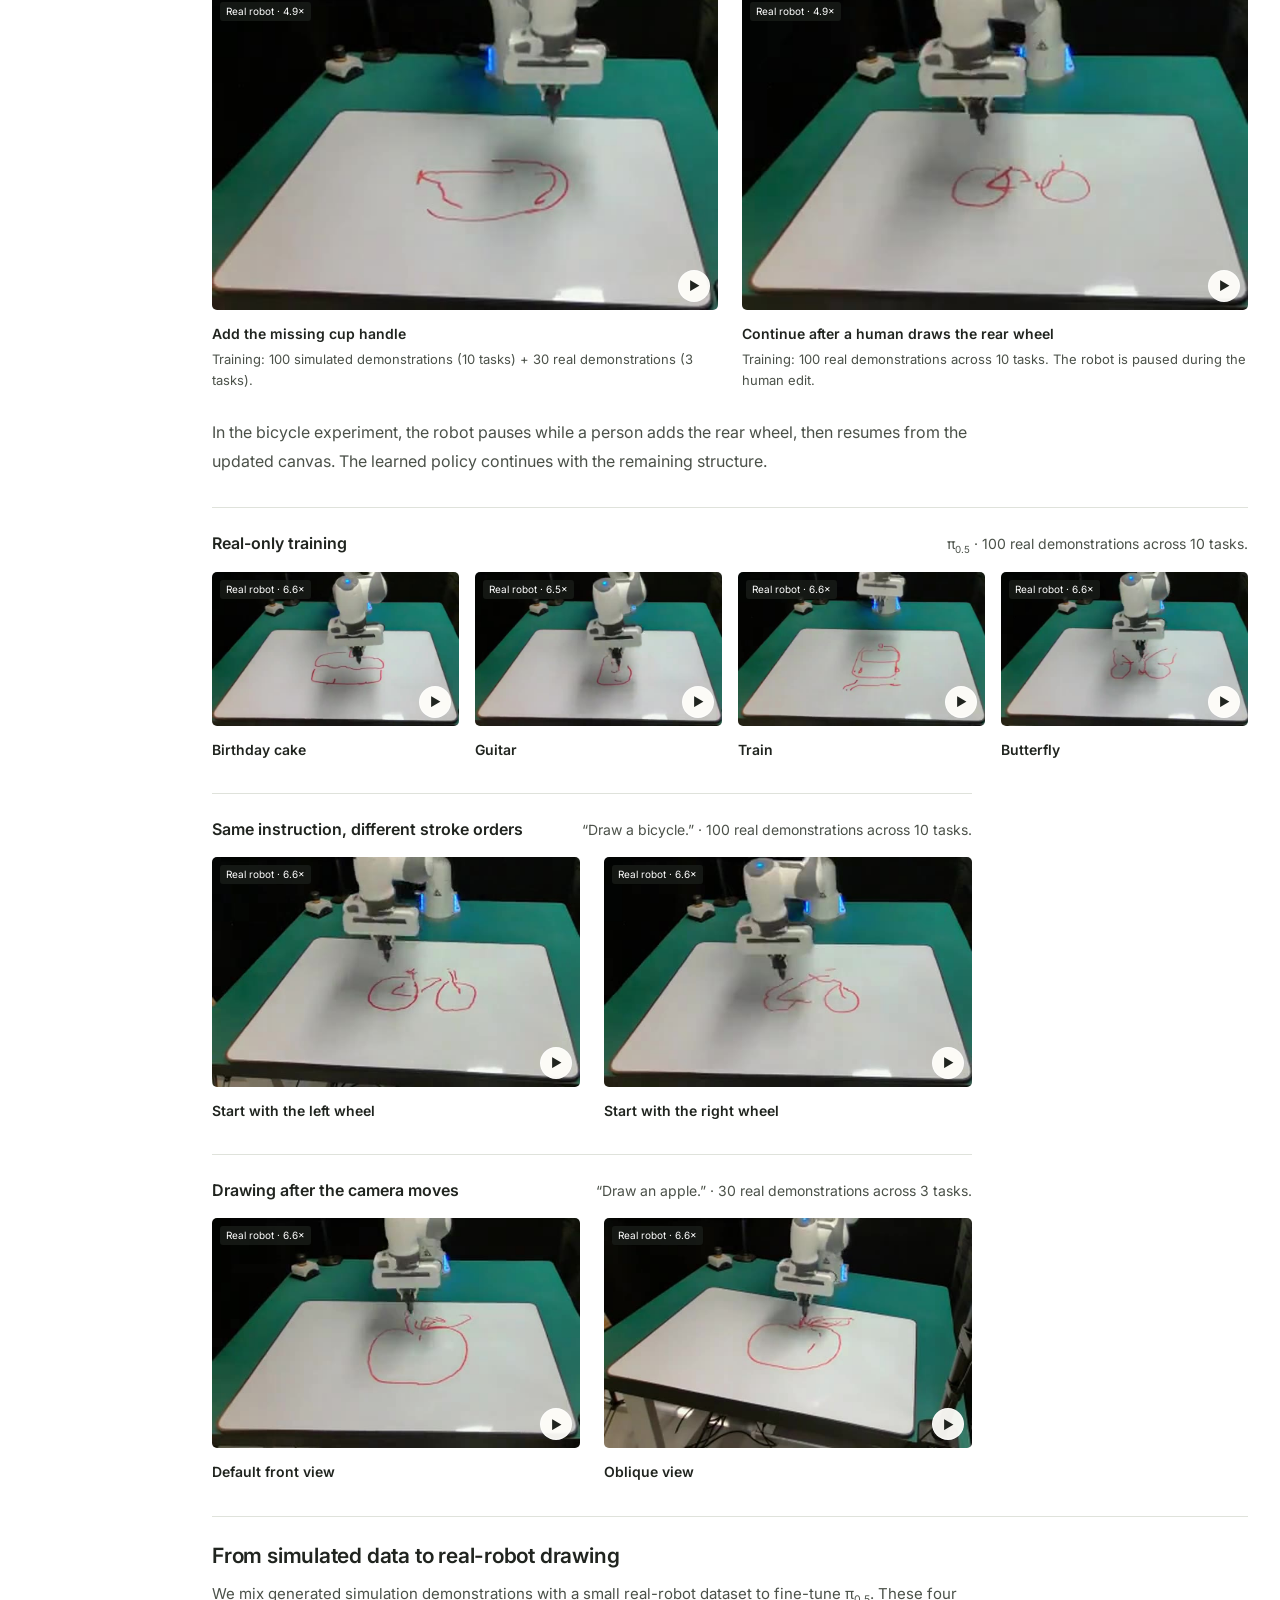
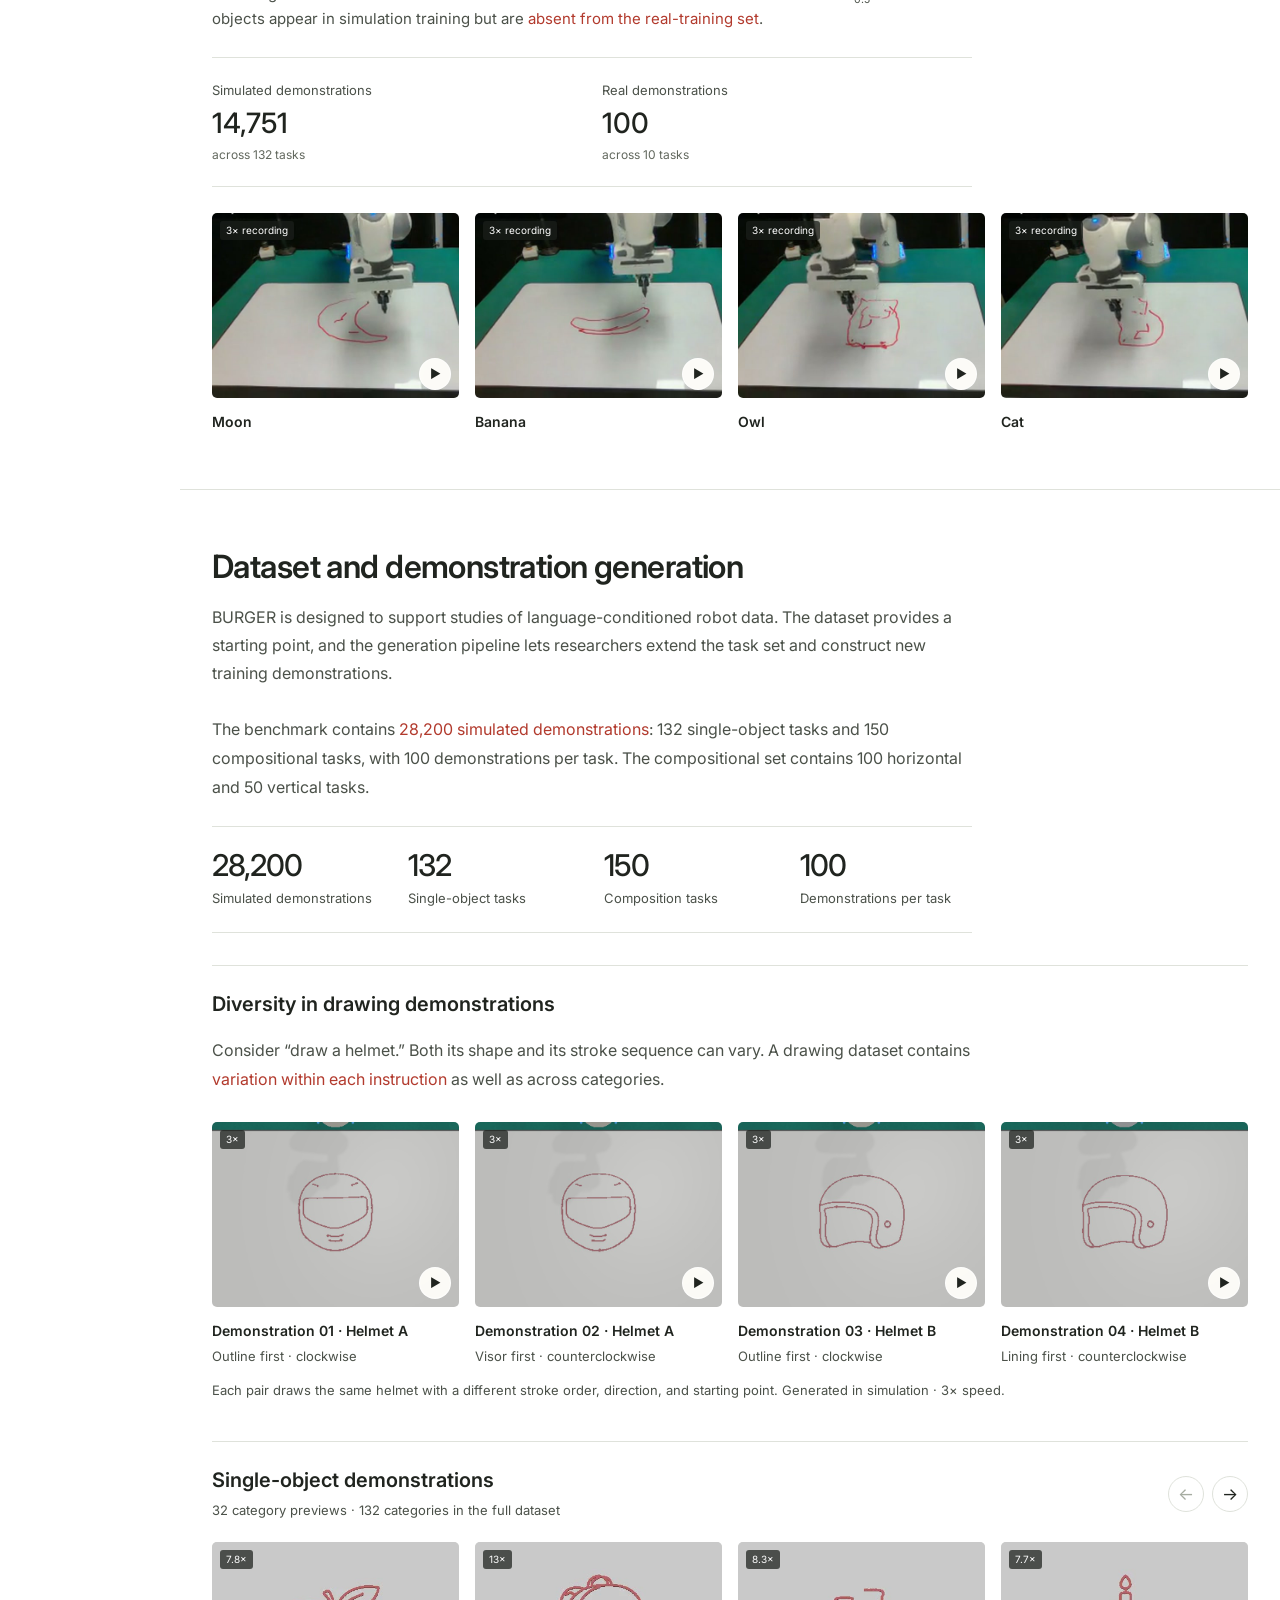
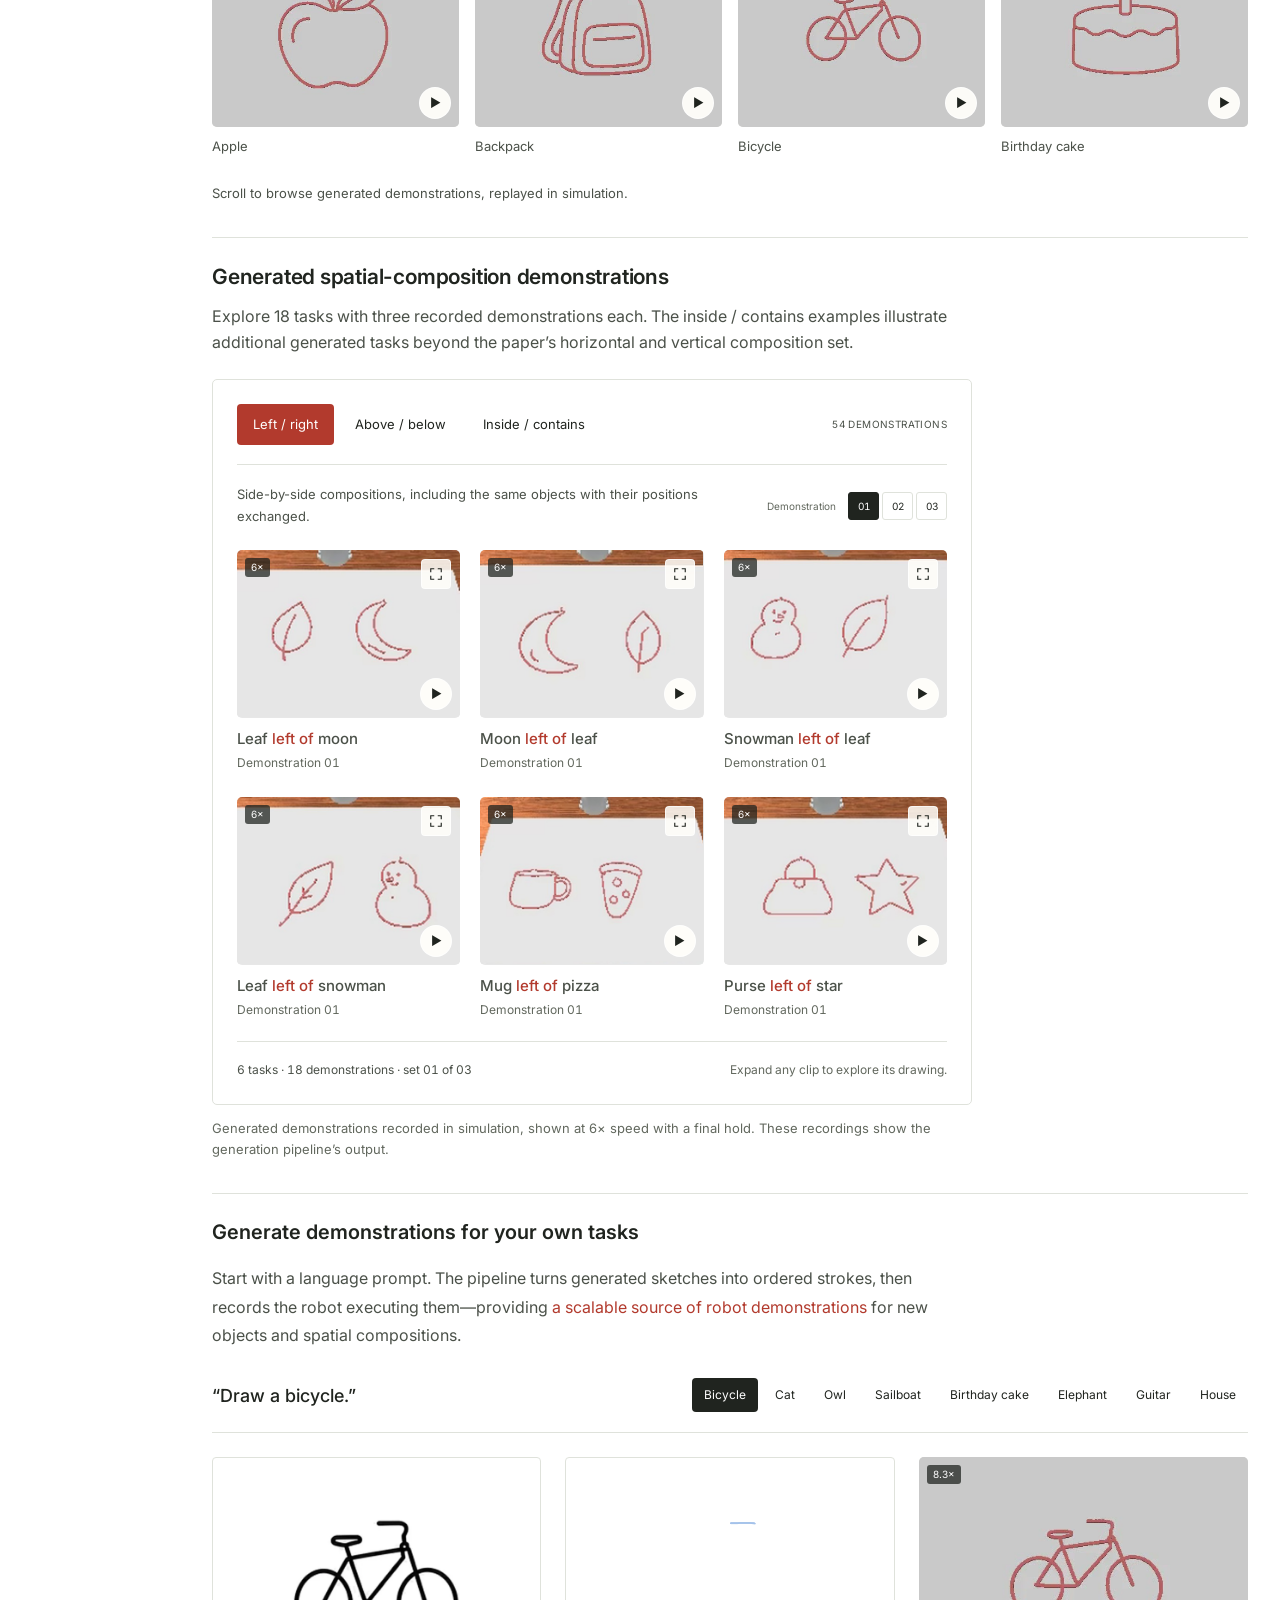
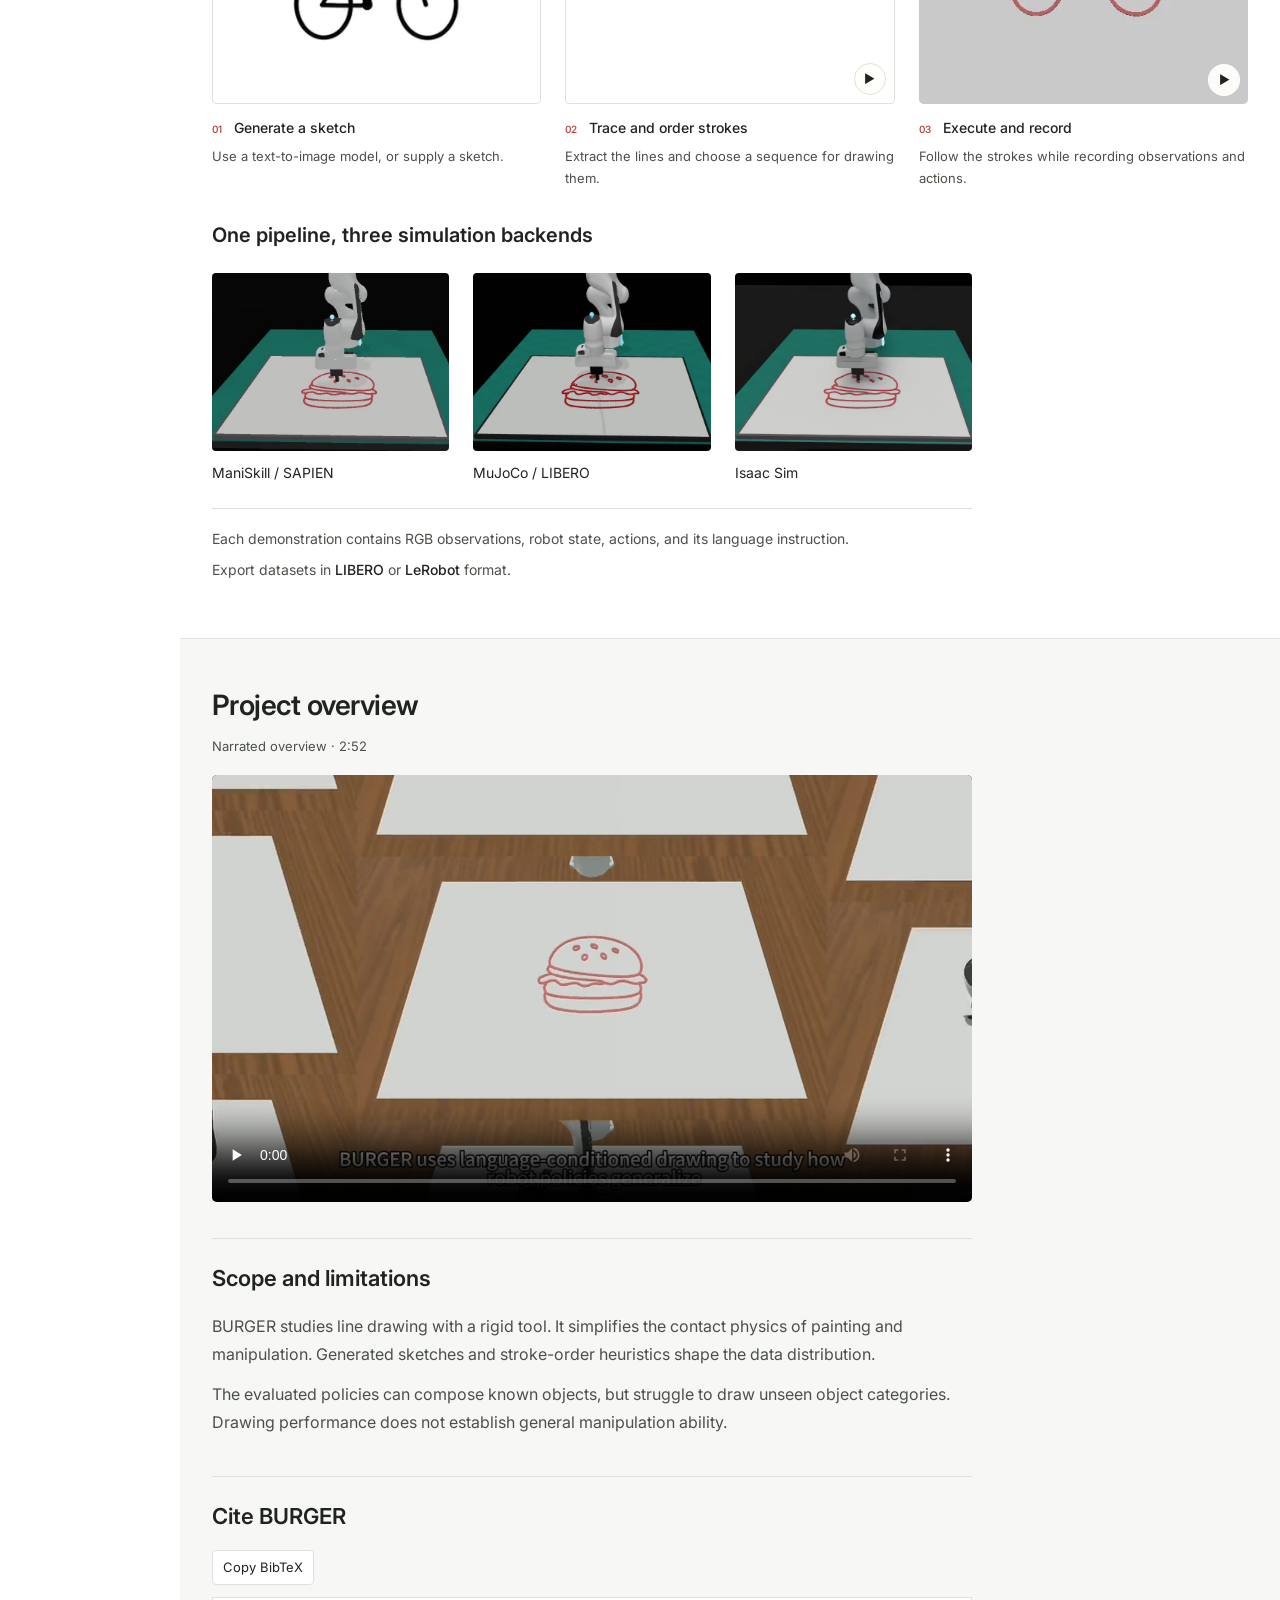
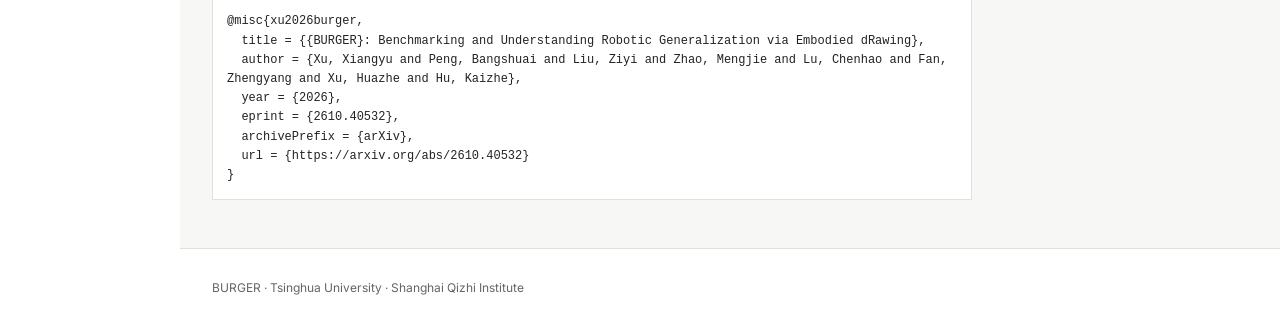
==== commit 88b548e5: "Replace held-out composition demo with cloud and moon rollout" ====
--- a/index.html
+++ b/index.html
@@ -169,7 +169,7 @@
           <p>The initial blank canvas does not reveal which object to draw. The instruction specifies the object and, for a composition, its spatial relation to another object. As the drawing develops, the policy uses the changing canvas as visual feedback.</p>
         </div>
 
-        <p class="section-lead">We also ask whether a policy can combine familiar objects in <span class="keyphrase">pairs absent from training</span>. The examples below show π<sub>0</sub> executing a seen pair and a held-out pair.</p>
+        <p class="section-lead">We also ask whether a policy can combine familiar objects in <span class="keyphrase">pairs absent from training</span>. The examples below show learned policies executing a seen pair and a held-out pair.</p>
         <div class="composition-grid reading-width">
           <figure class="demo composition-demo">
             <div class="demo-heading"><span class="status-label">Pair seen in training</span><span>π<sub>0</sub> · simulation</span></div>
@@ -180,12 +180,12 @@
             <figcaption><q>Draw a leaf left of a moon.</q></figcaption>
           </figure>
           <figure class="demo composition-demo">
-            <div class="demo-heading"><span class="status-label accent">Pair held out from training</span><span>π<sub>0</sub> · simulation</span></div>
-            <div class="video-frame">
-              <video muted loop playsinline preload="none" data-autoplay data-src="assets/videos/comp_apple_berry.mp4" poster="assets/posters/comp_apple_berry.jpg" aria-label="Pi zero draws an apple left of a blueberry, a pair absent from training"></video>
+            <div class="demo-heading"><span class="status-label accent">Pair held out from training</span><span>Simulation · 2×</span></div>
+            <div class="video-frame">
+              <video muted loop playsinline preload="none" data-autoplay data-src="assets/videos/comp_cloud_moon.mp4" poster="assets/posters/comp_cloud_moon.jpg" width="960" height="720" style="object-fit: contain" aria-label="Learned policy draws a cloud to the left of a moon, a pair absent from training, at 2× recording speed"></video>
               <button class="video-toggle" type="button" aria-label="Play unseen composition" data-name="unseen composition"><span aria-hidden="true">▶</span></button>
             </div>
-            <figcaption><q>Draw an apple left of a blueberry.</q></figcaption>
+            <figcaption><q>Draw a cloud to the left of a moon.</q></figcaption>
           </figure>
         </div>
         <p class="caption reading-width">Selected learned-policy rollouts in simulation. Both objects in the held-out pair are familiar from training.</p>
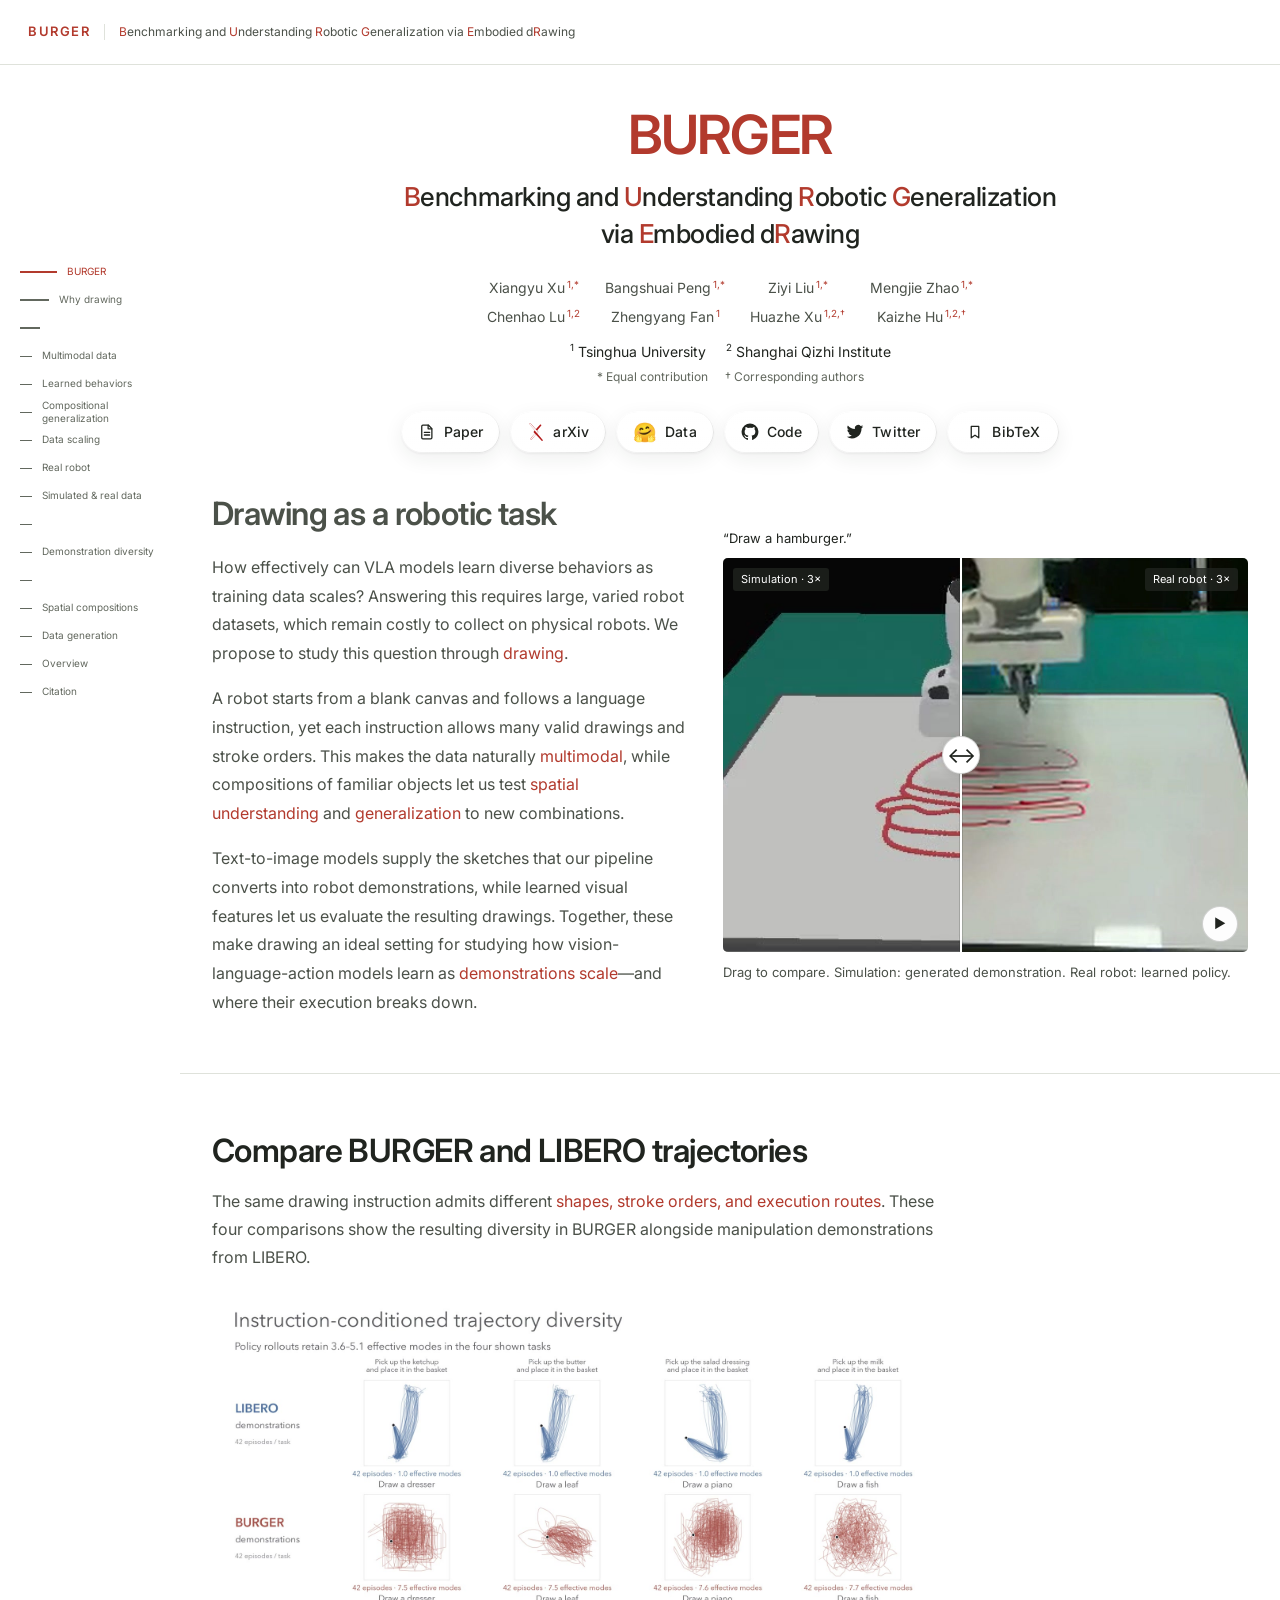
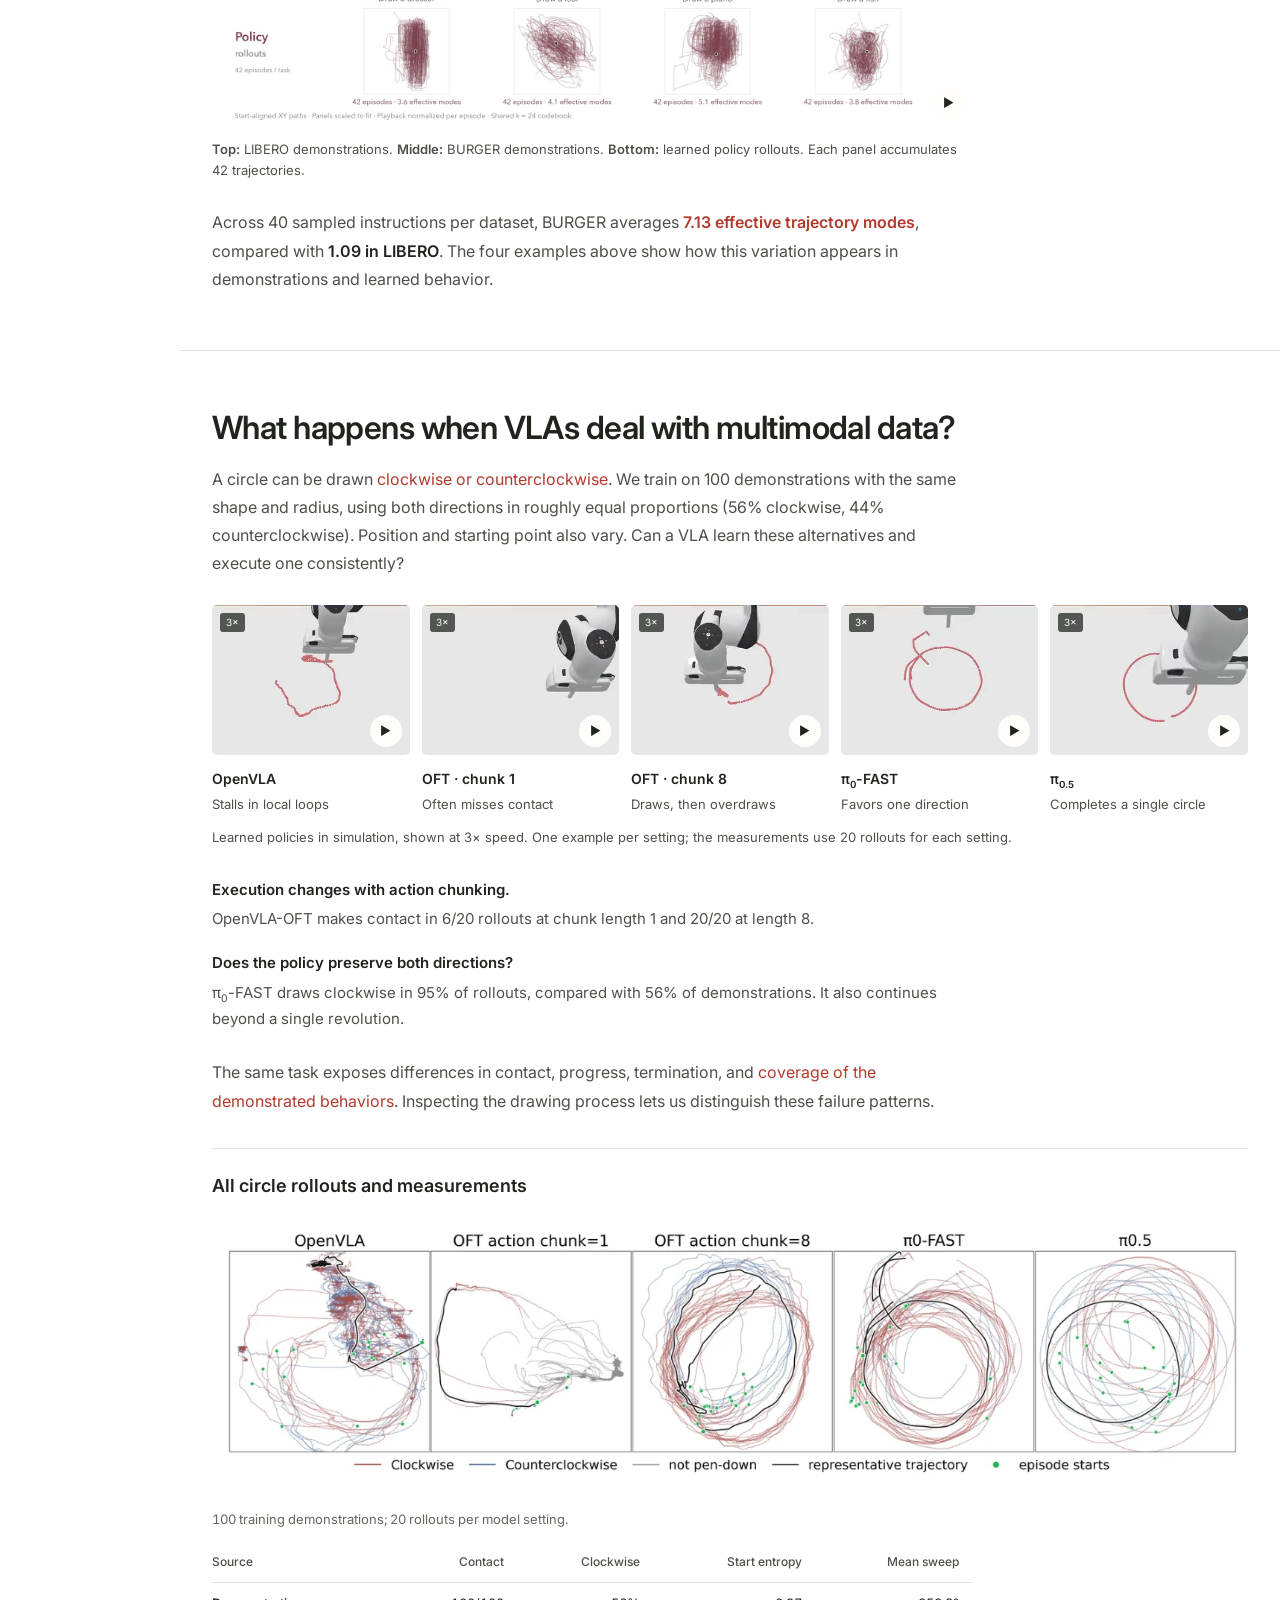
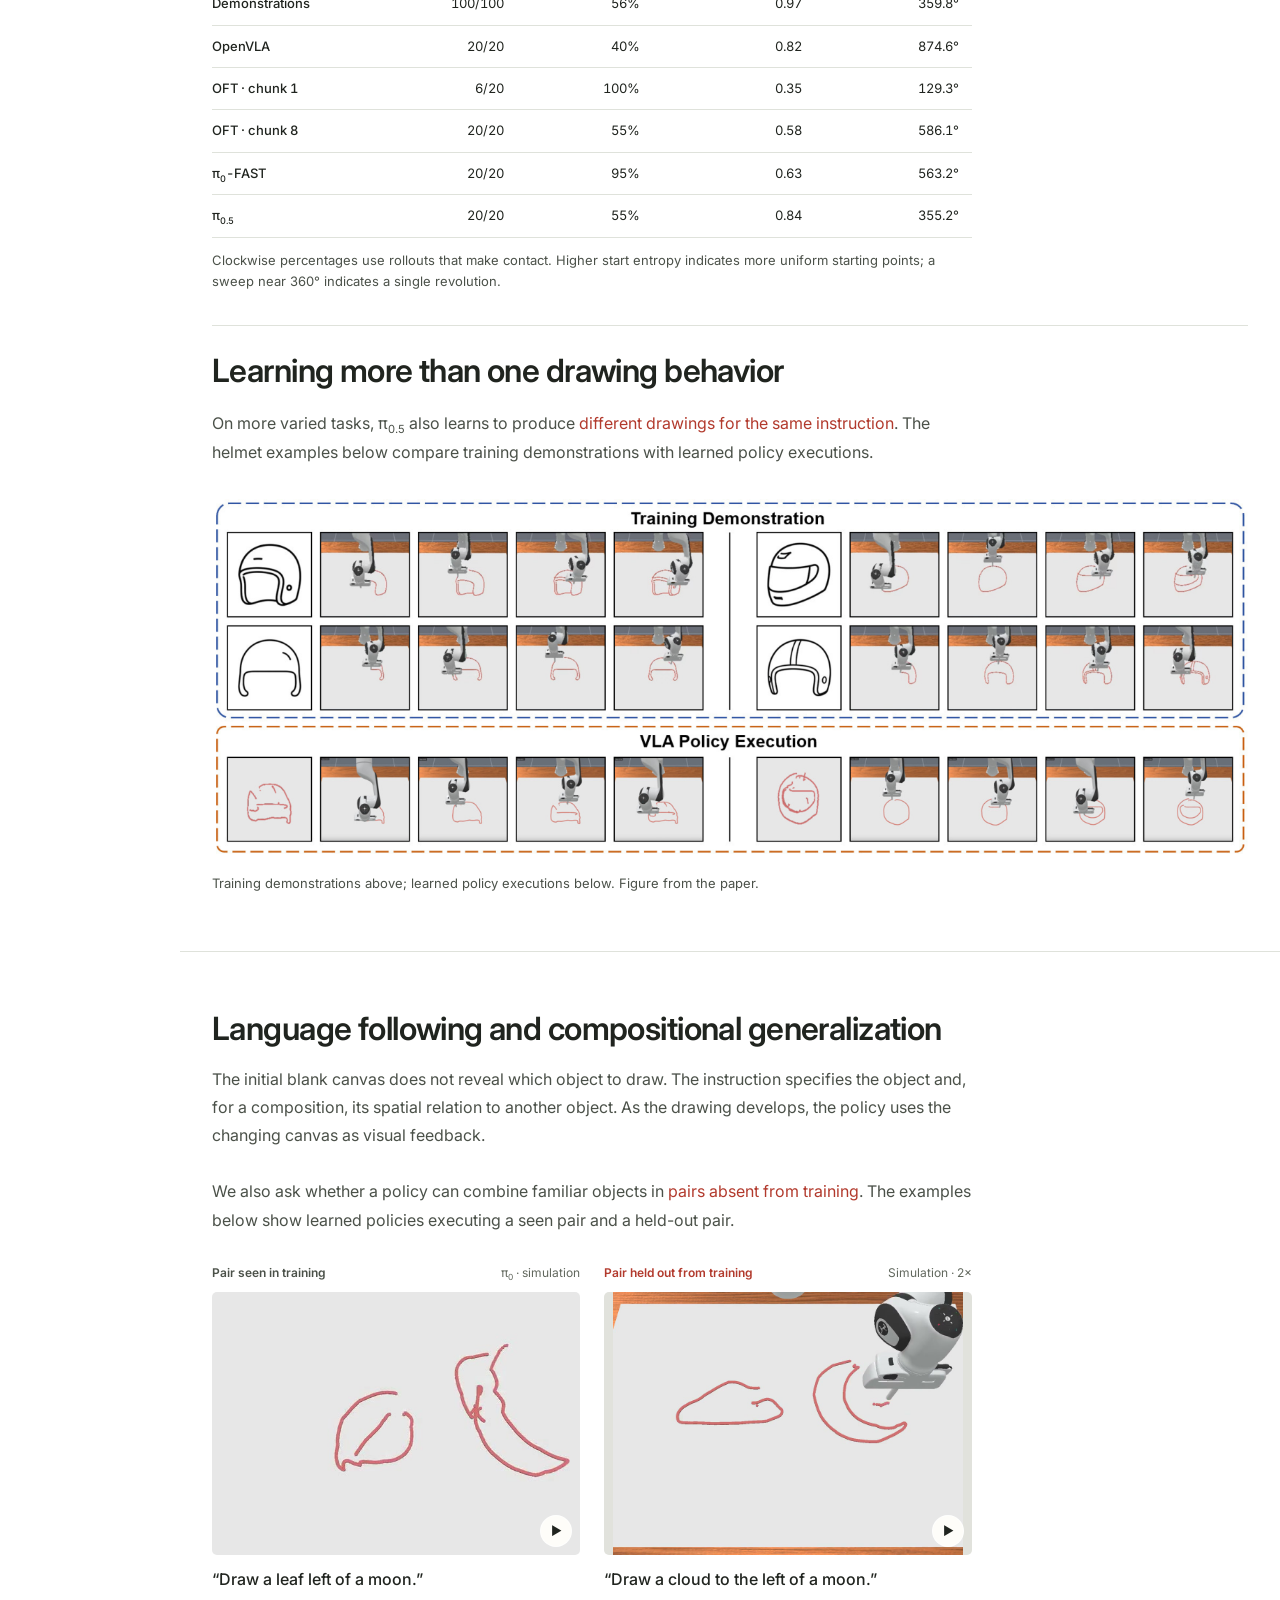
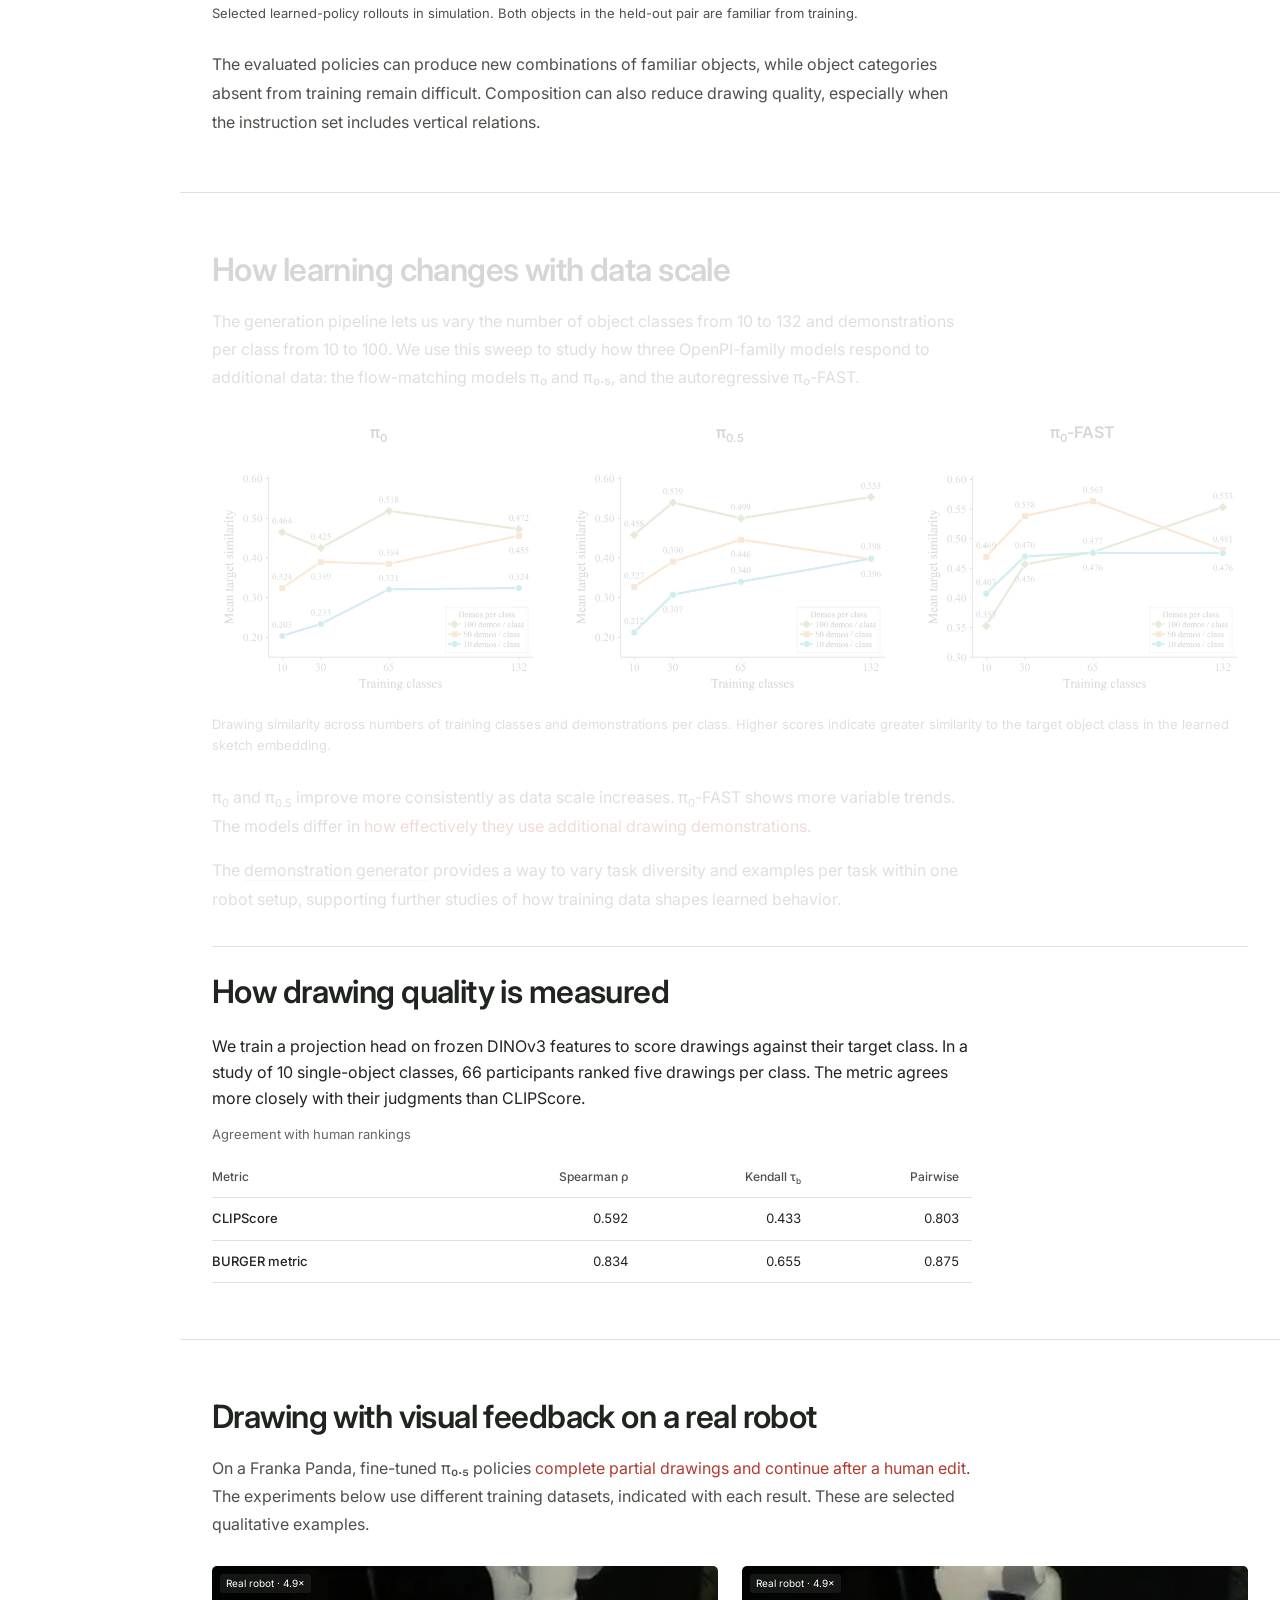
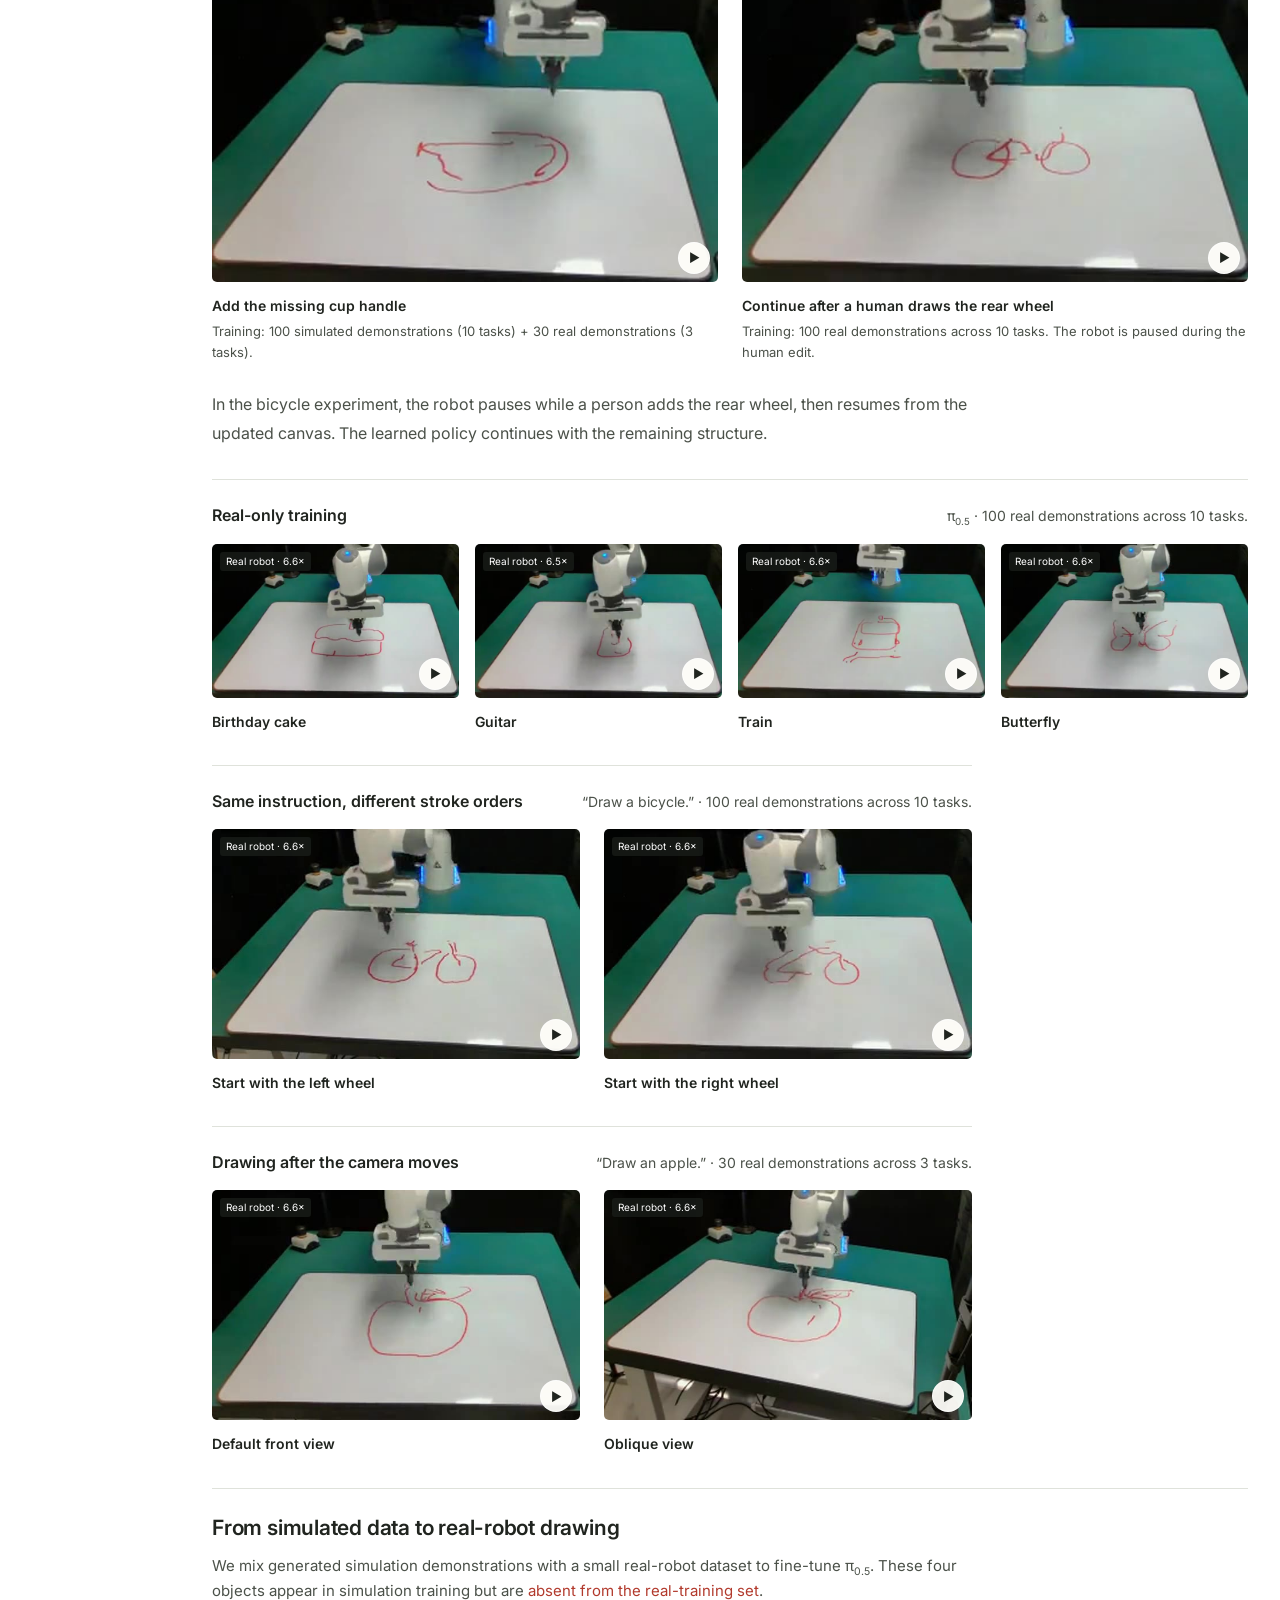
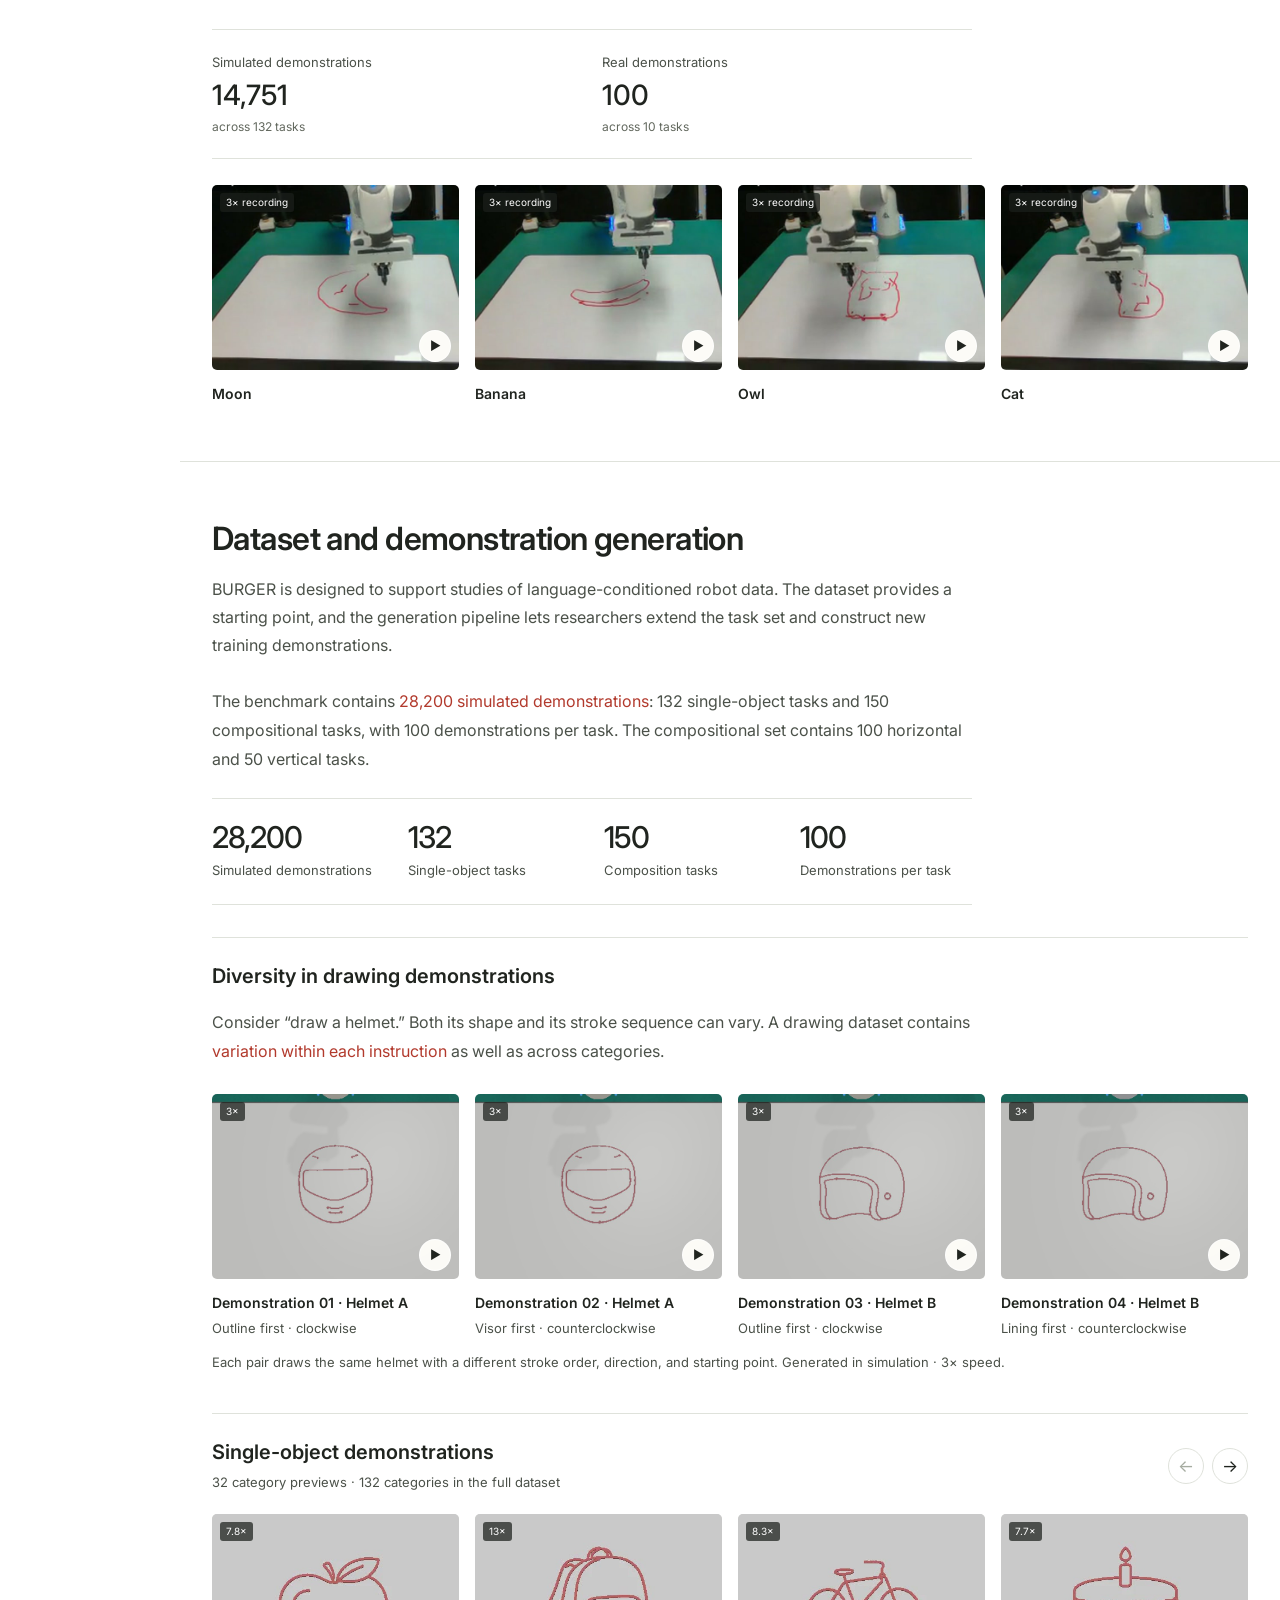
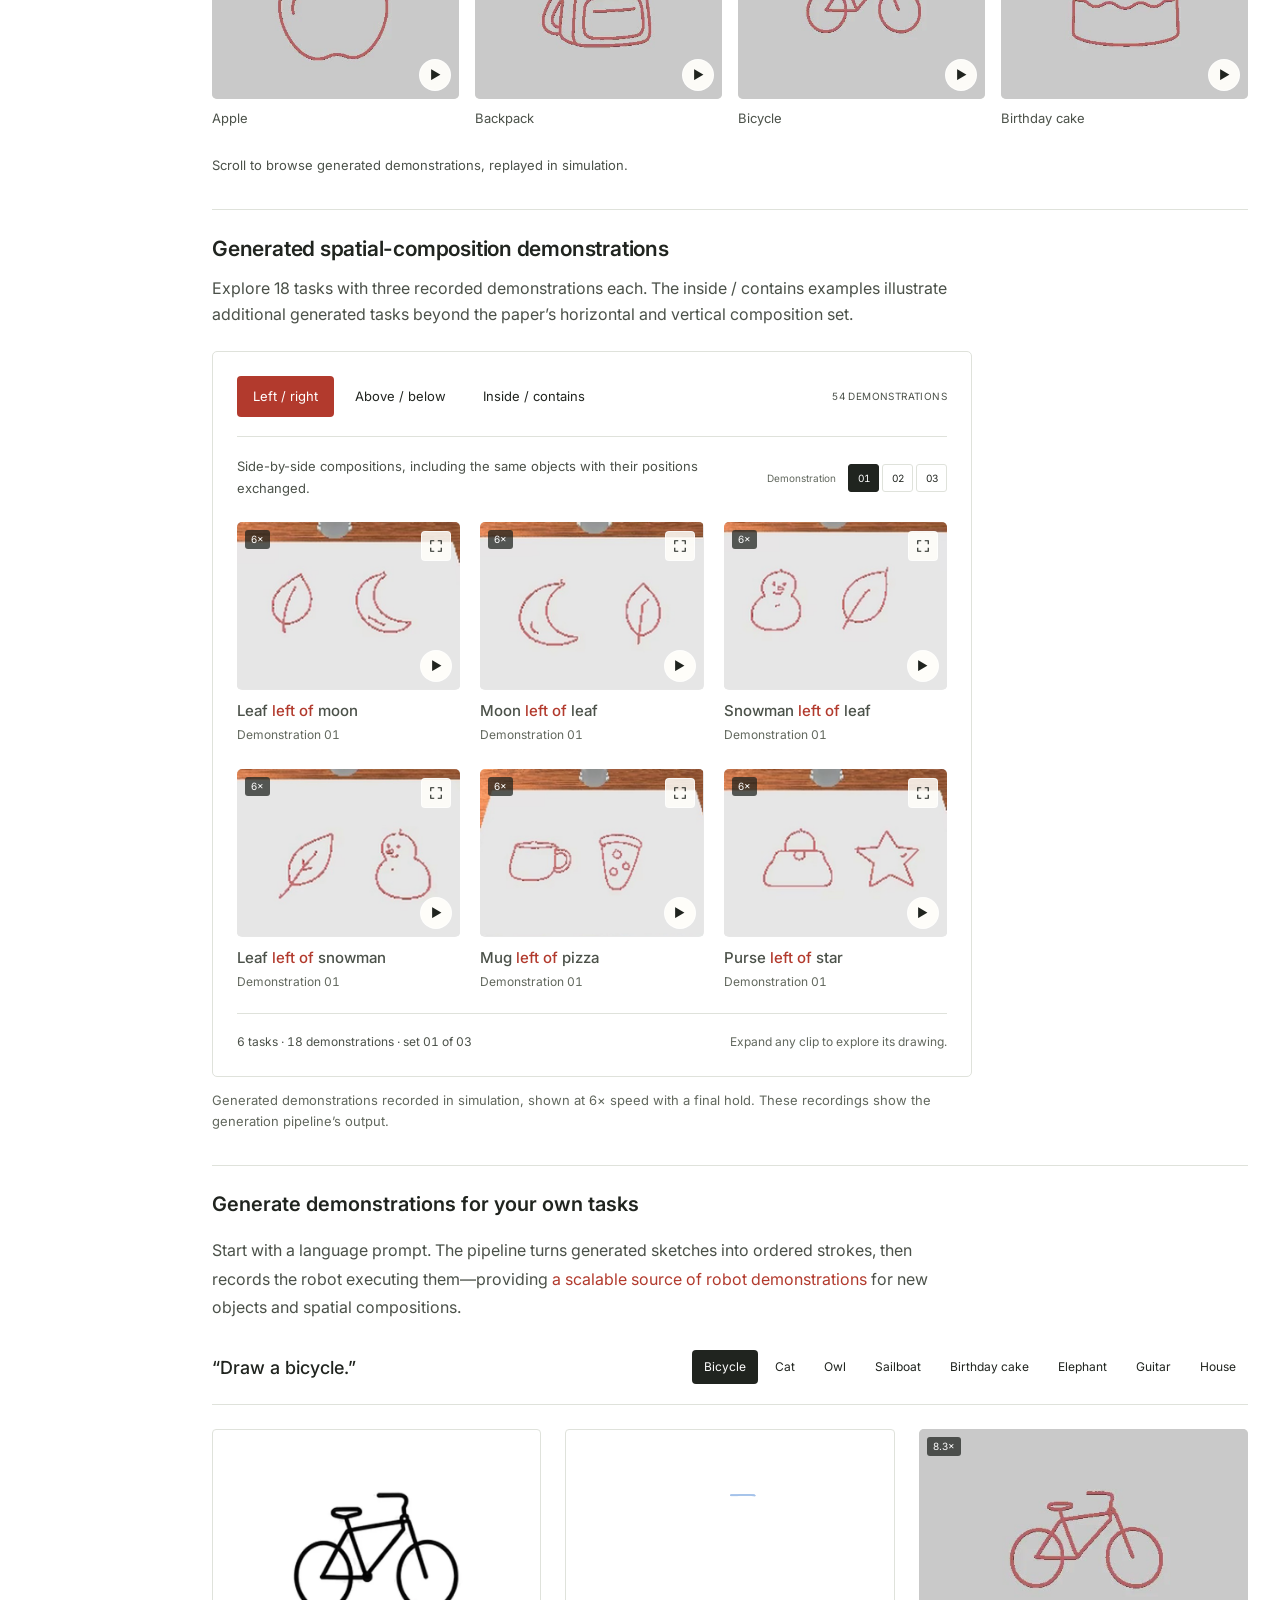
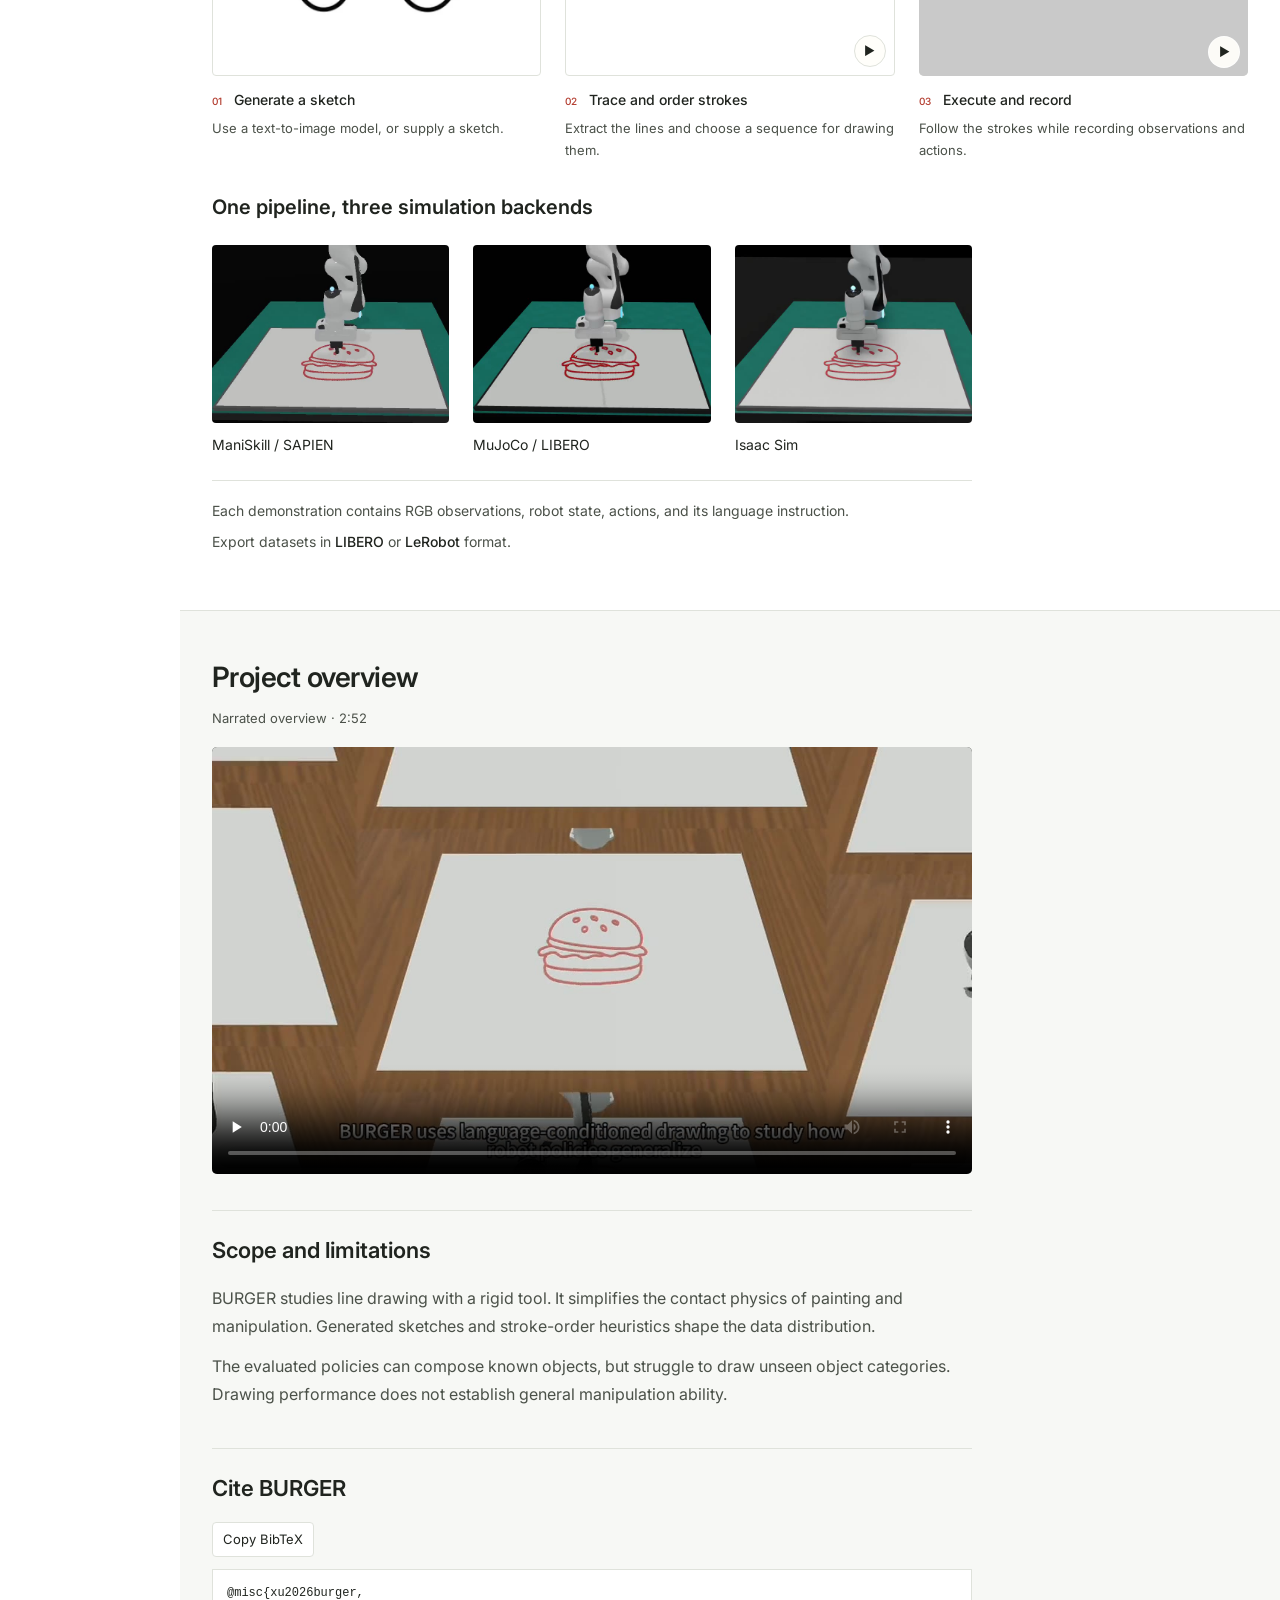
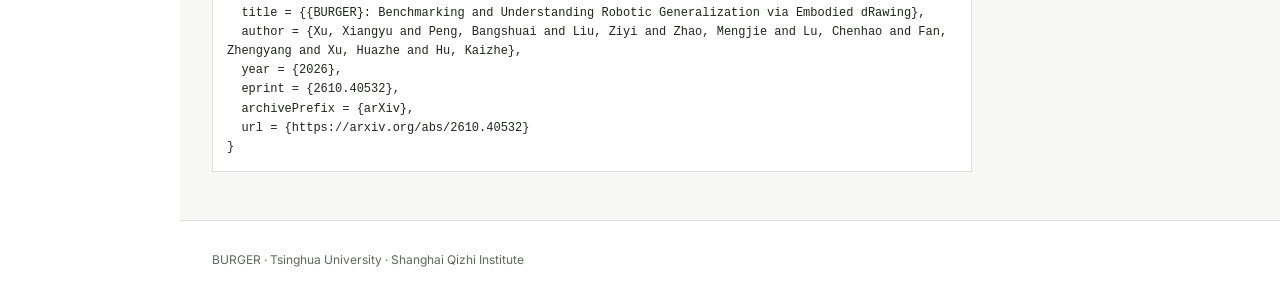
==== commit 1ee7184e: "Link Twitter announcement from homepage" ====
--- a/index.html
+++ b/index.html
@@ -41,7 +41,7 @@
           <span><sup>2</sup> Shanghai Qizhi Institute</span>
         </p>
         <p class="author-notes">* Equal contribution <span>† Corresponding authors</span></p>
-        <div class="resources resource-links" aria-label="Project resources"><a class="resource-link" href="assets/paper/BURGER.pdf" aria-label="Read the BURGER paper (PDF)"><svg viewBox="0 0 24 24" aria-hidden="true" class="ic doc"><path d="M6.5 2.75h7.25l4.75 4.75v12.25a1.5 1.5 0 0 1-1.5 1.5h-10.5a1.5 1.5 0 0 1-1.5-1.5V4.25a1.5 1.5 0 0 1 1.5-1.5Z"/><path d="M13.5 3v4.75h4.75M8.5 12.5h7M8.5 16h7"/></svg><span>Paper</span></a><a class="resource-link" href="https://arxiv.org/abs/2610.40532" aria-label="Read BURGER on arXiv"><svg viewBox="0 0 24 24" aria-hidden="true" class="ic arxiv"><path d="M3.8423 0a1.0037 1.0037 0 0 0-.922.6078c-.1536.3687-.0438.6275.2938 1.1113l6.9185 8.3597-1.0223 1.1058a1.0393 1.0393 0 0 0 .003 1.4229l1.2292 1.3135-5.4391 6.4444c-.2803.299-.4538.823-.2971 1.1986a1.0253 1.0253 0 0 0 .9585.635.9133.9133 0 0 0 .6891-.3405l5.783-6.126 7.4902 8.0051a.8527.8527 0 0 0 .6835.2597.9575.9575 0 0 0 .8777-.6138c.1577-.377-.017-.7502-.306-1.1407l-7.0518-8.3418 1.0632-1.13a.9626.9626 0 0 0 .0089-1.3165L4.6336.4639s-.3733-.4535-.768-.463zm0 .272h.0166c.2179.0052.4874.2715.5644.3639l.005.006.0052.0055 10.169 10.9905a.6915.6915 0 0 1-.0072.945l-1.0666 1.133-1.4982-1.7724-8.5994-10.39c-.3286-.472-.352-.6183-.2592-.841a.7307.7307 0 0 1 .6704-.4401Zm14.341 1.5701a.877.877 0 0 0-.6554.2418l-5.6962 6.1584 1.6944 1.8319 5.3089-6.5138c.3251-.4335.479-.6603.3247-1.0292a1.1205 1.1205 0 0 0-.9763-.689zm-7.6557 12.2823 1.3186 1.4135-5.7864 6.1295a.6494.6494 0 0 1-.4959.26.7516.7516 0 0 1-.706-.4669c-.1119-.2682.0359-.6864.2442-.9083l.0051-.0055.0047-.0055z"/></svg><span>arXiv</span></a><a class="resource-link" href="https://huggingface.co/datasets/Zhaosying66/BURGER" aria-label="View the BURGER dataset on Hugging Face"><span class="hugging-face" aria-hidden="true">🤗</span><span>Data</span></a><a class="resource-link" href="https://github.com/Qxjyqzw/BURGER" aria-label="View the BURGER code on GitHub"><svg viewBox="0 0 24 24" fill="currentColor" aria-hidden="true"><path d="M12 .8a11.2 11.2 0 0 0-3.54 21.83c.56.1.76-.24.76-.54v-2.1c-3.12.68-3.78-1.32-3.78-1.32-.51-1.3-1.24-1.65-1.24-1.65-1.02-.7.08-.69.08-.69 1.13.08 1.72 1.16 1.72 1.16 1 1.72 2.62 1.22 3.26.93.1-.73.39-1.22.71-1.5-2.49-.29-5.1-1.25-5.1-5.54 0-1.22.44-2.22 1.15-3-.12-.28-.5-1.42.11-2.96 0 0 .94-.3 3.08 1.15A10.72 10.72 0 0 1 12 6.2c.95 0 1.9.13 2.8.38 2.13-1.45 3.07-1.15 3.07-1.15.61 1.54.23 2.68.11 2.96.72.78 1.15 1.78 1.15 3 0 4.3-2.62 5.25-5.12 5.53.4.35.76 1.03.76 2.08v3.09c0 .3.2.65.77.54A11.2 11.2 0 0 0 12 .8z"/></svg><span>Code</span></a><button class="resource-link" type="button" disabled aria-label="Twitter link coming soon"><svg viewBox="0 0 24 24" fill="currentColor" aria-hidden="true"><path d="M23 4.7a9.5 9.5 0 0 1-2.6.7 4.5 4.5 0 0 0 2-2.5 9.1 9.1 0 0 1-2.9 1.1 4.5 4.5 0 0 0-7.7 4.1A12.8 12.8 0 0 1 2.5 3.4a4.5 4.5 0 0 0 1.4 6 4.5 4.5 0 0 1-2-.6v.1a4.5 4.5 0 0 0 3.6 4.4 4.5 4.5 0 0 1-2 .1 4.5 4.5 0 0 0 4.2 3.1A9 9 0 0 1 1 18.4a12.8 12.8 0 0 0 19.7-10.8v-.6A9.2 9.2 0 0 0 23 4.7z"/></svg><span>Twitter</span></button><button class="resource-link" type="button" data-copy="citation" aria-label="Copy BibTeX citation"><svg viewBox="0 0 24 24" aria-hidden="true" class="ic doc"><path d="M7 4.5h10v15.25l-5-3.5-5 3.5Z"/></svg><span data-copy-label>BibTeX</span></button><span class="copy-status resource-copy-status" role="status" aria-live="polite"></span></div><p class="resource-status">Announcement link coming soon</p>
+        <div class="resources resource-links" aria-label="Project resources"><a class="resource-link" href="assets/paper/BURGER.pdf" aria-label="Read the BURGER paper (PDF)"><svg viewBox="0 0 24 24" aria-hidden="true" class="ic doc"><path d="M6.5 2.75h7.25l4.75 4.75v12.25a1.5 1.5 0 0 1-1.5 1.5h-10.5a1.5 1.5 0 0 1-1.5-1.5V4.25a1.5 1.5 0 0 1 1.5-1.5Z"/><path d="M13.5 3v4.75h4.75M8.5 12.5h7M8.5 16h7"/></svg><span>Paper</span></a><a class="resource-link" href="https://arxiv.org/abs/2610.40532" aria-label="Read BURGER on arXiv"><svg viewBox="0 0 24 24" aria-hidden="true" class="ic arxiv"><path d="M3.8423 0a1.0037 1.0037 0 0 0-.922.6078c-.1536.3687-.0438.6275.2938 1.1113l6.9185 8.3597-1.0223 1.1058a1.0393 1.0393 0 0 0 .003 1.4229l1.2292 1.3135-5.4391 6.4444c-.2803.299-.4538.823-.2971 1.1986a1.0253 1.0253 0 0 0 .9585.635.9133.9133 0 0 0 .6891-.3405l5.783-6.126 7.4902 8.0051a.8527.8527 0 0 0 .6835.2597.9575.9575 0 0 0 .8777-.6138c.1577-.377-.017-.7502-.306-1.1407l-7.0518-8.3418 1.0632-1.13a.9626.9626 0 0 0 .0089-1.3165L4.6336.4639s-.3733-.4535-.768-.463zm0 .272h.0166c.2179.0052.4874.2715.5644.3639l.005.006.0052.0055 10.169 10.9905a.6915.6915 0 0 1-.0072.945l-1.0666 1.133-1.4982-1.7724-8.5994-10.39c-.3286-.472-.352-.6183-.2592-.841a.7307.7307 0 0 1 .6704-.4401Zm14.341 1.5701a.877.877 0 0 0-.6554.2418l-5.6962 6.1584 1.6944 1.8319 5.3089-6.5138c.3251-.4335.479-.6603.3247-1.0292a1.1205 1.1205 0 0 0-.9763-.689zm-7.6557 12.2823 1.3186 1.4135-5.7864 6.1295a.6494.6494 0 0 1-.4959.26.7516.7516 0 0 1-.706-.4669c-.1119-.2682.0359-.6864.2442-.9083l.0051-.0055.0047-.0055z"/></svg><span>arXiv</span></a><a class="resource-link" href="https://huggingface.co/datasets/Zhaosying66/BURGER" aria-label="View the BURGER dataset on Hugging Face"><span class="hugging-face" aria-hidden="true">🤗</span><span>Data</span></a><a class="resource-link" href="https://github.com/Qxjyqzw/BURGER" aria-label="View the BURGER code on GitHub"><svg viewBox="0 0 24 24" fill="currentColor" aria-hidden="true"><path d="M12 .8a11.2 11.2 0 0 0-3.54 21.83c.56.1.76-.24.76-.54v-2.1c-3.12.68-3.78-1.32-3.78-1.32-.51-1.3-1.24-1.65-1.24-1.65-1.02-.7.08-.69.08-.69 1.13.08 1.72 1.16 1.72 1.16 1 1.72 2.62 1.22 3.26.93.1-.73.39-1.22.71-1.5-2.49-.29-5.1-1.25-5.1-5.54 0-1.22.44-2.22 1.15-3-.12-.28-.5-1.42.11-2.96 0 0 .94-.3 3.08 1.15A10.72 10.72 0 0 1 12 6.2c.95 0 1.9.13 2.8.38 2.13-1.45 3.07-1.15 3.07-1.15.61 1.54.23 2.68.11 2.96.72.78 1.15 1.78 1.15 3 0 4.3-2.62 5.25-5.12 5.53.4.35.76 1.03.76 2.08v3.09c0 .3.2.65.77.54A11.2 11.2 0 0 0 12 .8z"/></svg><span>Code</span></a><a class="resource-link" href="https://x.com/hkz222/status/2116282964434985112" aria-label="Read the BURGER announcement on Twitter/X"><svg viewBox="0 0 24 24" fill="currentColor" aria-hidden="true"><path d="M23 4.7a9.5 9.5 0 0 1-2.6.7 4.5 4.5 0 0 0 2-2.5 9.1 9.1 0 0 1-2.9 1.1 4.5 4.5 0 0 0-7.7 4.1A12.8 12.8 0 0 1 2.5 3.4a4.5 4.5 0 0 0 1.4 6 4.5 4.5 0 0 1-2-.6v.1a4.5 4.5 0 0 0 3.6 4.4 4.5 4.5 0 0 1-2 .1 4.5 4.5 0 0 0 4.2 3.1A9 9 0 0 1 1 18.4a12.8 12.8 0 0 0 19.7-10.8v-.6A9.2 9.2 0 0 0 23 4.7z"/></svg><span>Twitter</span></a><button class="resource-link" type="button" data-copy="citation" aria-label="Copy BibTeX citation"><svg viewBox="0 0 24 24" aria-hidden="true" class="ic doc"><path d="M7 4.5h10v15.25l-5-3.5-5 3.5Z"/></svg><span data-copy-label>BibTeX</span></button><span class="copy-status resource-copy-status" role="status" aria-live="polite"></span></div>
       </section>
 
       <section class="section container why-section" id="why" aria-labelledby="why-title">
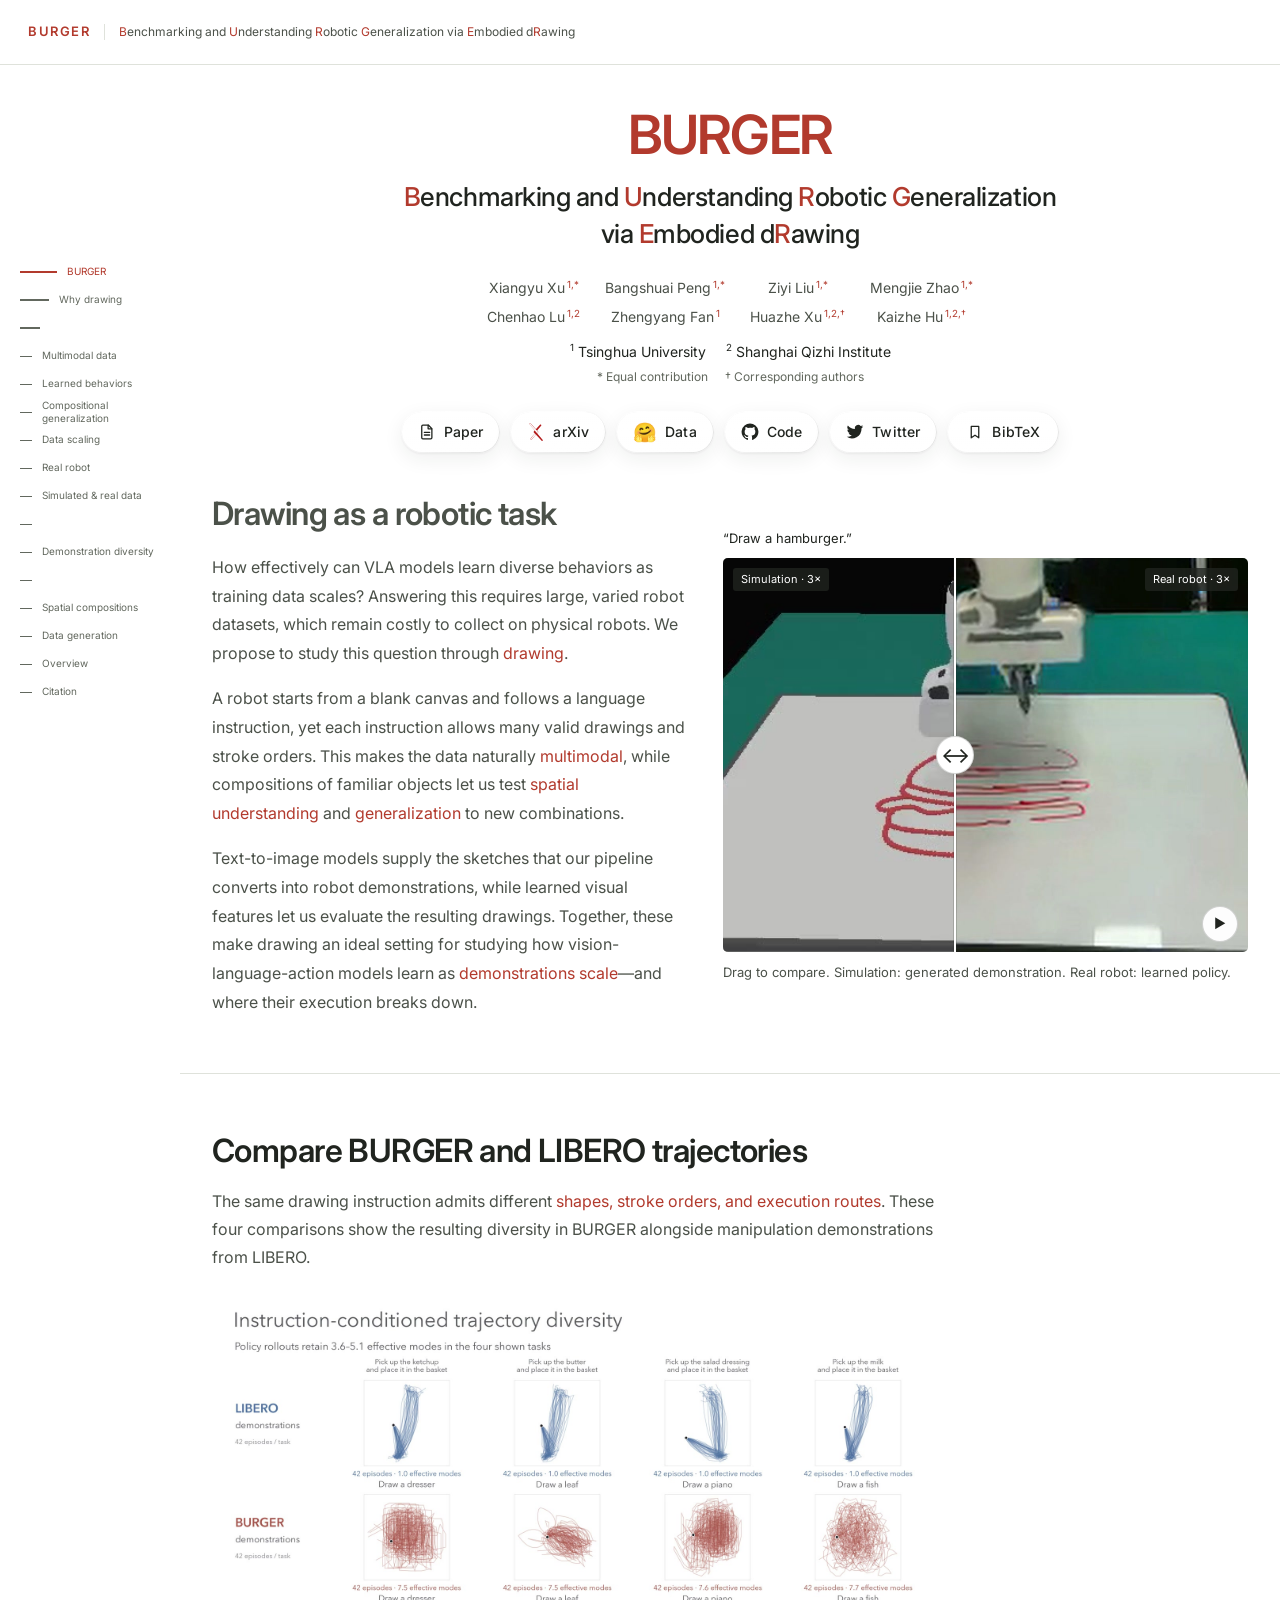
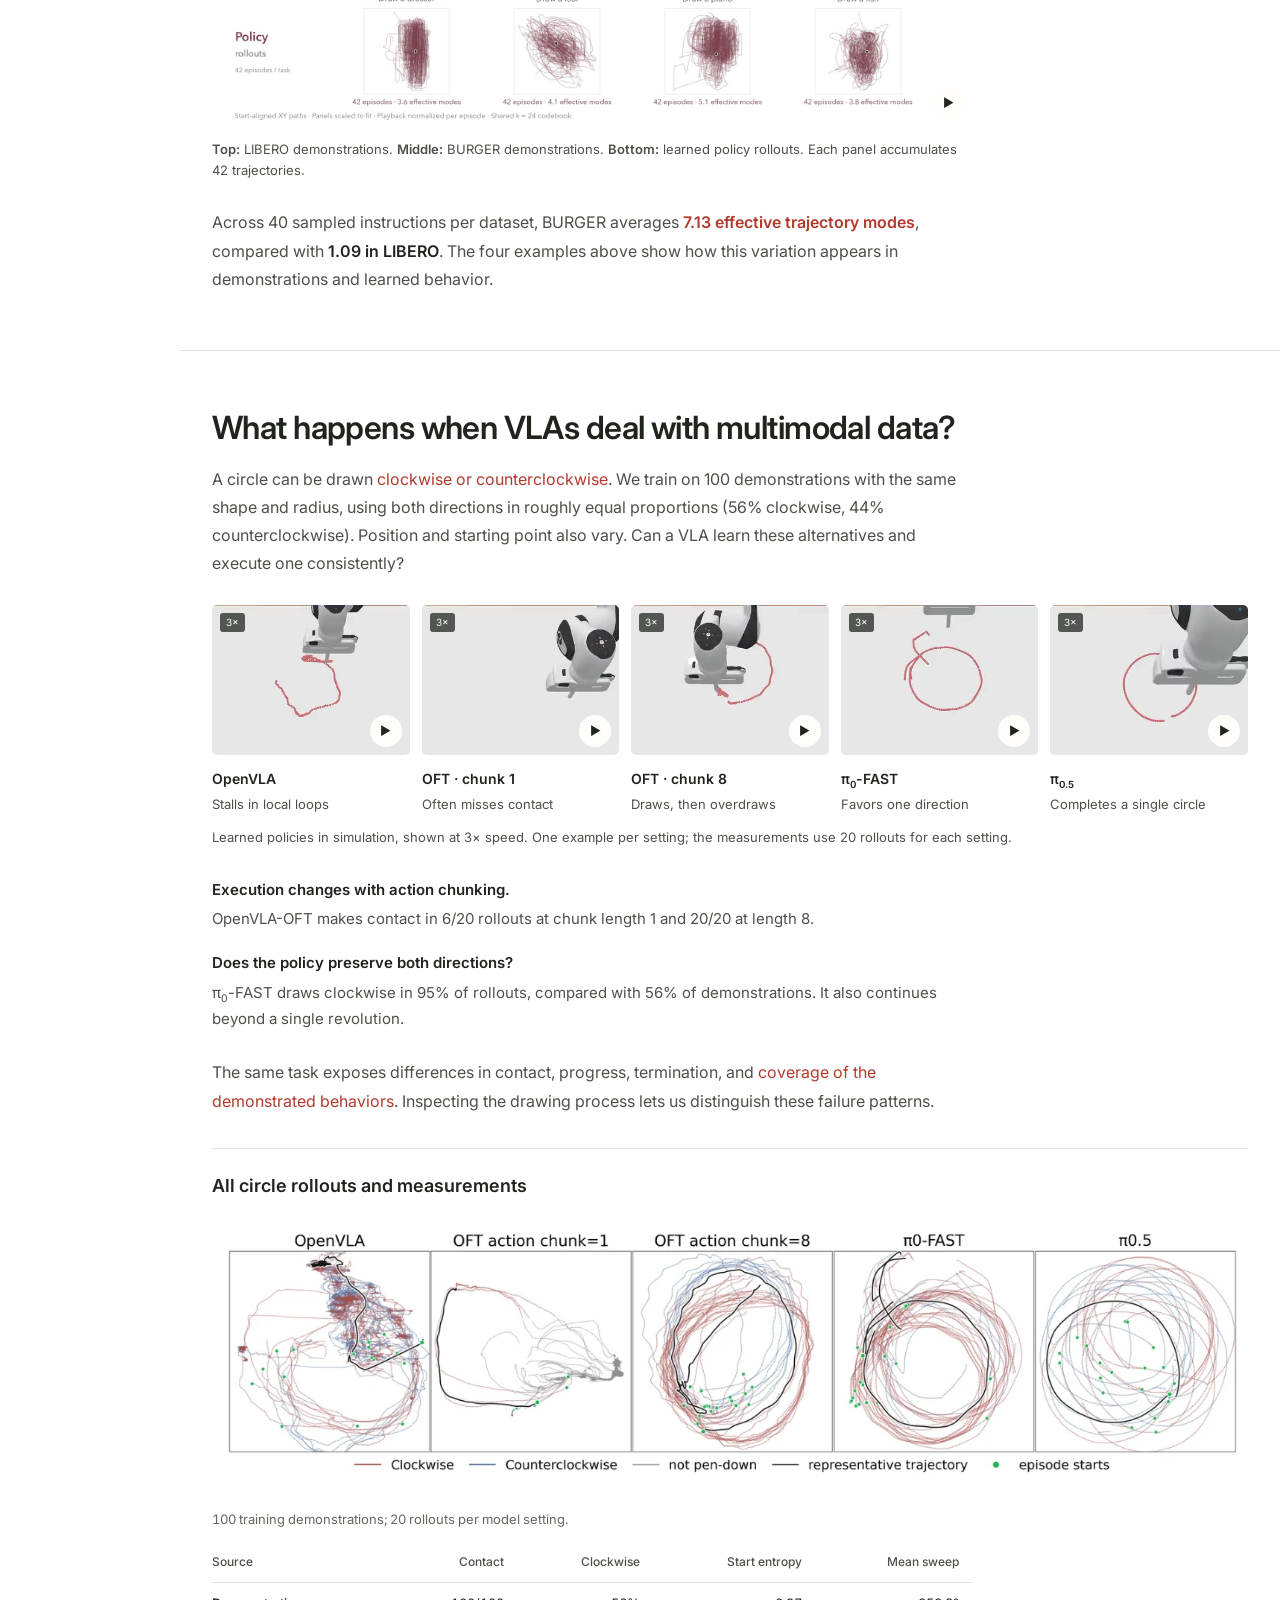
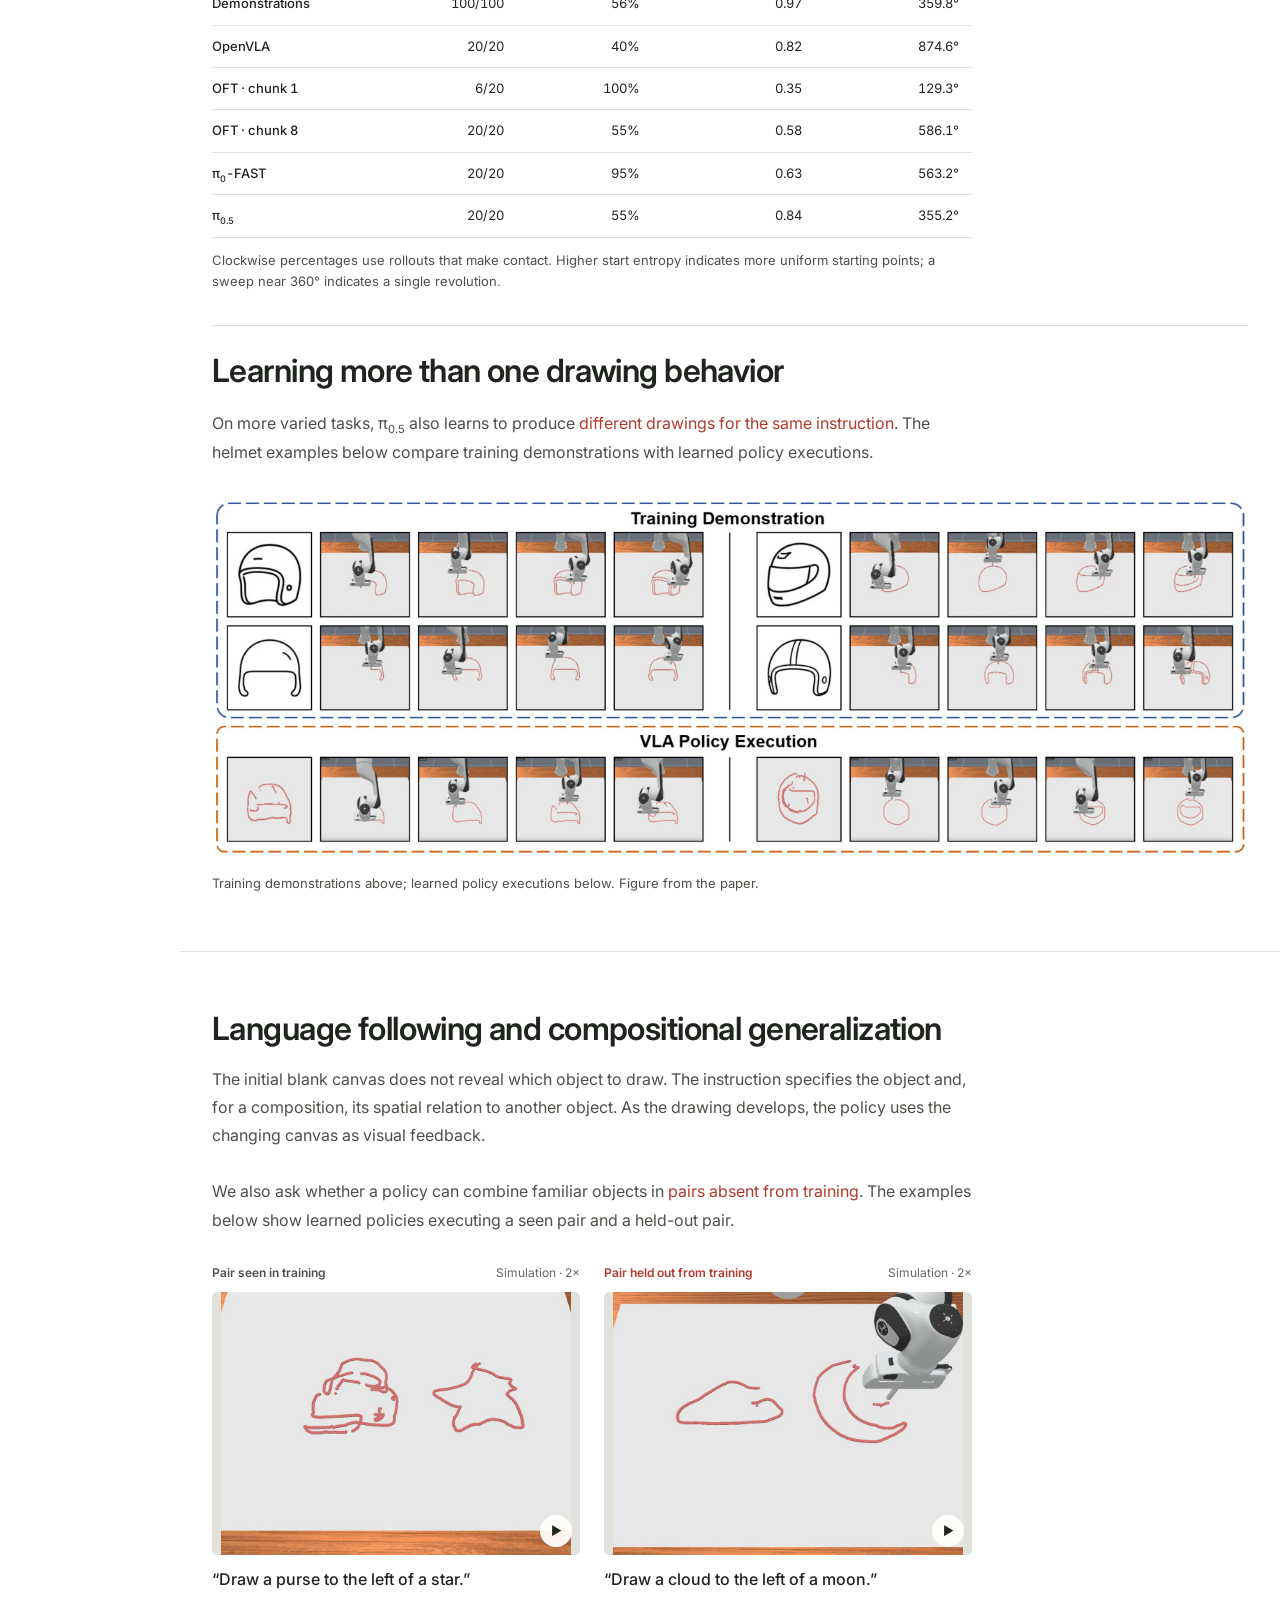
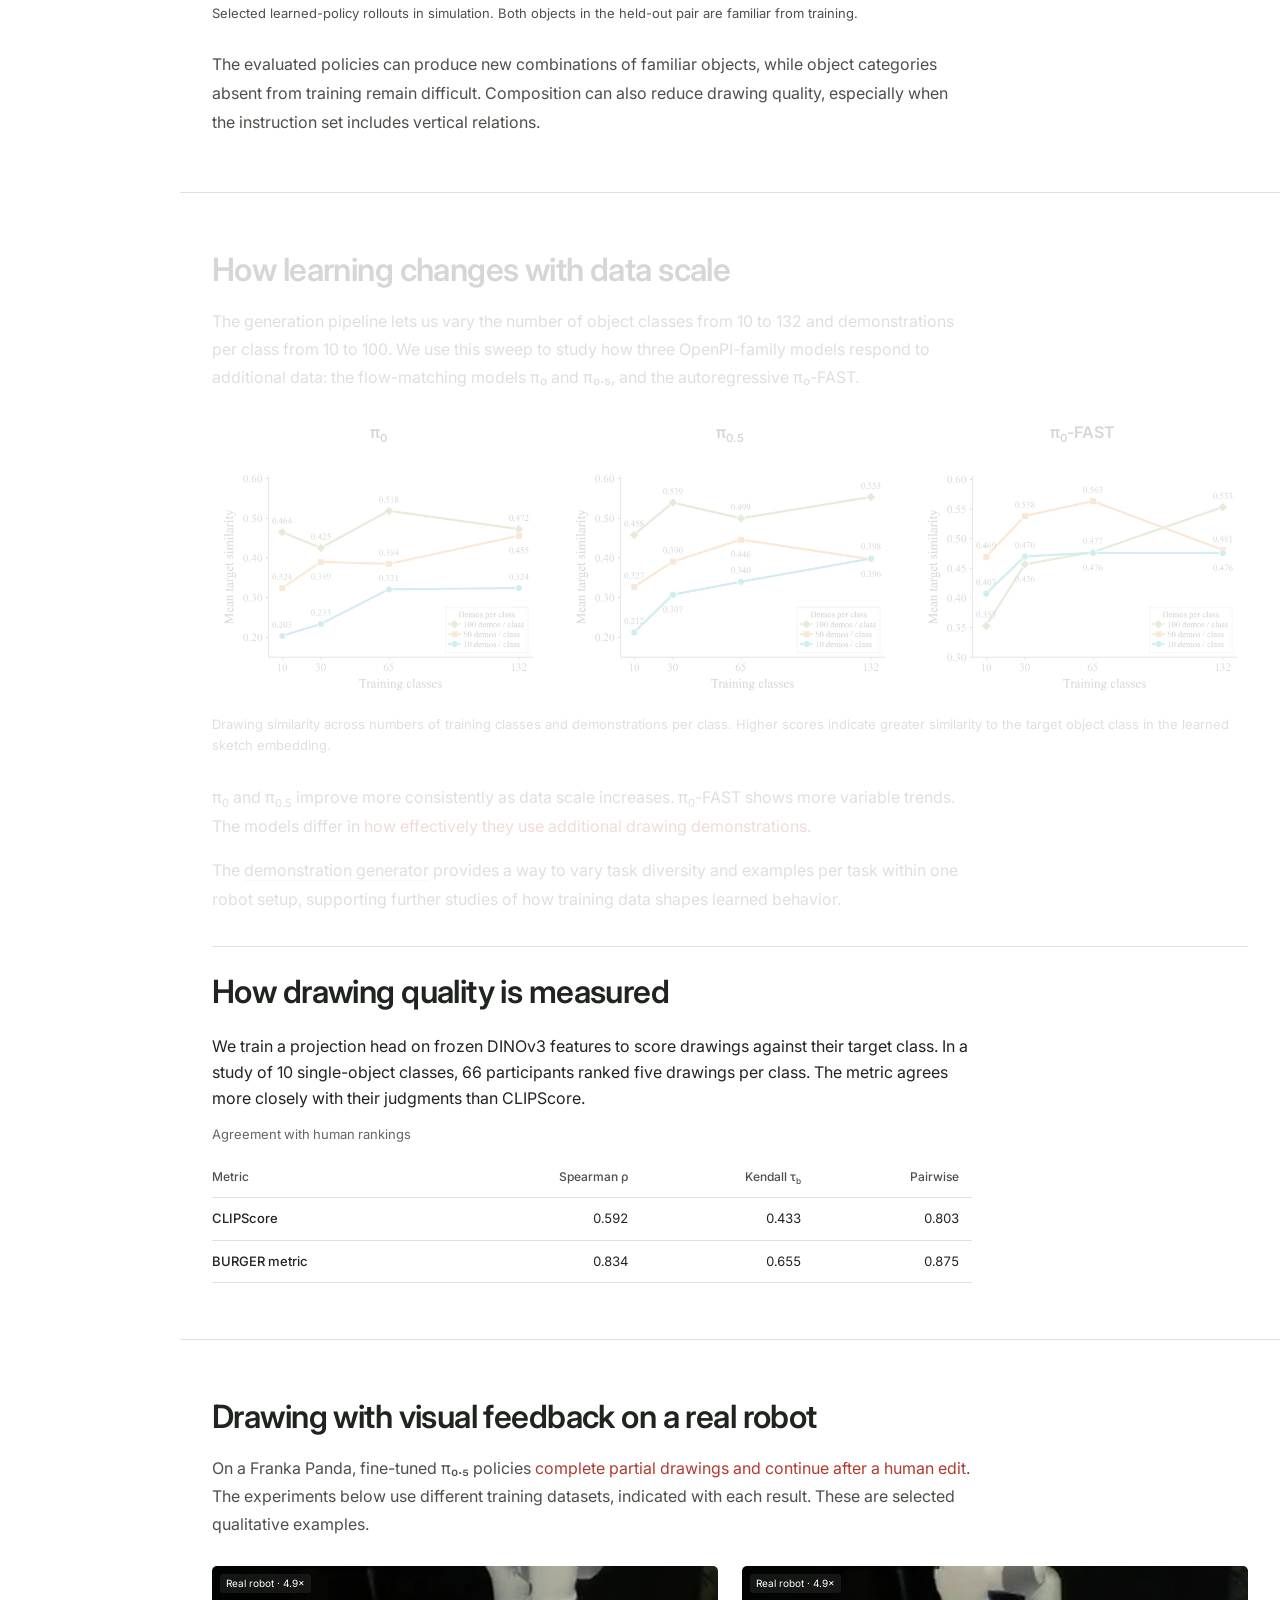
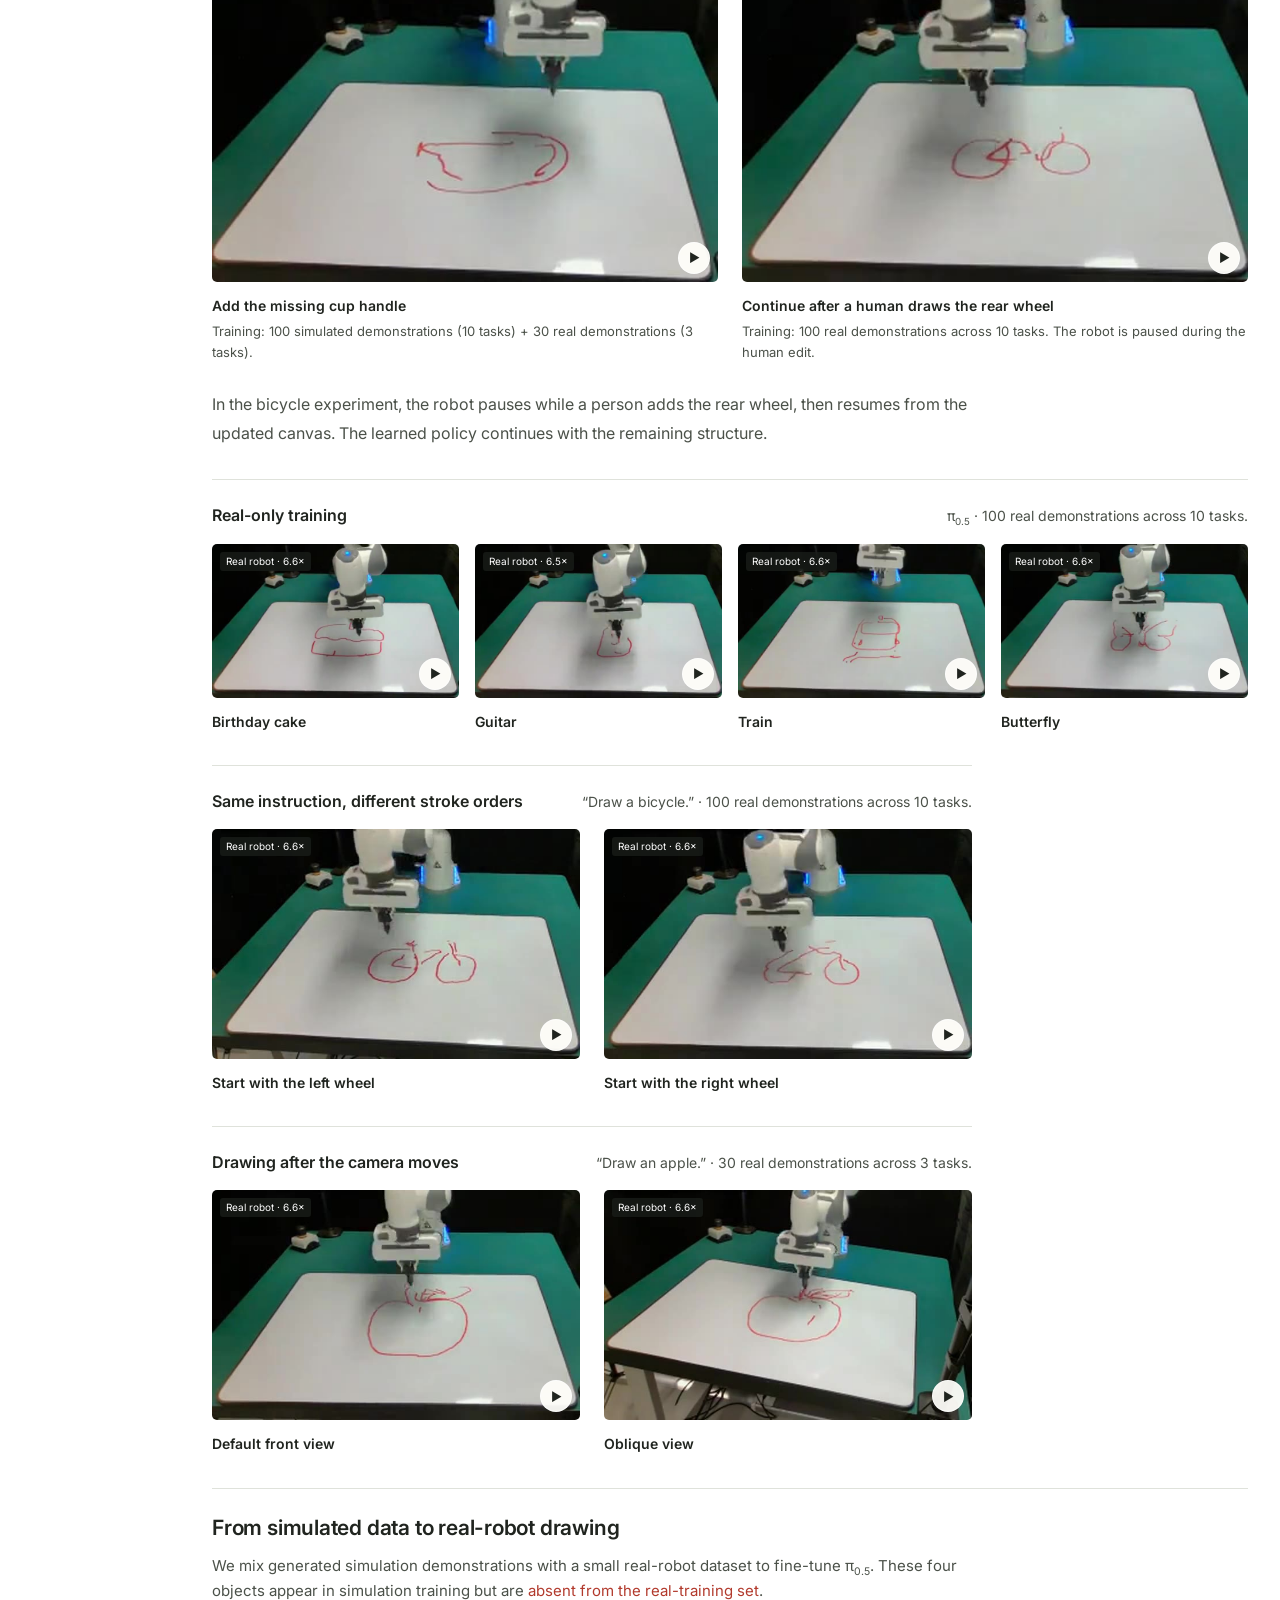
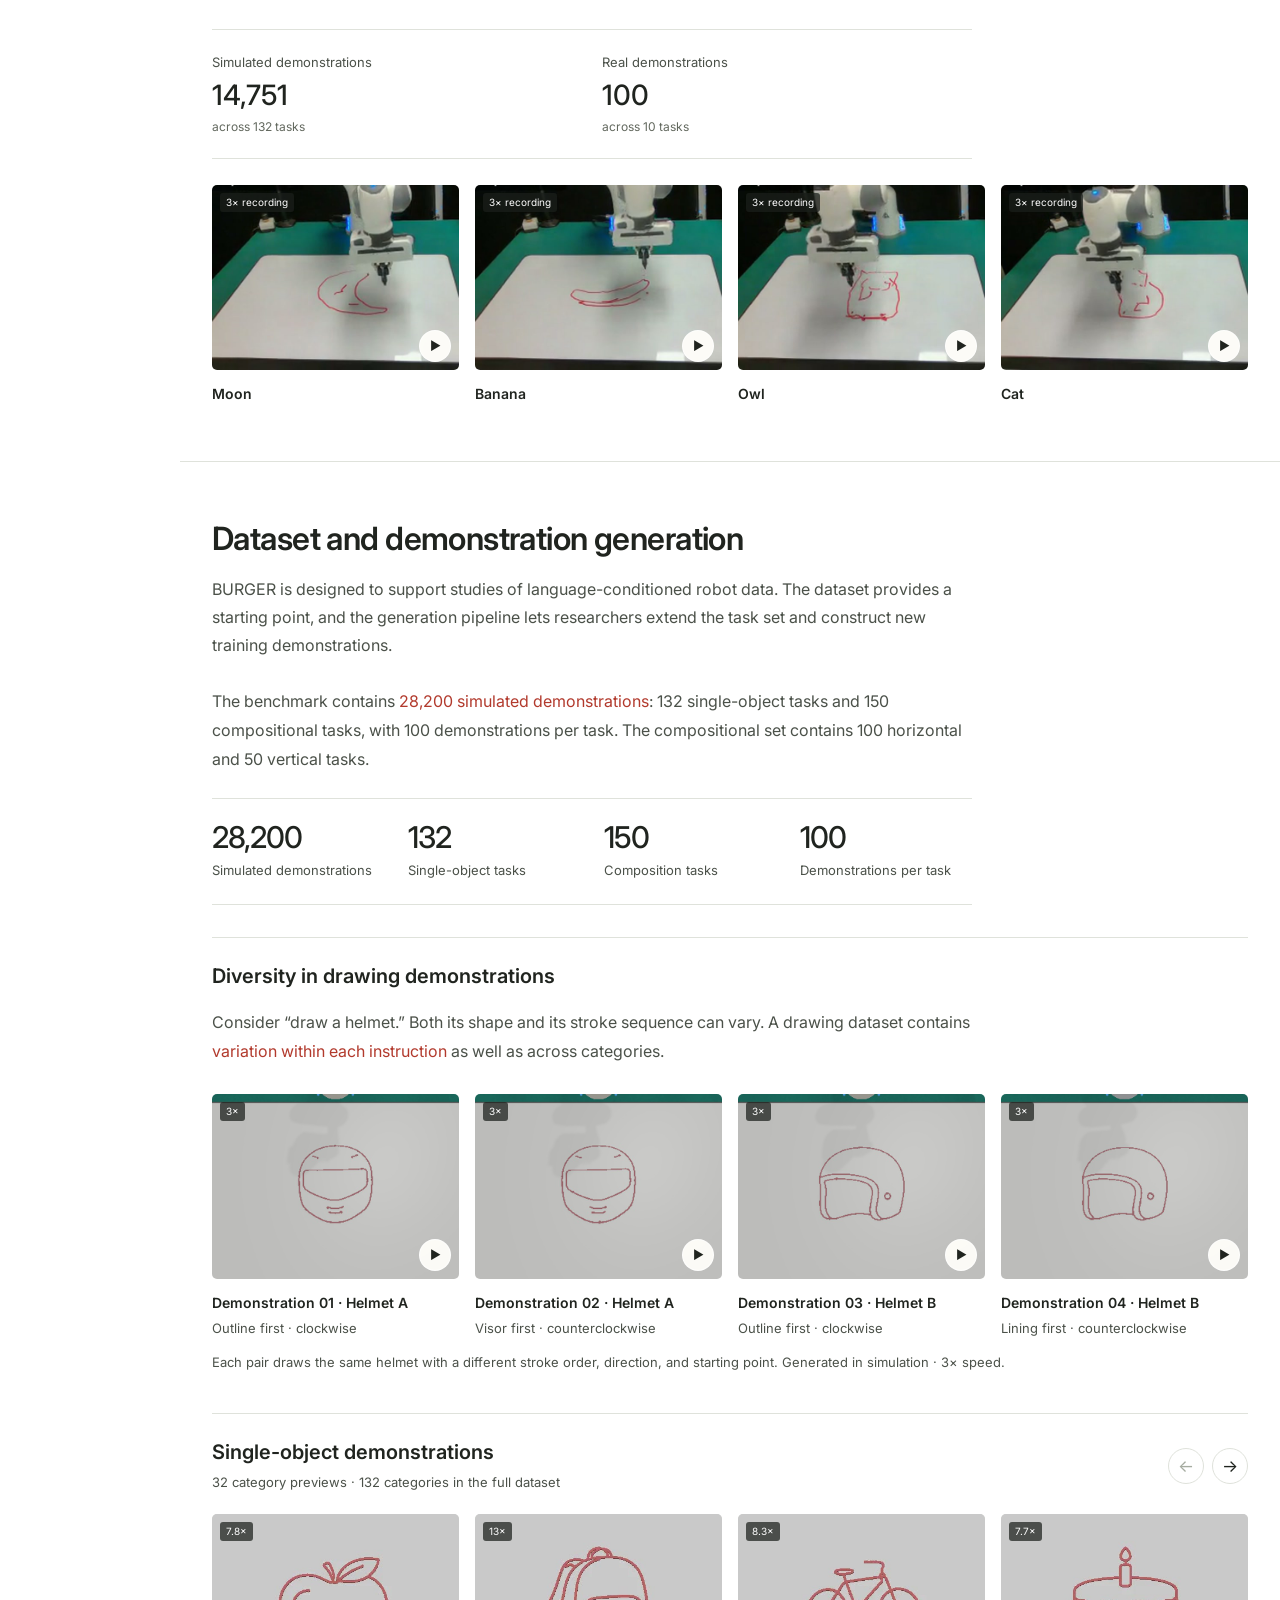
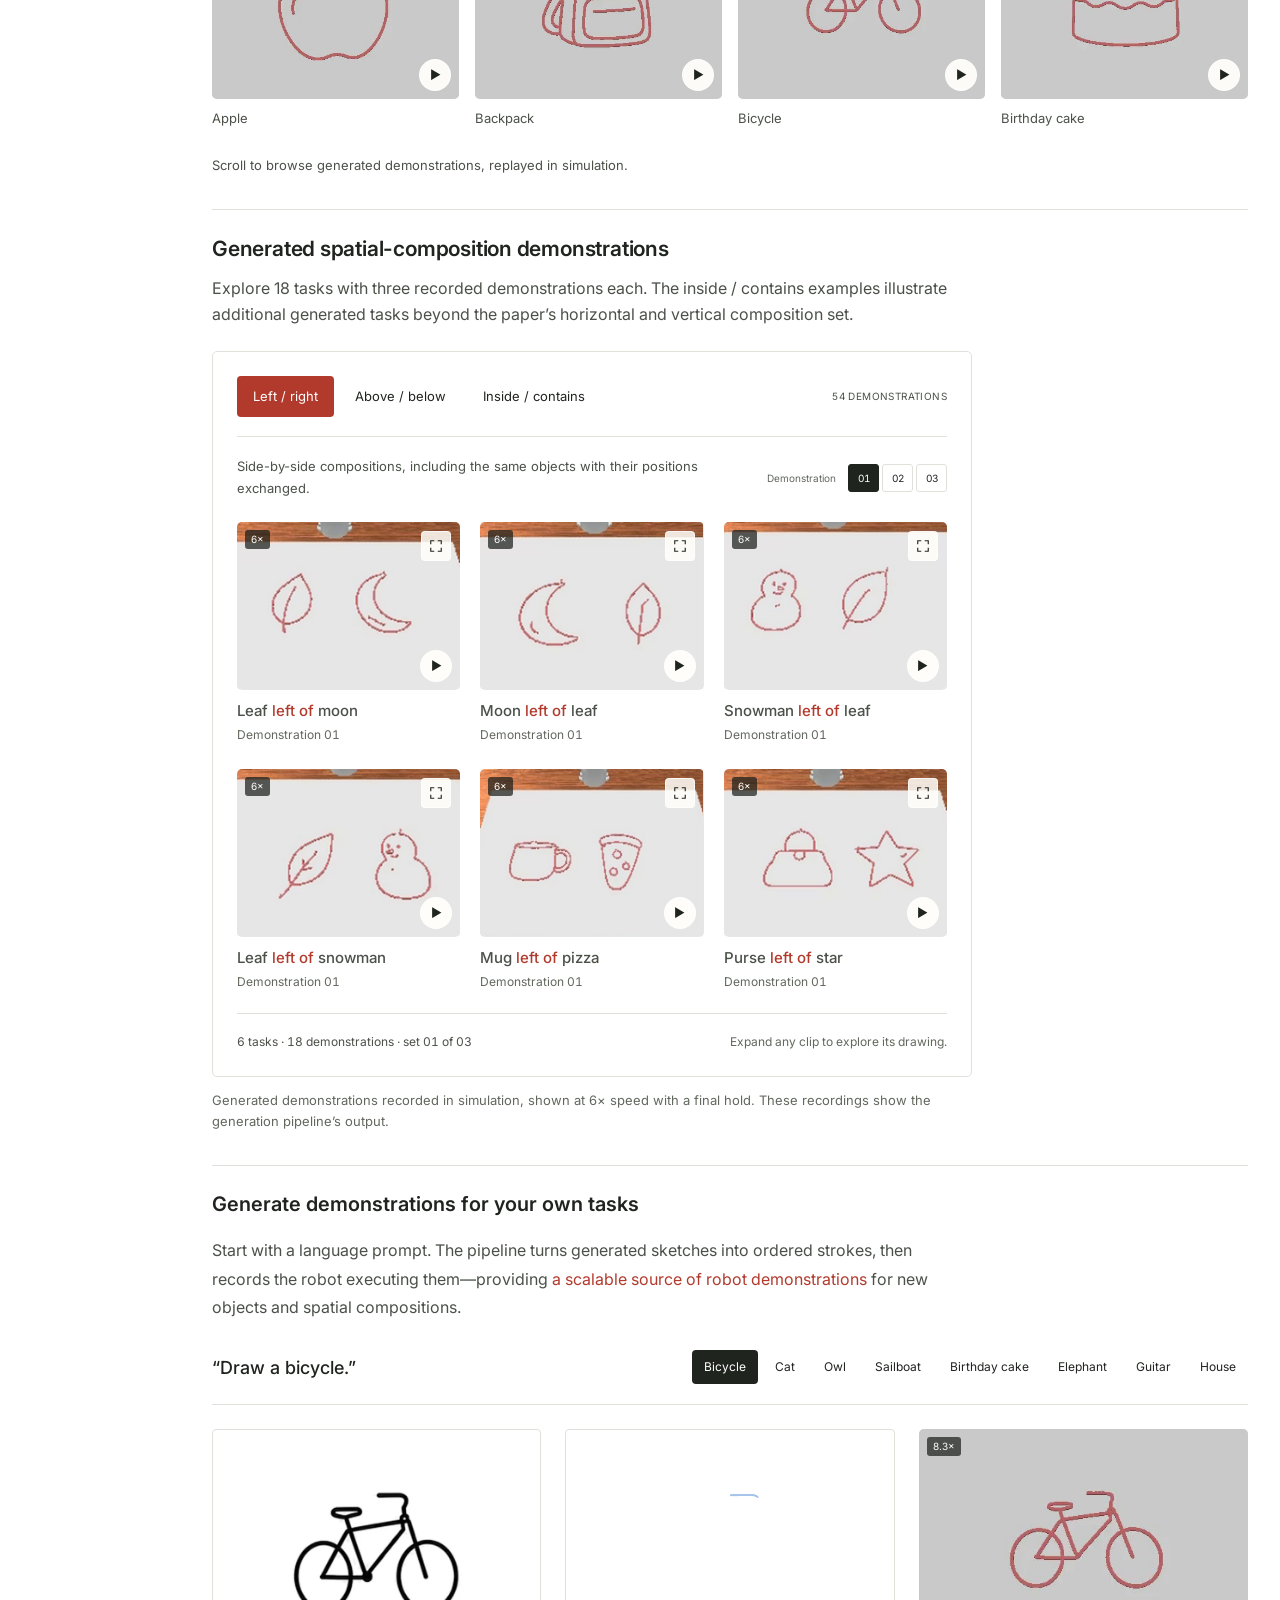
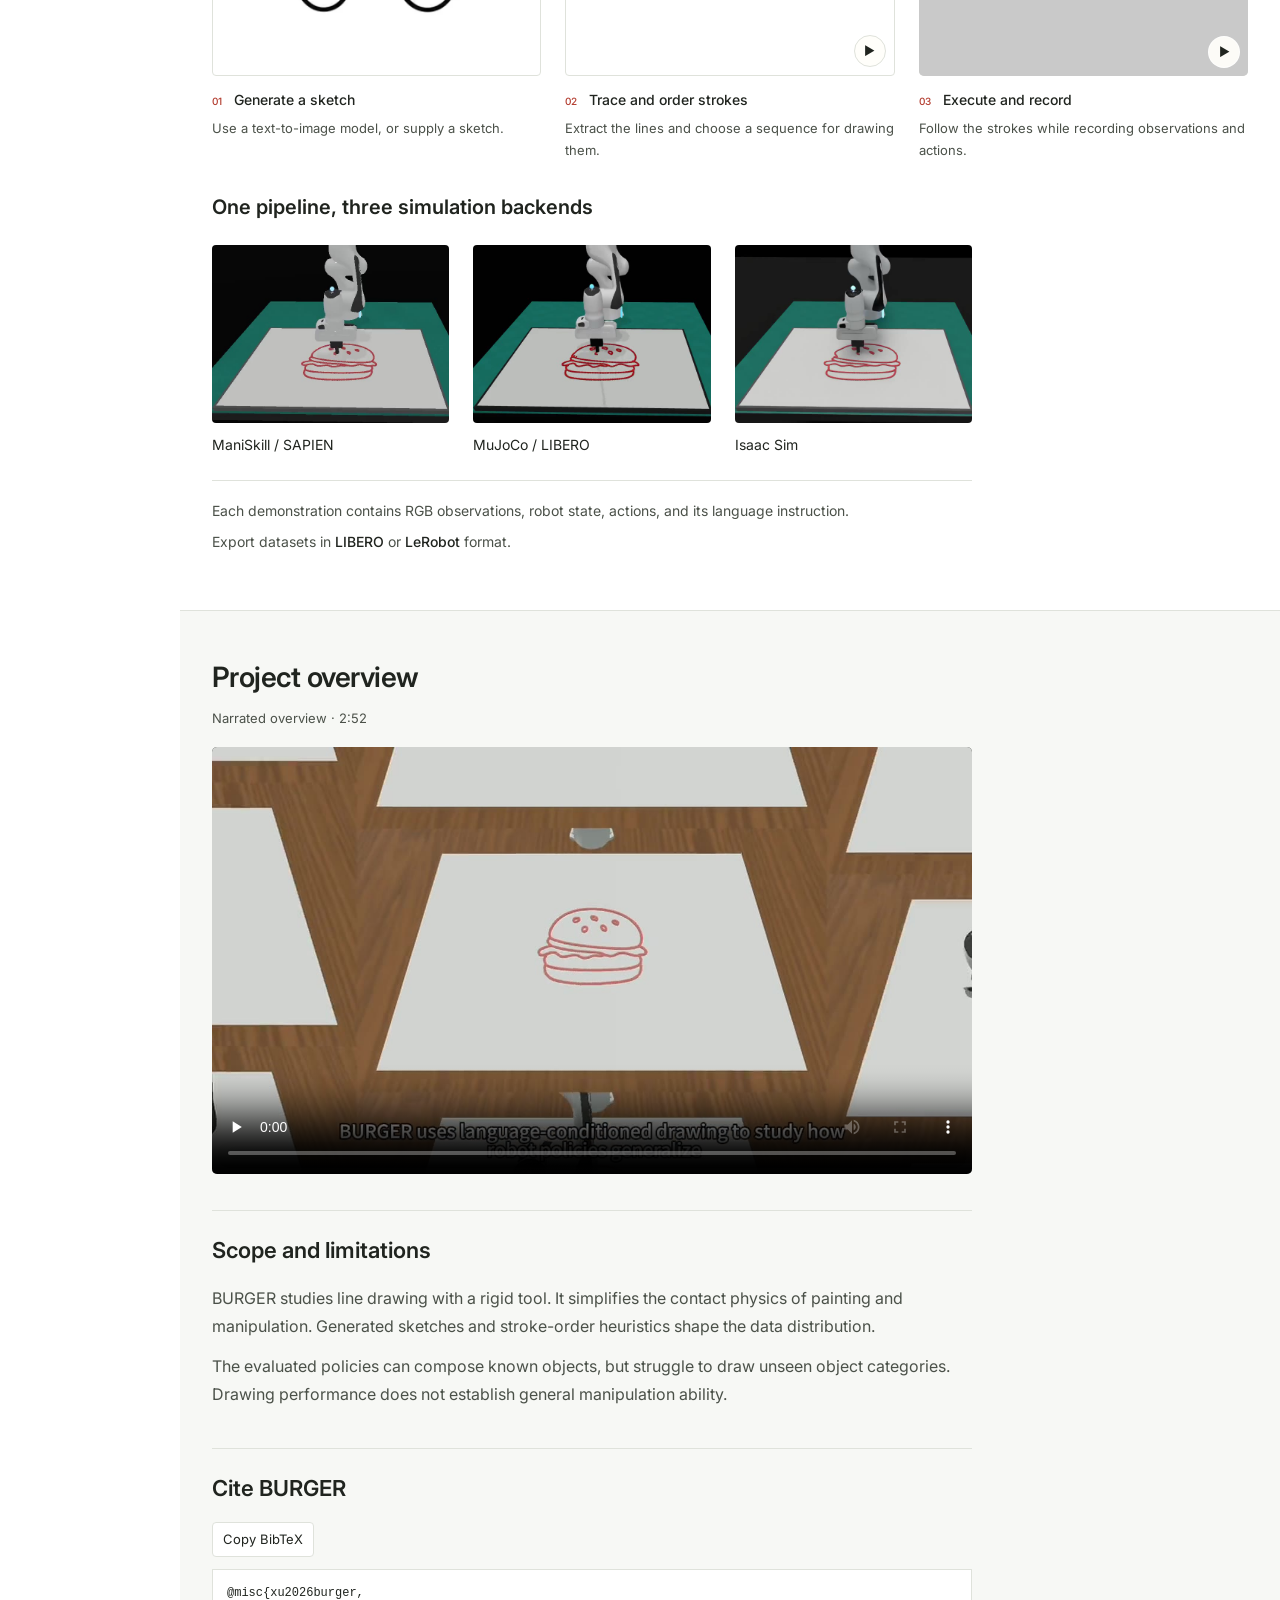
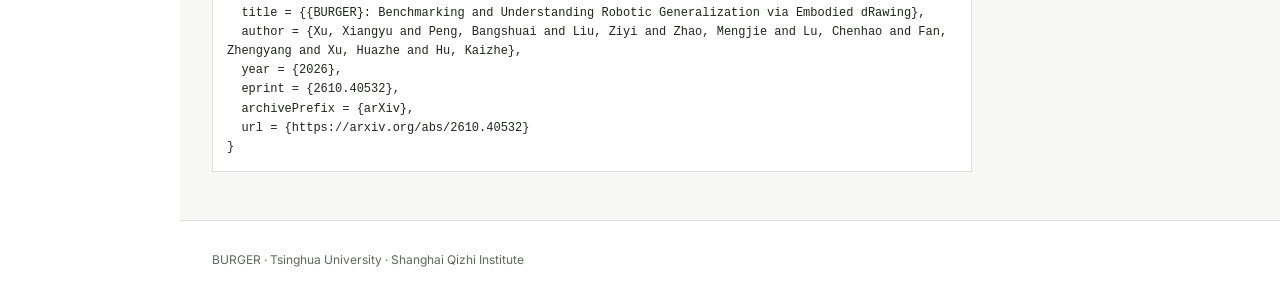
==== commit d8a3ca2d: "Replace seen composition demo with purse and star rollout" ====
--- a/index.html
+++ b/index.html
@@ -172,12 +172,12 @@
         <p class="section-lead">We also ask whether a policy can combine familiar objects in <span class="keyphrase">pairs absent from training</span>. The examples below show learned policies executing a seen pair and a held-out pair.</p>
         <div class="composition-grid reading-width">
           <figure class="demo composition-demo">
-            <div class="demo-heading"><span class="status-label">Pair seen in training</span><span>π<sub>0</sub> · simulation</span></div>
-            <div class="video-frame">
-              <video muted loop playsinline preload="none" data-autoplay data-src="assets/videos/comp_leaf_moon.mp4" poster="assets/posters/comp_leaf_moon.jpg" aria-label="Pi zero draws a leaf to the left of a moon, a training pair"></video>
+            <div class="demo-heading"><span class="status-label">Pair seen in training</span><span>Simulation · 2×</span></div>
+            <div class="video-frame">
+              <video muted loop playsinline preload="none" data-autoplay data-src="assets/videos/comp_purse_star.mp4" poster="assets/posters/comp_purse_star.jpg" width="960" height="720" style="object-fit: contain" aria-label="Learned policy draws a purse to the left of a star, a pair seen in training, at 2× recording speed"></video>
               <button class="video-toggle" type="button" aria-label="Play seen composition" data-name="seen composition"><span aria-hidden="true">▶</span></button>
             </div>
-            <figcaption><q>Draw a leaf left of a moon.</q></figcaption>
+            <figcaption><q>Draw a purse to the left of a star.</q></figcaption>
           </figure>
           <figure class="demo composition-demo">
             <div class="demo-heading"><span class="status-label accent">Pair held out from training</span><span>Simulation · 2×</span></div>
